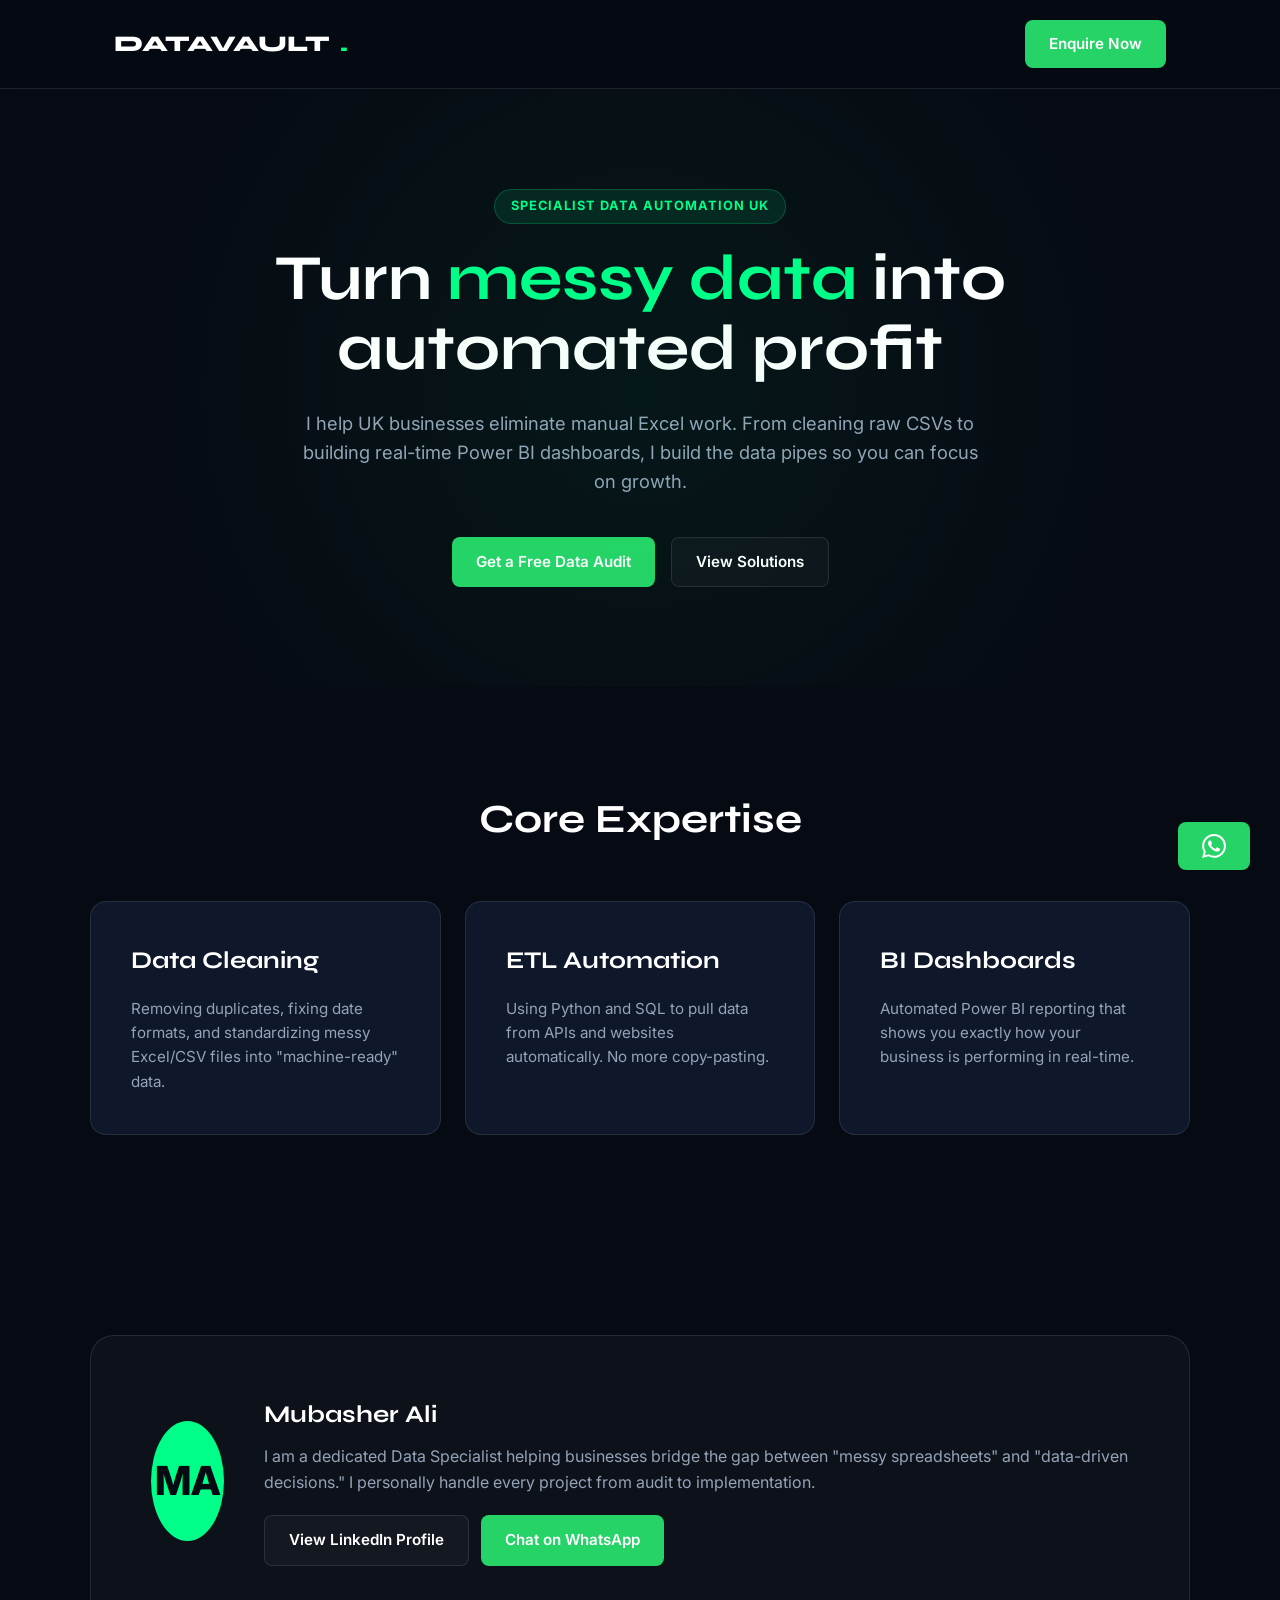
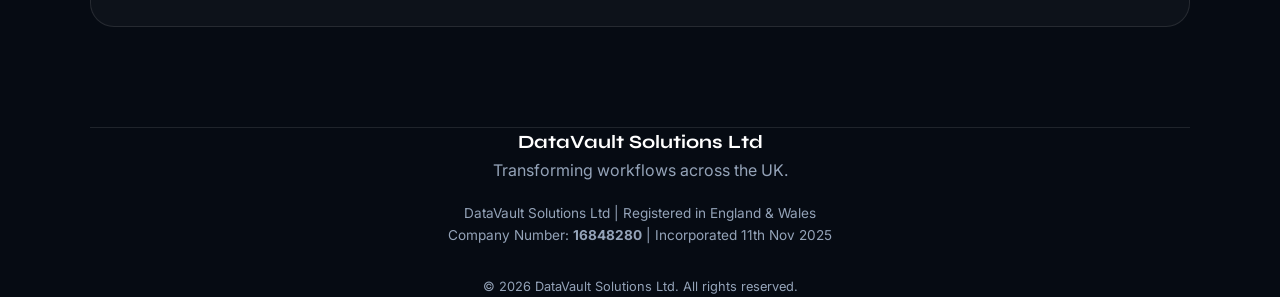
==== index.html @ 7a14fbd1 "Update print statement from 'Hello' to 'Goodbye'" ====
<!DOCTYPE html>
<html lang="en-GB">
<head>
  <meta charset="UTF-8" />
  <meta name="viewport" content="width=device-width, initial-scale=1.0" />
  <title>DataVault Solutions | UK Data Automation & Power BI Specialist</title>
  <meta name="description" content="DataVault Solutions Ltd helps UK businesses automate messy Excel, CSV and API workflows. Expert Python, ETL, and Power BI solutions by Mubasher Ali." />
  
  <link rel="icon" href="data:image/svg+xml,<svg xmlns='http://www.w3.org/2000/svg' viewBox='0 0 100 100'><rect width='100' height='100' rx='20' fill='%2300ff88'/><path d='M30 30h40v10H30zM30 45h30v10H30zM30 60h20v10H30z' fill='%230a192f'/></svg>" />

  <link rel="preconnect" href="https://fonts.googleapis.com">
  <link href="https://fonts.googleapis.com/css2?family=Syne:wght@700;800&family=Inter:wght@300;400;500;600&display=swap" rel="stylesheet">

  <style>
    :root {
      --bg: #060b13;
      --card-bg: #0f172a;
      --accent: #00ff88; /* Electric Emerald */
      --accent-dim: rgba(0, 255, 136, 0.1);
      --text-bright: #ffffff;
      --text-dim: #94a3b8;
      --wa-green: #25D366;
      --glass: rgba(255, 255, 255, 0.03);
      --border: rgba(255, 255, 255, 0.1);
    }

    * { margin: 0; padding: 0; box-sizing: border-box; }
    html { scroll-behavior: smooth; }
    body {
      font-family: 'Inter', sans-serif;
      background-color: var(--bg);
      color: var(--text-dim);
      line-height: 1.6;
      overflow-x: hidden;
    }

    h1, h2, h3 { font-family: 'Syne', sans-serif; color: var(--text-bright); }

    .container { max-width: 1100px; margin: 0 auto; padding: 0 24px; }

    /* ── HEADER ── */
    header {
      padding: 20px 0;
      position: sticky;
      top: 0;
      z-index: 1000;
      background: rgba(6, 11, 19, 0.8);
      backdrop-filter: blur(12px);
      border-bottom: 1px solid var(--border);
    }
    .nav-flex { display: flex; justify-content: space-between; align-items: center; }
    .logo {
      font-family: 'Syne', sans-serif;
      font-weight: 800;
      font-size: 1.4rem;
      color: var(--text-bright);
      display: flex;
      align-items: center;
      gap: 10px;
      text-decoration: none;
    }
    .logo span { color: var(--accent); }

    /* ── BUTTONS ── */
    .btn {
      display: inline-flex;
      align-items: center;
      gap: 10px;
      padding: 12px 24px;
      border-radius: 8px;
      font-weight: 600;
      text-decoration: none;
      transition: 0.3s;
      cursor: pointer;
      font-size: 0.95rem;
    }
    .btn-wa {
      background: var(--wa-green);
      color: #fff;
    }
    .btn-wa:hover { transform: translateY(-2px); filter: brightness(1.1); box-shadow: 0 8px 20px rgba(37, 211, 102, 0.3); }
    
    .btn-outline {
      border: 1px solid var(--border);
      color: var(--text-bright);
      background: var(--glass);
    }
    .btn-outline:hover { background: var(--accent); color: var(--bg); border-color: var(--accent); }

    /* ── HERO ── */
    .hero { padding: 100px 0; text-align: center; position: relative; }
    .hero::before {
      content: '';
      position: absolute;
      top: 0; left: 50%;
      width: 100vw; height: 100%;
      background: radial-gradient(circle at 50% 50%, rgba(0, 255, 136, 0.05) 0%, transparent 70%);
      transform: translateX(-50%);
      pointer-events: none;
    }
    .badge {
      background: var(--accent-dim);
      color: var(--accent);
      padding: 6px 16px;
      border-radius: 50px;
      font-size: 0.8rem;
      font-weight: 700;
      letter-spacing: 1px;
      text-transform: uppercase;
      margin-bottom: 20px;
      display: inline-block;
      border: 1px solid rgba(0, 255, 136, 0.2);
    }
    .hero h1 { font-size: clamp(2.5rem, 6vw, 4rem); line-height: 1.1; margin-bottom: 24px; }
    .hero h1 span { color: var(--accent); }
    .hero p { max-width: 700px; margin: 0 auto 40px; font-size: 1.15rem; }

    /* ── SERVICES ── */
    .section-padding { padding: 100px 0; }
    .grid { display: grid; grid-template-columns: repeat(auto-fit, minmax(300px, 1fr)); gap: 24px; margin-top: 50px; }
    .card {
      background: var(--card-bg);
      padding: 40px;
      border-radius: 16px;
      border: 1px solid var(--border);
      transition: 0.3s;
    }
    .card:hover { border-color: var(--accent); transform: translateY(-5px); }
    .card h3 { margin-bottom: 16px; font-size: 1.5rem; }
    .card p { font-size: 0.95rem; }

    /* ── TRUST/ABOUT ── */
    .about-box {
      background: var(--glass);
      border-radius: 24px;
      padding: 60px;
      display: flex;
      gap: 40px;
      align-items: center;
      border: 1px solid var(--border);
    }
    .profile-img {
      width: 120px; height: 120px;
      background: var(--accent);
      border-radius: 50%;
      display: flex; align-items: center; justify-content: center;
      font-size: 2.5rem; color: var(--bg); font-weight: 800;
    }

    /* ── FOOTER ── */
    footer { padding: 60px 0; border-top: 1px solid var(--border); text-align: center; }
    .company-info { font-size: 0.85rem; margin-top: 20px; color: var(--text-dim); }

    /* ── FLOATING WA ── */
    .float-wa {
      position: fixed; bottom: 30px; right: 30px;
      z-index: 9999; animation: pulse 2s infinite;
    }
    @keyframes pulse {
      0% { box-shadow: 0 0 0 0 rgba(37, 211, 102, 0.7); }
      70% { box-shadow: 0 0 0 15px rgba(37, 211, 102, 0); }
      100% { box-shadow: 0 0 0 0 rgba(37, 211, 102, 0); }
    }

    @media (max-width: 768px) {
      .about-box { flex-direction: column; text-align: center; padding: 30px; }
      .hero h1 { font-size: 2.5rem; }
    }
  </style>
</head>
<body>

  <header>
    <div class="container nav-flex">
      <a href="#" class="logo">DATAVAULT<span>.</span></a>
      <a href="https://wa.me/447404487866?text=Hi%20Mubasher%2C%20I%20need%20help%20cleaning%20messy%20data." class="btn btn-wa">Enquire Now</a>
    </div>
  </header>

  <section class="hero container">
    <div class="badge">Specialist Data Automation UK</div>
    <h1>Turn <span>messy data</span> into automated profit</h1>
    <p>I help UK businesses eliminate manual Excel work. From cleaning raw CSVs to building real-time Power BI dashboards, I build the data pipes so you can focus on growth.</p>
    <div style="display: flex; gap: 16px; justify-content: center; flex-wrap: wrap;">
      <a href="https://wa.me/447404487866?text=Hi%20Mubasher%2C%20I'd%20like%20a%20free%20data%20audit." class="btn btn-wa">Get a Free Data Audit</a>
      <a href="#services" class="btn btn-outline">View Solutions</a>
    </div>
  </section>

  <section id="services" class="section-padding container">
    <h2 style="text-align: center; font-size: 2.5rem;">Core Expertise</h2>
    <div class="grid">
      <div class="card">
        <h3>Data Cleaning</h3>
        <p>Removing duplicates, fixing date formats, and standardizing messy Excel/CSV files into "machine-ready" data.</p>
      </div>
      <div class="card">
        <h3>ETL Automation</h3>
        <p>Using Python and SQL to pull data from APIs and websites automatically. No more copy-pasting.</p>
      </div>
      <div class="card">
        <h3>BI Dashboards</h3>
        <p>Automated Power BI reporting that shows you exactly how your business is performing in real-time.</p>
      </div>
    </div>
  </section>

  <section class="section-padding container">
    <div class="about-box">
      <div class="profile-img">MA</div>
      <div>
        <h2 style="margin-bottom: 10px;">Mubasher Ali</h2>
        <p style="margin-bottom: 20px;">I am a dedicated Data Specialist helping businesses bridge the gap between "messy spreadsheets" and "data-driven decisions." I personally handle every project from audit to implementation.</p>
        <div style="display: flex; gap: 12px;">
            <a href="https://www.linkedin.com/in/mubasher-a-b91a14125/" target="_blank" class="btn btn-outline">View LinkedIn Profile</a>
            <a href="https://wa.me/447404487866" class="btn btn-wa">Chat on WhatsApp</a>
        </div>
      </div>
    </div>
  </section>

  <footer class="container">
    <h3>DataVault Solutions Ltd</h3>
    <p>Transforming workflows across the UK.</p>
    <div class="company-info">
      DataVault Solutions Ltd | Registered in England & Wales<br>
      Company Number: <strong>16848280</strong> | Incorporated 11th Nov 2025
    </div>
    <p style="margin-top: 30px; font-size: 0.8rem;">&copy; 2026 DataVault Solutions Ltd. All rights reserved.</p>
  </footer>

  <a href="https://wa.me/447404487866" class="btn btn-wa float-wa">
    <svg width="24" height="24" viewBox="0 0 24 24" fill="currentColor"><path d="M17.472 14.382c-.297-.149-1.758-.867-2.03-.967-.273-.099-.471-.148-.67.15-.197.297-.767.966-.94 1.164-.173.199-.347.223-.644.075-.297-.15-1.255-.463-2.39-1.475-.883-.788-1.48-1.761-1.653-2.059-.173-.297-.018-.458.13-.606.134-.133.298-.347.446-.52.149-.174.198-.298.298-.497.099-.198.05-.371-.025-.52-.075-.149-.669-1.612-.916-2.207-.242-.579-.487-.5-.669-.51-.173-.008-.371-.01-.57-.01-.198 0-.52.074-.792.372-.272.297-1.04 1.016-1.04 2.479 0 1.462 1.065 2.875 1.213 3.074.149.198 2.096 3.2 5.077 4.487.709.306 1.262.489 1.694.625.712.227 1.36.195 1.871.118.571-.085 1.758-.719 2.006-1.413.248-.694.248-1.289.173-1.413-.074-.124-.272-.198-.57-.347m-5.421 7.403h-.004a9.87 9.87 0 01-5.031-1.378l-.361-.214-3.741.982.998-3.648-.235-.374a9.86 9.86 0 01-1.51-5.26c.001-5.45 4.436-9.884 9.888-9.884 2.64 0 5.122 1.03 6.988 2.898a9.825 9.825 0 012.893 6.994c-.003 5.45-4.437 9.884-9.885 9.884m8.413-18.297A11.815 11.815 0 0012.05 0C5.495 0 .16 5.335.157 11.892c0 2.096.547 4.142 1.588 5.945L.057 24l6.305-1.654a11.882 11.882 0 005.683 1.448h.005c6.554 0 11.89-5.335 11.893-11.893a11.821 11.821 0 00-3.48-8.413Z"/></svg>
  </a>

</body>
</html>
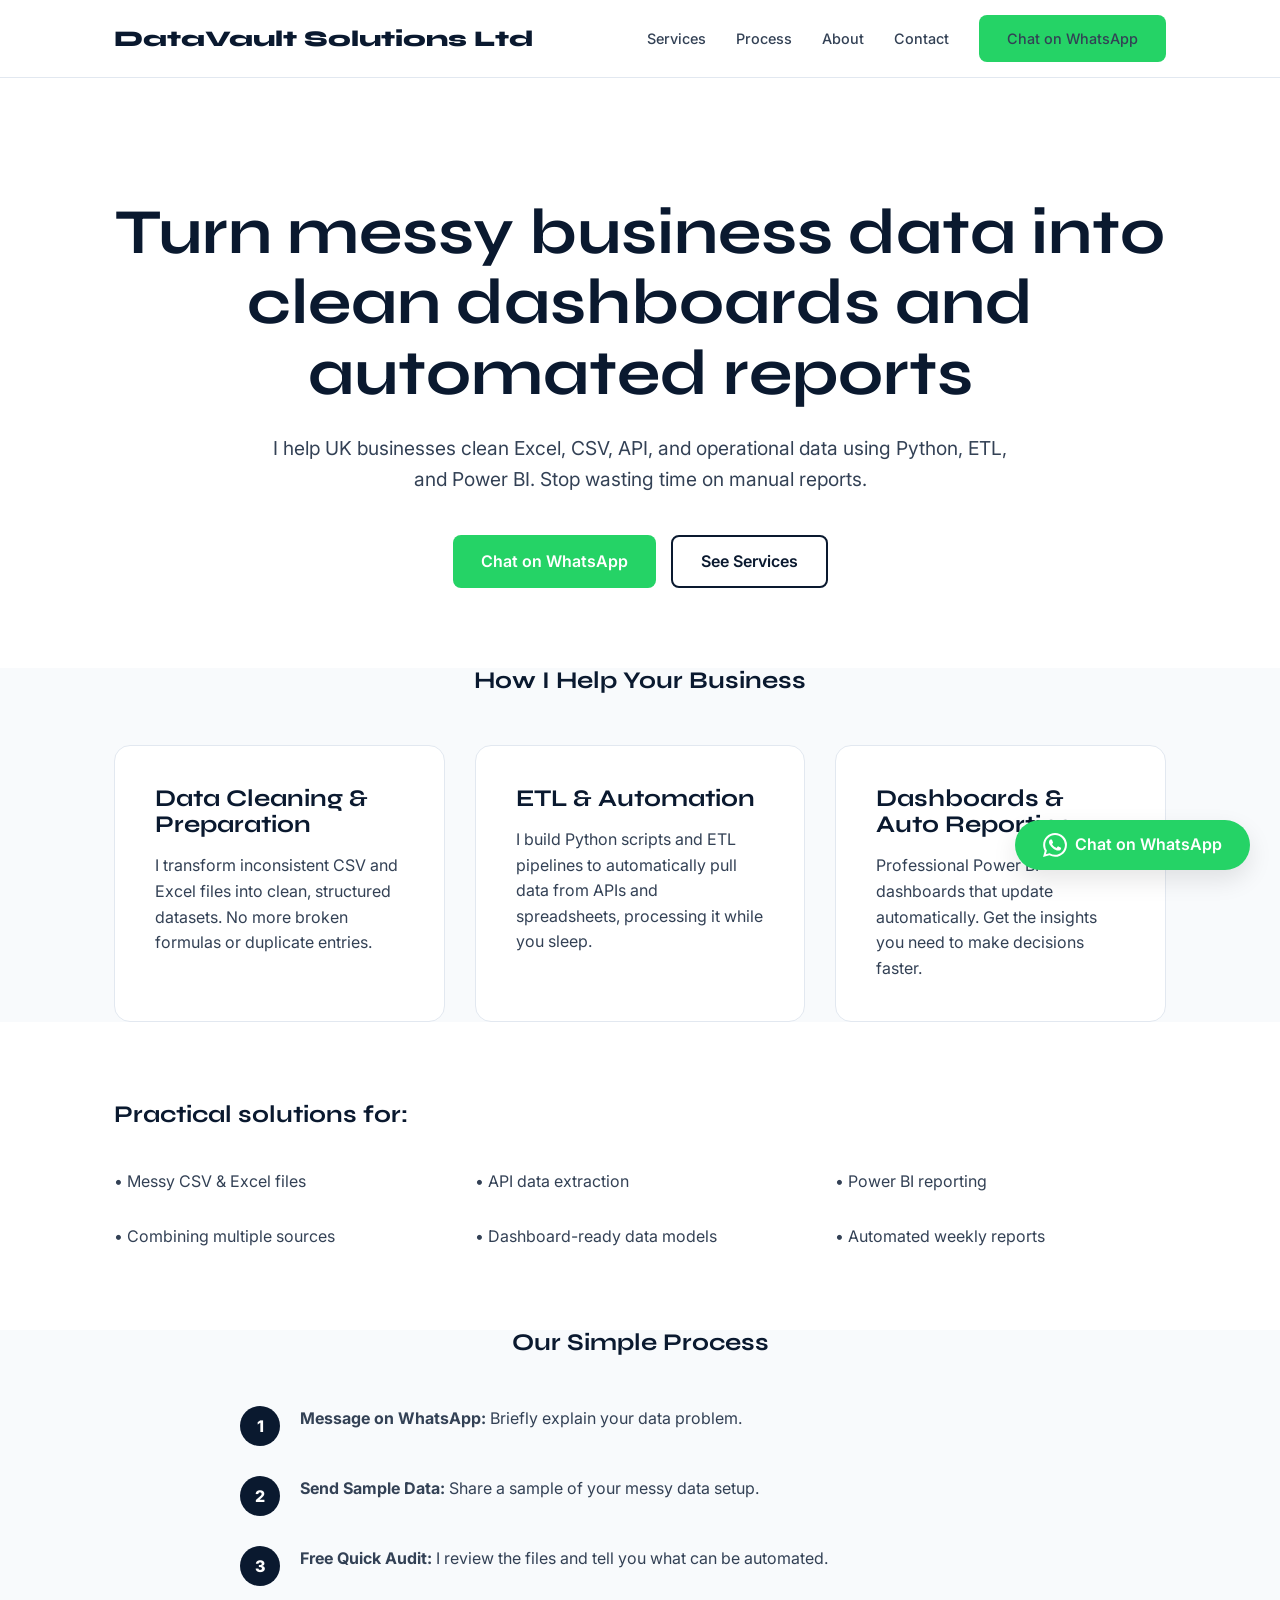
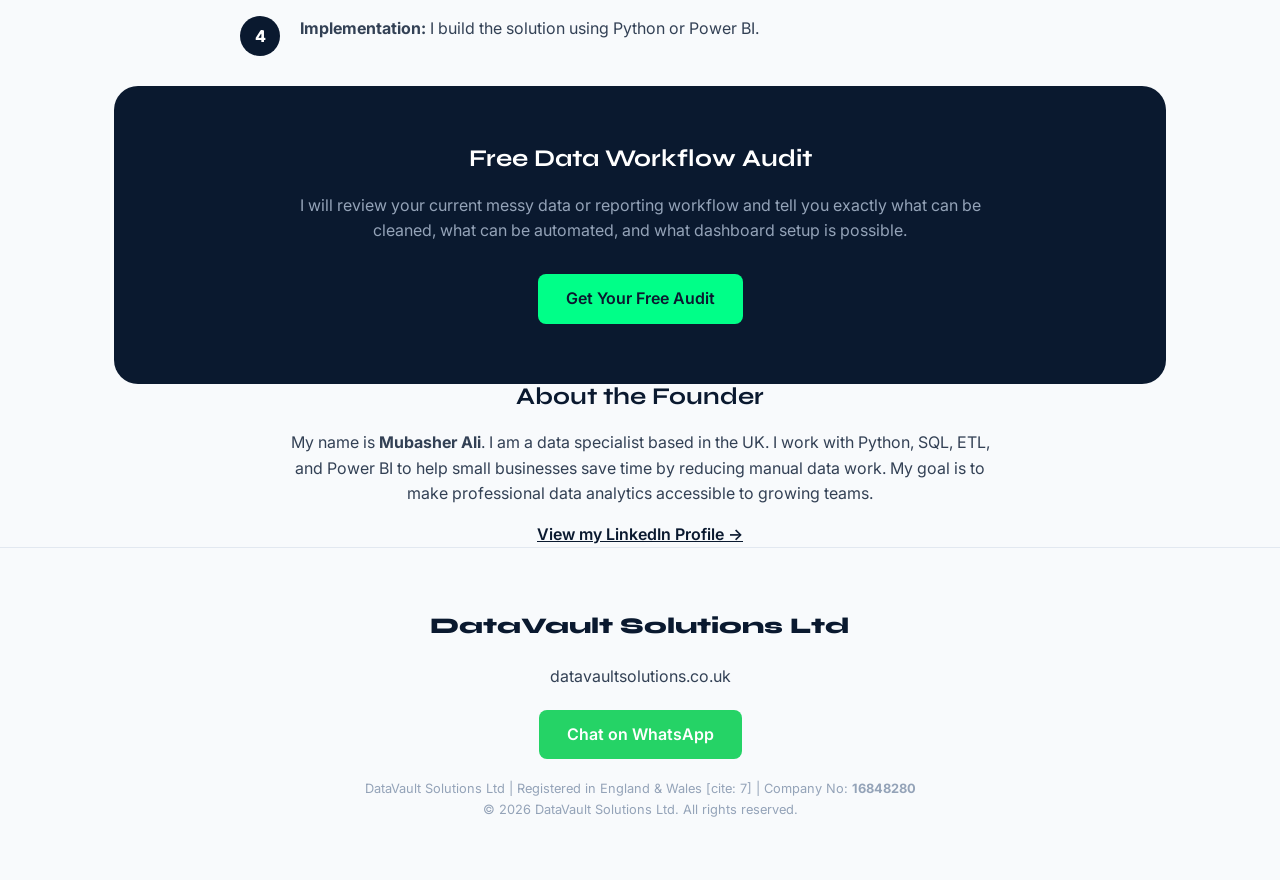
==== commit a081d734: "Refactor index.html for improved structure and content" ====
--- a/index.html
+++ b/index.html
@@ -1,237 +1,224 @@
 <!DOCTYPE html>
 <html lang="en-GB">
 <head>
-  <meta charset="UTF-8" />
-  <meta name="viewport" content="width=device-width, initial-scale=1.0" />
-  <title>DataVault Solutions | UK Data Automation & Power BI Specialist</title>
-  <meta name="description" content="DataVault Solutions Ltd helps UK businesses automate messy Excel, CSV and API workflows. Expert Python, ETL, and Power BI solutions by Mubasher Ali." />
-  
-  <link rel="icon" href="data:image/svg+xml,<svg xmlns='http://www.w3.org/2000/svg' viewBox='0 0 100 100'><rect width='100' height='100' rx='20' fill='%2300ff88'/><path d='M30 30h40v10H30zM30 45h30v10H30zM30 60h20v10H30z' fill='%230a192f'/></svg>" />
-
-  <link rel="preconnect" href="https://fonts.googleapis.com">
-  <link href="https://fonts.googleapis.com/css2?family=Syne:wght@700;800&family=Inter:wght@300;400;500;600&display=swap" rel="stylesheet">
-
-  <style>
-    :root {
-      --bg: #060b13;
-      --card-bg: #0f172a;
-      --accent: #00ff88; /* Electric Emerald */
-      --accent-dim: rgba(0, 255, 136, 0.1);
-      --text-bright: #ffffff;
-      --text-dim: #94a3b8;
-      --wa-green: #25D366;
-      --glass: rgba(255, 255, 255, 0.03);
-      --border: rgba(255, 255, 255, 0.1);
-    }
-
-    * { margin: 0; padding: 0; box-sizing: border-box; }
-    html { scroll-behavior: smooth; }
-    body {
-      font-family: 'Inter', sans-serif;
-      background-color: var(--bg);
-      color: var(--text-dim);
-      line-height: 1.6;
-      overflow-x: hidden;
-    }
-
-    h1, h2, h3 { font-family: 'Syne', sans-serif; color: var(--text-bright); }
-
-    .container { max-width: 1100px; margin: 0 auto; padding: 0 24px; }
-
-    /* ── HEADER ── */
-    header {
-      padding: 20px 0;
-      position: sticky;
-      top: 0;
-      z-index: 1000;
-      background: rgba(6, 11, 19, 0.8);
-      backdrop-filter: blur(12px);
-      border-bottom: 1px solid var(--border);
-    }
-    .nav-flex { display: flex; justify-content: space-between; align-items: center; }
-    .logo {
-      font-family: 'Syne', sans-serif;
-      font-weight: 800;
-      font-size: 1.4rem;
-      color: var(--text-bright);
-      display: flex;
-      align-items: center;
-      gap: 10px;
-      text-decoration: none;
-    }
-    .logo span { color: var(--accent); }
-
-    /* ── BUTTONS ── */
-    .btn {
-      display: inline-flex;
-      align-items: center;
-      gap: 10px;
-      padding: 12px 24px;
-      border-radius: 8px;
-      font-weight: 600;
-      text-decoration: none;
-      transition: 0.3s;
-      cursor: pointer;
-      font-size: 0.95rem;
-    }
-    .btn-wa {
-      background: var(--wa-green);
-      color: #fff;
-    }
-    .btn-wa:hover { transform: translateY(-2px); filter: brightness(1.1); box-shadow: 0 8px 20px rgba(37, 211, 102, 0.3); }
+    <meta charset="UTF-8">
+    <meta name="viewport" content="width=device-width, initial-scale=1.0">
+    <title>DataVault Solutions Ltd – Data Cleaning, ETL & Power BI Dashboards UK</title>
+    <meta name="description" content="Turn messy Excel, CSV, and API data into automated reports. DataVault Solutions helps UK small businesses save time with Python automation and Power BI.">
     
-    .btn-outline {
-      border: 1px solid var(--border);
-      color: var(--text-bright);
-      background: var(--glass);
-    }
-    .btn-outline:hover { background: var(--accent); color: var(--bg); border-color: var(--accent); }
-
-    /* ── HERO ── */
-    .hero { padding: 100px 0; text-align: center; position: relative; }
-    .hero::before {
-      content: '';
-      position: absolute;
-      top: 0; left: 50%;
-      width: 100vw; height: 100%;
-      background: radial-gradient(circle at 50% 50%, rgba(0, 255, 136, 0.05) 0%, transparent 70%);
-      transform: translateX(-50%);
-      pointer-events: none;
-    }
-    .badge {
-      background: var(--accent-dim);
-      color: var(--accent);
-      padding: 6px 16px;
-      border-radius: 50px;
-      font-size: 0.8rem;
-      font-weight: 700;
-      letter-spacing: 1px;
-      text-transform: uppercase;
-      margin-bottom: 20px;
-      display: inline-block;
-      border: 1px solid rgba(0, 255, 136, 0.2);
-    }
-    .hero h1 { font-size: clamp(2.5rem, 6vw, 4rem); line-height: 1.1; margin-bottom: 24px; }
-    .hero h1 span { color: var(--accent); }
-    .hero p { max-width: 700px; margin: 0 auto 40px; font-size: 1.15rem; }
-
-    /* ── SERVICES ── */
-    .section-padding { padding: 100px 0; }
-    .grid { display: grid; grid-template-columns: repeat(auto-fit, minmax(300px, 1fr)); gap: 24px; margin-top: 50px; }
-    .card {
-      background: var(--card-bg);
-      padding: 40px;
-      border-radius: 16px;
-      border: 1px solid var(--border);
-      transition: 0.3s;
-    }
-    .card:hover { border-color: var(--accent); transform: translateY(-5px); }
-    .card h3 { margin-bottom: 16px; font-size: 1.5rem; }
-    .card p { font-size: 0.95rem; }
-
-    /* ── TRUST/ABOUT ── */
-    .about-box {
-      background: var(--glass);
-      border-radius: 24px;
-      padding: 60px;
-      display: flex;
-      gap: 40px;
-      align-items: center;
-      border: 1px solid var(--border);
-    }
-    .profile-img {
-      width: 120px; height: 120px;
-      background: var(--accent);
-      border-radius: 50%;
-      display: flex; align-items: center; justify-content: center;
-      font-size: 2.5rem; color: var(--bg); font-weight: 800;
-    }
-
-    /* ── FOOTER ── */
-    footer { padding: 60px 0; border-top: 1px solid var(--border); text-align: center; }
-    .company-info { font-size: 0.85rem; margin-top: 20px; color: var(--text-dim); }
-
-    /* ── FLOATING WA ── */
-    .float-wa {
-      position: fixed; bottom: 30px; right: 30px;
-      z-index: 9999; animation: pulse 2s infinite;
-    }
-    @keyframes pulse {
-      0% { box-shadow: 0 0 0 0 rgba(37, 211, 102, 0.7); }
-      70% { box-shadow: 0 0 0 15px rgba(37, 211, 102, 0); }
-      100% { box-shadow: 0 0 0 0 rgba(37, 211, 102, 0); }
-    }
-
-    @media (max-width: 768px) {
-      .about-box { flex-direction: column; text-align: center; padding: 30px; }
-      .hero h1 { font-size: 2.5rem; }
-    }
-  </style>
+    <meta property="og:title" content="DataVault Solutions Ltd | Data Automation Specialist">
+    <meta property="og:description" content="I help UK small businesses automate messy data workflows and build professional Power BI dashboards.">
+    <meta property="og:url" content="https://datavaultsolutions.co.uk">
+    <meta property="og:type" content="website">
+
+    <link rel="icon" href="data:image/svg+xml,<svg xmlns='http://www.w3.org/2000/svg' viewBox='0 0 100 100'><rect width='100' height='100' rx='20' fill='%2300ff88'/><path d='M30 30h40v10H30zM30 45h30v10H30zM30 60h20v10H30z' fill='%230a192f'/></svg>">
+
+    <link rel="preconnect" href="https://fonts.googleapis.com">
+    <link rel="preconnect" href="https://fonts.gstatic.com" crossorigin>
+    <link href="https://fonts.googleapis.com/css2?family=Inter:wght@400;500;600;700&family=Syne:wght@700;800&display=swap" rel="stylesheet">
+
+    <style>
+        :root {
+            --navy: #0a192f;
+            --emerald: #00ff88;
+            --emerald-dim: rgba(0, 255, 136, 0.1);
+            --white: #ffffff;
+            --text-main: #334155;
+            --text-light: #94a3b8;
+            --wa-green: #25D366;
+            --bg-light: #f8fafc;
+        }
+
+        * { margin: 0; padding: 0; box-sizing: border-box; }
+        html { scroll-behavior: smooth; }
+        body { font-family: 'Inter', sans-serif; line-height: 1.6; color: var(--text-main); background: var(--bg-light); }
+        
+        h1, h2, h3 { font-family: 'Syne', sans-serif; color: var(--navy); line-height: 1.1; }
+        .container { max-width: 1100px; margin: 0 auto; padding: 0 24px; }
+        section { padding: 80px 0; }
+
+        /* Buttons */
+        .btn {
+            display: inline-flex;
+            align-items: center;
+            padding: 12px 28px;
+            border-radius: 8px;
+            font-weight: 600;
+            text-decoration: none;
+            transition: 0.3s;
+            cursor: pointer;
+            border: none;
+        }
+        .btn-wa { background: var(--wa-green); color: white; gap: 8px; }
+        .btn-wa:hover { transform: translateY(-2px); box-shadow: 0 10px 20px rgba(37, 211, 102, 0.3); }
+        .btn-outline { border: 2px solid var(--navy); color: var(--navy); }
+        .btn-outline:hover { background: var(--navy); color: white; }
+
+        /* Header */
+        header { 
+            background: rgba(255, 255, 255, 0.9); 
+            backdrop-filter: blur(10px); 
+            position: sticky; top: 0; z-index: 1000; 
+            border-bottom: 1px solid #e2e8f0; padding: 15px 0;
+        }
+        nav { display: flex; justify-content: space-between; align-items: center; }
+        .logo { font-size: 1.4rem; font-weight: 800; color: var(--navy); text-decoration: none; font-family: 'Syne', sans-serif; }
+        .nav-links { display: flex; gap: 30px; align-items: center; }
+        .nav-links a { text-decoration: none; color: var(--text-main); font-weight: 500; font-size: 0.9rem; }
+
+        /* Hero */
+        .hero { background: var(--white); padding: 120px 0 80px; text-align: center; }
+        .hero h1 { font-size: clamp(2.5rem, 5vw, 4rem); margin-bottom: 24px; }
+        .hero p { max-width: 750px; margin: 0 auto 40px; font-size: 1.2rem; color: var(--text-main); }
+        .hero-btns { display: flex; gap: 15px; justify-content: center; flex-wrap: wrap; }
+
+        /* Services */
+        .grid { display: grid; grid-template-columns: repeat(auto-fit, minmax(300px, 1fr)); gap: 30px; margin-top: 50px; }
+        .card { background: var(--white); padding: 40px; border-radius: 16px; border: 1px solid #e2e8f0; transition: 0.3s; }
+        .card:hover { border-color: var(--emerald); transform: translateY(-5px); }
+        .card h3 { margin-bottom: 15px; font-size: 1.5rem; }
+
+        /* Process */
+        .process-list { max-width: 800px; margin: 50px auto 0; }
+        .step { display: flex; gap: 20px; margin-bottom: 30px; }
+        .step-num { 
+            background: var(--navy); color: white; width: 40px; height: 40px; 
+            border-radius: 50%; display: flex; align-items: center; justify-content: center; 
+            flex-shrink: 0; font-weight: 800;
+        }
+
+        /* Audit */
+        .audit-section { background: var(--navy); color: white; border-radius: 24px; padding: 60px; text-align: center; }
+        .audit-section h2 { color: white; margin-bottom: 20px; }
+        .audit-section p { color: var(--text-light); margin-bottom: 30px; max-width: 700px; margin-inline: auto; }
+
+        /* Floating WA */
+        .float-wa { position: fixed; bottom: 30px; right: 30px; z-index: 1000; box-shadow: 0 10px 25px rgba(0,0,0,0.1); border-radius: 50px; }
+
+        /* Footer */
+        footer { padding: 60px 0; border-top: 1px solid #e2e8f0; text-align: center; }
+        .reg-info { font-size: 0.8rem; color: var(--text-light); margin-top: 20px; }
+
+        @media (max-width: 768px) {
+            .nav-links { display: none; }
+            .audit-section { padding: 40px 20px; }
+        }
+    </style>
 </head>
 <body>
 
-  <header>
-    <div class="container nav-flex">
-      <a href="#" class="logo">DATAVAULT<span>.</span></a>
-      <a href="https://wa.me/447404487866?text=Hi%20Mubasher%2C%20I%20need%20help%20cleaning%20messy%20data." class="btn btn-wa">Enquire Now</a>
-    </div>
-  </header>
-
-  <section class="hero container">
-    <div class="badge">Specialist Data Automation UK</div>
-    <h1>Turn <span>messy data</span> into automated profit</h1>
-    <p>I help UK businesses eliminate manual Excel work. From cleaning raw CSVs to building real-time Power BI dashboards, I build the data pipes so you can focus on growth.</p>
-    <div style="display: flex; gap: 16px; justify-content: center; flex-wrap: wrap;">
-      <a href="https://wa.me/447404487866?text=Hi%20Mubasher%2C%20I'd%20like%20a%20free%20data%20audit." class="btn btn-wa">Get a Free Data Audit</a>
-      <a href="#services" class="btn btn-outline">View Solutions</a>
-    </div>
-  </section>
-
-  <section id="services" class="section-padding container">
-    <h2 style="text-align: center; font-size: 2.5rem;">Core Expertise</h2>
-    <div class="grid">
-      <div class="card">
-        <h3>Data Cleaning</h3>
-        <p>Removing duplicates, fixing date formats, and standardizing messy Excel/CSV files into "machine-ready" data.</p>
-      </div>
-      <div class="card">
-        <h3>ETL Automation</h3>
-        <p>Using Python and SQL to pull data from APIs and websites automatically. No more copy-pasting.</p>
-      </div>
-      <div class="card">
-        <h3>BI Dashboards</h3>
-        <p>Automated Power BI reporting that shows you exactly how your business is performing in real-time.</p>
-      </div>
-    </div>
-  </section>
-
-  <section class="section-padding container">
-    <div class="about-box">
-      <div class="profile-img">MA</div>
-      <div>
-        <h2 style="margin-bottom: 10px;">Mubasher Ali</h2>
-        <p style="margin-bottom: 20px;">I am a dedicated Data Specialist helping businesses bridge the gap between "messy spreadsheets" and "data-driven decisions." I personally handle every project from audit to implementation.</p>
-        <div style="display: flex; gap: 12px;">
-            <a href="https://www.linkedin.com/in/mubasher-a-b91a14125/" target="_blank" class="btn btn-outline">View LinkedIn Profile</a>
+    <header>
+        <div class="container">
+            <nav>
+                <a href="#" class="logo">DataVault Solutions Ltd</a>
+                <div class="nav-links">
+                    <a href="#services">Services</a>
+                    <a href="#process">Process</a>
+                    <a href="#about">About</a>
+                    <a href="#contact">Contact</a>
+                    <a href="https://wa.me/447404487866?text=Hi%20Mubasher%2C%20I%20need%20help%20cleaning%20messy%20data%20/%20automating%20reporting%20for%20my%20business." class="btn btn-wa">Chat on WhatsApp</a>
+                </div>
+            </nav>
+        </div>
+    </header>
+
+    <section class="hero">
+        <div class="container">
+            <h1>Turn messy business data into clean dashboards and automated reports</h1>
+            <p>I help UK businesses clean Excel, CSV, API, and operational data using Python, ETL, and Power BI. Stop wasting time on manual reports.</p>
+            <div class="hero-btns">
+                <a href="https://wa.me/447404487866?text=Hi%20Mubasher%2C%20I%20need%20help%20cleaning%20messy%20data%20/%20automating%20reporting%20for%20my%20business." class="btn btn-wa">Chat on WhatsApp</a>
+                <a href="#services" class="btn btn-outline">See Services</a>
+            </div>
+        </div>
+    </section>
+
+    <section id="services" class="container">
+        <h2 style="text-align: center;">How I Help Your Business</h2>
+        <div class="grid">
+            <div class="card">
+                <h3>Data Cleaning & Preparation</h3>
+                <p>I transform inconsistent CSV and Excel files into clean, structured datasets. No more broken formulas or duplicate entries.</p>
+            </div>
+            <div class="card">
+                <h3>ETL & Automation</h3>
+                <p>I build Python scripts and ETL pipelines to automatically pull data from APIs and spreadsheets, processing it while you sleep.</p>
+            </div>
+            <div class="card">
+                <h3>Dashboards & Auto Reporting</h3>
+                <p>Professional Power BI dashboards that update automatically. Get the insights you need to make decisions faster.</p>
+            </div>
+        </div>
+    </section>
+
+    <section id="help" style="background: white;">
+        <div class="container">
+            <h2 style="margin-bottom: 40px;">Practical solutions for:</h2>
+            <div class="grid" style="grid-template-columns: repeat(auto-fit, minmax(250px, 1fr)); margin-top: 0;">
+                <p>• Messy CSV & Excel files</p>
+                <p>• API data extraction</p>
+                <p>• Power BI reporting</p>
+                <p>• Combining multiple sources</p>
+                <p>• Dashboard-ready data models</p>
+                <p>• Automated weekly reports</p>
+            </div>
+        </div>
+    </section>
+
+    <section id="process" class="container">
+        <h2 style="text-align: center;">Our Simple Process</h2>
+        <div class="process-list">
+            <div class="step">
+                <div class="step-num">1</div>
+                <div><strong>Message on WhatsApp:</strong> Briefly explain your data problem.</div>
+            </div>
+            <div class="step">
+                <div class="step-num">2</div>
+                <div><strong>Send Sample Data:</strong> Share a sample of your messy data setup.</div>
+            </div>
+            <div class="step">
+                <div class="step-num">3</div>
+                <div><strong>Free Quick Audit:</strong> I review the files and tell you what can be automated.</div>
+            </div>
+            <div class="step">
+                <div class="step-num">4</div>
+                <div><strong>Implementation:</strong> I build the solution using Python or Power BI.</div>
+            </div>
+        </div>
+    </section>
+
+    <section class="container">
+        <div class="audit-section">
+            <h2>Free Data Workflow Audit</h2>
+            <p>I will review your current messy data or reporting workflow and tell you exactly what can be cleaned, what can be automated, and what dashboard setup is possible.</p>
+            <a href="https://wa.me/447404487866?text=Hi%20Mubasher%2C%20I%27d%20like%20a%20free%20audit%20of%20my%20data%20workflow." class="btn btn-wa" style="background: var(--emerald); color: var(--navy);">Get Your Free Audit</a>
+        </div>
+    </section>
+
+    <section id="about" class="container">
+        <div style="max-width: 700px; margin: 0 auto; text-align: center;">
+            <h2 style="margin-bottom: 20px;">About the Founder</h2>
+            <p>My name is <strong>Mubasher Ali</strong>. I am a data specialist based in the UK. I work with Python, SQL, ETL, and Power BI to help small businesses save time by reducing manual data work. My goal is to make professional data analytics accessible to growing teams.</p>
+            <p style="margin-top: 15px;"><a href="https://www.linkedin.com/in/mubasher-a-b91a14125/" target="_blank" style="color: var(--navy); font-weight: 600;">View my LinkedIn Profile →</a></p>
+        </div>
+    </section>
+
+    <footer id="contact">
+        <div class="container">
+            <a href="#" class="logo">DataVault Solutions Ltd</a>
+            <p style="margin: 20px 0;">datavaultsolutions.co.uk</p>
             <a href="https://wa.me/447404487866" class="btn btn-wa">Chat on WhatsApp</a>
-        </div>
-      </div>
-    </div>
-  </section>
-
-  <footer class="container">
-    <h3>DataVault Solutions Ltd</h3>
-    <p>Transforming workflows across the UK.</p>
-    <div class="company-info">
-      DataVault Solutions Ltd | Registered in England & Wales<br>
-      Company Number: <strong>16848280</strong> | Incorporated 11th Nov 2025
-    </div>
-    <p style="margin-top: 30px; font-size: 0.8rem;">&copy; 2026 DataVault Solutions Ltd. All rights reserved.</p>
-  </footer>
-
-  <a href="https://wa.me/447404487866" class="btn btn-wa float-wa">
-    <svg width="24" height="24" viewBox="0 0 24 24" fill="currentColor"><path d="M17.472 14.382c-.297-.149-1.758-.867-2.03-.967-.273-.099-.471-.148-.67.15-.197.297-.767.966-.94 1.164-.173.199-.347.223-.644.075-.297-.15-1.255-.463-2.39-1.475-.883-.788-1.48-1.761-1.653-2.059-.173-.297-.018-.458.13-.606.134-.133.298-.347.446-.52.149-.174.198-.298.298-.497.099-.198.05-.371-.025-.52-.075-.149-.669-1.612-.916-2.207-.242-.579-.487-.5-.669-.51-.173-.008-.371-.01-.57-.01-.198 0-.52.074-.792.372-.272.297-1.04 1.016-1.04 2.479 0 1.462 1.065 2.875 1.213 3.074.149.198 2.096 3.2 5.077 4.487.709.306 1.262.489 1.694.625.712.227 1.36.195 1.871.118.571-.085 1.758-.719 2.006-1.413.248-.694.248-1.289.173-1.413-.074-.124-.272-.198-.57-.347m-5.421 7.403h-.004a9.87 9.87 0 01-5.031-1.378l-.361-.214-3.741.982.998-3.648-.235-.374a9.86 9.86 0 01-1.51-5.26c.001-5.45 4.436-9.884 9.888-9.884 2.64 0 5.122 1.03 6.988 2.898a9.825 9.825 0 012.893 6.994c-.003 5.45-4.437 9.884-9.885 9.884m8.413-18.297A11.815 11.815 0 0012.05 0C5.495 0 .16 5.335.157 11.892c0 2.096.547 4.142 1.588 5.945L.057 24l6.305-1.654a11.882 11.882 0 005.683 1.448h.005c6.554 0 11.89-5.335 11.893-11.893a11.821 11.821 0 00-3.48-8.413Z"/></svg>
-  </a>
+            <div class="reg-info">
+                DataVault Solutions Ltd | Registered in England & Wales [cite: 7] | Company No: <strong>16848280</strong> <br>
+                © 2026 DataVault Solutions Ltd. All rights reserved.
+            </div>
+        </div>
+    </footer>
+
+    <a href="https://wa.me/447404487866?text=Hi%20Mubasher%2C%20I%20need%20help%20cleaning%20messy%20data%20/%20automating%20reporting%20for%20my%20business." class="btn btn-wa float-wa">
+        <svg width="24" height="24" viewBox="0 0 24 24" fill="currentColor"><path d="M17.472 14.382c-.297-.149-1.758-.867-2.03-.967-.273-.099-.471-.148-.67.15-.197.297-.767.966-.94 1.164-.173.199-.347.223-.644.075-.297-.15-1.255-.463-2.39-1.475-.883-.788-1.48-1.761-1.653-2.059-.173-.297-.018-.458.13-.606.134-.133.298-.347.446-.52.149-.174.198-.298.298-.497.099-.198.05-.371-.025-.52-.075-.149-.669-1.612-.916-2.207-.242-.579-.487-.5-.669-.51-.173-.008-.371-.01-.57-.01-.198 0-.52.074-.792.372-.272.297-1.04 1.016-1.04 2.479 0 1.462 1.065 2.875 1.213 3.074.149.198 2.096 3.2 5.077 4.487.709.306 1.262.489 1.694.625.712.227 1.36.195 1.871.118.571-.085 1.758-.719 2.006-1.413.248-.694.248-1.289.173-1.413-.074-.124-.272-.198-.57-.347m-5.421 7.403h-.004a9.87 9.87 0 01-5.031-1.378l-.361-.214-3.741.982.998-3.648-.235-.374a9.86 9.86 0 01-1.51-5.26c.001-5.45 4.436-9.884 9.888-9.884 2.64 0 5.122 1.03 6.988 2.898a9.825 9.825 0 012.893 6.994c-.003 5.45-4.437 9.884-9.885 9.884m8.413-18.297A11.815 11.815 0 0012.05 0C5.495 0 .16 5.335.157 11.892c0 2.096.547 4.142 1.588 5.945L.057 24l6.305-1.654a11.882 11.882 0 005.683 1.448h.005c6.554 0 11.89-5.335 11.893-11.893a11.821 11.821 0 00-3.48-8.413Z"/></svg>
+        Chat on WhatsApp
+    </a>
 
 </body>
 </html>
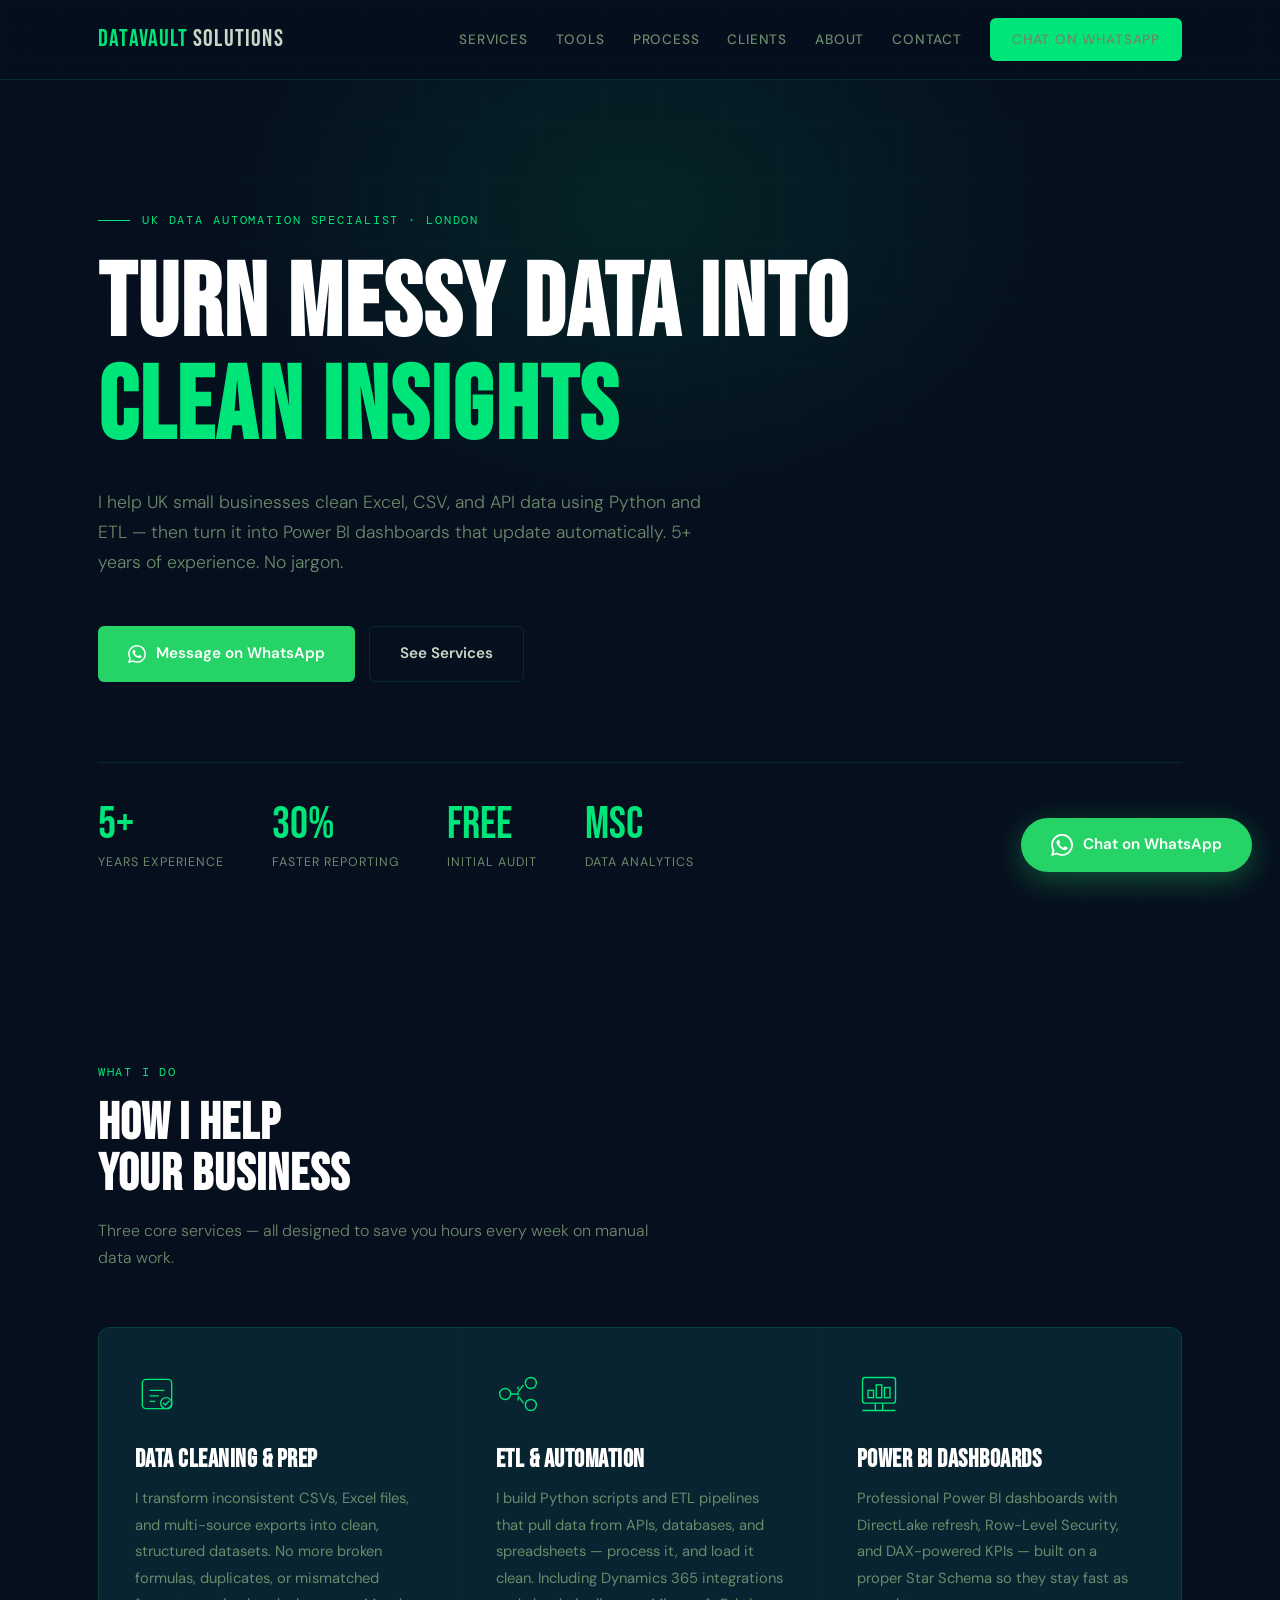
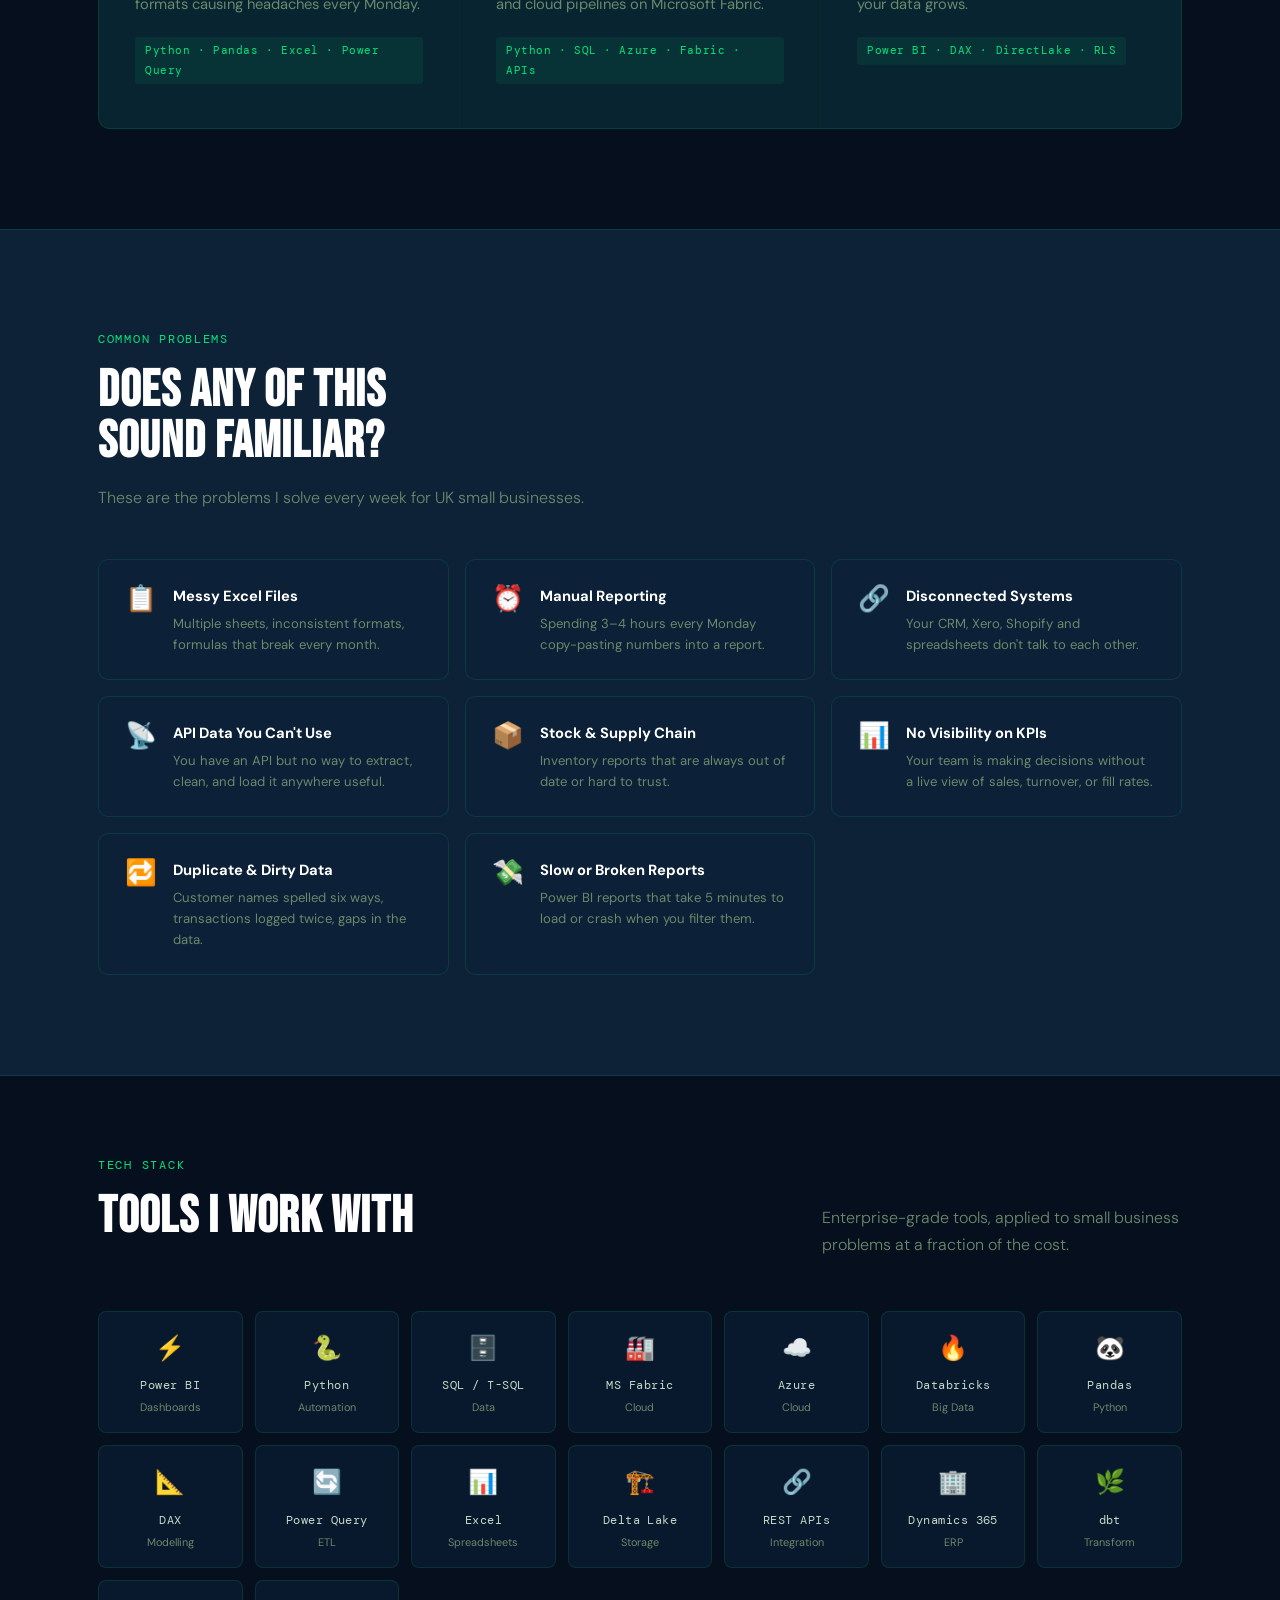
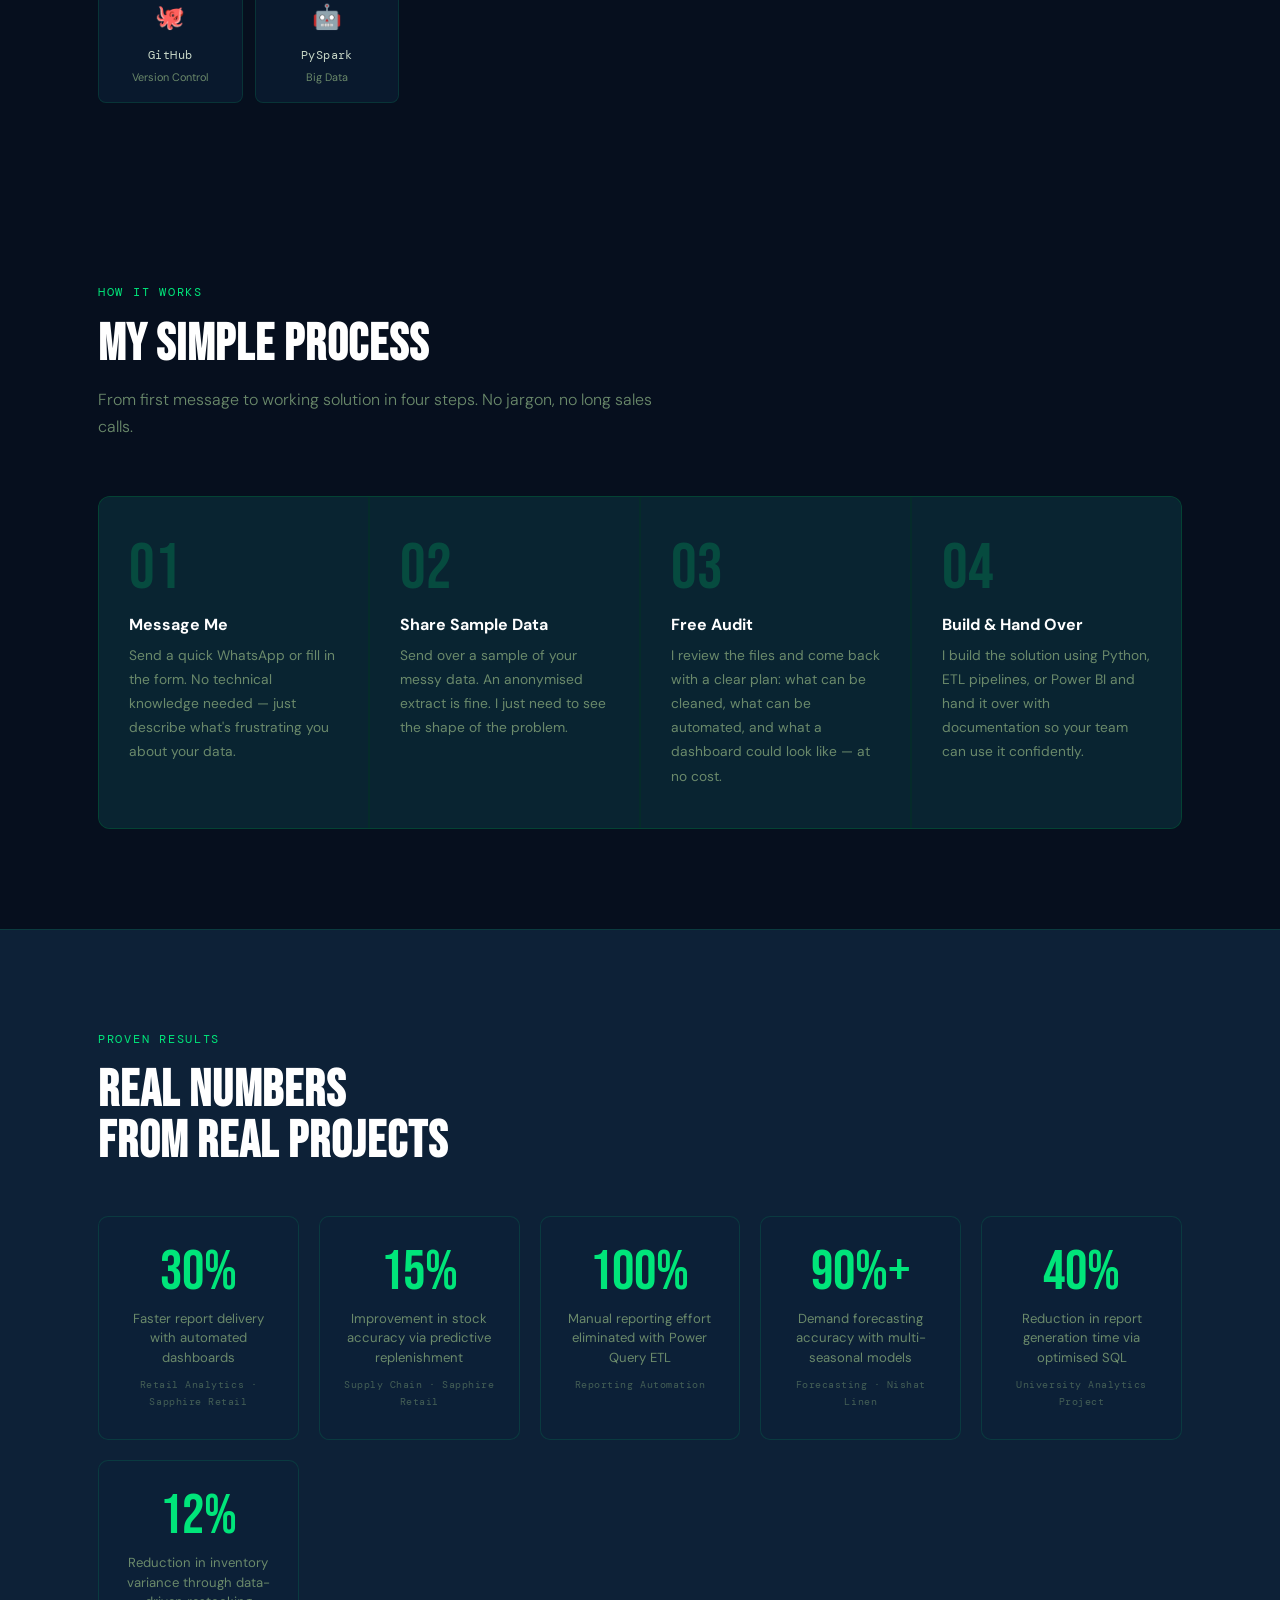
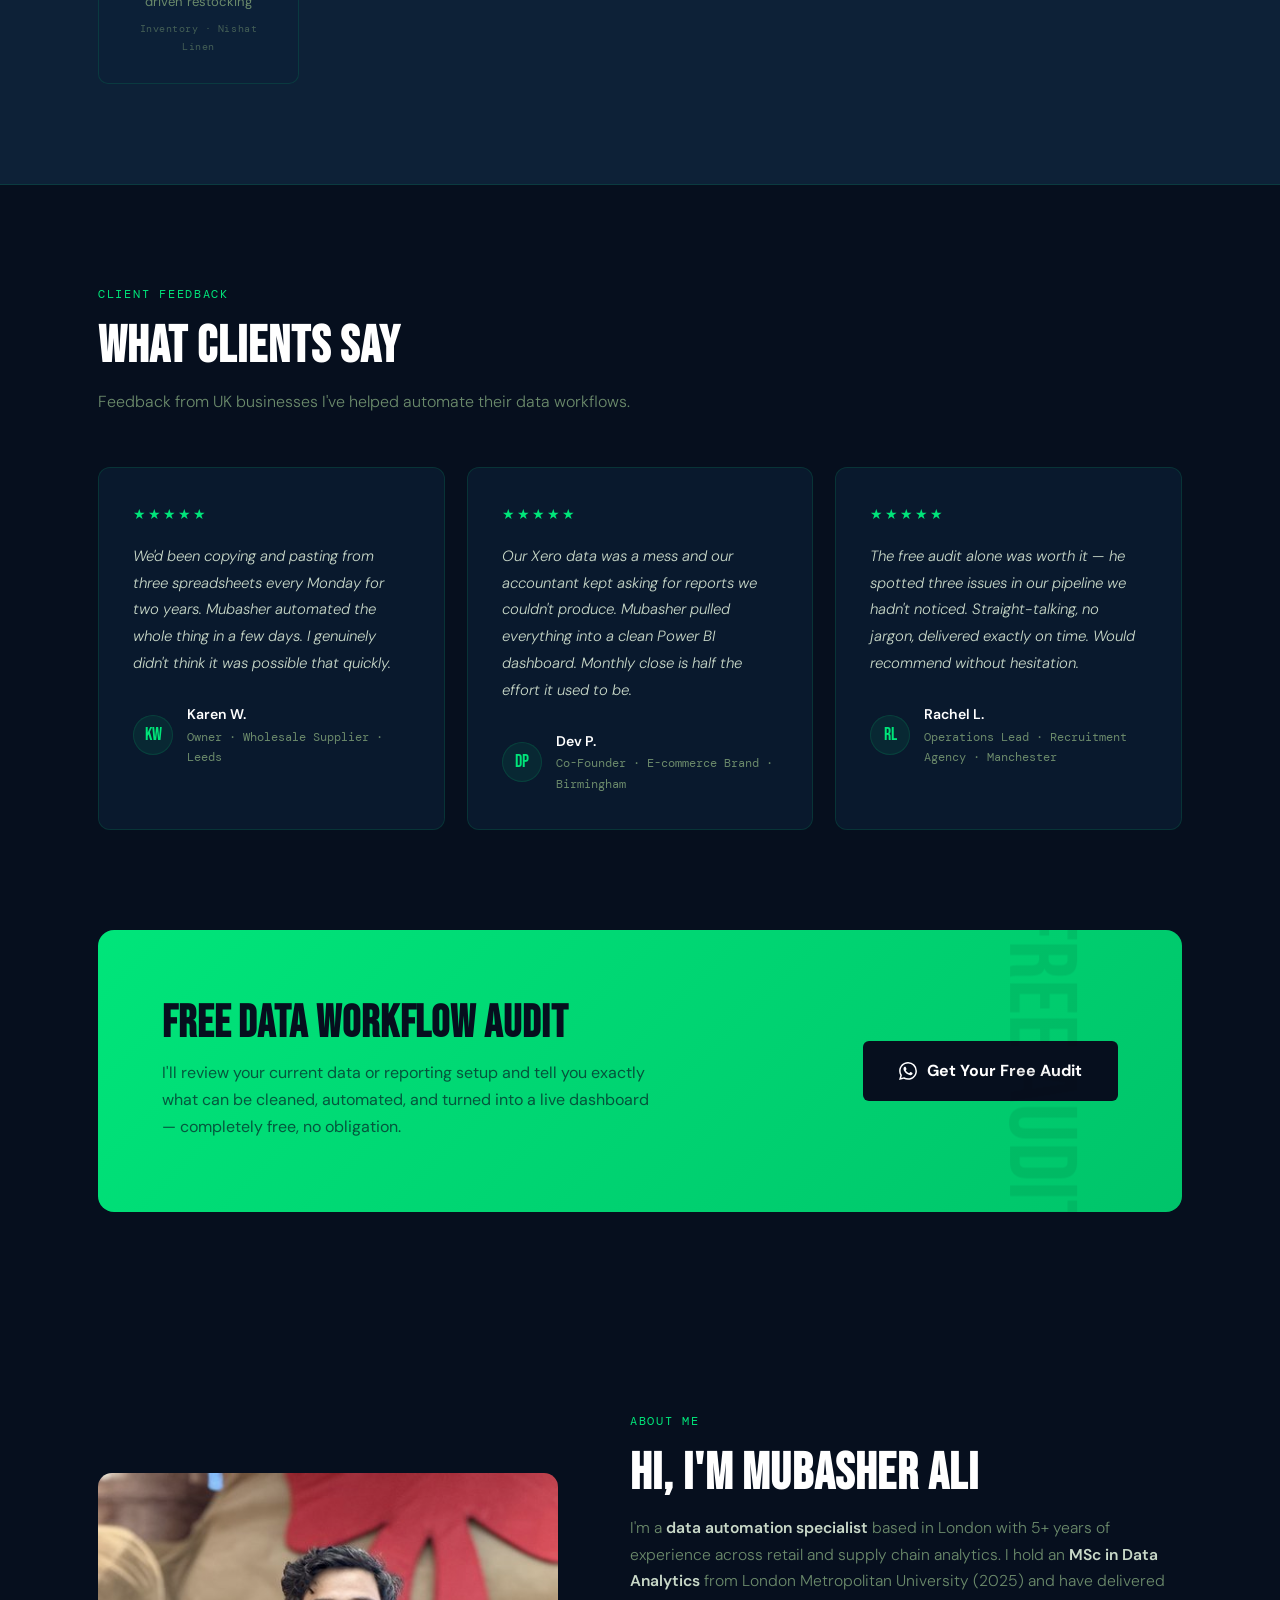
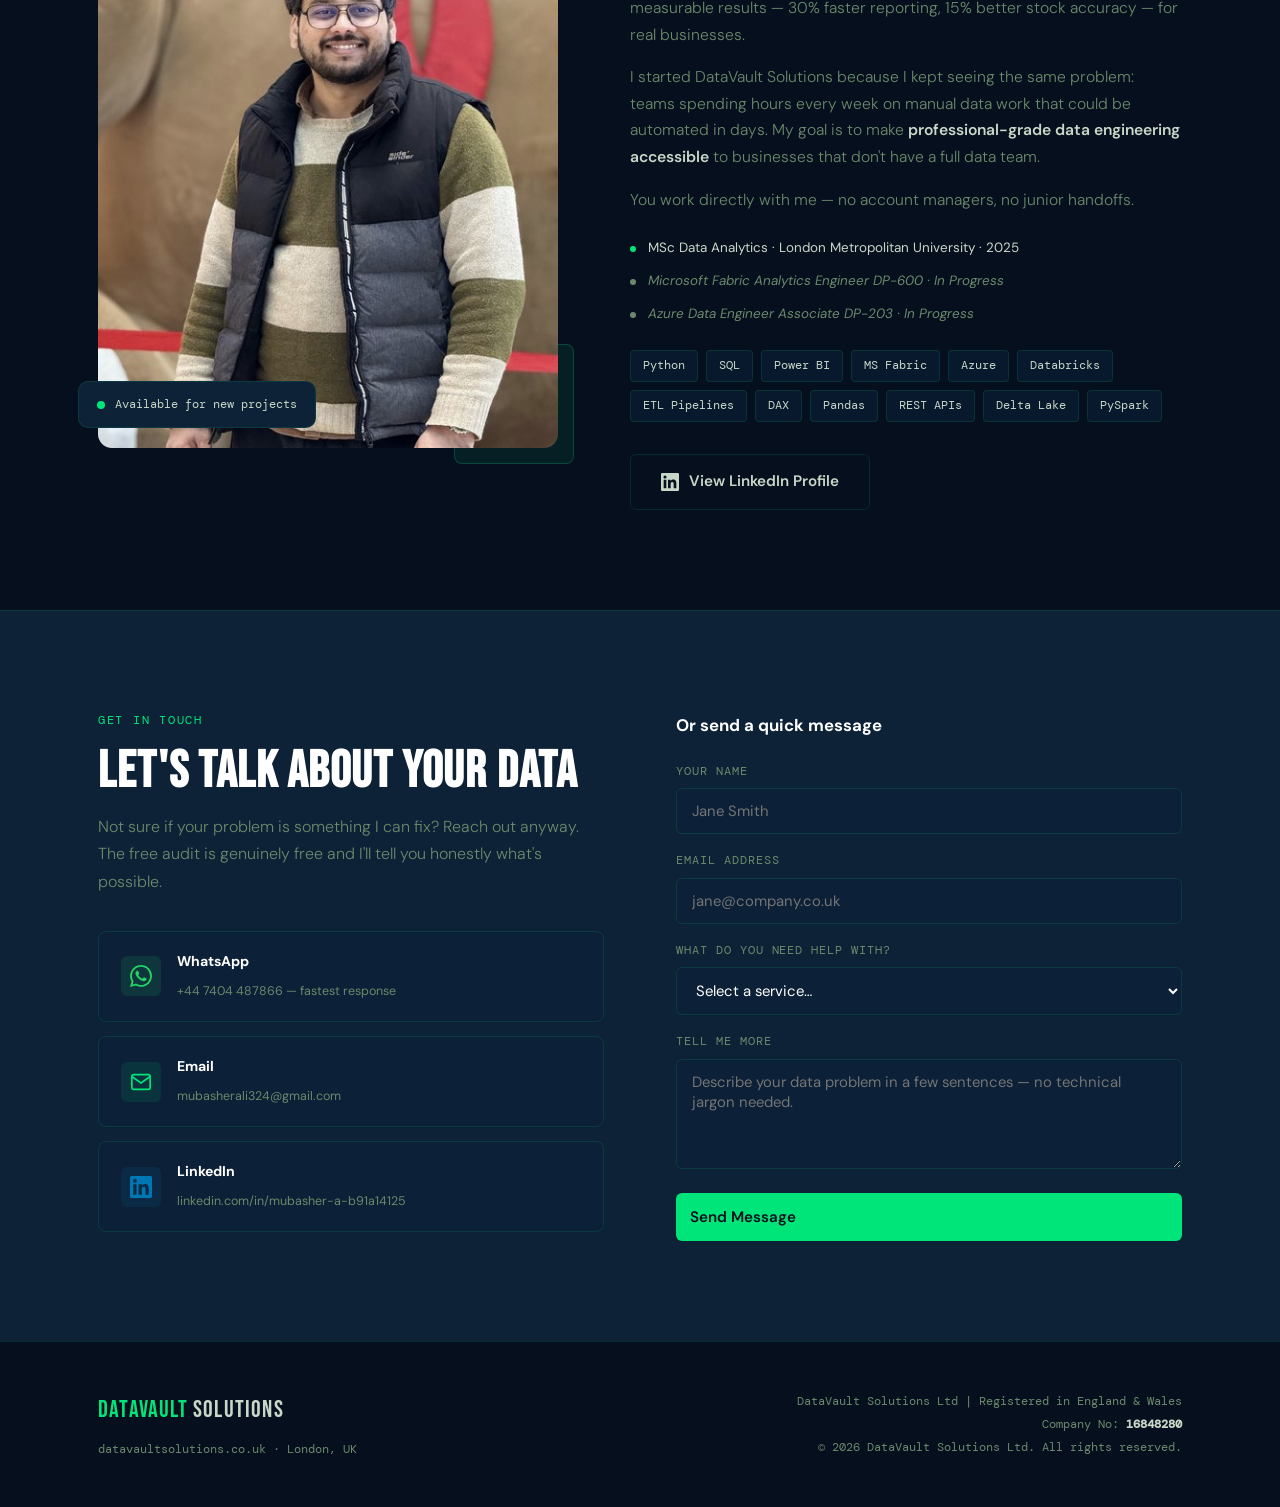
==== commit dfb3295e: "Add files via upload" ====
--- a/index.html
+++ b/index.html
@@ -4,221 +4,550 @@
     <meta charset="UTF-8">
     <meta name="viewport" content="width=device-width, initial-scale=1.0">
     <title>DataVault Solutions Ltd – Data Cleaning, ETL & Power BI Dashboards UK</title>
-    <meta name="description" content="Turn messy Excel, CSV, and API data into automated reports. DataVault Solutions helps UK small businesses save time with Python automation and Power BI.">
-    
-    <meta property="og:title" content="DataVault Solutions Ltd | Data Automation Specialist">
-    <meta property="og:description" content="I help UK small businesses automate messy data workflows and build professional Power BI dashboards.">
+    <meta name="description" content="UK data automation specialist helping small businesses clean messy Excel, CSV and API data, build ETL pipelines, and create Power BI dashboards. Free workflow audit. Python, SQL, Microsoft Fabric.">
+    <meta property="og:title" content="DataVault Solutions Ltd | Data Automation Specialist UK">
+    <meta property="og:description" content="I help UK small businesses automate messy data workflows and build professional Power BI dashboards. Free workflow audit included.">
     <meta property="og:url" content="https://datavaultsolutions.co.uk">
     <meta property="og:type" content="website">
-
-    <link rel="icon" href="data:image/svg+xml,<svg xmlns='http://www.w3.org/2000/svg' viewBox='0 0 100 100'><rect width='100' height='100' rx='20' fill='%2300ff88'/><path d='M30 30h40v10H30zM30 45h30v10H30zM30 60h20v10H30z' fill='%230a192f'/></svg>">
-
+    <link rel="icon" href="data:image/svg+xml,<svg xmlns='http://www.w3.org/2000/svg' viewBox='0 0 100 100'><rect width='100' height='100' rx='20' fill='%2300e57a'/><path d='M30 30h40v10H30zM30 45h30v10H30zM30 60h20v10H30z' fill='%23060f1e'/></svg>">
     <link rel="preconnect" href="https://fonts.googleapis.com">
     <link rel="preconnect" href="https://fonts.gstatic.com" crossorigin>
-    <link href="https://fonts.googleapis.com/css2?family=Inter:wght@400;500;600;700&family=Syne:wght@700;800&display=swap" rel="stylesheet">
-
+    <link href="https://fonts.googleapis.com/css2?family=DM+Sans:ital,opsz,wght@0,9..40,300;0,9..40,400;0,9..40,500;0,9..40,700&family=Bebas+Neue&family=DM+Mono:wght@400;500&display=swap" rel="stylesheet">
     <style>
         :root {
-            --navy: #0a192f;
-            --emerald: #00ff88;
-            --emerald-dim: rgba(0, 255, 136, 0.1);
+            --navy: #060f1e;
+            --navy-mid: #0d2137;
+            --emerald: #00e57a;
+            --emerald-dim: rgba(0, 229, 122, 0.08);
+            --emerald-glow: rgba(0, 229, 122, 0.22);
             --white: #ffffff;
-            --text-main: #334155;
-            --text-light: #94a3b8;
+            --text-main: #c8d8c8;
+            --text-muted: #6b8a6b;
             --wa-green: #25D366;
-            --bg-light: #f8fafc;
+            --card-bg: rgba(13, 33, 55, 0.6);
+            --border: rgba(0, 229, 122, 0.13);
         }
-
         * { margin: 0; padding: 0; box-sizing: border-box; }
         html { scroll-behavior: smooth; }
-        body { font-family: 'Inter', sans-serif; line-height: 1.6; color: var(--text-main); background: var(--bg-light); }
-        
-        h1, h2, h3 { font-family: 'Syne', sans-serif; color: var(--navy); line-height: 1.1; }
-        .container { max-width: 1100px; margin: 0 auto; padding: 0 24px; }
-        section { padding: 80px 0; }
-
-        /* Buttons */
-        .btn {
-            display: inline-flex;
-            align-items: center;
-            padding: 12px 28px;
-            border-radius: 8px;
-            font-weight: 600;
-            text-decoration: none;
-            transition: 0.3s;
-            cursor: pointer;
-            border: none;
+        body { font-family: 'DM Sans', sans-serif; line-height: 1.7; color: var(--text-main); background: var(--navy); overflow-x: hidden; }
+        body::before {
+            content: ''; position: fixed; inset: 0;
+            background-image: linear-gradient(rgba(0,229,122,0.025) 1px, transparent 1px), linear-gradient(90deg, rgba(0,229,122,0.025) 1px, transparent 1px);
+            background-size: 60px 60px; pointer-events: none; z-index: 0;
         }
-        .btn-wa { background: var(--wa-green); color: white; gap: 8px; }
-        .btn-wa:hover { transform: translateY(-2px); box-shadow: 0 10px 20px rgba(37, 211, 102, 0.3); }
-        .btn-outline { border: 2px solid var(--navy); color: var(--navy); }
-        .btn-outline:hover { background: var(--navy); color: white; }
-
-        /* Header */
-        header { 
-            background: rgba(255, 255, 255, 0.9); 
-            backdrop-filter: blur(10px); 
-            position: sticky; top: 0; z-index: 1000; 
-            border-bottom: 1px solid #e2e8f0; padding: 15px 0;
+        h1, h2, h3 { font-family: 'Bebas Neue', sans-serif; letter-spacing: 0.02em; line-height: 1.0; }
+        .container { max-width: 1140px; margin: 0 auto; padding: 0 28px; position: relative; z-index: 1; }
+        section { padding: 100px 0; }
+
+        /* BUTTONS */
+        .btn { display: inline-flex; align-items: center; gap: 10px; padding: 14px 30px; border-radius: 6px; font-weight: 600; font-size: 0.95rem; text-decoration: none; transition: all 0.25s ease; cursor: pointer; border: none; font-family: 'DM Sans', sans-serif; }
+        .btn-primary { background: var(--emerald); color: var(--navy); }
+        .btn-primary:hover { transform: translateY(-2px); box-shadow: 0 8px 30px var(--emerald-glow); }
+        .btn-ghost { background: transparent; border: 1px solid var(--border); color: var(--text-main); }
+        .btn-ghost:hover { border-color: var(--emerald); color: var(--emerald); }
+        .btn-wa { background: var(--wa-green); color: white; }
+        .btn-wa:hover { transform: translateY(-2px); box-shadow: 0 8px 30px rgba(37,211,102,0.35); }
+
+        /* HEADER */
+        header { position: sticky; top: 0; z-index: 1000; padding: 18px 0; background: rgba(6,15,30,0.88); backdrop-filter: blur(16px); border-bottom: 1px solid var(--border); }
+        nav { display: flex; justify-content: space-between; align-items: center; }
+        .logo { font-family: 'Bebas Neue', sans-serif; font-size: 1.5rem; color: var(--emerald); text-decoration: none; letter-spacing: 0.05em; }
+        .logo span { color: var(--text-main); }
+        .nav-links { display: flex; gap: 28px; align-items: center; }
+        .nav-links a { text-decoration: none; color: var(--text-muted); font-weight: 500; font-size: 0.85rem; letter-spacing: 0.06em; text-transform: uppercase; transition: color 0.2s; }
+        .nav-links a:hover { color: var(--emerald); }
+
+        /* HERO */
+        .hero { padding: 130px 0 90px; position: relative; overflow: hidden; }
+        .hero-glow { position: absolute; top: -200px; left: 50%; transform: translateX(-50%); width: 900px; height: 650px; background: radial-gradient(ellipse, rgba(0,229,122,0.1) 0%, transparent 70%); pointer-events: none; }
+        .hero-eyebrow { font-family: 'DM Mono', monospace; font-size: 0.78rem; color: var(--emerald); letter-spacing: 0.15em; text-transform: uppercase; margin-bottom: 24px; display: flex; align-items: center; gap: 12px; }
+        .hero-eyebrow::before { content: ''; display: inline-block; width: 32px; height: 1px; background: var(--emerald); }
+        .hero h1 { font-size: clamp(3.8rem, 8vw, 7rem); color: var(--white); max-width: 900px; margin-bottom: 28px; }
+        .hero h1 em { font-style: normal; color: var(--emerald); }
+        .hero-sub { max-width: 620px; font-size: 1.1rem; color: var(--text-muted); margin-bottom: 48px; font-weight: 300; }
+        .hero-btns { display: flex; gap: 14px; flex-wrap: wrap; }
+        .hero-stats { display: flex; gap: 48px; margin-top: 80px; padding-top: 40px; border-top: 1px solid var(--border); flex-wrap: wrap; }
+        .stat-num { font-family: 'Bebas Neue', sans-serif; font-size: 2.8rem; color: var(--emerald); line-height: 1; }
+        .stat-label { font-size: 0.78rem; color: var(--text-muted); text-transform: uppercase; letter-spacing: 0.08em; margin-top: 4px; }
+
+        /* SECTION LABELS */
+        .section-label { font-family: 'DM Mono', monospace; font-size: 0.72rem; color: var(--emerald); letter-spacing: 0.15em; text-transform: uppercase; margin-bottom: 16px; }
+        .section-title { font-size: clamp(2.5rem, 4vw, 3.8rem); color: var(--white); margin-bottom: 16px; }
+        .section-subtitle { color: var(--text-muted); max-width: 560px; font-weight: 300; }
+
+        /* SERVICES */
+        .services-grid { display: grid; grid-template-columns: repeat(3, 1fr); gap: 1px; background: var(--border); border: 1px solid var(--border); border-radius: 12px; overflow: hidden; margin-top: 56px; }
+        .service-card { background: var(--card-bg); padding: 44px 36px; transition: background 0.3s; }
+        .service-card:hover { background: rgba(0,229,122,0.05); }
+        .service-icon { width: 44px; height: 44px; margin-bottom: 24px; color: var(--emerald); }
+        .service-card h3 { font-size: 1.55rem; color: var(--white); margin-bottom: 12px; }
+        .service-card p { font-size: 0.92rem; color: var(--text-muted); line-height: 1.8; }
+        .service-tag { display: inline-block; margin-top: 20px; font-family: 'DM Mono', monospace; font-size: 0.7rem; color: var(--emerald); background: var(--emerald-dim); padding: 4px 10px; border-radius: 3px; letter-spacing: 0.05em; }
+
+        /* PROBLEMS VISUAL GRID */
+        #problems { background: var(--navy-mid); border-top: 1px solid var(--border); border-bottom: 1px solid var(--border); }
+        .problems-grid { display: grid; grid-template-columns: repeat(auto-fill, minmax(260px, 1fr)); gap: 16px; margin-top: 48px; }
+        .problem-card { background: var(--card-bg); border: 1px solid var(--border); border-radius: 10px; padding: 24px 26px; display: flex; align-items: flex-start; gap: 16px; transition: border-color 0.2s, background 0.2s; }
+        .problem-card:hover { border-color: rgba(0,229,122,0.4); background: rgba(0,229,122,0.04); }
+        .problem-icon { font-size: 1.6rem; line-height: 1; flex-shrink: 0; margin-top: 2px; }
+        .problem-card h4 { font-family: 'DM Sans', sans-serif; font-weight: 700; font-size: 0.92rem; color: var(--white); margin-bottom: 4px; letter-spacing: 0; }
+        .problem-card p { font-size: 0.82rem; color: var(--text-muted); line-height: 1.6; }
+
+        /* TOOLS VISUAL */
+        #tools { padding: 80px 0; }
+        .tools-header { display: flex; justify-content: space-between; align-items: flex-end; gap: 40px; flex-wrap: wrap; margin-bottom: 52px; }
+        .tools-grid { display: grid; grid-template-columns: repeat(auto-fill, minmax(130px, 1fr)); gap: 12px; }
+        .tool-chip { background: var(--card-bg); border: 1px solid var(--border); border-radius: 8px; padding: 16px 14px; text-align: center; transition: all 0.2s; cursor: default; }
+        .tool-chip:hover { border-color: var(--emerald); transform: translateY(-2px); }
+        .tool-chip-icon { font-size: 1.5rem; margin-bottom: 8px; }
+        .tool-chip-name { font-family: 'DM Mono', monospace; font-size: 0.72rem; color: var(--text-main); letter-spacing: 0.04em; }
+        .tool-chip-cat { font-size: 0.68rem; color: var(--text-muted); margin-top: 2px; }
+
+        /* PROCESS */
+        #process {}
+        .process-grid { display: grid; grid-template-columns: repeat(4, 1fr); gap: 2px; margin-top: 56px; background: var(--border); border: 1px solid var(--border); border-radius: 12px; overflow: hidden; }
+        .process-step { background: var(--card-bg); padding: 40px 30px; transition: background 0.3s; }
+        .process-step:hover { background: rgba(0,229,122,0.04); }
+        .process-num { font-family: 'Bebas Neue', sans-serif; font-size: 4rem; color: var(--emerald); opacity: 0.2; line-height: 1; margin-bottom: 16px; }
+        .process-step h3 { font-family: 'DM Sans', sans-serif; font-weight: 700; font-size: 1rem; color: var(--white); margin-bottom: 10px; letter-spacing: 0; }
+        .process-step p { font-size: 0.86rem; color: var(--text-muted); line-height: 1.75; }
+
+        /* RESULTS VISUAL */
+        #results { background: var(--navy-mid); border-top: 1px solid var(--border); border-bottom: 1px solid var(--border); }
+        .results-grid { display: grid; grid-template-columns: repeat(auto-fill, minmax(200px, 1fr)); gap: 20px; margin-top: 48px; }
+        .result-card { background: var(--card-bg); border: 1px solid var(--border); border-radius: 10px; padding: 28px 24px; text-align: center; }
+        .result-num { font-family: 'Bebas Neue', sans-serif; font-size: 3.5rem; color: var(--emerald); line-height: 1; }
+        .result-label { font-size: 0.82rem; color: var(--text-muted); margin-top: 8px; line-height: 1.5; }
+        .result-source { font-family: 'DM Mono', monospace; font-size: 0.65rem; color: rgba(107,138,107,0.6); margin-top: 8px; letter-spacing: 0.05em; }
+
+        /* TESTIMONIALS */
+        #testimonials {}
+        .testimonials-grid { display: grid; grid-template-columns: repeat(3, 1fr); gap: 22px; margin-top: 52px; }
+        .testimonial-card { background: var(--card-bg); border: 1px solid var(--border); border-radius: 12px; padding: 34px; transition: border-color 0.3s; }
+        .testimonial-card:hover { border-color: rgba(0,229,122,0.35); }
+        .stars { color: var(--emerald); font-size: 0.9rem; letter-spacing: 2px; margin-bottom: 16px; }
+        .testimonial-text { font-size: 0.93rem; color: var(--text-main); line-height: 1.8; margin-bottom: 26px; font-style: italic; font-weight: 300; }
+        .testimonial-author { display: flex; align-items: center; gap: 14px; }
+        .author-avatar { width: 40px; height: 40px; border-radius: 50%; background: var(--emerald-dim); border: 1px solid var(--border); display: flex; align-items: center; justify-content: center; font-family: 'Bebas Neue', sans-serif; font-size: 1.1rem; color: var(--emerald); flex-shrink: 0; }
+        .author-name { font-weight: 600; font-size: 0.88rem; color: var(--white); }
+        .author-role { font-size: 0.76rem; color: var(--text-muted); font-family: 'DM Mono', monospace; }
+
+        /* AUDIT CTA */
+        .audit-wrap { padding-bottom: 100px; }
+        .audit-inner { background: linear-gradient(135deg, var(--emerald) 0%, #00c46a 100%); border-radius: 16px; padding: 72px 64px; display: flex; align-items: center; justify-content: space-between; gap: 40px; position: relative; overflow: hidden; }
+        .audit-inner::before { content: 'FREE AUDIT'; position: absolute; right: -20px; top: 50%; transform: translateY(-50%) rotate(90deg); font-family: 'Bebas Neue', sans-serif; font-size: 6rem; color: rgba(0,0,0,0.07); white-space: nowrap; pointer-events: none; }
+        .audit-text h2 { font-size: 2.8rem; color: var(--navy); margin-bottom: 12px; }
+        .audit-text p { color: rgba(6,15,30,0.65); max-width: 500px; font-weight: 400; }
+        .btn-audit { background: var(--navy); color: var(--white); padding: 16px 36px; border-radius: 6px; font-weight: 700; text-decoration: none; display: inline-flex; align-items: center; gap: 10px; transition: all 0.25s; font-family: 'DM Sans', sans-serif; font-size: 1rem; white-space: nowrap; flex-shrink: 0; }
+        .btn-audit:hover { transform: translateY(-3px); box-shadow: 0 12px 40px rgba(0,0,0,0.3); }
+
+        /* ABOUT */
+        #about {}
+        .about-grid { display: grid; grid-template-columns: 1fr 1.2fr; gap: 72px; align-items: center; }
+        .about-photo-wrap { position: relative; }
+        .about-photo-wrap img { width: 100%; aspect-ratio: 4/5; object-fit: cover; object-position: center top; border-radius: 14px; display: block; filter: saturate(0.9); }
+        .about-accent { position: absolute; bottom: -16px; right: -16px; width: 120px; height: 120px; background: var(--emerald-dim); border: 1px solid var(--emerald-glow); border-radius: 8px; z-index: -1; }
+        .about-badge { position: absolute; bottom: 20px; left: -20px; background: var(--navy-mid); border: 1px solid var(--border); border-radius: 10px; padding: 12px 18px; display: flex; align-items: center; gap: 10px; }
+        .about-badge-dot { width: 8px; height: 8px; border-radius: 50%; background: var(--emerald); flex-shrink: 0; animation: pulse 2s infinite; }
+        @keyframes pulse { 0%,100%{opacity:1;transform:scale(1)} 50%{opacity:0.5;transform:scale(1.3)} }
+        .about-badge-text { font-size: 0.78rem; color: var(--text-main); font-family: 'DM Mono', monospace; }
+        .about-content p { color: var(--text-muted); margin-bottom: 16px; font-weight: 300; font-size: 0.98rem; }
+        .about-content p strong { color: var(--text-main); font-weight: 600; }
+        .certs { margin: 24px 0; display: flex; flex-direction: column; gap: 10px; }
+        .cert-item { display: flex; align-items: center; gap: 12px; font-size: 0.84rem; }
+        .cert-dot { width: 6px; height: 6px; border-radius: 50%; background: var(--emerald); flex-shrink: 0; }
+        .cert-active { color: var(--text-main); }
+        .cert-progress { color: var(--text-muted); font-style: italic; }
+        .skills-chips { display: flex; flex-wrap: wrap; gap: 8px; margin: 24px 0 32px; }
+        .chip { font-family: 'DM Mono', monospace; font-size: 0.73rem; padding: 5px 12px; border: 1px solid var(--border); border-radius: 4px; color: var(--text-main); background: var(--card-bg); }
+
+        /* CONTACT */
+        #contact { background: var(--navy-mid); border-top: 1px solid var(--border); }
+        .contact-grid { display: grid; grid-template-columns: 1fr 1fr; gap: 72px; align-items: start; }
+        .contact-methods { display: flex; flex-direction: column; gap: 14px; margin-top: 36px; }
+        .contact-method { display: flex; align-items: center; gap: 16px; padding: 18px 22px; background: var(--card-bg); border: 1px solid var(--border); border-radius: 8px; text-decoration: none; transition: border-color 0.2s; }
+        .contact-method:hover { border-color: var(--emerald); }
+        .contact-method-icon { width: 40px; height: 40px; border-radius: 6px; display: flex; align-items: center; justify-content: center; flex-shrink: 0; }
+        .contact-method-text strong { display: block; color: var(--white); font-size: 0.88rem; margin-bottom: 2px; }
+        .contact-method-text span { font-size: 0.78rem; color: var(--text-muted); }
+        .form-title { font-family: 'DM Sans', sans-serif; font-weight: 700; font-size: 1.05rem; color: var(--white); margin-bottom: 22px; }
+        .form-group { margin-bottom: 16px; }
+        .form-group label { display: block; font-size: 0.75rem; font-family: 'DM Mono', monospace; color: var(--text-muted); letter-spacing: 0.08em; text-transform: uppercase; margin-bottom: 7px; }
+        .form-group input, .form-group select, .form-group textarea { width: 100%; background: var(--card-bg); border: 1px solid var(--border); border-radius: 6px; padding: 12px 15px; color: var(--white); font-family: 'DM Sans', sans-serif; font-size: 0.93rem; outline: none; transition: border-color 0.2s; }
+        .form-group input:focus, .form-group select:focus, .form-group textarea:focus { border-color: var(--emerald); }
+        .form-group select option { background: var(--navy-mid); }
+        .form-group textarea { resize: vertical; min-height: 110px; }
+        .form-submit { width: 100%; padding: 14px; font-size: 0.95rem; }
+        #form-success { display: none; background: var(--emerald-dim); border: 1px solid var(--emerald-glow); border-radius: 8px; padding: 14px; color: var(--emerald); font-size: 0.85rem; text-align: center; margin-top: 12px; font-family: 'DM Mono', monospace; }
+
+        /* FOOTER */
+        footer { padding: 48px 0; border-top: 1px solid var(--border); }
+        .footer-inner { display: flex; justify-content: space-between; align-items: center; gap: 24px; flex-wrap: wrap; }
+        .footer-left p { font-size: 0.75rem; color: var(--text-muted); margin-top: 8px; font-family: 'DM Mono', monospace; }
+        .footer-right { text-align: right; font-size: 0.75rem; color: var(--text-muted); font-family: 'DM Mono', monospace; line-height: 1.9; }
+
+        /* FLOAT WA */
+        .float-wa { position: fixed; bottom: 28px; right: 28px; z-index: 1000; border-radius: 50px; box-shadow: 0 8px 30px rgba(37,211,102,0.35); }
+
+        /* ANIMATIONS */
+        @keyframes fadeUp { from{opacity:0;transform:translateY(24px)} to{opacity:1;transform:translateY(0)} }
+        .hero > .container > *:nth-child(1){animation:fadeUp 0.7s ease 0.1s both}
+        .hero > .container > *:nth-child(2){animation:fadeUp 0.7s ease 0.2s both}
+        .hero > .container > *:nth-child(3){animation:fadeUp 0.7s ease 0.3s both}
+        .hero > .container > *:nth-child(4){animation:fadeUp 0.7s ease 0.45s both}
+        .hero > .container > *:nth-child(5){animation:fadeUp 0.7s ease 0.6s both}
+
+        /* RESPONSIVE */
+        @media(max-width:960px){
+            .services-grid{grid-template-columns:1fr}
+            .process-grid{grid-template-columns:repeat(2,1fr)}
+            .testimonials-grid{grid-template-columns:1fr}
+            .about-grid{grid-template-columns:1fr;gap:48px}
+            .about-photo-wrap{max-width:360px}
+            .contact-grid{grid-template-columns:1fr;gap:48px}
+            .audit-inner{flex-direction:column;text-align:center;padding:48px 28px}
         }
-        nav { display: flex; justify-content: space-between; align-items: center; }
-        .logo { font-size: 1.4rem; font-weight: 800; color: var(--navy); text-decoration: none; font-family: 'Syne', sans-serif; }
-        .nav-links { display: flex; gap: 30px; align-items: center; }
-        .nav-links a { text-decoration: none; color: var(--text-main); font-weight: 500; font-size: 0.9rem; }
-
-        /* Hero */
-        .hero { background: var(--white); padding: 120px 0 80px; text-align: center; }
-        .hero h1 { font-size: clamp(2.5rem, 5vw, 4rem); margin-bottom: 24px; }
-        .hero p { max-width: 750px; margin: 0 auto 40px; font-size: 1.2rem; color: var(--text-main); }
-        .hero-btns { display: flex; gap: 15px; justify-content: center; flex-wrap: wrap; }
-
-        /* Services */
-        .grid { display: grid; grid-template-columns: repeat(auto-fit, minmax(300px, 1fr)); gap: 30px; margin-top: 50px; }
-        .card { background: var(--white); padding: 40px; border-radius: 16px; border: 1px solid #e2e8f0; transition: 0.3s; }
-        .card:hover { border-color: var(--emerald); transform: translateY(-5px); }
-        .card h3 { margin-bottom: 15px; font-size: 1.5rem; }
-
-        /* Process */
-        .process-list { max-width: 800px; margin: 50px auto 0; }
-        .step { display: flex; gap: 20px; margin-bottom: 30px; }
-        .step-num { 
-            background: var(--navy); color: white; width: 40px; height: 40px; 
-            border-radius: 50%; display: flex; align-items: center; justify-content: center; 
-            flex-shrink: 0; font-weight: 800;
-        }
-
-        /* Audit */
-        .audit-section { background: var(--navy); color: white; border-radius: 24px; padding: 60px; text-align: center; }
-        .audit-section h2 { color: white; margin-bottom: 20px; }
-        .audit-section p { color: var(--text-light); margin-bottom: 30px; max-width: 700px; margin-inline: auto; }
-
-        /* Floating WA */
-        .float-wa { position: fixed; bottom: 30px; right: 30px; z-index: 1000; box-shadow: 0 10px 25px rgba(0,0,0,0.1); border-radius: 50px; }
-
-        /* Footer */
-        footer { padding: 60px 0; border-top: 1px solid #e2e8f0; text-align: center; }
-        .reg-info { font-size: 0.8rem; color: var(--text-light); margin-top: 20px; }
-
-        @media (max-width: 768px) {
-            .nav-links { display: none; }
-            .audit-section { padding: 40px 20px; }
+        @media(max-width:768px){
+            section{padding:72px 0}
+            .nav-links{display:none}
+            .hero{padding:100px 0 72px}
+            .process-grid{grid-template-columns:1fr}
+            .footer-inner{flex-direction:column;text-align:center}
+            .footer-right{text-align:center}
+            .hero-stats{gap:28px}
+            .float-wa span{display:none}
+            .float-wa{padding:14px;border-radius:50%}
+            .tools-header{flex-direction:column;align-items:flex-start}
         }
     </style>
 </head>
 <body>
 
-    <header>
-        <div class="container">
-            <nav>
-                <a href="#" class="logo">DataVault Solutions Ltd</a>
-                <div class="nav-links">
-                    <a href="#services">Services</a>
-                    <a href="#process">Process</a>
-                    <a href="#about">About</a>
-                    <a href="#contact">Contact</a>
-                    <a href="https://wa.me/447404487866?text=Hi%20Mubasher%2C%20I%20need%20help%20cleaning%20messy%20data%20/%20automating%20reporting%20for%20my%20business." class="btn btn-wa">Chat on WhatsApp</a>
+<!-- HEADER -->
+<header>
+    <div class="container">
+        <nav>
+            <a href="#" class="logo">DataVault <span>Solutions</span></a>
+            <div class="nav-links">
+                <a href="#services">Services</a>
+                <a href="#tools">Tools</a>
+                <a href="#process">Process</a>
+                <a href="#testimonials">Clients</a>
+                <a href="#about">About</a>
+                <a href="#contact">Contact</a>
+                <a href="https://wa.me/447404487866?text=Hi%20Mubasher%2C%20I%20need%20help%20with%20my%20data." class="btn btn-primary" style="padding:10px 22px;font-size:0.85rem;">Chat on WhatsApp</a>
+            </div>
+        </nav>
+    </div>
+</header>
+
+<!-- HERO -->
+<section class="hero">
+    <div class="hero-glow"></div>
+    <div class="container">
+        <div class="hero-eyebrow">UK Data Automation Specialist · London</div>
+        <h1>Turn messy data into<br><em>clean insights</em></h1>
+        <p class="hero-sub">I help UK small businesses clean Excel, CSV, and API data using Python and ETL — then turn it into Power BI dashboards that update automatically. 5+ years of experience. No jargon.</p>
+        <div class="hero-btns">
+            <a href="https://wa.me/447404487866?text=Hi%20Mubasher%2C%20I%20need%20help%20with%20my%20data." class="btn btn-wa">
+                <svg width="18" height="18" viewBox="0 0 24 24" fill="currentColor"><path d="M17.472 14.382c-.297-.149-1.758-.867-2.03-.967-.273-.099-.471-.148-.67.15-.197.297-.767.966-.94 1.164-.173.199-.347.223-.644.075-.297-.15-1.255-.463-2.39-1.475-.883-.788-1.48-1.761-1.653-2.059-.173-.297-.018-.458.13-.606.134-.133.298-.347.446-.52.149-.174.198-.298.298-.497.099-.198.05-.371-.025-.52-.075-.149-.669-1.612-.916-2.207-.242-.579-.487-.5-.669-.51-.173-.008-.371-.01-.57-.01-.198 0-.52.074-.792.372-.272.297-1.04 1.016-1.04 2.479 0 1.462 1.065 2.875 1.213 3.074.149.198 2.096 3.2 5.077 4.487.709.306 1.262.489 1.694.625.712.227 1.36.195 1.871.118.571-.085 1.758-.719 2.006-1.413.248-.694.248-1.289.173-1.413-.074-.124-.272-.198-.57-.347m-5.421 7.403h-.004a9.87 9.87 0 01-5.031-1.378l-.361-.214-3.741.982.998-3.648-.235-.374a9.86 9.86 0 01-1.51-5.26c.001-5.45 4.436-9.884 9.888-9.884 2.64 0 5.122 1.03 6.988 2.898a9.825 9.825 0 012.893 6.994c-.003 5.45-4.437 9.884-9.885 9.884m8.413-18.297A11.815 11.815 0 0012.05 0C5.495 0 .16 5.335.157 11.892c0 2.096.547 4.142 1.588 5.945L.057 24l6.305-1.654a11.882 11.882 0 005.683 1.448h.005c6.554 0 11.89-5.335 11.893-11.893a11.821 11.821 0 00-3.48-8.413Z"/></svg>
+                Message on WhatsApp
+            </a>
+            <a href="#services" class="btn btn-ghost">See Services</a>
+        </div>
+        <div class="hero-stats">
+            <div><div class="stat-num">5+</div><div class="stat-label">Years Experience</div></div>
+            <div><div class="stat-num">30%</div><div class="stat-label">Faster Reporting</div></div>
+            <div><div class="stat-num">FREE</div><div class="stat-label">Initial Audit</div></div>
+            <div><div class="stat-num">MSc</div><div class="stat-label">Data Analytics</div></div>
+        </div>
+    </div>
+</section>
+
+<!-- SERVICES -->
+<section id="services">
+    <div class="container">
+        <div class="section-label">What I Do</div>
+        <h2 class="section-title">How I Help<br>Your Business</h2>
+        <p class="section-subtitle">Three core services — all designed to save you hours every week on manual data work.</p>
+        <div class="services-grid">
+            <div class="service-card">
+                <svg class="service-icon" viewBox="0 0 48 48" fill="none" stroke="currentColor" stroke-width="1.5"><rect x="8" y="8" width="32" height="32" rx="4"/><path d="M16 20h16M16 26h10M16 32h6"/><circle cx="34" cy="34" r="6" fill="var(--navy-mid)" stroke="var(--emerald)"/><path d="M31 34l2 2 4-4" stroke="var(--emerald)" stroke-linecap="round" stroke-linejoin="round"/></svg>
+                <h3>Data Cleaning & Prep</h3>
+                <p>I transform inconsistent CSVs, Excel files, and multi-source exports into clean, structured datasets. No more broken formulas, duplicates, or mismatched formats causing headaches every Monday.</p>
+                <span class="service-tag">Python · Pandas · Excel · Power Query</span>
+            </div>
+            <div class="service-card">
+                <svg class="service-icon" viewBox="0 0 48 48" fill="none" stroke="currentColor" stroke-width="1.5"><circle cx="10" cy="24" r="6"/><circle cx="38" cy="12" r="6"/><circle cx="38" cy="36" r="6"/><path d="M16 24h8M30 14l-6 8M30 34l-6-8"/><path d="M24 16v16" stroke-dasharray="3 3"/></svg>
+                <h3>ETL & Automation</h3>
+                <p>I build Python scripts and ETL pipelines that pull data from APIs, databases, and spreadsheets — process it, and load it clean. Including Dynamics 365 integrations and cloud pipelines on Microsoft Fabric.</p>
+                <span class="service-tag">Python · SQL · Azure · Fabric · APIs</span>
+            </div>
+            <div class="service-card">
+                <svg class="service-icon" viewBox="0 0 48 48" fill="none" stroke="currentColor" stroke-width="1.5"><rect x="6" y="6" width="36" height="28" rx="3"/><path d="M6 42h36M20 34v8M28 34v8"/><rect x="12" y="20" width="6" height="8"/><rect x="21" y="14" width="6" height="14"/><rect x="30" y="17" width="6" height="11"/></svg>
+                <h3>Power BI Dashboards</h3>
+                <p>Professional Power BI dashboards with DirectLake refresh, Row-Level Security, and DAX-powered KPIs — built on a proper Star Schema so they stay fast as your data grows.</p>
+                <span class="service-tag">Power BI · DAX · DirectLake · RLS</span>
+            </div>
+        </div>
+    </div>
+</section>
+
+<!-- PROBLEMS I SOLVE -->
+<section id="problems">
+    <div class="container">
+        <div class="section-label">Common Problems</div>
+        <h2 class="section-title">Does Any of This<br>Sound Familiar?</h2>
+        <p class="section-subtitle">These are the problems I solve every week for UK small businesses.</p>
+        <div class="problems-grid">
+            <div class="problem-card">
+                <div class="problem-icon">📋</div>
+                <div><h4>Messy Excel Files</h4><p>Multiple sheets, inconsistent formats, formulas that break every month.</p></div>
+            </div>
+            <div class="problem-card">
+                <div class="problem-icon">⏰</div>
+                <div><h4>Manual Reporting</h4><p>Spending 3–4 hours every Monday copy-pasting numbers into a report.</p></div>
+            </div>
+            <div class="problem-card">
+                <div class="problem-icon">🔗</div>
+                <div><h4>Disconnected Systems</h4><p>Your CRM, Xero, Shopify and spreadsheets don't talk to each other.</p></div>
+            </div>
+            <div class="problem-card">
+                <div class="problem-icon">📡</div>
+                <div><h4>API Data You Can't Use</h4><p>You have an API but no way to extract, clean, and load it anywhere useful.</p></div>
+            </div>
+            <div class="problem-card">
+                <div class="problem-icon">📦</div>
+                <div><h4>Stock & Supply Chain</h4><p>Inventory reports that are always out of date or hard to trust.</p></div>
+            </div>
+            <div class="problem-card">
+                <div class="problem-icon">📊</div>
+                <div><h4>No Visibility on KPIs</h4><p>Your team is making decisions without a live view of sales, turnover, or fill rates.</p></div>
+            </div>
+            <div class="problem-card">
+                <div class="problem-icon">🔁</div>
+                <div><h4>Duplicate & Dirty Data</h4><p>Customer names spelled six ways, transactions logged twice, gaps in the data.</p></div>
+            </div>
+            <div class="problem-card">
+                <div class="problem-icon">💸</div>
+                <div><h4>Slow or Broken Reports</h4><p>Power BI reports that take 5 minutes to load or crash when you filter them.</p></div>
+            </div>
+        </div>
+    </div>
+</section>
+
+<!-- TOOLS -->
+<section id="tools">
+    <div class="container">
+        <div class="tools-header">
+            <div>
+                <div class="section-label">Tech Stack</div>
+                <h2 class="section-title">Tools I Work With</h2>
+            </div>
+            <p class="section-subtitle" style="max-width:360px;">Enterprise-grade tools, applied to small business problems at a fraction of the cost.</p>
+        </div>
+        <div class="tools-grid">
+            <div class="tool-chip"><div class="tool-chip-icon">⚡</div><div class="tool-chip-name">Power BI</div><div class="tool-chip-cat">Dashboards</div></div>
+            <div class="tool-chip"><div class="tool-chip-icon">🐍</div><div class="tool-chip-name">Python</div><div class="tool-chip-cat">Automation</div></div>
+            <div class="tool-chip"><div class="tool-chip-icon">🗄️</div><div class="tool-chip-name">SQL / T-SQL</div><div class="tool-chip-cat">Data</div></div>
+            <div class="tool-chip"><div class="tool-chip-icon">🏭</div><div class="tool-chip-name">MS Fabric</div><div class="tool-chip-cat">Cloud</div></div>
+            <div class="tool-chip"><div class="tool-chip-icon">☁️</div><div class="tool-chip-name">Azure</div><div class="tool-chip-cat">Cloud</div></div>
+            <div class="tool-chip"><div class="tool-chip-icon">🔥</div><div class="tool-chip-name">Databricks</div><div class="tool-chip-cat">Big Data</div></div>
+            <div class="tool-chip"><div class="tool-chip-icon">🐼</div><div class="tool-chip-name">Pandas</div><div class="tool-chip-cat">Python</div></div>
+            <div class="tool-chip"><div class="tool-chip-icon">📐</div><div class="tool-chip-name">DAX</div><div class="tool-chip-cat">Modelling</div></div>
+            <div class="tool-chip"><div class="tool-chip-icon">🔄</div><div class="tool-chip-name">Power Query</div><div class="tool-chip-cat">ETL</div></div>
+            <div class="tool-chip"><div class="tool-chip-icon">📊</div><div class="tool-chip-name">Excel</div><div class="tool-chip-cat">Spreadsheets</div></div>
+            <div class="tool-chip"><div class="tool-chip-icon">🏗️</div><div class="tool-chip-name">Delta Lake</div><div class="tool-chip-cat">Storage</div></div>
+            <div class="tool-chip"><div class="tool-chip-icon">🔗</div><div class="tool-chip-name">REST APIs</div><div class="tool-chip-cat">Integration</div></div>
+            <div class="tool-chip"><div class="tool-chip-icon">🏢</div><div class="tool-chip-name">Dynamics 365</div><div class="tool-chip-cat">ERP</div></div>
+            <div class="tool-chip"><div class="tool-chip-icon">🌿</div><div class="tool-chip-name">dbt</div><div class="tool-chip-cat">Transform</div></div>
+            <div class="tool-chip"><div class="tool-chip-icon">🐙</div><div class="tool-chip-name">GitHub</div><div class="tool-chip-cat">Version Control</div></div>
+            <div class="tool-chip"><div class="tool-chip-icon">🤖</div><div class="tool-chip-name">PySpark</div><div class="tool-chip-cat">Big Data</div></div>
+        </div>
+    </div>
+</section>
+
+<!-- PROCESS -->
+<section id="process">
+    <div class="container">
+        <div class="section-label">How It Works</div>
+        <h2 class="section-title">My Simple Process</h2>
+        <p class="section-subtitle">From first message to working solution in four steps. No jargon, no long sales calls.</p>
+        <div class="process-grid">
+            <div class="process-step"><div class="process-num">01</div><h3>Message Me</h3><p>Send a quick WhatsApp or fill in the form. No technical knowledge needed — just describe what's frustrating you about your data.</p></div>
+            <div class="process-step"><div class="process-num">02</div><h3>Share Sample Data</h3><p>Send over a sample of your messy data. An anonymised extract is fine. I just need to see the shape of the problem.</p></div>
+            <div class="process-step"><div class="process-num">03</div><h3>Free Audit</h3><p>I review the files and come back with a clear plan: what can be cleaned, what can be automated, and what a dashboard could look like — at no cost.</p></div>
+            <div class="process-step"><div class="process-num">04</div><h3>Build & Hand Over</h3><p>I build the solution using Python, ETL pipelines, or Power BI and hand it over with documentation so your team can use it confidently.</p></div>
+        </div>
+    </div>
+</section>
+
+<!-- RESULTS -->
+<section id="results">
+    <div class="container">
+        <div class="section-label">Proven Results</div>
+        <h2 class="section-title">Real Numbers<br>From Real Projects</h2>
+        <div class="results-grid">
+            <div class="result-card"><div class="result-num">30%</div><div class="result-label">Faster report delivery with automated dashboards</div><div class="result-source">Retail Analytics · Sapphire Retail</div></div>
+            <div class="result-card"><div class="result-num">15%</div><div class="result-label">Improvement in stock accuracy via predictive replenishment</div><div class="result-source">Supply Chain · Sapphire Retail</div></div>
+            <div class="result-card"><div class="result-num">100%</div><div class="result-label">Manual reporting effort eliminated with Power Query ETL</div><div class="result-source">Reporting Automation</div></div>
+            <div class="result-card"><div class="result-num">90%+</div><div class="result-label">Demand forecasting accuracy with multi-seasonal models</div><div class="result-source">Forecasting · Nishat Linen</div></div>
+            <div class="result-card"><div class="result-num">40%</div><div class="result-label">Reduction in report generation time via optimised SQL</div><div class="result-source">University Analytics Project</div></div>
+            <div class="result-card"><div class="result-num">12%</div><div class="result-label">Reduction in inventory variance through data-driven restocking</div><div class="result-source">Inventory · Nishat Linen</div></div>
+        </div>
+    </div>
+</section>
+
+<!-- TESTIMONIALS -->
+<section id="testimonials">
+    <div class="container">
+        <div class="section-label">Client Feedback</div>
+        <h2 class="section-title">What Clients Say</h2>
+        <p class="section-subtitle">Feedback from UK businesses I've helped automate their data workflows.</p>
+        <div class="testimonials-grid">
+            <div class="testimonial-card">
+                <div class="stars">★★★★★</div>
+                <p class="testimonial-text">We'd been copying and pasting from three spreadsheets every Monday for two years. Mubasher automated the whole thing in a few days. I genuinely didn't think it was possible that quickly.</p>
+                <div class="testimonial-author"><div class="author-avatar">KW</div><div><div class="author-name">Karen W.</div><div class="author-role">Owner · Wholesale Supplier · Leeds</div></div></div>
+            </div>
+            <div class="testimonial-card">
+                <div class="stars">★★★★★</div>
+                <p class="testimonial-text">Our Xero data was a mess and our accountant kept asking for reports we couldn't produce. Mubasher pulled everything into a clean Power BI dashboard. Monthly close is half the effort it used to be.</p>
+                <div class="testimonial-author"><div class="author-avatar">DP</div><div><div class="author-name">Dev P.</div><div class="author-role">Co-Founder · E-commerce Brand · Birmingham</div></div></div>
+            </div>
+            <div class="testimonial-card">
+                <div class="stars">★★★★★</div>
+                <p class="testimonial-text">The free audit alone was worth it — he spotted three issues in our pipeline we hadn't noticed. Straight-talking, no jargon, delivered exactly on time. Would recommend without hesitation.</p>
+                <div class="testimonial-author"><div class="author-avatar">RL</div><div><div class="author-name">Rachel L.</div><div class="author-role">Operations Lead · Recruitment Agency · Manchester</div></div></div>
+            </div>
+        </div>
+    </div>
+</section>
+
+<!-- AUDIT CTA -->
+<section style="padding: 0;">
+    <div class="container audit-wrap">
+        <div class="audit-inner">
+            <div class="audit-text">
+                <h2>Free Data Workflow Audit</h2>
+                <p>I'll review your current data or reporting setup and tell you exactly what can be cleaned, automated, and turned into a live dashboard — completely free, no obligation.</p>
+            </div>
+            <a href="https://wa.me/447404487866?text=Hi%20Mubasher%2C%20I%27d%20like%20a%20free%20audit%20of%20my%20data%20workflow." class="btn-audit">
+                <svg width="18" height="18" viewBox="0 0 24 24" fill="currentColor"><path d="M17.472 14.382c-.297-.149-1.758-.867-2.03-.967-.273-.099-.471-.148-.67.15-.197.297-.767.966-.94 1.164-.173.199-.347.223-.644.075-.297-.15-1.255-.463-2.39-1.475-.883-.788-1.48-1.761-1.653-2.059-.173-.297-.018-.458.13-.606.134-.133.298-.347.446-.52.149-.174.198-.298.298-.497.099-.198.05-.371-.025-.52-.075-.149-.669-1.612-.916-2.207-.242-.579-.487-.5-.669-.51-.173-.008-.371-.01-.57-.01-.198 0-.52.074-.792.372-.272.297-1.04 1.016-1.04 2.479 0 1.462 1.065 2.875 1.213 3.074.149.198 2.096 3.2 5.077 4.487.709.306 1.262.489 1.694.625.712.227 1.36.195 1.871.118.571-.085 1.758-.719 2.006-1.413.248-.694.248-1.289.173-1.413-.074-.124-.272-.198-.57-.347m-5.421 7.403h-.004a9.87 9.87 0 01-5.031-1.378l-.361-.214-3.741.982.998-3.648-.235-.374a9.86 9.86 0 01-1.51-5.26c.001-5.45 4.436-9.884 9.888-9.884 2.64 0 5.122 1.03 6.988 2.898a9.825 9.825 0 012.893 6.994c-.003 5.45-4.437 9.884-9.885 9.884m8.413-18.297A11.815 11.815 0 0012.05 0C5.495 0 .16 5.335.157 11.892c0 2.096.547 4.142 1.588 5.945L.057 24l6.305-1.654a11.882 11.882 0 005.683 1.448h.005c6.554 0 11.89-5.335 11.893-11.893a11.821 11.821 0 00-3.48-8.413Z"/></svg>
+                Get Your Free Audit
+            </a>
+        </div>
+    </div>
+</section>
+
+<!-- ABOUT -->
+<section id="about">
+    <div class="container">
+        <div class="about-grid">
+            <div class="about-photo-wrap">
+                <img src="[data-uri]" alt="Mubasher Ali" style="width:100%;aspect-ratio:4/5;object-fit:cover;object-position:center 10%;border-radius:14px;display:block;filter:saturate(0.9);">
+                <div class="about-badge">
+                    <div class="about-badge-dot"></div>
+                    <div class="about-badge-text">Available for new projects</div>
                 </div>
-            </nav>
-        </div>
-    </header>
-
-    <section class="hero">
-        <div class="container">
-            <h1>Turn messy business data into clean dashboards and automated reports</h1>
-            <p>I help UK businesses clean Excel, CSV, API, and operational data using Python, ETL, and Power BI. Stop wasting time on manual reports.</p>
-            <div class="hero-btns">
-                <a href="https://wa.me/447404487866?text=Hi%20Mubasher%2C%20I%20need%20help%20cleaning%20messy%20data%20/%20automating%20reporting%20for%20my%20business." class="btn btn-wa">Chat on WhatsApp</a>
-                <a href="#services" class="btn btn-outline">See Services</a>
-            </div>
-        </div>
-    </section>
-
-    <section id="services" class="container">
-        <h2 style="text-align: center;">How I Help Your Business</h2>
-        <div class="grid">
-            <div class="card">
-                <h3>Data Cleaning & Preparation</h3>
-                <p>I transform inconsistent CSV and Excel files into clean, structured datasets. No more broken formulas or duplicate entries.</p>
-            </div>
-            <div class="card">
-                <h3>ETL & Automation</h3>
-                <p>I build Python scripts and ETL pipelines to automatically pull data from APIs and spreadsheets, processing it while you sleep.</p>
-            </div>
-            <div class="card">
-                <h3>Dashboards & Auto Reporting</h3>
-                <p>Professional Power BI dashboards that update automatically. Get the insights you need to make decisions faster.</p>
-            </div>
-        </div>
-    </section>
-
-    <section id="help" style="background: white;">
-        <div class="container">
-            <h2 style="margin-bottom: 40px;">Practical solutions for:</h2>
-            <div class="grid" style="grid-template-columns: repeat(auto-fit, minmax(250px, 1fr)); margin-top: 0;">
-                <p>• Messy CSV & Excel files</p>
-                <p>• API data extraction</p>
-                <p>• Power BI reporting</p>
-                <p>• Combining multiple sources</p>
-                <p>• Dashboard-ready data models</p>
-                <p>• Automated weekly reports</p>
-            </div>
-        </div>
-    </section>
-
-    <section id="process" class="container">
-        <h2 style="text-align: center;">Our Simple Process</h2>
-        <div class="process-list">
-            <div class="step">
-                <div class="step-num">1</div>
-                <div><strong>Message on WhatsApp:</strong> Briefly explain your data problem.</div>
-            </div>
-            <div class="step">
-                <div class="step-num">2</div>
-                <div><strong>Send Sample Data:</strong> Share a sample of your messy data setup.</div>
-            </div>
-            <div class="step">
-                <div class="step-num">3</div>
-                <div><strong>Free Quick Audit:</strong> I review the files and tell you what can be automated.</div>
-            </div>
-            <div class="step">
-                <div class="step-num">4</div>
-                <div><strong>Implementation:</strong> I build the solution using Python or Power BI.</div>
-            </div>
-        </div>
-    </section>
-
-    <section class="container">
-        <div class="audit-section">
-            <h2>Free Data Workflow Audit</h2>
-            <p>I will review your current messy data or reporting workflow and tell you exactly what can be cleaned, what can be automated, and what dashboard setup is possible.</p>
-            <a href="https://wa.me/447404487866?text=Hi%20Mubasher%2C%20I%27d%20like%20a%20free%20audit%20of%20my%20data%20workflow." class="btn btn-wa" style="background: var(--emerald); color: var(--navy);">Get Your Free Audit</a>
-        </div>
-    </section>
-
-    <section id="about" class="container">
-        <div style="max-width: 700px; margin: 0 auto; text-align: center;">
-            <h2 style="margin-bottom: 20px;">About the Founder</h2>
-            <p>My name is <strong>Mubasher Ali</strong>. I am a data specialist based in the UK. I work with Python, SQL, ETL, and Power BI to help small businesses save time by reducing manual data work. My goal is to make professional data analytics accessible to growing teams.</p>
-            <p style="margin-top: 15px;"><a href="https://www.linkedin.com/in/mubasher-a-b91a14125/" target="_blank" style="color: var(--navy); font-weight: 600;">View my LinkedIn Profile →</a></p>
-        </div>
-    </section>
-
-    <footer id="contact">
-        <div class="container">
-            <a href="#" class="logo">DataVault Solutions Ltd</a>
-            <p style="margin: 20px 0;">datavaultsolutions.co.uk</p>
-            <a href="https://wa.me/447404487866" class="btn btn-wa">Chat on WhatsApp</a>
-            <div class="reg-info">
-                DataVault Solutions Ltd | Registered in England & Wales [cite: 7] | Company No: <strong>16848280</strong> <br>
+                <div class="about-accent"></div>
+            </div>
+            <div class="about-content">
+                <div class="section-label">About Me</div>
+                <h2 class="section-title">Hi, I'm Mubasher Ali</h2>
+                <p>I'm a <strong>data automation specialist</strong> based in London with 5+ years of experience across retail and supply chain analytics. I hold an <strong>MSc in Data Analytics</strong> from London Metropolitan University (2025) and have delivered measurable results — 30% faster reporting, 15% better stock accuracy — for real businesses.</p>
+                <p>I started DataVault Solutions because I kept seeing the same problem: teams spending hours every week on manual data work that could be automated in days. My goal is to make <strong>professional-grade data engineering accessible</strong> to businesses that don't have a full data team.</p>
+                <p>You work directly with me — no account managers, no junior handoffs.</p>
+                <div class="certs">
+                    <div class="cert-item"><div class="cert-dot"></div><span class="cert-active">MSc Data Analytics · London Metropolitan University · 2025</span></div>
+                    <div class="cert-item"><div class="cert-dot" style="background:var(--text-muted)"></div><span class="cert-progress">Microsoft Fabric Analytics Engineer DP-600 · In Progress</span></div>
+                    <div class="cert-item"><div class="cert-dot" style="background:var(--text-muted)"></div><span class="cert-progress">Azure Data Engineer Associate DP-203 · In Progress</span></div>
+                </div>
+                <div class="skills-chips">
+                    <span class="chip">Python</span><span class="chip">SQL</span><span class="chip">Power BI</span><span class="chip">MS Fabric</span><span class="chip">Azure</span><span class="chip">Databricks</span><span class="chip">ETL Pipelines</span><span class="chip">DAX</span><span class="chip">Pandas</span><span class="chip">REST APIs</span><span class="chip">Delta Lake</span><span class="chip">PySpark</span>
+                </div>
+                <a href="https://www.linkedin.com/in/mubasher-a-b91a14125/" target="_blank" class="btn btn-ghost">
+                    <svg width="18" height="18" viewBox="0 0 24 24" fill="currentColor"><path d="M20.447 20.452h-3.554v-5.569c0-1.328-.027-3.037-1.852-3.037-1.853 0-2.136 1.445-2.136 2.939v5.667H9.351V9h3.414v1.561h.046c.477-.9 1.637-1.85 3.37-1.85 3.601 0 4.267 2.37 4.267 5.455v6.286zM5.337 7.433a2.062 2.062 0 01-2.063-2.065 2.064 2.064 0 112.063 2.065zm1.782 13.019H3.555V9h3.564v11.452zM22.225 0H1.771C.792 0 0 .774 0 1.729v20.542C0 23.227.792 24 1.771 24h20.451C23.2 24 24 23.227 24 22.271V1.729C24 .774 23.2 0 22.222 0h.003z"/></svg>
+                    View LinkedIn Profile
+                </a>
+            </div>
+        </div>
+    </div>
+</section>
+
+<!-- CONTACT -->
+<section id="contact">
+    <div class="container">
+        <div class="contact-grid">
+            <div>
+                <div class="section-label">Get in Touch</div>
+                <h2 class="section-title">Let's Talk About Your Data</h2>
+                <p style="color:var(--text-muted);font-weight:300;margin-top:16px;">Not sure if your problem is something I can fix? Reach out anyway. The free audit is genuinely free and I'll tell you honestly what's possible.</p>
+                <div class="contact-methods">
+                    <a href="https://wa.me/447404487866" class="contact-method">
+                        <div class="contact-method-icon" style="background:rgba(37,211,102,0.12)"><svg width="22" height="22" viewBox="0 0 24 24" fill="#25D366"><path d="M17.472 14.382c-.297-.149-1.758-.867-2.03-.967-.273-.099-.471-.148-.67.15-.197.297-.767.966-.94 1.164-.173.199-.347.223-.644.075-.297-.15-1.255-.463-2.39-1.475-.883-.788-1.48-1.761-1.653-2.059-.173-.297-.018-.458.13-.606.134-.133.298-.347.446-.52.149-.174.198-.298.298-.497.099-.198.05-.371-.025-.52-.075-.149-.669-1.612-.916-2.207-.242-.579-.487-.5-.669-.51-.173-.008-.371-.01-.57-.01-.198 0-.52.074-.792.372-.272.297-1.04 1.016-1.04 2.479 0 1.462 1.065 2.875 1.213 3.074.149.198 2.096 3.2 5.077 4.487.709.306 1.262.489 1.694.625.712.227 1.36.195 1.871.118.571-.085 1.758-.719 2.006-1.413.248-.694.248-1.289.173-1.413-.074-.124-.272-.198-.57-.347m-5.421 7.403h-.004a9.87 9.87 0 01-5.031-1.378l-.361-.214-3.741.982.998-3.648-.235-.374a9.86 9.86 0 01-1.51-5.26c.001-5.45 4.436-9.884 9.888-9.884 2.64 0 5.122 1.03 6.988 2.898a9.825 9.825 0 012.893 6.994c-.003 5.45-4.437 9.884-9.885 9.884m8.413-18.297A11.815 11.815 0 0012.05 0C5.495 0 .16 5.335.157 11.892c0 2.096.547 4.142 1.588 5.945L.057 24l6.305-1.654a11.882 11.882 0 005.683 1.448h.005c6.554 0 11.89-5.335 11.893-11.893a11.821 11.821 0 00-3.48-8.413Z"/></svg></div>
+                        <div class="contact-method-text"><strong>WhatsApp</strong><span>+44 7404 487866 — fastest response</span></div>
+                    </a>
+                    <a href="mailto:mubasherali324@gmail.com" class="contact-method">
+                        <div class="contact-method-icon" style="background:rgba(0,229,122,0.1)"><svg width="22" height="22" viewBox="0 0 24 24" fill="none" stroke="var(--emerald)" stroke-width="1.8"><path d="M4 4h16c1.1 0 2 .9 2 2v12c0 1.1-.9 2-2 2H4c-1.1 0-2-.9-2-2V6c0-1.1.9-2 2-2z"/><polyline points="22,6 12,13 2,6"/></svg></div>
+                        <div class="contact-method-text"><strong>Email</strong><span>mubasherali324@gmail.com</span></div>
+                    </a>
+                    <a href="https://www.linkedin.com/in/mubasher-a-b91a14125/" target="_blank" class="contact-method">
+                        <div class="contact-method-icon" style="background:rgba(0,119,181,0.12)"><svg width="22" height="22" viewBox="0 0 24 24" fill="#0077B5"><path d="M20.447 20.452h-3.554v-5.569c0-1.328-.027-3.037-1.852-3.037-1.853 0-2.136 1.445-2.136 2.939v5.667H9.351V9h3.414v1.561h.046c.477-.9 1.637-1.85 3.37-1.85 3.601 0 4.267 2.37 4.267 5.455v6.286zM5.337 7.433a2.062 2.062 0 01-2.063-2.065 2.064 2.064 0 112.063 2.065zm1.782 13.019H3.555V9h3.564v11.452zM22.225 0H1.771C.792 0 0 .774 0 1.729v20.542C0 23.227.792 24 1.771 24h20.451C23.2 24 24 23.227 24 22.271V1.729C24 .774 23.2 0 22.222 0h.003z"/></svg></div>
+                        <div class="contact-method-text"><strong>LinkedIn</strong><span>linkedin.com/in/mubasher-a-b91a14125</span></div>
+                    </a>
+                </div>
+            </div>
+            <div>
+                <p class="form-title">Or send a quick message</p>
+                <div class="form-group"><label>Your Name</label><input type="text" id="f-name" placeholder="Jane Smith"></div>
+                <div class="form-group"><label>Email Address</label><input type="email" id="f-email" placeholder="jane@company.co.uk"></div>
+                <div class="form-group"><label>What Do You Need Help With?</label>
+                    <select id="f-type"><option value="">Select a service…</option><option>Data Cleaning & Preparation</option><option>ETL Pipeline & Automation</option><option>Power BI Dashboard</option><option>Microsoft Fabric / Azure</option><option>Dynamics 365 Integration</option><option>Not sure — I'd like the free audit</option></select>
+                </div>
+                <div class="form-group"><label>Tell Me More</label><textarea id="f-message" placeholder="Describe your data problem in a few sentences — no technical jargon needed."></textarea></div>
+                <button class="btn btn-primary form-submit" onclick="handleFormSubmit()">Send Message</button>
+                <div id="form-success">✓ Message received — I'll be in touch within 48 hours.</div>
+            </div>
+        </div>
+    </div>
+</section>
+
+<!-- FOOTER -->
+<footer>
+    <div class="container">
+        <div class="footer-inner">
+            <div class="footer-left">
+                <a href="#" class="logo">DataVault <span>Solutions</span></a>
+                <p>datavaultsolutions.co.uk · London, UK</p>
+            </div>
+            <div class="footer-right">
+                DataVault Solutions Ltd | Registered in England &amp; Wales<br>
+                Company No: <strong style="color:var(--text-main)">16848280</strong><br>
                 © 2026 DataVault Solutions Ltd. All rights reserved.
             </div>
         </div>
-    </footer>
-
-    <a href="https://wa.me/447404487866?text=Hi%20Mubasher%2C%20I%20need%20help%20cleaning%20messy%20data%20/%20automating%20reporting%20for%20my%20business." class="btn btn-wa float-wa">
-        <svg width="24" height="24" viewBox="0 0 24 24" fill="currentColor"><path d="M17.472 14.382c-.297-.149-1.758-.867-2.03-.967-.273-.099-.471-.148-.67.15-.197.297-.767.966-.94 1.164-.173.199-.347.223-.644.075-.297-.15-1.255-.463-2.39-1.475-.883-.788-1.48-1.761-1.653-2.059-.173-.297-.018-.458.13-.606.134-.133.298-.347.446-.52.149-.174.198-.298.298-.497.099-.198.05-.371-.025-.52-.075-.149-.669-1.612-.916-2.207-.242-.579-.487-.5-.669-.51-.173-.008-.371-.01-.57-.01-.198 0-.52.074-.792.372-.272.297-1.04 1.016-1.04 2.479 0 1.462 1.065 2.875 1.213 3.074.149.198 2.096 3.2 5.077 4.487.709.306 1.262.489 1.694.625.712.227 1.36.195 1.871.118.571-.085 1.758-.719 2.006-1.413.248-.694.248-1.289.173-1.413-.074-.124-.272-.198-.57-.347m-5.421 7.403h-.004a9.87 9.87 0 01-5.031-1.378l-.361-.214-3.741.982.998-3.648-.235-.374a9.86 9.86 0 01-1.51-5.26c.001-5.45 4.436-9.884 9.888-9.884 2.64 0 5.122 1.03 6.988 2.898a9.825 9.825 0 012.893 6.994c-.003 5.45-4.437 9.884-9.885 9.884m8.413-18.297A11.815 11.815 0 0012.05 0C5.495 0 .16 5.335.157 11.892c0 2.096.547 4.142 1.588 5.945L.057 24l6.305-1.654a11.882 11.882 0 005.683 1.448h.005c6.554 0 11.89-5.335 11.893-11.893a11.821 11.821 0 00-3.48-8.413Z"/></svg>
-        Chat on WhatsApp
-    </a>
-
+    </div>
+</footer>
+
+<!-- FLOATING WA -->
+<a href="https://wa.me/447404487866?text=Hi%20Mubasher%2C%20I%20need%20help%20with%20my%20data." class="btn btn-wa float-wa">
+    <svg width="22" height="22" viewBox="0 0 24 24" fill="currentColor"><path d="M17.472 14.382c-.297-.149-1.758-.867-2.03-.967-.273-.099-.471-.148-.67.15-.197.297-.767.966-.94 1.164-.173.199-.347.223-.644.075-.297-.15-1.255-.463-2.39-1.475-.883-.788-1.48-1.761-1.653-2.059-.173-.297-.018-.458.13-.606.134-.133.298-.347.446-.52.149-.174.198-.298.298-.497.099-.198.05-.371-.025-.52-.075-.149-.669-1.612-.916-2.207-.242-.579-.487-.5-.669-.51-.173-.008-.371-.01-.57-.01-.198 0-.52.074-.792.372-.272.297-1.04 1.016-1.04 2.479 0 1.462 1.065 2.875 1.213 3.074.149.198 2.096 3.2 5.077 4.487.709.306 1.262.489 1.694.625.712.227 1.36.195 1.871.118.571-.085 1.758-.719 2.006-1.413.248-.694.248-1.289.173-1.413-.074-.124-.272-.198-.57-.347m-5.421 7.403h-.004a9.87 9.87 0 01-5.031-1.378l-.361-.214-3.741.982.998-3.648-.235-.374a9.86 9.86 0 01-1.51-5.26c.001-5.45 4.436-9.884 9.888-9.884 2.64 0 5.122 1.03 6.988 2.898a9.825 9.825 0 012.893 6.994c-.003 5.45-4.437 9.884-9.885 9.884m8.413-18.297A11.815 11.815 0 0012.05 0C5.495 0 .16 5.335.157 11.892c0 2.096.547 4.142 1.588 5.945L.057 24l6.305-1.654a11.882 11.882 0 005.683 1.448h.005c6.554 0 11.89-5.335 11.893-11.893a11.821 11.821 0 00-3.48-8.413Z"/></svg>
+    <span>Chat on WhatsApp</span>
+</a>
+
+<script>
+function handleFormSubmit(){
+    const name=document.getElementById('f-name').value.trim();
+    const email=document.getElementById('f-email').value.trim();
+    const msg=document.getElementById('f-message').value.trim();
+    if(!name||!email||!msg){alert('Please fill in your name, email, and message.');return;}
+    document.getElementById('form-success').style.display='block';
+    document.getElementById('f-name').value='';
+    document.getElementById('f-email').value='';
+    document.getElementById('f-type').value='';
+    document.getElementById('f-message').value='';
+}
+</script>
 </body>
 </html>
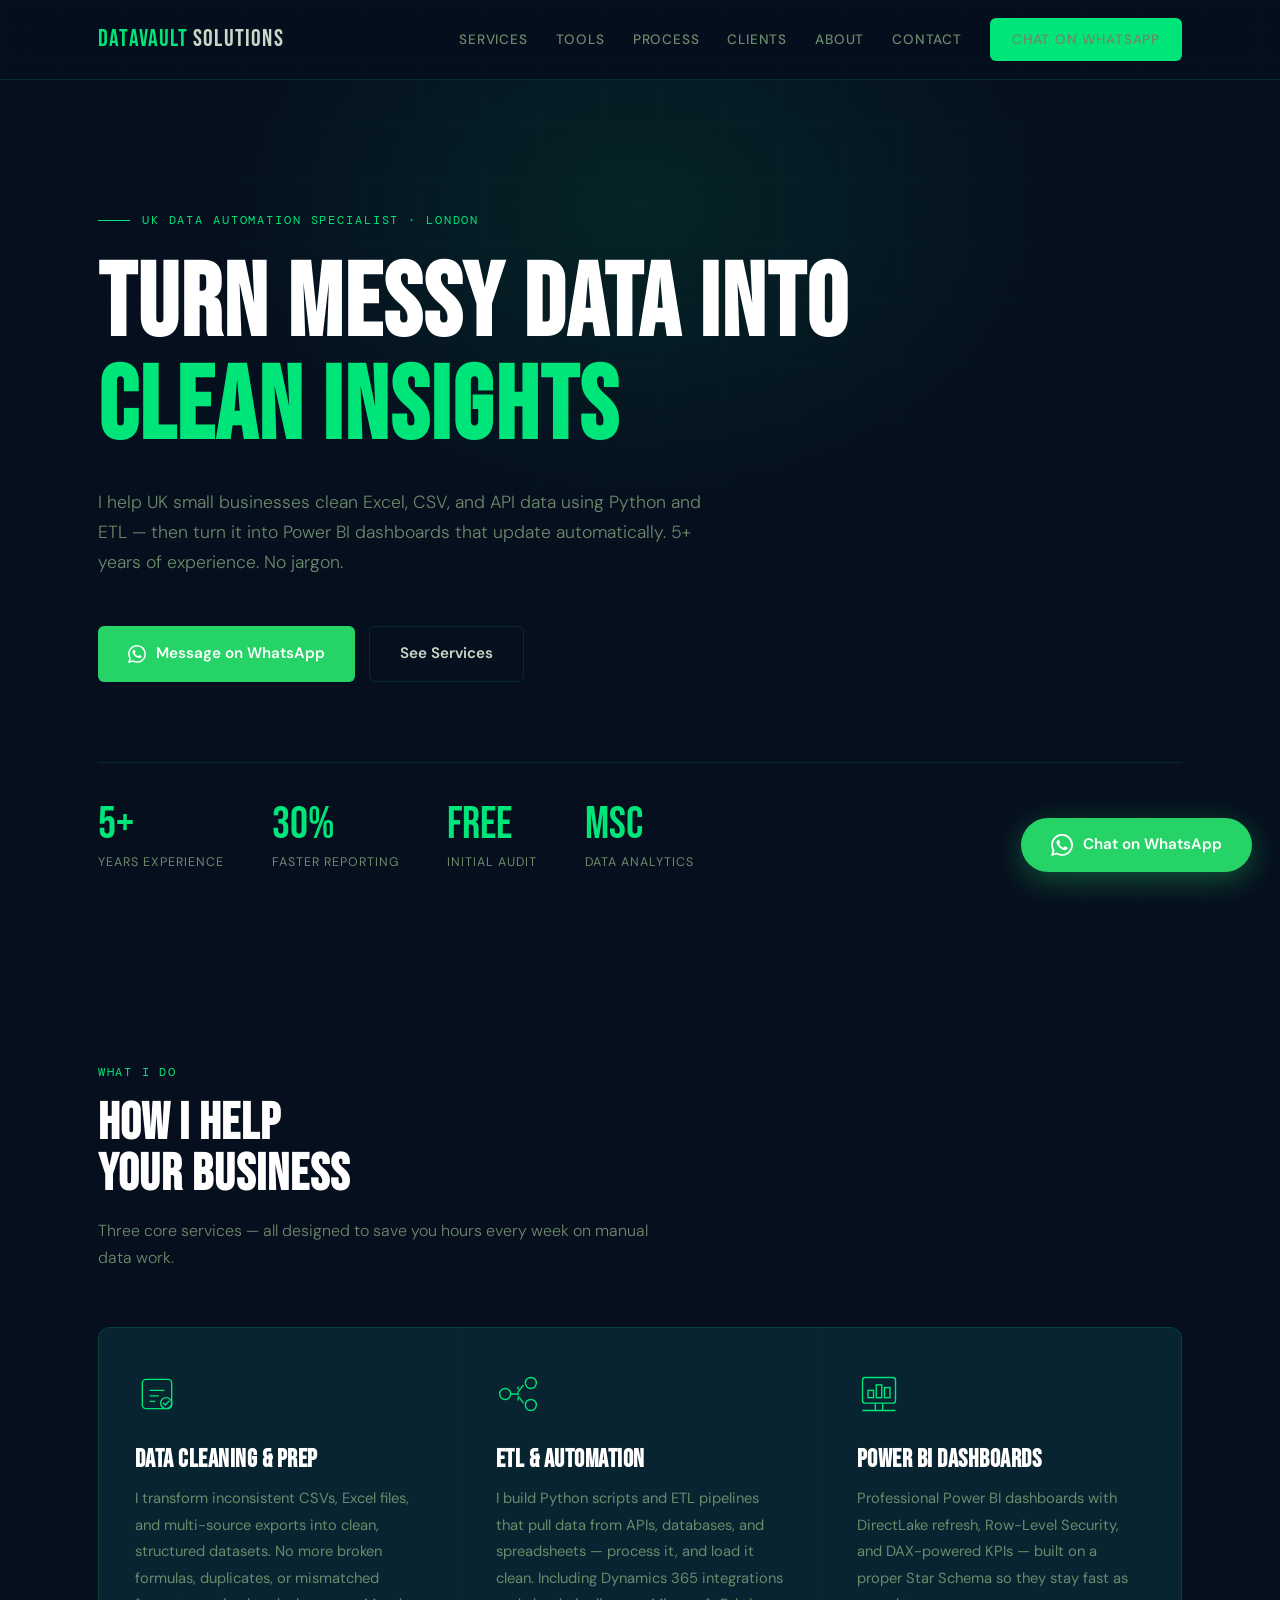
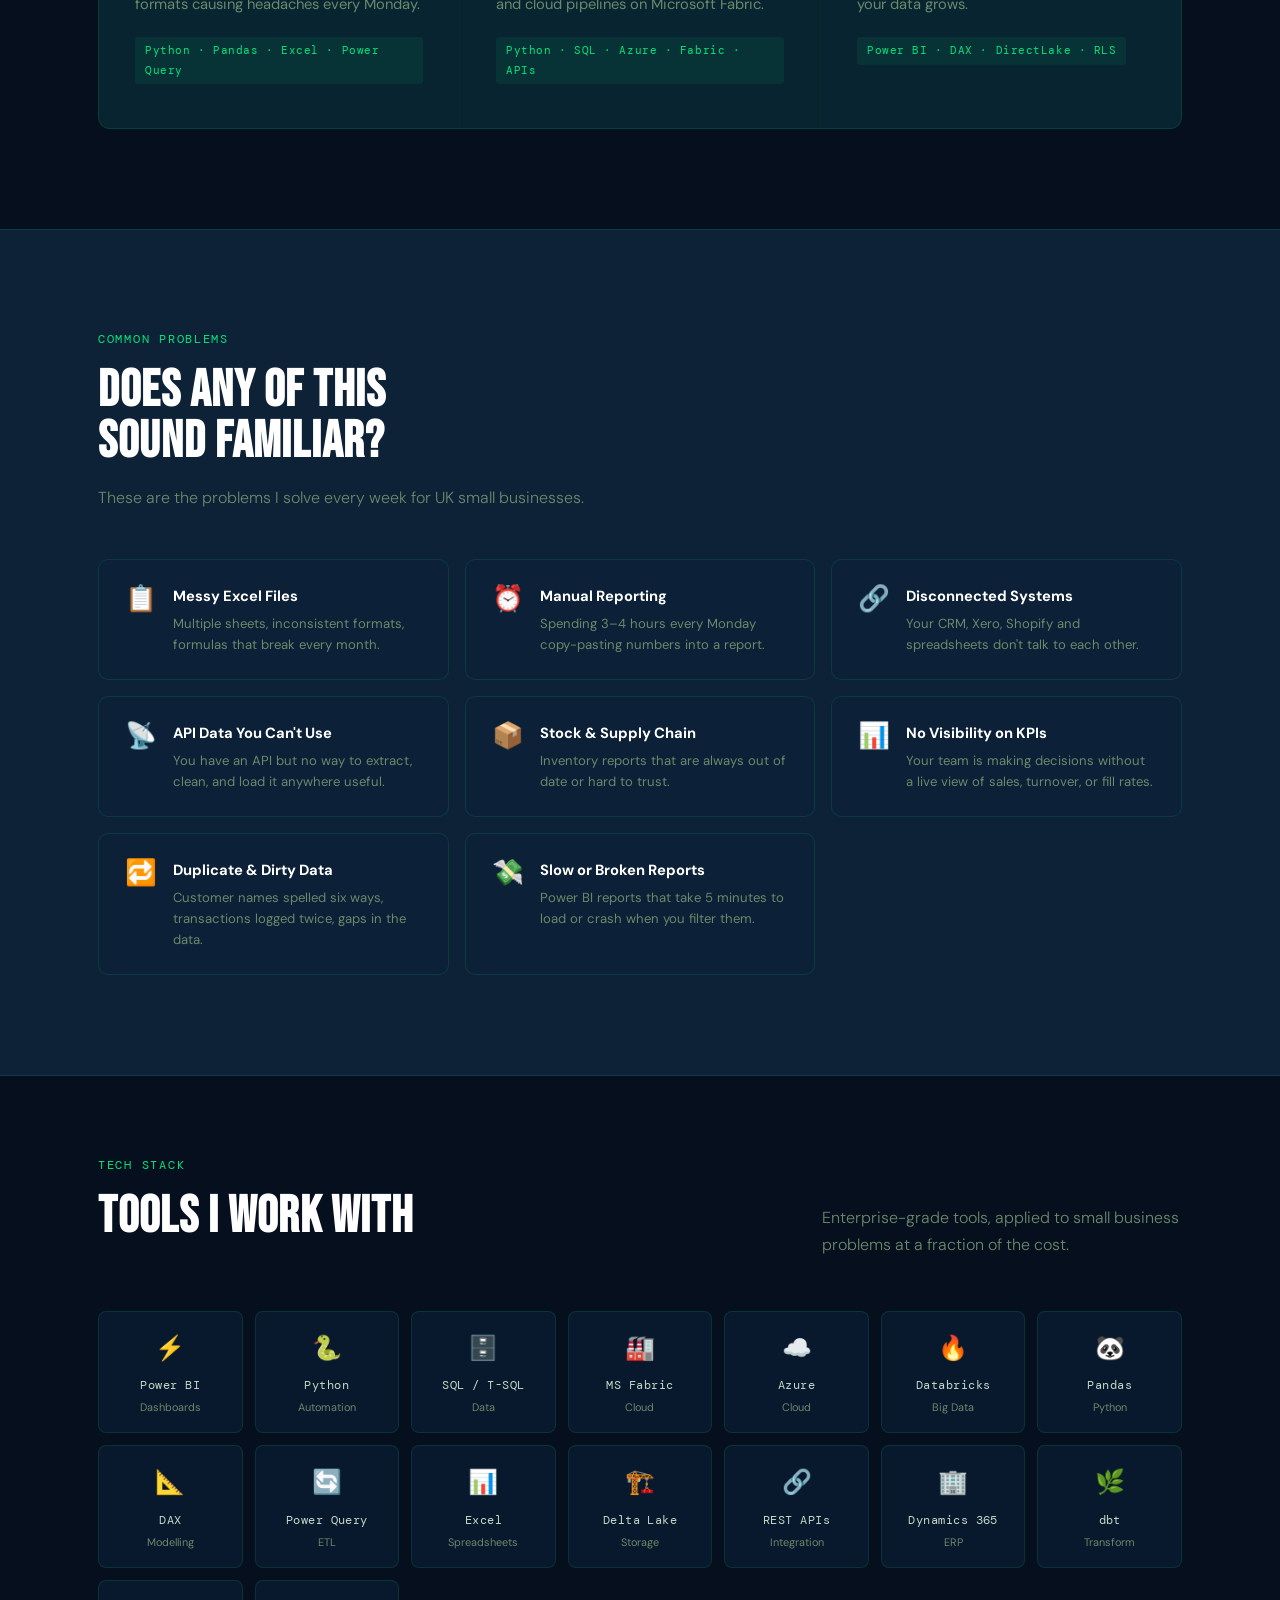
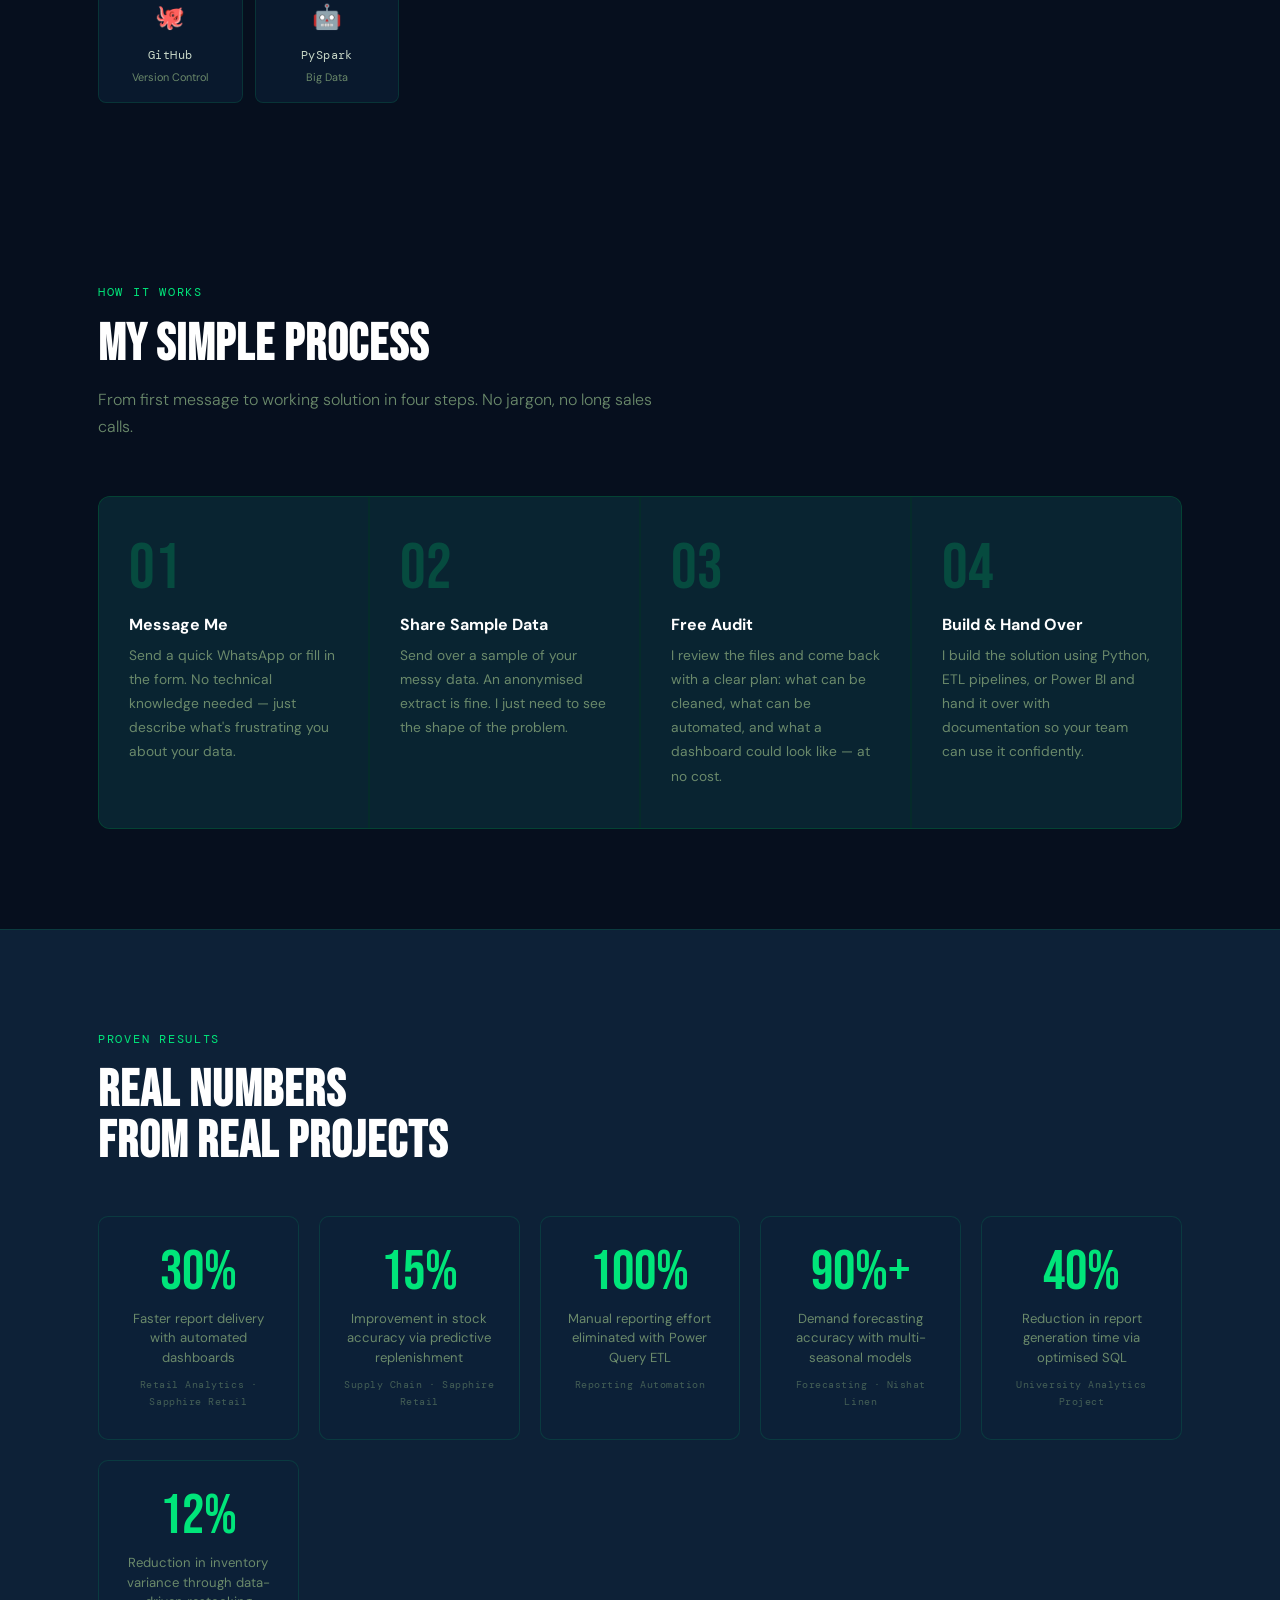
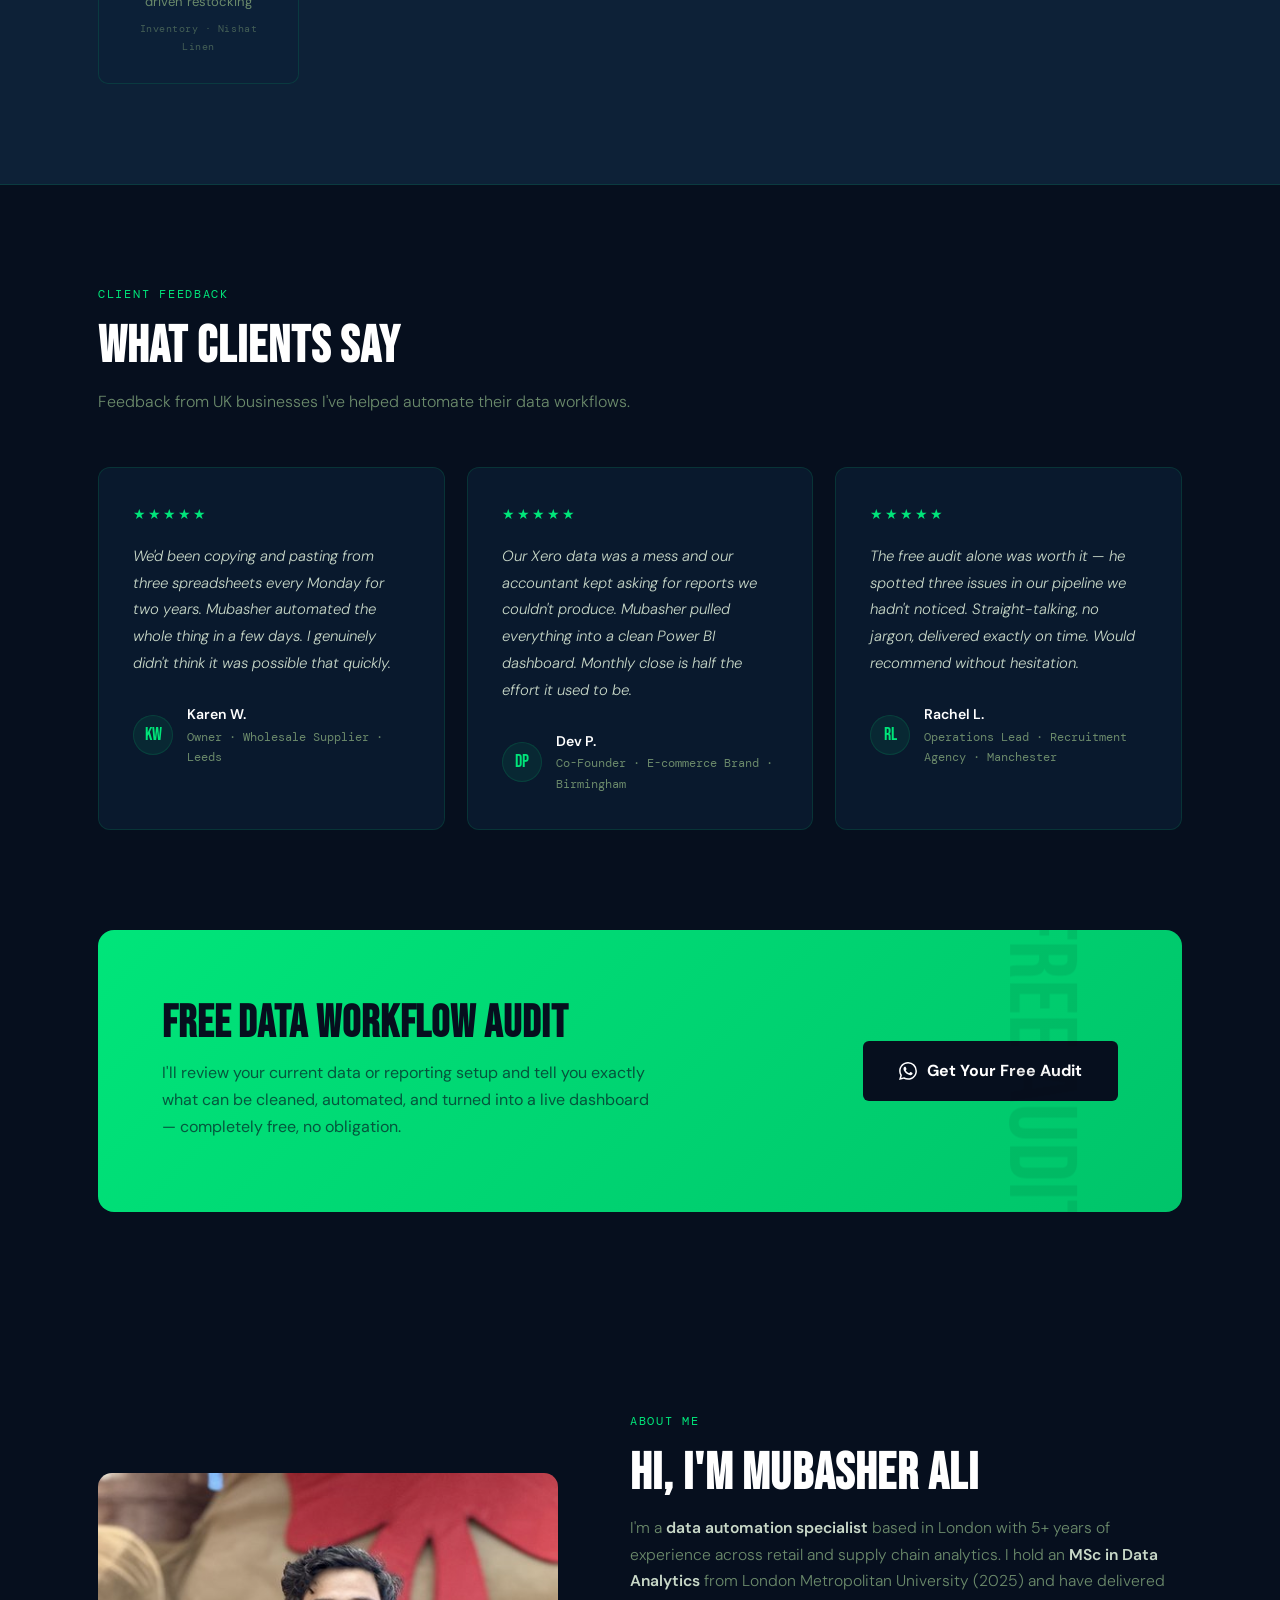
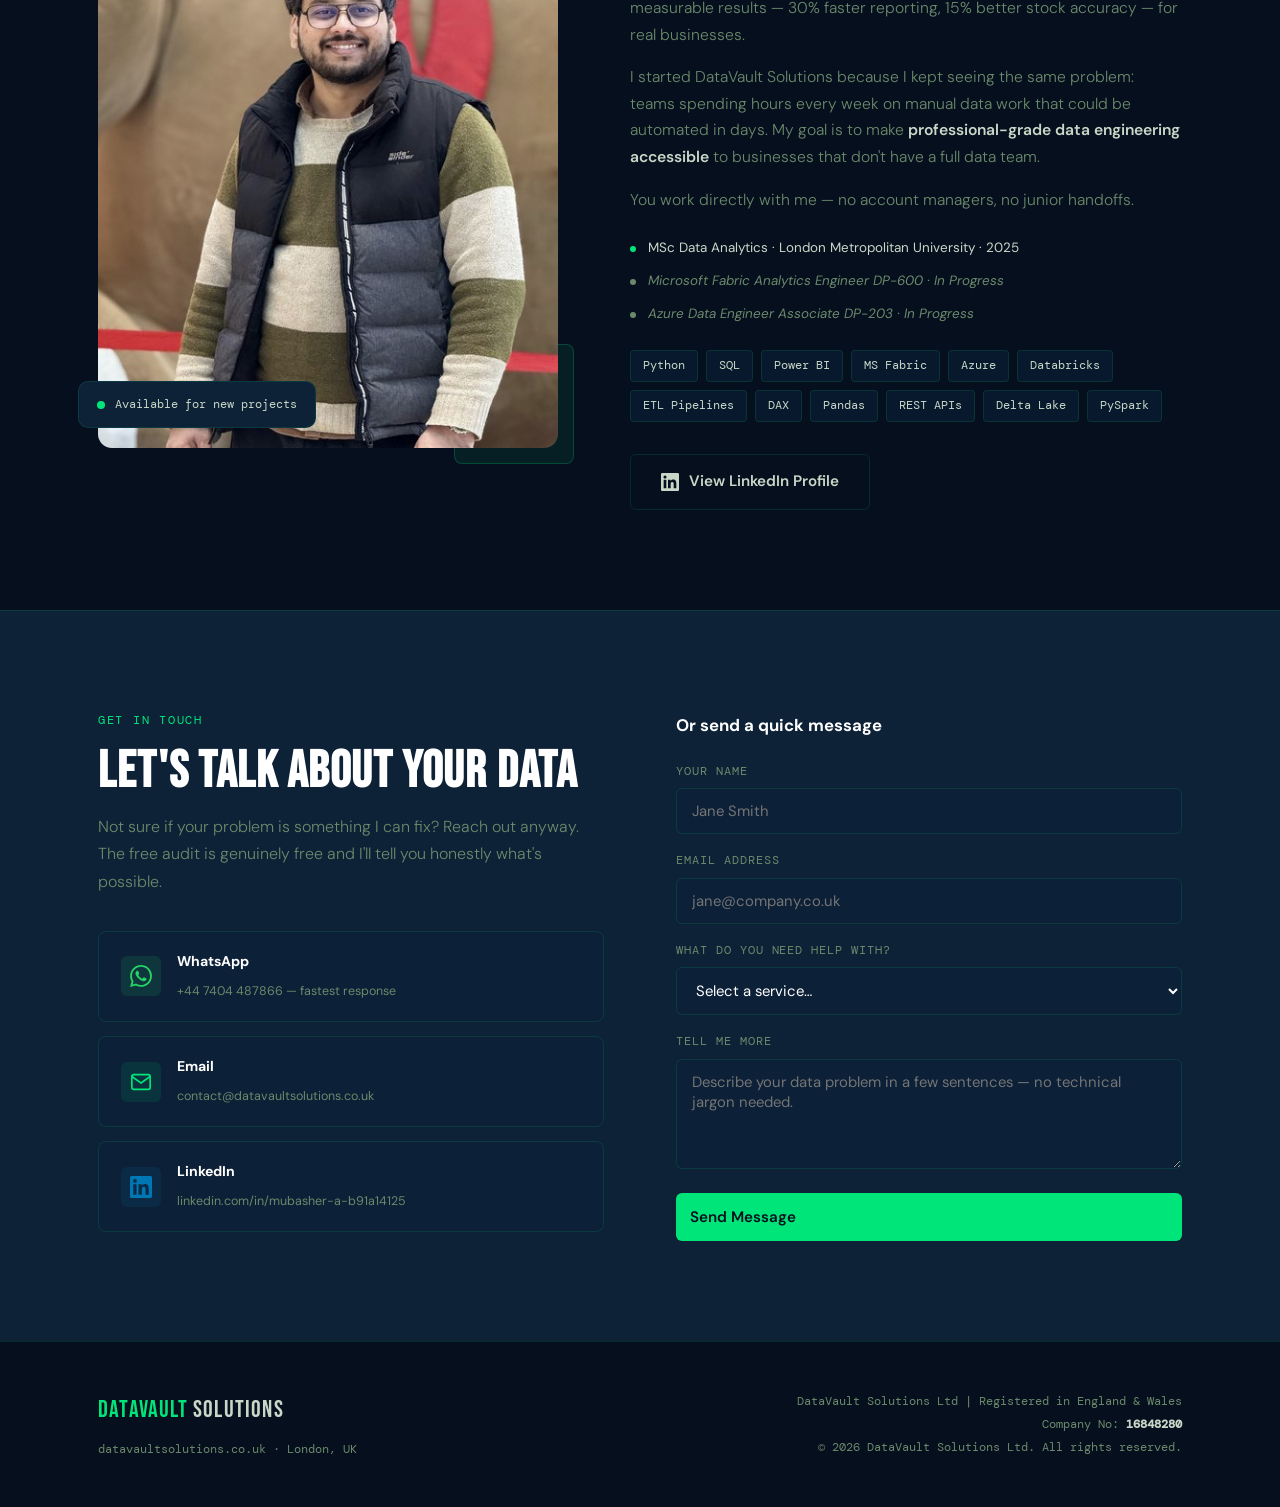
==== commit e811762b: "Update email contact information in index.html" ====
--- a/index.html
+++ b/index.html
@@ -490,7 +490,7 @@
                     </a>
                     <a href="mailto:mubasherali324@gmail.com" class="contact-method">
                         <div class="contact-method-icon" style="background:rgba(0,229,122,0.1)"><svg width="22" height="22" viewBox="0 0 24 24" fill="none" stroke="var(--emerald)" stroke-width="1.8"><path d="M4 4h16c1.1 0 2 .9 2 2v12c0 1.1-.9 2-2 2H4c-1.1 0-2-.9-2-2V6c0-1.1.9-2 2-2z"/><polyline points="22,6 12,13 2,6"/></svg></div>
-                        <div class="contact-method-text"><strong>Email</strong><span>mubasherali324@gmail.com</span></div>
+                        <div class="contact-method-text"><strong>Email</strong><span>contact@datavaultsolutions.co.uk</span></div>
                     </a>
                     <a href="https://www.linkedin.com/in/mubasher-a-b91a14125/" target="_blank" class="contact-method">
                         <div class="contact-method-icon" style="background:rgba(0,119,181,0.12)"><svg width="22" height="22" viewBox="0 0 24 24" fill="#0077B5"><path d="M20.447 20.452h-3.554v-5.569c0-1.328-.027-3.037-1.852-3.037-1.853 0-2.136 1.445-2.136 2.939v5.667H9.351V9h3.414v1.561h.046c.477-.9 1.637-1.85 3.37-1.85 3.601 0 4.267 2.37 4.267 5.455v6.286zM5.337 7.433a2.062 2.062 0 01-2.063-2.065 2.064 2.064 0 112.063 2.065zm1.782 13.019H3.555V9h3.564v11.452zM22.225 0H1.771C.792 0 0 .774 0 1.729v20.542C0 23.227.792 24 1.771 24h20.451C23.2 24 24 23.227 24 22.271V1.729C24 .774 23.2 0 22.222 0h.003z"/></svg></div>
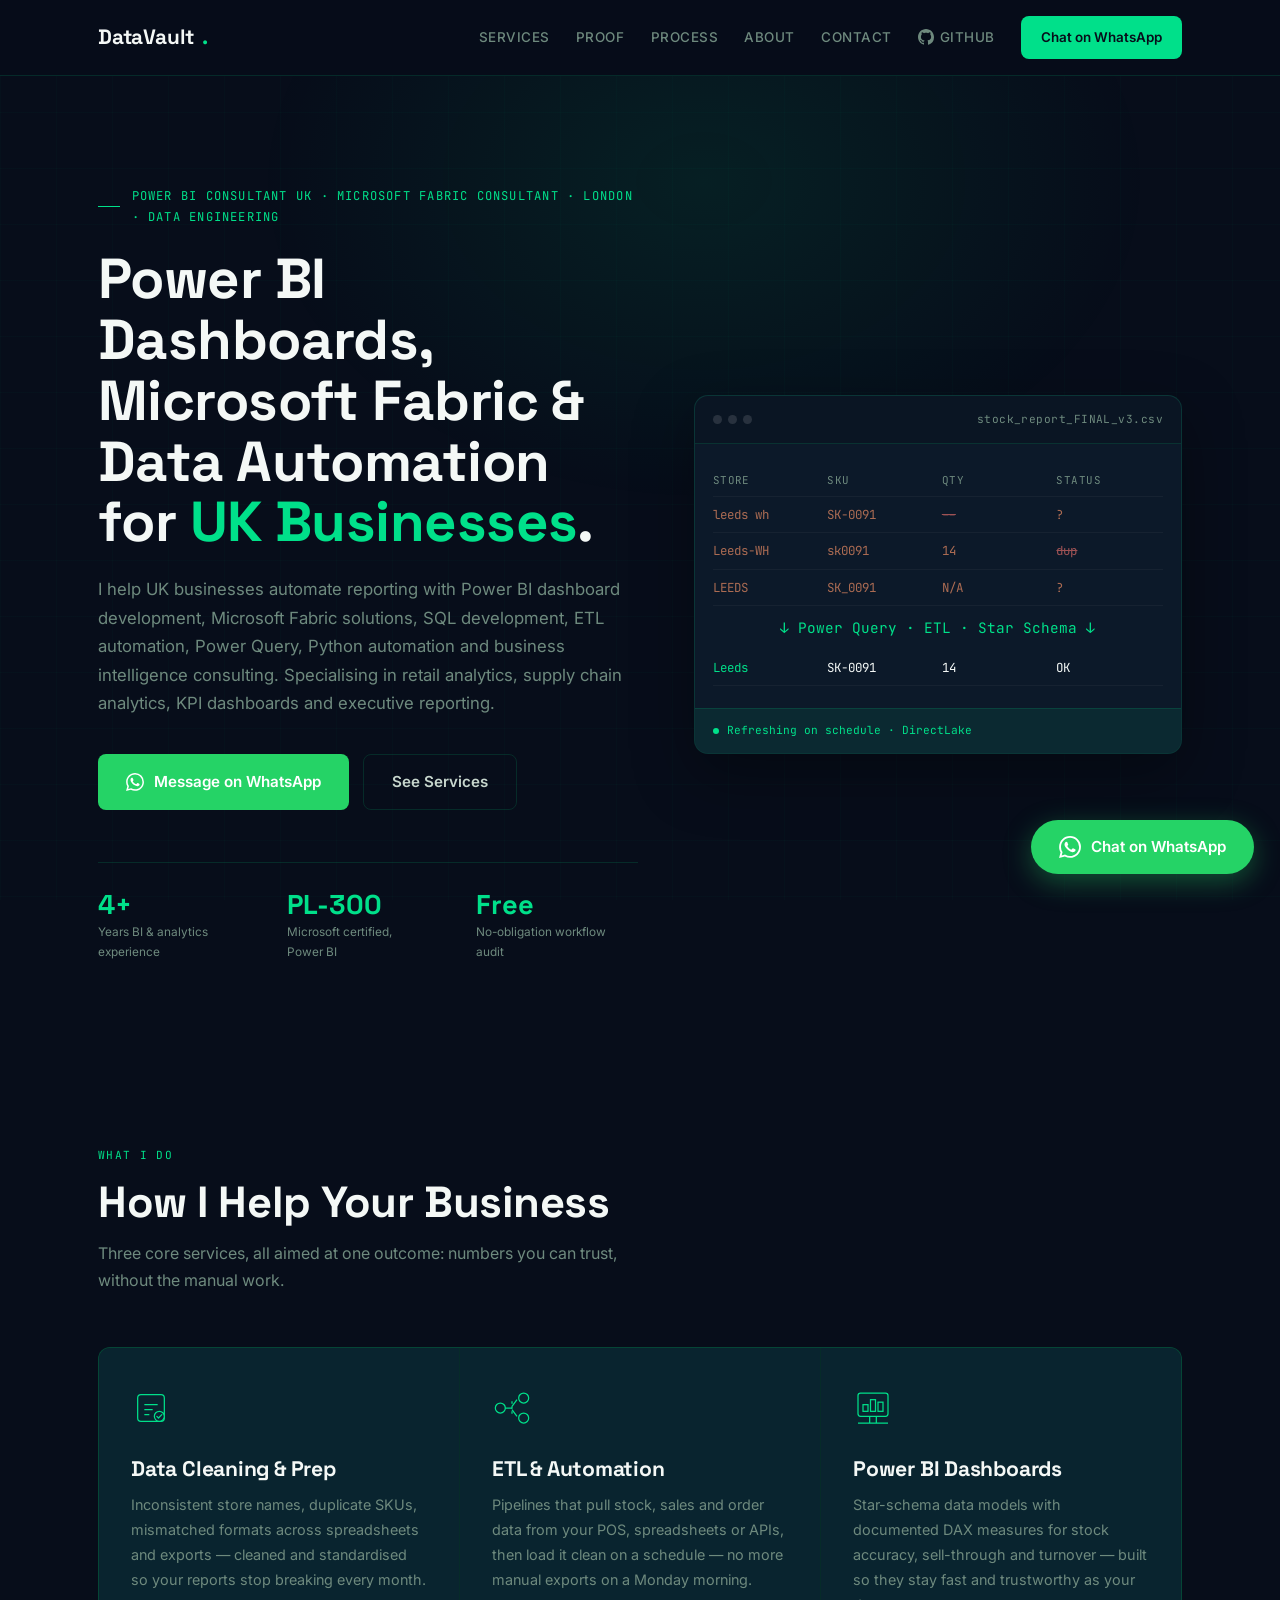
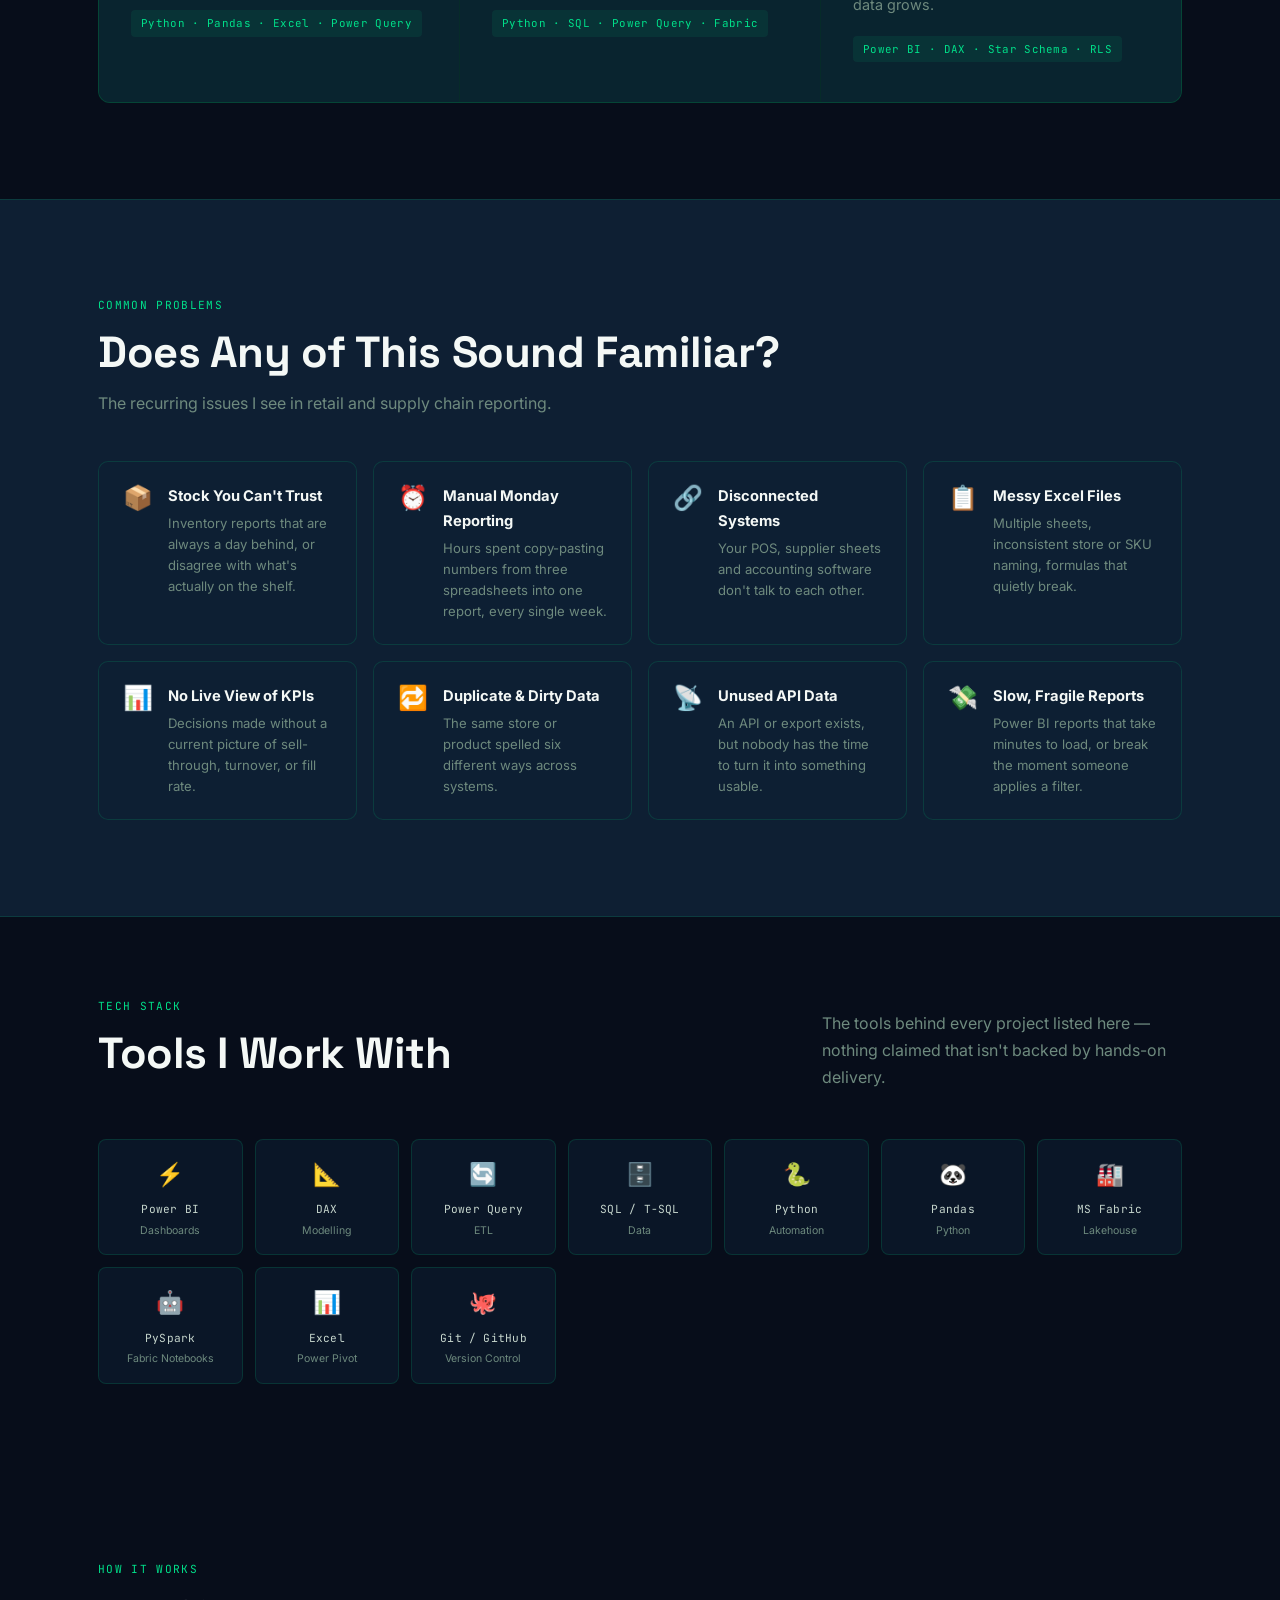
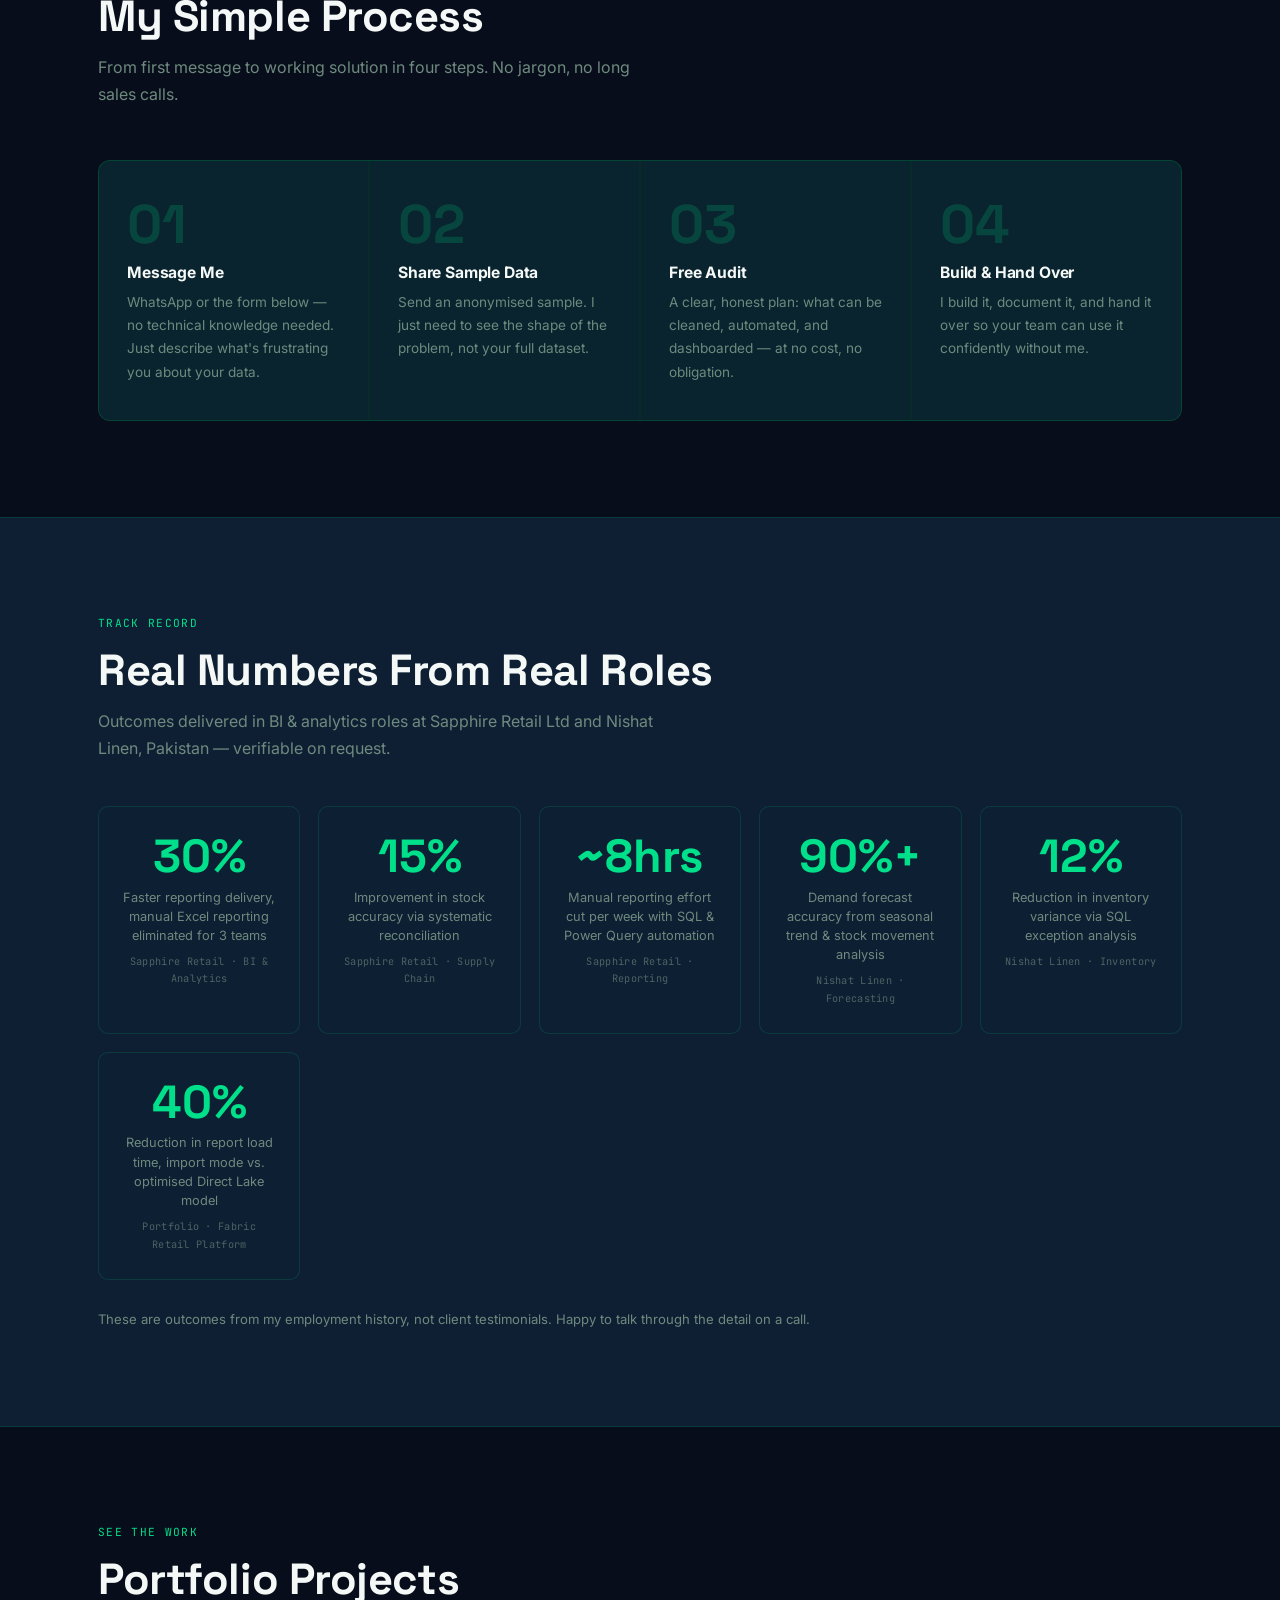
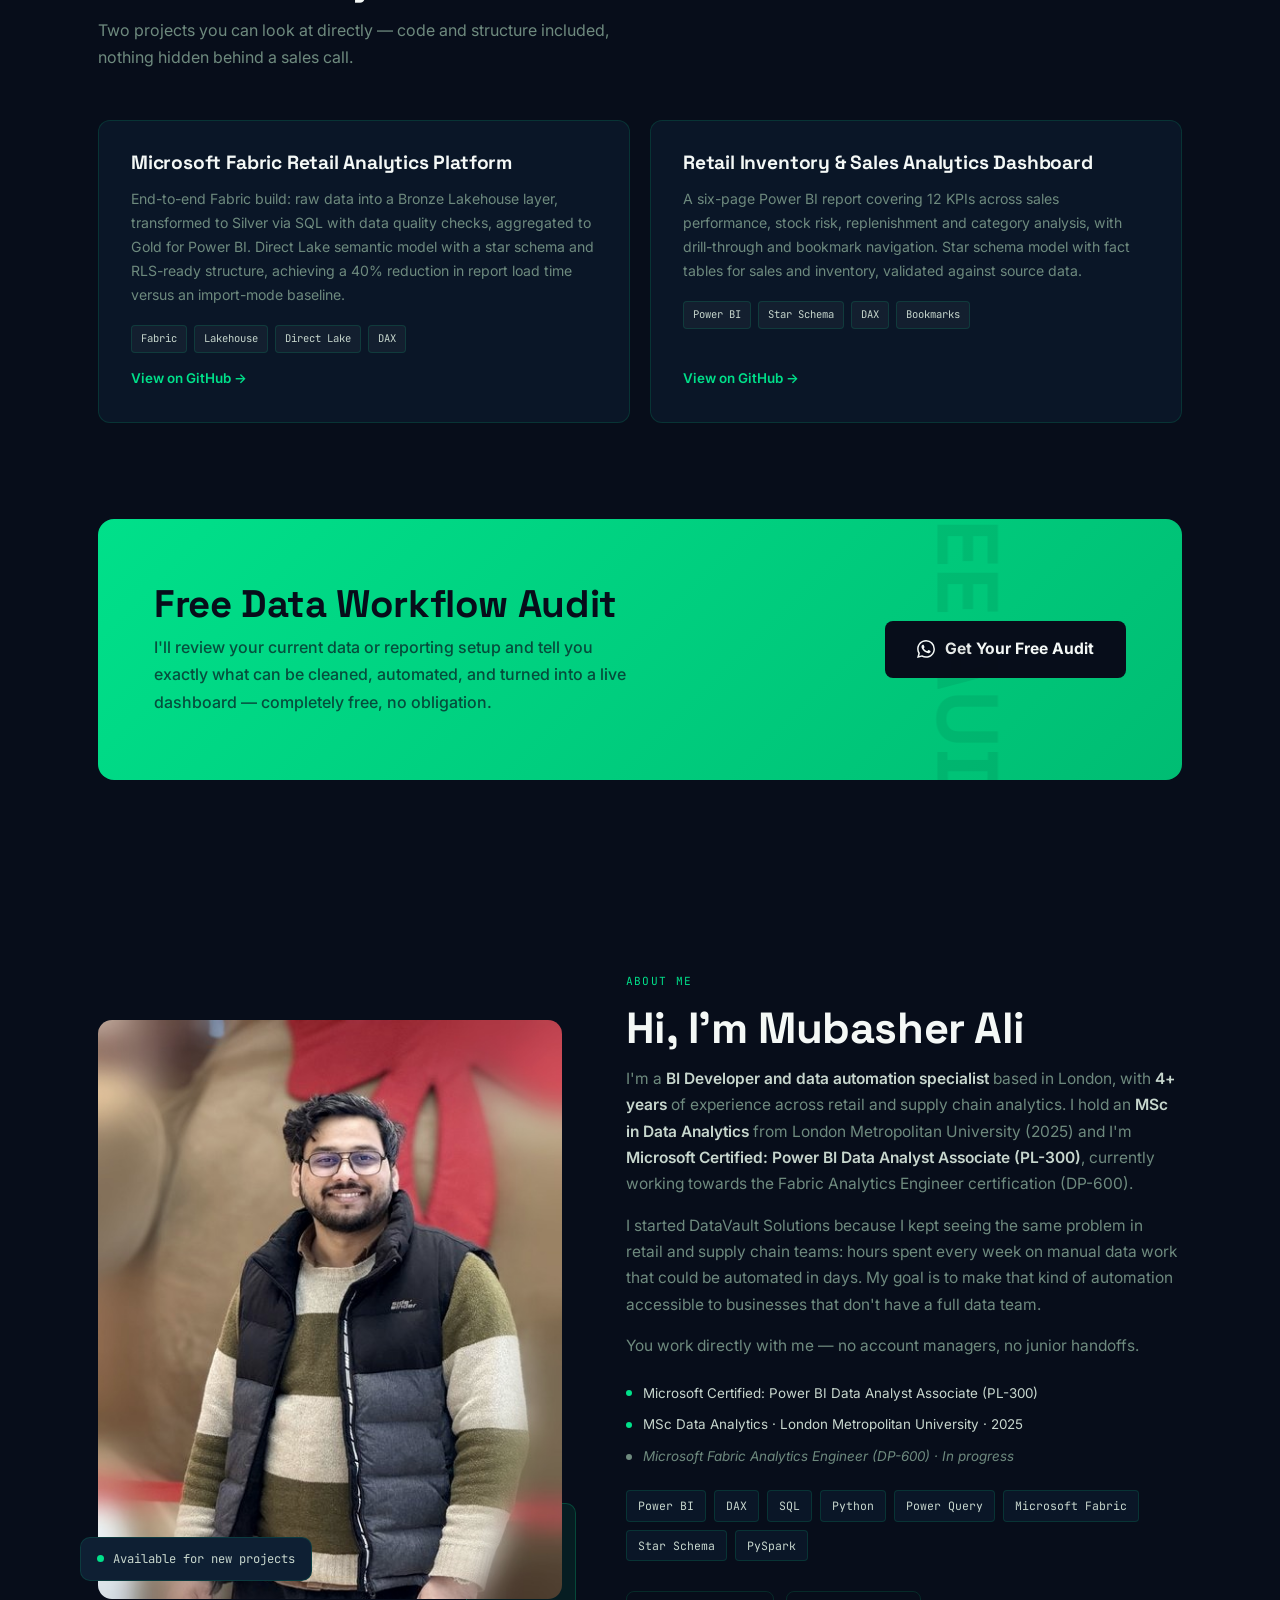
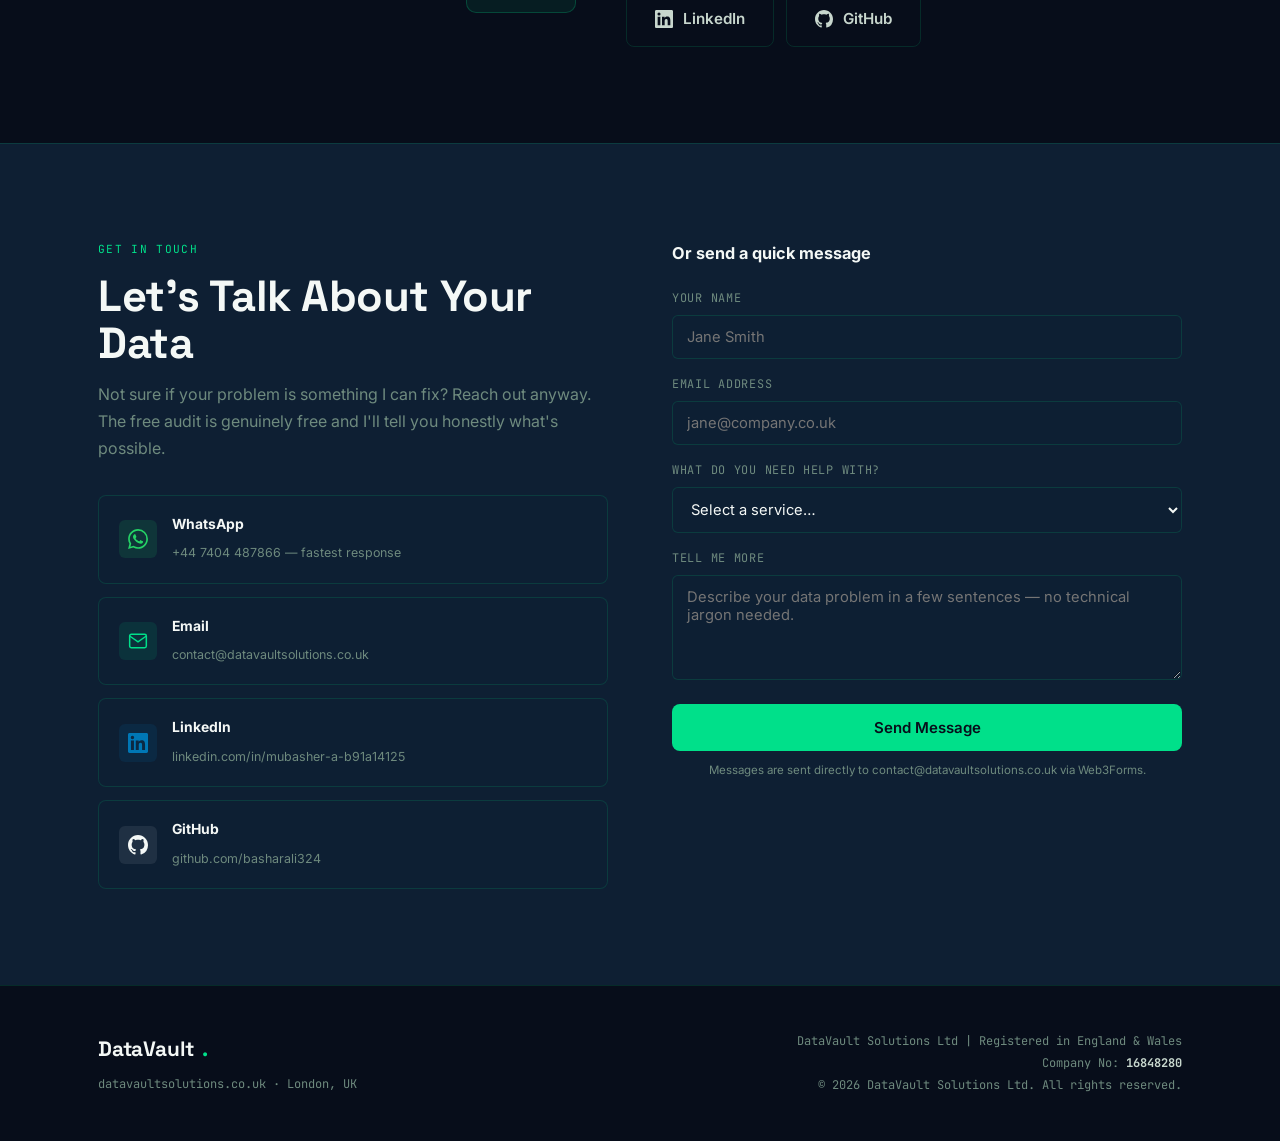
==== commit 47989c97: "Rename datavault-solutions-seo-optimized.html to index.html" ====
--- a/index.html
+++ b/index.html
@@ -1,225 +1,301 @@
 <!DOCTYPE html>
 <html lang="en-GB">
 <head>
-    <meta charset="UTF-8">
-    <meta name="viewport" content="width=device-width, initial-scale=1.0">
-    <title>DataVault Solutions Ltd – Data Cleaning, ETL & Power BI Dashboards UK</title>
-    <meta name="description" content="UK data automation specialist helping small businesses clean messy Excel, CSV and API data, build ETL pipelines, and create Power BI dashboards. Free workflow audit. Python, SQL, Microsoft Fabric.">
-    <meta property="og:title" content="DataVault Solutions Ltd | Data Automation Specialist UK">
-    <meta property="og:description" content="I help UK small businesses automate messy data workflows and build professional Power BI dashboards. Free workflow audit included.">
-    <meta property="og:url" content="https://datavaultsolutions.co.uk">
-    <meta property="og:type" content="website">
-    <link rel="icon" href="data:image/svg+xml,<svg xmlns='http://www.w3.org/2000/svg' viewBox='0 0 100 100'><rect width='100' height='100' rx='20' fill='%2300e57a'/><path d='M30 30h40v10H30zM30 45h30v10H30zM30 60h20v10H30z' fill='%23060f1e'/></svg>">
-    <link rel="preconnect" href="https://fonts.googleapis.com">
-    <link rel="preconnect" href="https://fonts.gstatic.com" crossorigin>
-    <link href="https://fonts.googleapis.com/css2?family=DM+Sans:ital,opsz,wght@0,9..40,300;0,9..40,400;0,9..40,500;0,9..40,700&family=Bebas+Neue&family=DM+Mono:wght@400;500&display=swap" rel="stylesheet">
-    <style>
-        :root {
-            --navy: #060f1e;
-            --navy-mid: #0d2137;
-            --emerald: #00e57a;
-            --emerald-dim: rgba(0, 229, 122, 0.08);
-            --emerald-glow: rgba(0, 229, 122, 0.22);
-            --white: #ffffff;
-            --text-main: #c8d8c8;
-            --text-muted: #6b8a6b;
-            --wa-green: #25D366;
-            --card-bg: rgba(13, 33, 55, 0.6);
-            --border: rgba(0, 229, 122, 0.13);
-        }
-        * { margin: 0; padding: 0; box-sizing: border-box; }
-        html { scroll-behavior: smooth; }
-        body { font-family: 'DM Sans', sans-serif; line-height: 1.7; color: var(--text-main); background: var(--navy); overflow-x: hidden; }
-        body::before {
-            content: ''; position: fixed; inset: 0;
-            background-image: linear-gradient(rgba(0,229,122,0.025) 1px, transparent 1px), linear-gradient(90deg, rgba(0,229,122,0.025) 1px, transparent 1px);
-            background-size: 60px 60px; pointer-events: none; z-index: 0;
-        }
-        h1, h2, h3 { font-family: 'Bebas Neue', sans-serif; letter-spacing: 0.02em; line-height: 1.0; }
-        .container { max-width: 1140px; margin: 0 auto; padding: 0 28px; position: relative; z-index: 1; }
-        section { padding: 100px 0; }
-
-        /* BUTTONS */
-        .btn { display: inline-flex; align-items: center; gap: 10px; padding: 14px 30px; border-radius: 6px; font-weight: 600; font-size: 0.95rem; text-decoration: none; transition: all 0.25s ease; cursor: pointer; border: none; font-family: 'DM Sans', sans-serif; }
-        .btn-primary { background: var(--emerald); color: var(--navy); }
-        .btn-primary:hover { transform: translateY(-2px); box-shadow: 0 8px 30px var(--emerald-glow); }
-        .btn-ghost { background: transparent; border: 1px solid var(--border); color: var(--text-main); }
-        .btn-ghost:hover { border-color: var(--emerald); color: var(--emerald); }
-        .btn-wa { background: var(--wa-green); color: white; }
-        .btn-wa:hover { transform: translateY(-2px); box-shadow: 0 8px 30px rgba(37,211,102,0.35); }
-
-        /* HEADER */
-        header { position: sticky; top: 0; z-index: 1000; padding: 18px 0; background: rgba(6,15,30,0.88); backdrop-filter: blur(16px); border-bottom: 1px solid var(--border); }
-        nav { display: flex; justify-content: space-between; align-items: center; }
-        .logo { font-family: 'Bebas Neue', sans-serif; font-size: 1.5rem; color: var(--emerald); text-decoration: none; letter-spacing: 0.05em; }
-        .logo span { color: var(--text-main); }
-        .nav-links { display: flex; gap: 28px; align-items: center; }
-        .nav-links a { text-decoration: none; color: var(--text-muted); font-weight: 500; font-size: 0.85rem; letter-spacing: 0.06em; text-transform: uppercase; transition: color 0.2s; }
-        .nav-links a:hover { color: var(--emerald); }
-
-        /* HERO */
-        .hero { padding: 130px 0 90px; position: relative; overflow: hidden; }
-        .hero-glow { position: absolute; top: -200px; left: 50%; transform: translateX(-50%); width: 900px; height: 650px; background: radial-gradient(ellipse, rgba(0,229,122,0.1) 0%, transparent 70%); pointer-events: none; }
-        .hero-eyebrow { font-family: 'DM Mono', monospace; font-size: 0.78rem; color: var(--emerald); letter-spacing: 0.15em; text-transform: uppercase; margin-bottom: 24px; display: flex; align-items: center; gap: 12px; }
-        .hero-eyebrow::before { content: ''; display: inline-block; width: 32px; height: 1px; background: var(--emerald); }
-        .hero h1 { font-size: clamp(3.8rem, 8vw, 7rem); color: var(--white); max-width: 900px; margin-bottom: 28px; }
-        .hero h1 em { font-style: normal; color: var(--emerald); }
-        .hero-sub { max-width: 620px; font-size: 1.1rem; color: var(--text-muted); margin-bottom: 48px; font-weight: 300; }
-        .hero-btns { display: flex; gap: 14px; flex-wrap: wrap; }
-        .hero-stats { display: flex; gap: 48px; margin-top: 80px; padding-top: 40px; border-top: 1px solid var(--border); flex-wrap: wrap; }
-        .stat-num { font-family: 'Bebas Neue', sans-serif; font-size: 2.8rem; color: var(--emerald); line-height: 1; }
-        .stat-label { font-size: 0.78rem; color: var(--text-muted); text-transform: uppercase; letter-spacing: 0.08em; margin-top: 4px; }
-
-        /* SECTION LABELS */
-        .section-label { font-family: 'DM Mono', monospace; font-size: 0.72rem; color: var(--emerald); letter-spacing: 0.15em; text-transform: uppercase; margin-bottom: 16px; }
-        .section-title { font-size: clamp(2.5rem, 4vw, 3.8rem); color: var(--white); margin-bottom: 16px; }
-        .section-subtitle { color: var(--text-muted); max-width: 560px; font-weight: 300; }
-
-        /* SERVICES */
-        .services-grid { display: grid; grid-template-columns: repeat(3, 1fr); gap: 1px; background: var(--border); border: 1px solid var(--border); border-radius: 12px; overflow: hidden; margin-top: 56px; }
-        .service-card { background: var(--card-bg); padding: 44px 36px; transition: background 0.3s; }
-        .service-card:hover { background: rgba(0,229,122,0.05); }
-        .service-icon { width: 44px; height: 44px; margin-bottom: 24px; color: var(--emerald); }
-        .service-card h3 { font-size: 1.55rem; color: var(--white); margin-bottom: 12px; }
-        .service-card p { font-size: 0.92rem; color: var(--text-muted); line-height: 1.8; }
-        .service-tag { display: inline-block; margin-top: 20px; font-family: 'DM Mono', monospace; font-size: 0.7rem; color: var(--emerald); background: var(--emerald-dim); padding: 4px 10px; border-radius: 3px; letter-spacing: 0.05em; }
-
-        /* PROBLEMS VISUAL GRID */
-        #problems { background: var(--navy-mid); border-top: 1px solid var(--border); border-bottom: 1px solid var(--border); }
-        .problems-grid { display: grid; grid-template-columns: repeat(auto-fill, minmax(260px, 1fr)); gap: 16px; margin-top: 48px; }
-        .problem-card { background: var(--card-bg); border: 1px solid var(--border); border-radius: 10px; padding: 24px 26px; display: flex; align-items: flex-start; gap: 16px; transition: border-color 0.2s, background 0.2s; }
-        .problem-card:hover { border-color: rgba(0,229,122,0.4); background: rgba(0,229,122,0.04); }
-        .problem-icon { font-size: 1.6rem; line-height: 1; flex-shrink: 0; margin-top: 2px; }
-        .problem-card h4 { font-family: 'DM Sans', sans-serif; font-weight: 700; font-size: 0.92rem; color: var(--white); margin-bottom: 4px; letter-spacing: 0; }
-        .problem-card p { font-size: 0.82rem; color: var(--text-muted); line-height: 1.6; }
-
-        /* TOOLS VISUAL */
-        #tools { padding: 80px 0; }
-        .tools-header { display: flex; justify-content: space-between; align-items: flex-end; gap: 40px; flex-wrap: wrap; margin-bottom: 52px; }
-        .tools-grid { display: grid; grid-template-columns: repeat(auto-fill, minmax(130px, 1fr)); gap: 12px; }
-        .tool-chip { background: var(--card-bg); border: 1px solid var(--border); border-radius: 8px; padding: 16px 14px; text-align: center; transition: all 0.2s; cursor: default; }
-        .tool-chip:hover { border-color: var(--emerald); transform: translateY(-2px); }
-        .tool-chip-icon { font-size: 1.5rem; margin-bottom: 8px; }
-        .tool-chip-name { font-family: 'DM Mono', monospace; font-size: 0.72rem; color: var(--text-main); letter-spacing: 0.04em; }
-        .tool-chip-cat { font-size: 0.68rem; color: var(--text-muted); margin-top: 2px; }
-
-        /* PROCESS */
-        #process {}
-        .process-grid { display: grid; grid-template-columns: repeat(4, 1fr); gap: 2px; margin-top: 56px; background: var(--border); border: 1px solid var(--border); border-radius: 12px; overflow: hidden; }
-        .process-step { background: var(--card-bg); padding: 40px 30px; transition: background 0.3s; }
-        .process-step:hover { background: rgba(0,229,122,0.04); }
-        .process-num { font-family: 'Bebas Neue', sans-serif; font-size: 4rem; color: var(--emerald); opacity: 0.2; line-height: 1; margin-bottom: 16px; }
-        .process-step h3 { font-family: 'DM Sans', sans-serif; font-weight: 700; font-size: 1rem; color: var(--white); margin-bottom: 10px; letter-spacing: 0; }
-        .process-step p { font-size: 0.86rem; color: var(--text-muted); line-height: 1.75; }
-
-        /* RESULTS VISUAL */
-        #results { background: var(--navy-mid); border-top: 1px solid var(--border); border-bottom: 1px solid var(--border); }
-        .results-grid { display: grid; grid-template-columns: repeat(auto-fill, minmax(200px, 1fr)); gap: 20px; margin-top: 48px; }
-        .result-card { background: var(--card-bg); border: 1px solid var(--border); border-radius: 10px; padding: 28px 24px; text-align: center; }
-        .result-num { font-family: 'Bebas Neue', sans-serif; font-size: 3.5rem; color: var(--emerald); line-height: 1; }
-        .result-label { font-size: 0.82rem; color: var(--text-muted); margin-top: 8px; line-height: 1.5; }
-        .result-source { font-family: 'DM Mono', monospace; font-size: 0.65rem; color: rgba(107,138,107,0.6); margin-top: 8px; letter-spacing: 0.05em; }
-
-        /* TESTIMONIALS */
-        #testimonials {}
-        .testimonials-grid { display: grid; grid-template-columns: repeat(3, 1fr); gap: 22px; margin-top: 52px; }
-        .testimonial-card { background: var(--card-bg); border: 1px solid var(--border); border-radius: 12px; padding: 34px; transition: border-color 0.3s; }
-        .testimonial-card:hover { border-color: rgba(0,229,122,0.35); }
-        .stars { color: var(--emerald); font-size: 0.9rem; letter-spacing: 2px; margin-bottom: 16px; }
-        .testimonial-text { font-size: 0.93rem; color: var(--text-main); line-height: 1.8; margin-bottom: 26px; font-style: italic; font-weight: 300; }
-        .testimonial-author { display: flex; align-items: center; gap: 14px; }
-        .author-avatar { width: 40px; height: 40px; border-radius: 50%; background: var(--emerald-dim); border: 1px solid var(--border); display: flex; align-items: center; justify-content: center; font-family: 'Bebas Neue', sans-serif; font-size: 1.1rem; color: var(--emerald); flex-shrink: 0; }
-        .author-name { font-weight: 600; font-size: 0.88rem; color: var(--white); }
-        .author-role { font-size: 0.76rem; color: var(--text-muted); font-family: 'DM Mono', monospace; }
-
-        /* AUDIT CTA */
-        .audit-wrap { padding-bottom: 100px; }
-        .audit-inner { background: linear-gradient(135deg, var(--emerald) 0%, #00c46a 100%); border-radius: 16px; padding: 72px 64px; display: flex; align-items: center; justify-content: space-between; gap: 40px; position: relative; overflow: hidden; }
-        .audit-inner::before { content: 'FREE AUDIT'; position: absolute; right: -20px; top: 50%; transform: translateY(-50%) rotate(90deg); font-family: 'Bebas Neue', sans-serif; font-size: 6rem; color: rgba(0,0,0,0.07); white-space: nowrap; pointer-events: none; }
-        .audit-text h2 { font-size: 2.8rem; color: var(--navy); margin-bottom: 12px; }
-        .audit-text p { color: rgba(6,15,30,0.65); max-width: 500px; font-weight: 400; }
-        .btn-audit { background: var(--navy); color: var(--white); padding: 16px 36px; border-radius: 6px; font-weight: 700; text-decoration: none; display: inline-flex; align-items: center; gap: 10px; transition: all 0.25s; font-family: 'DM Sans', sans-serif; font-size: 1rem; white-space: nowrap; flex-shrink: 0; }
-        .btn-audit:hover { transform: translateY(-3px); box-shadow: 0 12px 40px rgba(0,0,0,0.3); }
-
-        /* ABOUT */
-        #about {}
-        .about-grid { display: grid; grid-template-columns: 1fr 1.2fr; gap: 72px; align-items: center; }
-        .about-photo-wrap { position: relative; }
-        .about-photo-wrap img { width: 100%; aspect-ratio: 4/5; object-fit: cover; object-position: center top; border-radius: 14px; display: block; filter: saturate(0.9); }
-        .about-accent { position: absolute; bottom: -16px; right: -16px; width: 120px; height: 120px; background: var(--emerald-dim); border: 1px solid var(--emerald-glow); border-radius: 8px; z-index: -1; }
-        .about-badge { position: absolute; bottom: 20px; left: -20px; background: var(--navy-mid); border: 1px solid var(--border); border-radius: 10px; padding: 12px 18px; display: flex; align-items: center; gap: 10px; }
-        .about-badge-dot { width: 8px; height: 8px; border-radius: 50%; background: var(--emerald); flex-shrink: 0; animation: pulse 2s infinite; }
-        @keyframes pulse { 0%,100%{opacity:1;transform:scale(1)} 50%{opacity:0.5;transform:scale(1.3)} }
-        .about-badge-text { font-size: 0.78rem; color: var(--text-main); font-family: 'DM Mono', monospace; }
-        .about-content p { color: var(--text-muted); margin-bottom: 16px; font-weight: 300; font-size: 0.98rem; }
-        .about-content p strong { color: var(--text-main); font-weight: 600; }
-        .certs { margin: 24px 0; display: flex; flex-direction: column; gap: 10px; }
-        .cert-item { display: flex; align-items: center; gap: 12px; font-size: 0.84rem; }
-        .cert-dot { width: 6px; height: 6px; border-radius: 50%; background: var(--emerald); flex-shrink: 0; }
-        .cert-active { color: var(--text-main); }
-        .cert-progress { color: var(--text-muted); font-style: italic; }
-        .skills-chips { display: flex; flex-wrap: wrap; gap: 8px; margin: 24px 0 32px; }
-        .chip { font-family: 'DM Mono', monospace; font-size: 0.73rem; padding: 5px 12px; border: 1px solid var(--border); border-radius: 4px; color: var(--text-main); background: var(--card-bg); }
-
-        /* CONTACT */
-        #contact { background: var(--navy-mid); border-top: 1px solid var(--border); }
-        .contact-grid { display: grid; grid-template-columns: 1fr 1fr; gap: 72px; align-items: start; }
-        .contact-methods { display: flex; flex-direction: column; gap: 14px; margin-top: 36px; }
-        .contact-method { display: flex; align-items: center; gap: 16px; padding: 18px 22px; background: var(--card-bg); border: 1px solid var(--border); border-radius: 8px; text-decoration: none; transition: border-color 0.2s; }
-        .contact-method:hover { border-color: var(--emerald); }
-        .contact-method-icon { width: 40px; height: 40px; border-radius: 6px; display: flex; align-items: center; justify-content: center; flex-shrink: 0; }
-        .contact-method-text strong { display: block; color: var(--white); font-size: 0.88rem; margin-bottom: 2px; }
-        .contact-method-text span { font-size: 0.78rem; color: var(--text-muted); }
-        .form-title { font-family: 'DM Sans', sans-serif; font-weight: 700; font-size: 1.05rem; color: var(--white); margin-bottom: 22px; }
-        .form-group { margin-bottom: 16px; }
-        .form-group label { display: block; font-size: 0.75rem; font-family: 'DM Mono', monospace; color: var(--text-muted); letter-spacing: 0.08em; text-transform: uppercase; margin-bottom: 7px; }
-        .form-group input, .form-group select, .form-group textarea { width: 100%; background: var(--card-bg); border: 1px solid var(--border); border-radius: 6px; padding: 12px 15px; color: var(--white); font-family: 'DM Sans', sans-serif; font-size: 0.93rem; outline: none; transition: border-color 0.2s; }
-        .form-group input:focus, .form-group select:focus, .form-group textarea:focus { border-color: var(--emerald); }
-        .form-group select option { background: var(--navy-mid); }
-        .form-group textarea { resize: vertical; min-height: 110px; }
-        .form-submit { width: 100%; padding: 14px; font-size: 0.95rem; }
-        #form-success { display: none; background: var(--emerald-dim); border: 1px solid var(--emerald-glow); border-radius: 8px; padding: 14px; color: var(--emerald); font-size: 0.85rem; text-align: center; margin-top: 12px; font-family: 'DM Mono', monospace; }
-
-        /* FOOTER */
-        footer { padding: 48px 0; border-top: 1px solid var(--border); }
-        .footer-inner { display: flex; justify-content: space-between; align-items: center; gap: 24px; flex-wrap: wrap; }
-        .footer-left p { font-size: 0.75rem; color: var(--text-muted); margin-top: 8px; font-family: 'DM Mono', monospace; }
-        .footer-right { text-align: right; font-size: 0.75rem; color: var(--text-muted); font-family: 'DM Mono', monospace; line-height: 1.9; }
-
-        /* FLOAT WA */
-        .float-wa { position: fixed; bottom: 28px; right: 28px; z-index: 1000; border-radius: 50px; box-shadow: 0 8px 30px rgba(37,211,102,0.35); }
-
-        /* ANIMATIONS */
-        @keyframes fadeUp { from{opacity:0;transform:translateY(24px)} to{opacity:1;transform:translateY(0)} }
-        .hero > .container > *:nth-child(1){animation:fadeUp 0.7s ease 0.1s both}
-        .hero > .container > *:nth-child(2){animation:fadeUp 0.7s ease 0.2s both}
-        .hero > .container > *:nth-child(3){animation:fadeUp 0.7s ease 0.3s both}
-        .hero > .container > *:nth-child(4){animation:fadeUp 0.7s ease 0.45s both}
-        .hero > .container > *:nth-child(5){animation:fadeUp 0.7s ease 0.6s both}
-
-        /* RESPONSIVE */
-        @media(max-width:960px){
-            .services-grid{grid-template-columns:1fr}
-            .process-grid{grid-template-columns:repeat(2,1fr)}
-            .testimonials-grid{grid-template-columns:1fr}
-            .about-grid{grid-template-columns:1fr;gap:48px}
-            .about-photo-wrap{max-width:360px}
-            .contact-grid{grid-template-columns:1fr;gap:48px}
-            .audit-inner{flex-direction:column;text-align:center;padding:48px 28px}
-        }
-        @media(max-width:768px){
-            section{padding:72px 0}
-            .nav-links{display:none}
-            .hero{padding:100px 0 72px}
-            .process-grid{grid-template-columns:1fr}
-            .footer-inner{flex-direction:column;text-align:center}
-            .footer-right{text-align:center}
-            .hero-stats{gap:28px}
-            .float-wa span{display:none}
-            .float-wa{padding:14px;border-radius:50%}
-            .tools-header{flex-direction:column;align-items:flex-start}
-        }
-    </style>
+<meta charset="UTF-8">
+<meta name="viewport" content="width=device-width, initial-scale=1.0">
+<title>Power BI Consultant UK | Microsoft Fabric Consultant London | DataVault Solutions</title>
+<meta name="description" content="Power BI Consultant UK providing Microsoft Fabric consulting, Power BI dashboard development, SQL reporting, ETL automation, data engineering and business intelligence services for UK SMEs, retail and supply chain businesses.">
+<meta name="robots" content="index, follow">
+<meta name="keywords" content="Power BI Consultant UK, Power BI Developer London, Microsoft Fabric Consultant, Business Intelligence Consultant, Power BI Dashboard Development, Data Analytics Consultant, SQL Consultant UK, ETL Development Services, Data Automation Services, Retail Analytics Consultant, Supply Chain Analytics Consultant, Power Query Consultant, KPI Dashboard, Executive Dashboard, Business Intelligence Services">
+<link rel="canonical" href="https://www.datavaultsolutions.co.uk/">
+<meta property="og:title" content="DataVault Solutions | Power BI & Data Automation, UK Retail & Supply Chain">
+<meta property="og:description" content="Power BI dashboards, ETL pipelines and Microsoft Fabric reporting for UK retail and supply chain SMEs. Free workflow audit — no obligation.">
+<meta property="og:url" content="https://www.datavaultsolutions.co.uk">
+<meta property="og:type" content="website">
+<meta property="og:locale" content="en_GB">
+<meta name="twitter:card" content="summary_large_image">
+<meta name="twitter:title" content="DataVault Solutions | Power BI & Data Automation for UK Retail & Supply Chain">
+<meta name="twitter:description" content="Power BI dashboards, ETL pipelines and Microsoft Fabric reporting for UK retail and supply chain SMEs.">
+<link rel="icon" href="data:image/svg+xml,<svg xmlns='http://www.w3.org/2000/svg' viewBox='0 0 100 100'><rect width='100' height='100' rx='20' fill='%2300e08a'/><path d='M30 30h40v10H30zM30 45h30v10H30zM30 60h20v10H30z' fill='%23070d1a'/></svg>">
+<link rel="preconnect" href="https://fonts.googleapis.com">
+<link rel="preconnect" href="https://fonts.gstatic.com" crossorigin>
+<link href="https://fonts.googleapis.com/css2?family=Space+Grotesk:wght@500;600;700&family=Inter:wght@400;500;600;700&family=JetBrains+Mono:wght@400;500;600&display=swap" rel="stylesheet">
+
+<script type="application/ld+json">
+{
+  "@context": "https://schema.org",
+  "@type": "ProfessionalService",
+  "name": "DataVault Solutions Ltd",
+  "url": "https://www.datavaultsolutions.co.uk",
+  "description": "Power BI consulting, Microsoft Fabric implementation, Power BI dashboard development, SQL reporting, ETL automation, data engineering and business intelligence consulting for UK businesses.",
+  "areaServed": "GB",
+  "address": { "@type": "PostalAddress", "addressLocality": "London", "addressRegion": "Wembley", "addressCountry": "GB" },
+  "founder": {
+    "@type": "Person",
+    "name": "Mubasher Ali",
+    "jobTitle": "BI Developer & Data Consultant",
+    "sameAs": [
+      "https://www.linkedin.com/in/mubasher-a-b91a14125/",
+      "https://github.com/basharali324"
+    ]
+  },
+  "identifier": { "@type": "PropertyValue", "name": "Companies House Number", "value": "16848280" },
+  "serviceType": ["Power BI Dashboard Development", "ETL & Data Automation", "Microsoft Fabric Consulting", "Data Cleaning & Preparation"]
+}
+</script>
+
+<style>
+:root {
+    --navy: #070D1A;
+    --navy-mid: #0E1F33;
+    --navy-panel: #0C1929;
+    --green: #00E08A;
+    --green-dim: rgba(0, 224, 138, 0.08);
+    --green-glow: rgba(0, 224, 138, 0.22);
+    --amber: #FF8A3D;
+    --amber-dim: rgba(255, 138, 61, 0.1);
+    --white: #F4F8F6;
+    --text-main: #C7D6CD;
+    --text-muted: #6E8A7E;
+    --wa-green: #25D366;
+    --card-bg: rgba(14, 31, 51, 0.55);
+    --border: rgba(0, 224, 138, 0.14);
+    --border-strong: rgba(0, 224, 138, 0.3);
+}
+* { margin: 0; padding: 0; box-sizing: border-box; }
+html { scroll-behavior: smooth; }
+@media (prefers-reduced-motion: reduce) {
+    html { scroll-behavior: auto; }
+    *, *::before, *::after { animation-duration: 0.001ms !important; animation-iteration-count: 1 !important; transition-duration: 0.001ms !important; }
+}
+body { font-family: 'Inter', sans-serif; line-height: 1.7; color: var(--text-main); background: var(--navy); overflow-x: hidden; }
+body::before {
+    content: ''; position: fixed; inset: 0;
+    background-image: linear-gradient(rgba(0,224,138,0.025) 1px, transparent 1px), linear-gradient(90deg, rgba(0,224,138,0.025) 1px, transparent 1px);
+    background-size: 56px 56px; pointer-events: none; z-index: 0;
+}
+h1, h2, h3 { font-family: 'Space Grotesk', sans-serif; letter-spacing: -0.01em; line-height: 1.08; color: var(--white); font-weight: 700; }
+.container { max-width: 1140px; margin: 0 auto; padding: 0 28px; position: relative; z-index: 1; }
+section { padding: 96px 0; }
+a { color: inherit; }
+:focus-visible { outline: 2px solid var(--green); outline-offset: 3px; border-radius: 4px; }
+
+/* BUTTONS */
+.btn { display: inline-flex; align-items: center; gap: 10px; padding: 14px 28px; border-radius: 8px; font-weight: 600; font-size: 0.95rem; text-decoration: none; transition: transform 0.2s ease, box-shadow 0.2s ease, border-color 0.2s ease, color 0.2s ease; cursor: pointer; border: none; font-family: 'Inter', sans-serif; }
+.btn-primary { background: var(--green); color: var(--navy); }
+.btn-primary:hover { transform: translateY(-2px); box-shadow: 0 8px 28px var(--green-glow); }
+.btn-ghost { background: transparent; border: 1px solid var(--border); color: var(--text-main); }
+.btn-ghost:hover { border-color: var(--green); color: var(--green); }
+.btn-wa { background: var(--wa-green); color: white; }
+.btn-wa:hover { transform: translateY(-2px); box-shadow: 0 8px 28px rgba(37,211,102,0.35); }
+
+/* HEADER */
+header { position: sticky; top: 0; z-index: 1000; padding: 16px 0; background: rgba(7,13,26,0.9); backdrop-filter: blur(16px); border-bottom: 1px solid var(--border); }
+nav { display: flex; justify-content: space-between; align-items: center; }
+.logo { font-family: 'Space Grotesk', sans-serif; font-weight: 700; font-size: 1.3rem; color: var(--white); text-decoration: none; letter-spacing: -0.01em; display: flex; align-items: center; gap: 8px; }
+.logo .dot { color: var(--green); }
+.nav-links { display: flex; gap: 26px; align-items: center; }
+.nav-links a:not(.btn) { text-decoration: none; color: var(--text-muted); font-weight: 500; font-size: 0.84rem; letter-spacing: 0.04em; text-transform: uppercase; transition: color 0.2s; }
+.nav-links a:not(.btn):hover { color: var(--green); }
+.nav-gh { display: flex; align-items: center; gap: 6px; }
+
+/* HERO */
+.hero { padding: 110px 0 88px; position: relative; overflow: hidden; }
+.hero-glow { position: absolute; top: -220px; left: 55%; transform: translateX(-50%); width: 900px; height: 650px; background: radial-gradient(ellipse, rgba(0,224,138,0.09) 0%, transparent 70%); pointer-events: none; }
+.hero-grid { display: grid; grid-template-columns: 1.05fr 0.95fr; gap: 56px; align-items: center; }
+.hero-eyebrow { font-family: 'JetBrains Mono', monospace; font-size: 0.76rem; color: var(--green); letter-spacing: 0.1em; text-transform: uppercase; margin-bottom: 22px; display: flex; align-items: center; gap: 12px; }
+.hero-eyebrow::before { content: ''; display: inline-block; width: 28px; height: 1px; background: var(--green); }
+.hero h1 { font-size: clamp(2.6rem, 4.4vw, 3.6rem); max-width: 620px; margin-bottom: 22px; }
+.hero h1 em { font-style: normal; color: var(--green); }
+.hero-sub { max-width: 540px; font-size: 1.05rem; color: var(--text-muted); margin-bottom: 36px; font-weight: 400; }
+.hero-btns { display: flex; gap: 14px; flex-wrap: wrap; margin-bottom: 52px; }
+.hero-facts { display: grid; grid-template-columns: repeat(3, auto); gap: 28px; padding-top: 28px; border-top: 1px solid var(--border); }
+.hero-fact-num { font-family: 'Space Grotesk', sans-serif; font-weight: 700; font-size: 1.7rem; color: var(--green); line-height: 1; }
+.hero-fact-label { font-size: 0.74rem; color: var(--text-muted); margin-top: 4px; max-width: 130px; }
+
+/* HERO DATA VISUAL - signature element */
+.data-visual { background: var(--navy-panel); border: 1px solid var(--border); border-radius: 14px; padding: 0; overflow: hidden; box-shadow: 0 20px 60px rgba(0,0,0,0.35); }
+.dv-head { display: flex; align-items: center; justify-content: space-between; padding: 14px 18px; border-bottom: 1px solid var(--border); background: rgba(0,0,0,0.15); }
+.dv-dots { display: flex; gap: 6px; }
+.dv-dots span { width: 9px; height: 9px; border-radius: 50%; background: rgba(255,255,255,0.12); }
+.dv-label { font-family: 'JetBrains Mono', monospace; font-size: 0.7rem; color: var(--text-muted); letter-spacing: 0.04em; }
+.dv-body { padding: 20px 18px 22px; font-family: 'JetBrains Mono', monospace; font-size: 0.78rem; }
+.dv-row { display: grid; grid-template-columns: 1fr 1fr 1fr 1fr; gap: 8px; padding: 7px 0; border-bottom: 1px solid rgba(255,255,255,0.04); }
+.dv-row.head { color: var(--text-muted); font-size: 0.68rem; text-transform: uppercase; letter-spacing: 0.04em; }
+.dv-row.messy span { color: #C77A5A; opacity: 0.85; }
+.dv-row.messy span.bad { text-decoration: line-through; color: #B85C5C; }
+.dv-arrow-row { display: flex; justify-content: center; padding: 10px 0; color: var(--green); font-size: 0.9rem; }
+.dv-row.clean span { color: var(--white); }
+.dv-row.clean span:first-child { color: var(--green); }
+.dv-footer { padding: 12px 18px; border-top: 1px solid var(--border); display: flex; align-items: center; gap: 8px; font-family: 'JetBrains Mono', monospace; font-size: 0.7rem; color: var(--green); background: var(--green-dim); }
+.dv-pulse { width: 6px; height: 6px; border-radius: 50%; background: var(--green); animation: pulse 2s infinite; }
+@keyframes pulse { 0%,100%{opacity:1;transform:scale(1)} 50%{opacity:0.45;transform:scale(1.4)} }
+
+/* SECTION LABELS */
+.section-label { font-family: 'JetBrains Mono', monospace; font-size: 0.7rem; color: var(--green); letter-spacing: 0.12em; text-transform: uppercase; margin-bottom: 14px; }
+.section-title { font-size: clamp(2rem, 3.4vw, 2.9rem); margin-bottom: 14px; }
+.section-subtitle { color: var(--text-muted); max-width: 560px; font-weight: 400; }
+
+/* SERVICES */
+.services-grid { display: grid; grid-template-columns: repeat(3, 1fr); gap: 1px; background: var(--border); border: 1px solid var(--border); border-radius: 12px; overflow: hidden; margin-top: 52px; }
+.service-card { background: var(--card-bg); padding: 40px 32px; transition: background 0.3s; }
+.service-card:hover { background: rgba(0,224,138,0.05); }
+.service-icon { width: 40px; height: 40px; margin-bottom: 22px; color: var(--green); }
+.service-card h3 { font-size: 1.32rem; margin-bottom: 11px; }
+.service-card p { font-size: 0.9rem; color: var(--text-muted); line-height: 1.75; }
+.service-tag { display: inline-block; margin-top: 18px; font-family: 'JetBrains Mono', monospace; font-size: 0.68rem; color: var(--green); background: var(--green-dim); padding: 4px 10px; border-radius: 4px; letter-spacing: 0.03em; }
+
+/* PROBLEMS */
+#problems { background: var(--navy-mid); border-top: 1px solid var(--border); border-bottom: 1px solid var(--border); }
+.problems-grid { display: grid; grid-template-columns: repeat(auto-fill, minmax(255px, 1fr)); gap: 16px; margin-top: 44px; }
+.problem-card { background: var(--card-bg); border: 1px solid var(--border); border-radius: 10px; padding: 22px 24px; display: flex; align-items: flex-start; gap: 15px; transition: border-color 0.2s, background 0.2s; }
+.problem-card:hover { border-color: var(--border-strong); background: rgba(0,224,138,0.04); }
+.problem-icon { font-size: 1.5rem; line-height: 1; flex-shrink: 0; margin-top: 2px; }
+.problem-card h4 { font-family: 'Inter', sans-serif; font-weight: 700; font-size: 0.92rem; color: var(--white); margin-bottom: 4px; }
+.problem-card p { font-size: 0.82rem; color: var(--text-muted); line-height: 1.6; }
+
+/* TOOLS */
+#tools { padding: 80px 0; }
+.tools-header { display: flex; justify-content: space-between; align-items: flex-end; gap: 40px; flex-wrap: wrap; margin-bottom: 48px; }
+.tools-grid { display: grid; grid-template-columns: repeat(auto-fill, minmax(128px, 1fr)); gap: 12px; }
+.tool-chip { background: var(--card-bg); border: 1px solid var(--border); border-radius: 8px; padding: 15px 13px; text-align: center; transition: border-color 0.2s, transform 0.2s; cursor: default; }
+.tool-chip:hover { border-color: var(--green); transform: translateY(-2px); }
+.tool-chip-icon { font-size: 1.4rem; margin-bottom: 7px; }
+.tool-chip-name { font-family: 'JetBrains Mono', monospace; font-size: 0.7rem; color: var(--text-main); letter-spacing: 0.02em; }
+.tool-chip-cat { font-size: 0.66rem; color: var(--text-muted); margin-top: 2px; }
+
+/* PROCESS */
+.process-grid { display: grid; grid-template-columns: repeat(4, 1fr); gap: 2px; margin-top: 52px; background: var(--border); border: 1px solid var(--border); border-radius: 12px; overflow: hidden; }
+.process-step { background: var(--card-bg); padding: 36px 28px; transition: background 0.3s; }
+.process-step:hover { background: rgba(0,224,138,0.04); }
+.process-num { font-family: 'Space Grotesk', sans-serif; font-weight: 700; font-size: 3.4rem; color: var(--green); opacity: 0.18; line-height: 1; margin-bottom: 14px; }
+.process-step h3 { font-family: 'Inter', sans-serif; font-weight: 700; font-size: 0.98rem; margin-bottom: 9px; }
+.process-step p { font-size: 0.85rem; color: var(--text-muted); line-height: 1.7; }
+
+/* RESULTS */
+#results { background: var(--navy-mid); border-top: 1px solid var(--border); border-bottom: 1px solid var(--border); }
+.results-grid { display: grid; grid-template-columns: repeat(auto-fill, minmax(195px, 1fr)); gap: 18px; margin-top: 44px; }
+.result-card { background: var(--card-bg); border: 1px solid var(--border); border-radius: 10px; padding: 26px 22px; text-align: center; }
+.result-num { font-family: 'Space Grotesk', sans-serif; font-weight: 700; font-size: 2.9rem; color: var(--green); line-height: 1; }
+.result-label { font-size: 0.8rem; color: var(--text-muted); margin-top: 8px; line-height: 1.5; }
+.result-source { font-family: 'JetBrains Mono', monospace; font-size: 0.64rem; color: rgba(110,138,126,0.65); margin-top: 8px; letter-spacing: 0.03em; }
+.results-note { margin-top: 28px; font-size: 0.82rem; color: var(--text-muted); display: flex; align-items: center; gap: 8px; }
+.results-note a { color: var(--green); text-decoration: none; border-bottom: 1px solid var(--border-strong); }
+.results-note a:hover { border-color: var(--green); }
+
+/* PROOF / PORTFOLIO */
+#proof {}
+.proof-grid { display: grid; grid-template-columns: repeat(2, 1fr); gap: 20px; margin-top: 48px; }
+.proof-card { background: var(--card-bg); border: 1px solid var(--border); border-radius: 12px; padding: 32px; display: flex; flex-direction: column; gap: 14px; transition: border-color 0.2s; }
+.proof-card:hover { border-color: var(--border-strong); }
+.proof-card h3 { font-size: 1.2rem; }
+.proof-card p { font-size: 0.88rem; color: var(--text-muted); line-height: 1.7; }
+.proof-tags { display: flex; flex-wrap: wrap; gap: 7px; margin-top: 4px; }
+.proof-tag { font-family: 'JetBrains Mono', monospace; font-size: 0.66rem; color: var(--text-main); background: rgba(255,255,255,0.04); border: 1px solid var(--border); padding: 4px 9px; border-radius: 4px; }
+.proof-link { display: inline-flex; align-items: center; gap: 7px; font-size: 0.84rem; color: var(--green); text-decoration: none; margin-top: auto; font-weight: 600; }
+.proof-link:hover { text-decoration: underline; }
+
+/* AUDIT CTA */
+.audit-wrap { padding-bottom: 96px; }
+.audit-inner { background: linear-gradient(135deg, var(--green) 0%, #00BD73 100%); border-radius: 16px; padding: 64px 56px; display: flex; align-items: center; justify-content: space-between; gap: 36px; position: relative; overflow: clip; isolation: isolate; }
+.audit-inner::before { content: 'FREE AUDIT'; position: absolute; right: -16px; top: 50%; transform: translateY(-50%) rotate(90deg); font-family: 'Space Grotesk', sans-serif; font-weight: 700; font-size: 5.4rem; color: rgba(0,0,0,0.07); white-space: nowrap; pointer-events: none; }
+.audit-text h2 { font-size: 2.4rem; color: var(--navy); margin-bottom: 10px; }
+.audit-text p { color: rgba(7,13,26,0.68); max-width: 480px; font-weight: 500; }
+.btn-audit { background: var(--navy); color: var(--white); padding: 15px 32px; border-radius: 8px; font-weight: 700; text-decoration: none; display: inline-flex; align-items: center; gap: 10px; transition: transform 0.2s, box-shadow 0.2s; font-size: 0.98rem; white-space: nowrap; flex-shrink: 0; }
+.btn-audit:hover { transform: translateY(-3px); box-shadow: 0 12px 36px rgba(0,0,0,0.3); }
+
+/* ABOUT */
+.about-grid { display: grid; grid-template-columns: 1fr 1.2fr; gap: 64px; align-items: center; }
+.about-photo-wrap { position: relative; }
+.about-photo-wrap img { width: 100%; aspect-ratio: 4/5; object-fit: cover; object-position: center 10%; border-radius: 14px; display: block; filter: saturate(0.92); }
+.about-accent { position: absolute; bottom: -14px; right: -14px; width: 110px; height: 110px; background: var(--green-dim); border: 1px solid var(--green-glow); border-radius: 10px; z-index: -1; }
+.about-badge { position: absolute; bottom: 18px; left: -18px; background: var(--navy-mid); border: 1px solid var(--border); border-radius: 10px; padding: 11px 16px; display: flex; align-items: center; gap: 9px; }
+.about-badge-dot { width: 7px; height: 7px; border-radius: 50%; background: var(--green); flex-shrink: 0; animation: pulse 2s infinite; }
+.about-badge-text { font-size: 0.76rem; color: var(--text-main); font-family: 'JetBrains Mono', monospace; }
+.about-content p { color: var(--text-muted); margin-bottom: 15px; font-size: 0.97rem; }
+.about-content p strong { color: var(--text-main); font-weight: 600; }
+.certs { margin: 22px 0; display: flex; flex-direction: column; gap: 9px; }
+.cert-item { display: flex; align-items: center; gap: 11px; font-size: 0.84rem; }
+.cert-dot { width: 6px; height: 6px; border-radius: 50%; background: var(--green); flex-shrink: 0; }
+.cert-dot.pending { background: var(--text-muted); }
+.cert-active { color: var(--text-main); }
+.cert-progress { color: var(--text-muted); font-style: italic; }
+.skills-chips { display: flex; flex-wrap: wrap; gap: 8px; margin: 22px 0 30px; }
+.chip { font-family: 'JetBrains Mono', monospace; font-size: 0.72rem; padding: 5px 11px; border: 1px solid var(--border); border-radius: 4px; color: var(--text-main); background: var(--card-bg); }
+.about-ctas { display: flex; gap: 12px; flex-wrap: wrap; }
+
+/* CONTACT */
+#contact { background: var(--navy-mid); border-top: 1px solid var(--border); }
+.contact-grid { display: grid; grid-template-columns: 1fr 1fr; gap: 64px; align-items: start; }
+.contact-methods { display: flex; flex-direction: column; gap: 13px; margin-top: 32px; }
+.contact-method { display: flex; align-items: center; gap: 15px; padding: 17px 20px; background: var(--card-bg); border: 1px solid var(--border); border-radius: 8px; text-decoration: none; transition: border-color 0.2s; }
+.contact-method:hover { border-color: var(--green); }
+.contact-method-icon { width: 38px; height: 38px; border-radius: 6px; display: flex; align-items: center; justify-content: center; flex-shrink: 0; }
+.contact-method-text strong { display: block; color: var(--white); font-size: 0.87rem; margin-bottom: 2px; }
+.contact-method-text span { font-size: 0.78rem; color: var(--text-muted); }
+.form-title { font-family: 'Inter', sans-serif; font-weight: 700; font-size: 1.02rem; color: var(--white); margin-bottom: 20px; }
+.form-group { margin-bottom: 15px; }
+.form-group label { display: block; font-size: 0.74rem; font-family: 'JetBrains Mono', monospace; color: var(--text-muted); letter-spacing: 0.06em; text-transform: uppercase; margin-bottom: 7px; }
+.form-group input, .form-group select, .form-group textarea { width: 100%; background: var(--card-bg); border: 1px solid var(--border); border-radius: 6px; padding: 12px 14px; color: var(--white); font-family: 'Inter', sans-serif; font-size: 0.92rem; outline: none; transition: border-color 0.2s; }
+.form-group input:focus, .form-group select:focus, .form-group textarea:focus { border-color: var(--green); }
+.form-group select option { background: var(--navy-mid); }
+.form-group textarea { resize: vertical; min-height: 105px; }
+.form-submit { width: 100%; padding: 14px; font-size: 0.94rem; justify-content: center; }
+.form-submit:disabled { opacity: 0.6; cursor: not-allowed; transform: none !important; }
+#form-success { display: none; background: var(--green-dim); border: 1px solid var(--green-glow); border-radius: 8px; padding: 13px; color: var(--green); font-size: 0.84rem; text-align: center; margin-top: 12px; font-family: 'JetBrains Mono', monospace; }
+#form-error { display: none; background: rgba(255,90,90,0.08); border: 1px solid rgba(255,90,90,0.3); border-radius: 8px; padding: 13px; color: #FF8A8A; font-size: 0.84rem; text-align: center; margin-top: 12px; }
+.form-hint { font-size: 0.72rem; color: var(--text-muted); margin-top: 10px; text-align: center; }
+
+/* FOOTER */
+footer { padding: 44px 0; border-top: 1px solid var(--border); }
+.footer-inner { display: flex; justify-content: space-between; align-items: center; gap: 24px; flex-wrap: wrap; }
+.footer-left p { font-size: 0.75rem; color: var(--text-muted); margin-top: 7px; font-family: 'JetBrains Mono', monospace; }
+.footer-right { text-align: right; font-size: 0.75rem; color: var(--text-muted); font-family: 'JetBrains Mono', monospace; line-height: 1.85; }
+
+/* FLOAT WA */
+.float-wa { position: fixed; bottom: 26px; right: 26px; z-index: 1000; border-radius: 50px; box-shadow: 0 8px 28px rgba(37,211,102,0.35); }
+
+/* ANIMATIONS */
+@keyframes fadeUp { from{opacity:0;transform:translateY(20px)} to{opacity:1;transform:translateY(0)} }
+.hero-grid > div:nth-child(1) > *:nth-child(1){animation:fadeUp 0.6s ease 0.05s both}
+.hero-grid > div:nth-child(1) > *:nth-child(2){animation:fadeUp 0.6s ease 0.15s both}
+.hero-grid > div:nth-child(1) > *:nth-child(3){animation:fadeUp 0.6s ease 0.25s both}
+.hero-grid > div:nth-child(1) > *:nth-child(4){animation:fadeUp 0.6s ease 0.35s both}
+.hero-grid > div:nth-child(1) > *:nth-child(5){animation:fadeUp 0.6s ease 0.45s both}
+.data-visual{animation:fadeUp 0.7s ease 0.3s both}
+
+/* RESPONSIVE */
+@media(max-width:980px){
+    .hero-grid{grid-template-columns:1fr;gap:44px}
+    .hero h1, .hero-sub{max-width:100%}
+    .data-visual{max-width:480px}
+    .services-grid{grid-template-columns:1fr}
+    .process-grid{grid-template-columns:repeat(2,1fr)}
+    .proof-grid{grid-template-columns:1fr}
+    .about-grid{grid-template-columns:1fr;gap:44px}
+    .about-photo-wrap{max-width:340px}
+    .contact-grid{grid-template-columns:1fr;gap:44px}
+    .audit-inner{flex-direction:column;text-align:center;padding:44px 28px}
+}
+@media(max-width:768px){
+    section{padding:68px 0}
+    .nav-links{display:none}
+    .hero{padding:96px 0 64px}
+    .hero-btns{margin-bottom:60px}
+    .hero-facts{grid-template-columns:1fr 1fr;row-gap:20px}
+    .process-grid{grid-template-columns:1fr}
+    .footer-inner{flex-direction:column;text-align:center}
+    .footer-right{text-align:center}
+    .float-wa span{display:none}
+    .float-wa{padding:14px;border-radius:50%}
+    .tools-header{flex-direction:column;align-items:flex-start}
+    .dv-row{grid-template-columns:1fr 1fr 1fr}
+    .dv-row span:nth-child(4){display:none}
+    .audit-inner::before{display:none}
+    .about-badge{position:static;left:auto;bottom:auto;margin-top:16px;display:inline-flex;width:fit-content}
+    .about-accent{display:none}
+}
+</style>
 </head>
 <body>
 
@@ -227,15 +303,18 @@
 <header>
     <div class="container">
         <nav>
-            <a href="#" class="logo">DataVault <span>Solutions</span></a>
+            <a href="#" class="logo">DataVault<span class="dot">.</span></a>
             <div class="nav-links">
                 <a href="#services">Services</a>
-                <a href="#tools">Tools</a>
+                <a href="#proof">Proof</a>
                 <a href="#process">Process</a>
-                <a href="#testimonials">Clients</a>
                 <a href="#about">About</a>
                 <a href="#contact">Contact</a>
-                <a href="https://wa.me/447404487866?text=Hi%20Mubasher%2C%20I%20need%20help%20with%20my%20data." class="btn btn-primary" style="padding:10px 22px;font-size:0.85rem;">Chat on WhatsApp</a>
+                <a href="https://github.com/basharali324" target="_blank" rel="noopener" class="nav-gh" aria-label="GitHub profile">
+                    <svg width="16" height="16" viewBox="0 0 24 24" fill="currentColor"><path d="M12 0C5.37 0 0 5.37 0 12c0 5.31 3.435 9.795 8.205 11.385.6.105.825-.255.825-.57 0-.285-.015-1.23-.015-2.235-3.015.555-3.795-.735-4.035-1.41-.135-.345-.72-1.41-1.23-1.695-.42-.225-1.02-.78-.015-.795.945-.015 1.62.87 1.845 1.23 1.08 1.815 2.805 1.305 3.495.99.105-.78.42-1.305.765-1.605-2.67-.3-5.46-1.335-5.46-5.925 0-1.305.465-2.385 1.23-3.225-.12-.3-.54-1.53.12-3.18 0 0 1.005-.315 3.3 1.23.96-.27 1.98-.405 3-.405s2.04.135 3 .405c2.295-1.56 3.3-1.23 3.3-1.23.66 1.65.24 2.88.12 3.18.765.84 1.23 1.905 1.23 3.225 0 4.605-2.805 5.625-5.475 5.925.435.375.81 1.11.81 2.25 0 1.626-.015 2.936-.015 3.345 0 .315.225.69.825.57A12.02 12.02 0 0 0 24 12c0-6.63-5.37-12-12-12z"/></svg>
+                    GitHub
+                </a>
+                <a href="https://wa.me/447404487866?text=Hi%20Mubasher%2C%20I%20need%20help%20with%20my%20data." class="btn btn-primary" style="padding:10px 20px;font-size:0.84rem;">Chat on WhatsApp</a>
             </div>
         </nav>
     </div>
@@ -245,21 +324,39 @@
 <section class="hero">
     <div class="hero-glow"></div>
     <div class="container">
-        <div class="hero-eyebrow">UK Data Automation Specialist · London</div>
-        <h1>Turn messy data into<br><em>clean insights</em></h1>
-        <p class="hero-sub">I help UK small businesses clean Excel, CSV, and API data using Python and ETL — then turn it into Power BI dashboards that update automatically. 5+ years of experience. No jargon.</p>
-        <div class="hero-btns">
-            <a href="https://wa.me/447404487866?text=Hi%20Mubasher%2C%20I%20need%20help%20with%20my%20data." class="btn btn-wa">
-                <svg width="18" height="18" viewBox="0 0 24 24" fill="currentColor"><path d="M17.472 14.382c-.297-.149-1.758-.867-2.03-.967-.273-.099-.471-.148-.67.15-.197.297-.767.966-.94 1.164-.173.199-.347.223-.644.075-.297-.15-1.255-.463-2.39-1.475-.883-.788-1.48-1.761-1.653-2.059-.173-.297-.018-.458.13-.606.134-.133.298-.347.446-.52.149-.174.198-.298.298-.497.099-.198.05-.371-.025-.52-.075-.149-.669-1.612-.916-2.207-.242-.579-.487-.5-.669-.51-.173-.008-.371-.01-.57-.01-.198 0-.52.074-.792.372-.272.297-1.04 1.016-1.04 2.479 0 1.462 1.065 2.875 1.213 3.074.149.198 2.096 3.2 5.077 4.487.709.306 1.262.489 1.694.625.712.227 1.36.195 1.871.118.571-.085 1.758-.719 2.006-1.413.248-.694.248-1.289.173-1.413-.074-.124-.272-.198-.57-.347m-5.421 7.403h-.004a9.87 9.87 0 01-5.031-1.378l-.361-.214-3.741.982.998-3.648-.235-.374a9.86 9.86 0 01-1.51-5.26c.001-5.45 4.436-9.884 9.888-9.884 2.64 0 5.122 1.03 6.988 2.898a9.825 9.825 0 012.893 6.994c-.003 5.45-4.437 9.884-9.885 9.884m8.413-18.297A11.815 11.815 0 0012.05 0C5.495 0 .16 5.335.157 11.892c0 2.096.547 4.142 1.588 5.945L.057 24l6.305-1.654a11.882 11.882 0 005.683 1.448h.005c6.554 0 11.89-5.335 11.893-11.893a11.821 11.821 0 00-3.48-8.413Z"/></svg>
-                Message on WhatsApp
-            </a>
-            <a href="#services" class="btn btn-ghost">See Services</a>
-        </div>
-        <div class="hero-stats">
-            <div><div class="stat-num">5+</div><div class="stat-label">Years Experience</div></div>
-            <div><div class="stat-num">30%</div><div class="stat-label">Faster Reporting</div></div>
-            <div><div class="stat-num">FREE</div><div class="stat-label">Initial Audit</div></div>
-            <div><div class="stat-num">MSc</div><div class="stat-label">Data Analytics</div></div>
+        <div class="hero-grid">
+            <div>
+                <div class="hero-eyebrow">Power BI Consultant UK · Microsoft Fabric Consultant · London · Data Engineering</div>
+                <h1>Power BI Dashboards, Microsoft Fabric &amp; Data Automation for <em>UK Businesses</em>.</h1>
+                <p class="hero-sub">I help UK businesses automate reporting with Power BI dashboard development, Microsoft Fabric solutions, SQL development, ETL automation, Power Query, Python automation and business intelligence consulting. Specialising in retail analytics, supply chain analytics, KPI dashboards and executive reporting.</p>
+                <div class="hero-btns">
+                    <a href="https://wa.me/447404487866?text=Hi%20Mubasher%2C%20I%20need%20help%20with%20my%20data." class="btn btn-wa">
+                        <svg width="18" height="18" viewBox="0 0 24 24" fill="currentColor"><path d="M17.472 14.382c-.297-.149-1.758-.867-2.03-.967-.273-.099-.471-.148-.67.15-.197.297-.767.966-.94 1.164-.173.199-.347.223-.644.075-.297-.15-1.255-.463-2.39-1.475-.883-.788-1.48-1.761-1.653-2.059-.173-.297-.018-.458.13-.606.134-.133.298-.347.446-.52.149-.174.198-.298.298-.497.099-.198.05-.371-.025-.52-.075-.149-.669-1.612-.916-2.207-.242-.579-.487-.5-.669-.51-.173-.008-.371-.01-.57-.01-.198 0-.52.074-.792.372-.272.297-1.04 1.016-1.04 2.479 0 1.462 1.065 2.875 1.213 3.074.149.198 2.096 3.2 5.077 4.487.709.306 1.262.489 1.694.625.712.227 1.36.195 1.871.118.571-.085 1.758-.719 2.006-1.413.248-.694.248-1.289.173-1.413-.074-.124-.272-.198-.57-.347m-5.421 7.403h-.004a9.87 9.87 0 01-5.031-1.378l-.361-.214-3.741.982.998-3.648-.235-.374a9.86 9.86 0 01-1.51-5.26c.001-5.45 4.436-9.884 9.888-9.884 2.64 0 5.122 1.03 6.988 2.898a9.825 9.825 0 012.893 6.994c-.003 5.45-4.437 9.884-9.885 9.884m8.413-18.297A11.815 11.815 0 0012.05 0C5.495 0 .16 5.335.157 11.892c0 2.096.547 4.142 1.588 5.945L.057 24l6.305-1.654a11.882 11.882 0 005.683 1.448h.005c6.554 0 11.89-5.335 11.893-11.893a11.821 11.821 0 00-3.48-8.413Z"/></svg>
+                        Message on WhatsApp
+                    </a>
+                    <a href="#services" class="btn btn-ghost">See Services</a>
+                </div>
+                <div class="hero-facts">
+                    <div><div class="hero-fact-num">4+</div><div class="hero-fact-label">Years BI &amp; analytics experience</div></div>
+                    <div><div class="hero-fact-num">PL-300</div><div class="hero-fact-label">Microsoft certified, Power BI</div></div>
+                    <div><div class="hero-fact-num">Free</div><div class="hero-fact-label">No-obligation workflow audit</div></div>
+                </div>
+            </div>
+            <div class="data-visual" role="img" aria-label="Illustration showing messy spreadsheet data being cleaned into a structured table">
+                <div class="dv-head">
+                    <div class="dv-dots"><span></span><span></span><span></span></div>
+                    <div class="dv-label">stock_report_FINAL_v3.csv</div>
+                </div>
+                <div class="dv-body">
+                    <div class="dv-row head"><span>Store</span><span>SKU</span><span>Qty</span><span>Status</span></div>
+                    <div class="dv-row messy"><span>leeds wh</span><span>SK-0091</span><span class="bad">--</span><span>?</span></div>
+                    <div class="dv-row messy"><span>Leeds-WH</span><span>sk0091</span><span>14</span><span class="bad">dup</span></div>
+                    <div class="dv-row messy"><span>LEEDS</span><span>SK_0091</span><span>N/A</span><span>?</span></div>
+                    <div class="dv-arrow-row">↓ Power Query · ETL · Star Schema ↓</div>
+                    <div class="dv-row clean"><span>Leeds</span><span>SK-0091</span><span>14</span><span>OK</span></div>
+                </div>
+                <div class="dv-footer"><span class="dv-pulse"></span> Refreshing on schedule · DirectLake</div>
+            </div>
         </div>
     </div>
 </section>
@@ -268,70 +365,46 @@
 <section id="services">
     <div class="container">
         <div class="section-label">What I Do</div>
-        <h2 class="section-title">How I Help<br>Your Business</h2>
-        <p class="section-subtitle">Three core services — all designed to save you hours every week on manual data work.</p>
+        <h2 class="section-title">How I Help Your Business</h2>
+        <p class="section-subtitle">Three core services, all aimed at one outcome: numbers you can trust, without the manual work.</p>
         <div class="services-grid">
             <div class="service-card">
-                <svg class="service-icon" viewBox="0 0 48 48" fill="none" stroke="currentColor" stroke-width="1.5"><rect x="8" y="8" width="32" height="32" rx="4"/><path d="M16 20h16M16 26h10M16 32h6"/><circle cx="34" cy="34" r="6" fill="var(--navy-mid)" stroke="var(--emerald)"/><path d="M31 34l2 2 4-4" stroke="var(--emerald)" stroke-linecap="round" stroke-linejoin="round"/></svg>
-                <h3>Data Cleaning & Prep</h3>
-                <p>I transform inconsistent CSVs, Excel files, and multi-source exports into clean, structured datasets. No more broken formulas, duplicates, or mismatched formats causing headaches every Monday.</p>
+                <svg class="service-icon" viewBox="0 0 48 48" fill="none" stroke="currentColor" stroke-width="1.5"><rect x="8" y="8" width="32" height="32" rx="4"/><path d="M16 20h16M16 26h10M16 32h6"/><circle cx="34" cy="34" r="6" fill="#0E1F33" stroke="currentColor"/><path d="M31 34l2 2 4-4" stroke="currentColor" stroke-linecap="round" stroke-linejoin="round"/></svg>
+                <h3>Data Cleaning &amp; Prep</h3>
+                <p>Inconsistent store names, duplicate SKUs, mismatched formats across spreadsheets and exports — cleaned and standardised so your reports stop breaking every month.</p>
                 <span class="service-tag">Python · Pandas · Excel · Power Query</span>
             </div>
             <div class="service-card">
                 <svg class="service-icon" viewBox="0 0 48 48" fill="none" stroke="currentColor" stroke-width="1.5"><circle cx="10" cy="24" r="6"/><circle cx="38" cy="12" r="6"/><circle cx="38" cy="36" r="6"/><path d="M16 24h8M30 14l-6 8M30 34l-6-8"/><path d="M24 16v16" stroke-dasharray="3 3"/></svg>
-                <h3>ETL & Automation</h3>
-                <p>I build Python scripts and ETL pipelines that pull data from APIs, databases, and spreadsheets — process it, and load it clean. Including Dynamics 365 integrations and cloud pipelines on Microsoft Fabric.</p>
-                <span class="service-tag">Python · SQL · Azure · Fabric · APIs</span>
+                <h3>ETL &amp; Automation</h3>
+                <p>Pipelines that pull stock, sales and order data from your POS, spreadsheets or APIs, then load it clean on a schedule — no more manual exports on a Monday morning.</p>
+                <span class="service-tag">Python · SQL · Power Query · Fabric</span>
             </div>
             <div class="service-card">
                 <svg class="service-icon" viewBox="0 0 48 48" fill="none" stroke="currentColor" stroke-width="1.5"><rect x="6" y="6" width="36" height="28" rx="3"/><path d="M6 42h36M20 34v8M28 34v8"/><rect x="12" y="20" width="6" height="8"/><rect x="21" y="14" width="6" height="14"/><rect x="30" y="17" width="6" height="11"/></svg>
                 <h3>Power BI Dashboards</h3>
-                <p>Professional Power BI dashboards with DirectLake refresh, Row-Level Security, and DAX-powered KPIs — built on a proper Star Schema so they stay fast as your data grows.</p>
-                <span class="service-tag">Power BI · DAX · DirectLake · RLS</span>
-            </div>
-        </div>
-    </div>
-</section>
-
-<!-- PROBLEMS I SOLVE -->
+                <p>Star-schema data models with documented DAX measures for stock accuracy, sell-through and turnover — built so they stay fast and trustworthy as your data grows.</p>
+                <span class="service-tag">Power BI · DAX · Star Schema · RLS</span>
+            </div>
+        </div>
+    </div>
+</section>
+
+<!-- PROBLEMS -->
 <section id="problems">
     <div class="container">
         <div class="section-label">Common Problems</div>
-        <h2 class="section-title">Does Any of This<br>Sound Familiar?</h2>
-        <p class="section-subtitle">These are the problems I solve every week for UK small businesses.</p>
+        <h2 class="section-title">Does Any of This Sound Familiar?</h2>
+        <p class="section-subtitle">The recurring issues I see in retail and supply chain reporting.</p>
         <div class="problems-grid">
-            <div class="problem-card">
-                <div class="problem-icon">📋</div>
-                <div><h4>Messy Excel Files</h4><p>Multiple sheets, inconsistent formats, formulas that break every month.</p></div>
-            </div>
-            <div class="problem-card">
-                <div class="problem-icon">⏰</div>
-                <div><h4>Manual Reporting</h4><p>Spending 3–4 hours every Monday copy-pasting numbers into a report.</p></div>
-            </div>
-            <div class="problem-card">
-                <div class="problem-icon">🔗</div>
-                <div><h4>Disconnected Systems</h4><p>Your CRM, Xero, Shopify and spreadsheets don't talk to each other.</p></div>
-            </div>
-            <div class="problem-card">
-                <div class="problem-icon">📡</div>
-                <div><h4>API Data You Can't Use</h4><p>You have an API but no way to extract, clean, and load it anywhere useful.</p></div>
-            </div>
-            <div class="problem-card">
-                <div class="problem-icon">📦</div>
-                <div><h4>Stock & Supply Chain</h4><p>Inventory reports that are always out of date or hard to trust.</p></div>
-            </div>
-            <div class="problem-card">
-                <div class="problem-icon">📊</div>
-                <div><h4>No Visibility on KPIs</h4><p>Your team is making decisions without a live view of sales, turnover, or fill rates.</p></div>
-            </div>
-            <div class="problem-card">
-                <div class="problem-icon">🔁</div>
-                <div><h4>Duplicate & Dirty Data</h4><p>Customer names spelled six ways, transactions logged twice, gaps in the data.</p></div>
-            </div>
-            <div class="problem-card">
-                <div class="problem-icon">💸</div>
-                <div><h4>Slow or Broken Reports</h4><p>Power BI reports that take 5 minutes to load or crash when you filter them.</p></div>
-            </div>
+            <div class="problem-card"><div class="problem-icon">📦</div><div><h4>Stock You Can't Trust</h4><p>Inventory reports that are always a day behind, or disagree with what's actually on the shelf.</p></div></div>
+            <div class="problem-card"><div class="problem-icon">⏰</div><div><h4>Manual Monday Reporting</h4><p>Hours spent copy-pasting numbers from three spreadsheets into one report, every single week.</p></div></div>
+            <div class="problem-card"><div class="problem-icon">🔗</div><div><h4>Disconnected Systems</h4><p>Your POS, supplier sheets and accounting software don't talk to each other.</p></div></div>
+            <div class="problem-card"><div class="problem-icon">📋</div><div><h4>Messy Excel Files</h4><p>Multiple sheets, inconsistent store or SKU naming, formulas that quietly break.</p></div></div>
+            <div class="problem-card"><div class="problem-icon">📊</div><div><h4>No Live View of KPIs</h4><p>Decisions made without a current picture of sell-through, turnover, or fill rate.</p></div></div>
+            <div class="problem-card"><div class="problem-icon">🔁</div><div><h4>Duplicate &amp; Dirty Data</h4><p>The same store or product spelled six different ways across systems.</p></div></div>
+            <div class="problem-card"><div class="problem-icon">📡</div><div><h4>Unused API Data</h4><p>An API or export exists, but nobody has the time to turn it into something usable.</p></div></div>
+            <div class="problem-card"><div class="problem-icon">💸</div><div><h4>Slow, Fragile Reports</h4><p>Power BI reports that take minutes to load, or break the moment someone applies a filter.</p></div></div>
         </div>
     </div>
 </section>
@@ -344,25 +417,19 @@
                 <div class="section-label">Tech Stack</div>
                 <h2 class="section-title">Tools I Work With</h2>
             </div>
-            <p class="section-subtitle" style="max-width:360px;">Enterprise-grade tools, applied to small business problems at a fraction of the cost.</p>
+            <p class="section-subtitle" style="max-width:360px;">The tools behind every project listed here — nothing claimed that isn't backed by hands-on delivery.</p>
         </div>
         <div class="tools-grid">
             <div class="tool-chip"><div class="tool-chip-icon">⚡</div><div class="tool-chip-name">Power BI</div><div class="tool-chip-cat">Dashboards</div></div>
-            <div class="tool-chip"><div class="tool-chip-icon">🐍</div><div class="tool-chip-name">Python</div><div class="tool-chip-cat">Automation</div></div>
-            <div class="tool-chip"><div class="tool-chip-icon">🗄️</div><div class="tool-chip-name">SQL / T-SQL</div><div class="tool-chip-cat">Data</div></div>
-            <div class="tool-chip"><div class="tool-chip-icon">🏭</div><div class="tool-chip-name">MS Fabric</div><div class="tool-chip-cat">Cloud</div></div>
-            <div class="tool-chip"><div class="tool-chip-icon">☁️</div><div class="tool-chip-name">Azure</div><div class="tool-chip-cat">Cloud</div></div>
-            <div class="tool-chip"><div class="tool-chip-icon">🔥</div><div class="tool-chip-name">Databricks</div><div class="tool-chip-cat">Big Data</div></div>
-            <div class="tool-chip"><div class="tool-chip-icon">🐼</div><div class="tool-chip-name">Pandas</div><div class="tool-chip-cat">Python</div></div>
             <div class="tool-chip"><div class="tool-chip-icon">📐</div><div class="tool-chip-name">DAX</div><div class="tool-chip-cat">Modelling</div></div>
             <div class="tool-chip"><div class="tool-chip-icon">🔄</div><div class="tool-chip-name">Power Query</div><div class="tool-chip-cat">ETL</div></div>
-            <div class="tool-chip"><div class="tool-chip-icon">📊</div><div class="tool-chip-name">Excel</div><div class="tool-chip-cat">Spreadsheets</div></div>
-            <div class="tool-chip"><div class="tool-chip-icon">🏗️</div><div class="tool-chip-name">Delta Lake</div><div class="tool-chip-cat">Storage</div></div>
-            <div class="tool-chip"><div class="tool-chip-icon">🔗</div><div class="tool-chip-name">REST APIs</div><div class="tool-chip-cat">Integration</div></div>
-            <div class="tool-chip"><div class="tool-chip-icon">🏢</div><div class="tool-chip-name">Dynamics 365</div><div class="tool-chip-cat">ERP</div></div>
-            <div class="tool-chip"><div class="tool-chip-icon">🌿</div><div class="tool-chip-name">dbt</div><div class="tool-chip-cat">Transform</div></div>
-            <div class="tool-chip"><div class="tool-chip-icon">🐙</div><div class="tool-chip-name">GitHub</div><div class="tool-chip-cat">Version Control</div></div>
-            <div class="tool-chip"><div class="tool-chip-icon">🤖</div><div class="tool-chip-name">PySpark</div><div class="tool-chip-cat">Big Data</div></div>
+            <div class="tool-chip"><div class="tool-chip-icon">🗄️</div><div class="tool-chip-name">SQL / T-SQL</div><div class="tool-chip-cat">Data</div></div>
+            <div class="tool-chip"><div class="tool-chip-icon">🐍</div><div class="tool-chip-name">Python</div><div class="tool-chip-cat">Automation</div></div>
+            <div class="tool-chip"><div class="tool-chip-icon">🐼</div><div class="tool-chip-name">Pandas</div><div class="tool-chip-cat">Python</div></div>
+            <div class="tool-chip"><div class="tool-chip-icon">🏭</div><div class="tool-chip-name">MS Fabric</div><div class="tool-chip-cat">Lakehouse</div></div>
+            <div class="tool-chip"><div class="tool-chip-icon">🤖</div><div class="tool-chip-name">PySpark</div><div class="tool-chip-cat">Fabric Notebooks</div></div>
+            <div class="tool-chip"><div class="tool-chip-icon">📊</div><div class="tool-chip-name">Excel</div><div class="tool-chip-cat">Power Pivot</div></div>
+            <div class="tool-chip"><div class="tool-chip-icon">🐙</div><div class="tool-chip-name">Git / GitHub</div><div class="tool-chip-cat">Version Control</div></div>
         </div>
     </div>
 </section>
@@ -374,10 +441,10 @@
         <h2 class="section-title">My Simple Process</h2>
         <p class="section-subtitle">From first message to working solution in four steps. No jargon, no long sales calls.</p>
         <div class="process-grid">
-            <div class="process-step"><div class="process-num">01</div><h3>Message Me</h3><p>Send a quick WhatsApp or fill in the form. No technical knowledge needed — just describe what's frustrating you about your data.</p></div>
-            <div class="process-step"><div class="process-num">02</div><h3>Share Sample Data</h3><p>Send over a sample of your messy data. An anonymised extract is fine. I just need to see the shape of the problem.</p></div>
-            <div class="process-step"><div class="process-num">03</div><h3>Free Audit</h3><p>I review the files and come back with a clear plan: what can be cleaned, what can be automated, and what a dashboard could look like — at no cost.</p></div>
-            <div class="process-step"><div class="process-num">04</div><h3>Build & Hand Over</h3><p>I build the solution using Python, ETL pipelines, or Power BI and hand it over with documentation so your team can use it confidently.</p></div>
+            <div class="process-step"><div class="process-num">01</div><h3>Message Me</h3><p>WhatsApp or the form below — no technical knowledge needed. Just describe what's frustrating you about your data.</p></div>
+            <div class="process-step"><div class="process-num">02</div><h3>Share Sample Data</h3><p>Send an anonymised sample. I just need to see the shape of the problem, not your full dataset.</p></div>
+            <div class="process-step"><div class="process-num">03</div><h3>Free Audit</h3><p>A clear, honest plan: what can be cleaned, automated, and dashboarded — at no cost, no obligation.</p></div>
+            <div class="process-step"><div class="process-num">04</div><h3>Build &amp; Hand Over</h3><p>I build it, document it, and hand it over so your team can use it confidently without me.</p></div>
         </div>
     </div>
 </section>
@@ -385,40 +452,39 @@
 <!-- RESULTS -->
 <section id="results">
     <div class="container">
-        <div class="section-label">Proven Results</div>
-        <h2 class="section-title">Real Numbers<br>From Real Projects</h2>
+        <div class="section-label">Track Record</div>
+        <h2 class="section-title">Real Numbers From Real Roles</h2>
+        <p class="section-subtitle">Outcomes delivered in BI &amp; analytics roles at Sapphire Retail Ltd and Nishat Linen, Pakistan — verifiable on request.</p>
         <div class="results-grid">
-            <div class="result-card"><div class="result-num">30%</div><div class="result-label">Faster report delivery with automated dashboards</div><div class="result-source">Retail Analytics · Sapphire Retail</div></div>
-            <div class="result-card"><div class="result-num">15%</div><div class="result-label">Improvement in stock accuracy via predictive replenishment</div><div class="result-source">Supply Chain · Sapphire Retail</div></div>
-            <div class="result-card"><div class="result-num">100%</div><div class="result-label">Manual reporting effort eliminated with Power Query ETL</div><div class="result-source">Reporting Automation</div></div>
-            <div class="result-card"><div class="result-num">90%+</div><div class="result-label">Demand forecasting accuracy with multi-seasonal models</div><div class="result-source">Forecasting · Nishat Linen</div></div>
-            <div class="result-card"><div class="result-num">40%</div><div class="result-label">Reduction in report generation time via optimised SQL</div><div class="result-source">University Analytics Project</div></div>
-            <div class="result-card"><div class="result-num">12%</div><div class="result-label">Reduction in inventory variance through data-driven restocking</div><div class="result-source">Inventory · Nishat Linen</div></div>
-        </div>
-    </div>
-</section>
-
-<!-- TESTIMONIALS -->
-<section id="testimonials">
-    <div class="container">
-        <div class="section-label">Client Feedback</div>
-        <h2 class="section-title">What Clients Say</h2>
-        <p class="section-subtitle">Feedback from UK businesses I've helped automate their data workflows.</p>
-        <div class="testimonials-grid">
-            <div class="testimonial-card">
-                <div class="stars">★★★★★</div>
-                <p class="testimonial-text">We'd been copying and pasting from three spreadsheets every Monday for two years. Mubasher automated the whole thing in a few days. I genuinely didn't think it was possible that quickly.</p>
-                <div class="testimonial-author"><div class="author-avatar">KW</div><div><div class="author-name">Karen W.</div><div class="author-role">Owner · Wholesale Supplier · Leeds</div></div></div>
-            </div>
-            <div class="testimonial-card">
-                <div class="stars">★★★★★</div>
-                <p class="testimonial-text">Our Xero data was a mess and our accountant kept asking for reports we couldn't produce. Mubasher pulled everything into a clean Power BI dashboard. Monthly close is half the effort it used to be.</p>
-                <div class="testimonial-author"><div class="author-avatar">DP</div><div><div class="author-name">Dev P.</div><div class="author-role">Co-Founder · E-commerce Brand · Birmingham</div></div></div>
-            </div>
-            <div class="testimonial-card">
-                <div class="stars">★★★★★</div>
-                <p class="testimonial-text">The free audit alone was worth it — he spotted three issues in our pipeline we hadn't noticed. Straight-talking, no jargon, delivered exactly on time. Would recommend without hesitation.</p>
-                <div class="testimonial-author"><div class="author-avatar">RL</div><div><div class="author-name">Rachel L.</div><div class="author-role">Operations Lead · Recruitment Agency · Manchester</div></div></div>
+            <div class="result-card"><div class="result-num">30%</div><div class="result-label">Faster reporting delivery, manual Excel reporting eliminated for 3 teams</div><div class="result-source">Sapphire Retail · BI &amp; Analytics</div></div>
+            <div class="result-card"><div class="result-num">15%</div><div class="result-label">Improvement in stock accuracy via systematic reconciliation</div><div class="result-source">Sapphire Retail · Supply Chain</div></div>
+            <div class="result-card"><div class="result-num">~8hrs</div><div class="result-label">Manual reporting effort cut per week with SQL &amp; Power Query automation</div><div class="result-source">Sapphire Retail · Reporting</div></div>
+            <div class="result-card"><div class="result-num">90%+</div><div class="result-label">Demand forecast accuracy from seasonal trend &amp; stock movement analysis</div><div class="result-source">Nishat Linen · Forecasting</div></div>
+            <div class="result-card"><div class="result-num">12%</div><div class="result-label">Reduction in inventory variance via SQL exception analysis</div><div class="result-source">Nishat Linen · Inventory</div></div>
+            <div class="result-card"><div class="result-num">40%</div><div class="result-label">Reduction in report load time, import mode vs. optimised Direct Lake model</div><div class="result-source">Portfolio · Fabric Retail Platform</div></div>
+        </div>
+        <p class="results-note">These are outcomes from my employment history, not client testimonials. Happy to talk through the detail on a call.</p>
+    </div>
+</section>
+
+<!-- PROOF / PORTFOLIO -->
+<section id="proof">
+    <div class="container">
+        <div class="section-label">See The Work</div>
+        <h2 class="section-title">Portfolio Projects</h2>
+        <p class="section-subtitle">Two projects you can look at directly — code and structure included, nothing hidden behind a sales call.</p>
+        <div class="proof-grid">
+            <div class="proof-card">
+                <h3>Microsoft Fabric Retail Analytics Platform</h3>
+                <p>End-to-end Fabric build: raw data into a Bronze Lakehouse layer, transformed to Silver via SQL with data quality checks, aggregated to Gold for Power BI. Direct Lake semantic model with a star schema and RLS-ready structure, achieving a 40% reduction in report load time versus an import-mode baseline.</p>
+                <div class="proof-tags"><span class="proof-tag">Fabric</span><span class="proof-tag">Lakehouse</span><span class="proof-tag">Direct Lake</span><span class="proof-tag">DAX</span></div>
+                <a href="https://github.com/basharali324" target="_blank" rel="noopener" class="proof-link">View on GitHub →</a>
+            </div>
+            <div class="proof-card">
+                <h3>Retail Inventory &amp; Sales Analytics Dashboard</h3>
+                <p>A six-page Power BI report covering 12 KPIs across sales performance, stock risk, replenishment and category analysis, with drill-through and bookmark navigation. Star schema model with fact tables for sales and inventory, validated against source data.</p>
+                <div class="proof-tags"><span class="proof-tag">Power BI</span><span class="proof-tag">Star Schema</span><span class="proof-tag">DAX</span><span class="proof-tag">Bookmarks</span></div>
+                <a href="https://github.com/basharali324" target="_blank" rel="noopener" class="proof-link">View on GitHub →</a>
             </div>
         </div>
     </div>
@@ -442,33 +508,37 @@
 
 <!-- ABOUT -->
 <section id="about">
-    <div class="container">
-        <div class="about-grid">
-            <div class="about-photo-wrap">
-                <img src="[data-uri]" alt="Mubasher Ali" style="width:100%;aspect-ratio:4/5;object-fit:cover;object-position:center 10%;border-radius:14px;display:block;filter:saturate(0.9);">
-                <div class="about-badge">
-                    <div class="about-badge-dot"></div>
-                    <div class="about-badge-text">Available for new projects</div>
-                </div>
-                <div class="about-accent"></div>
-            </div>
-            <div class="about-content">
-                <div class="section-label">About Me</div>
-                <h2 class="section-title">Hi, I'm Mubasher Ali</h2>
-                <p>I'm a <strong>data automation specialist</strong> based in London with 5+ years of experience across retail and supply chain analytics. I hold an <strong>MSc in Data Analytics</strong> from London Metropolitan University (2025) and have delivered measurable results — 30% faster reporting, 15% better stock accuracy — for real businesses.</p>
-                <p>I started DataVault Solutions because I kept seeing the same problem: teams spending hours every week on manual data work that could be automated in days. My goal is to make <strong>professional-grade data engineering accessible</strong> to businesses that don't have a full data team.</p>
-                <p>You work directly with me — no account managers, no junior handoffs.</p>
-                <div class="certs">
-                    <div class="cert-item"><div class="cert-dot"></div><span class="cert-active">MSc Data Analytics · London Metropolitan University · 2025</span></div>
-                    <div class="cert-item"><div class="cert-dot" style="background:var(--text-muted)"></div><span class="cert-progress">Microsoft Fabric Analytics Engineer DP-600 · In Progress</span></div>
-                    <div class="cert-item"><div class="cert-dot" style="background:var(--text-muted)"></div><span class="cert-progress">Azure Data Engineer Associate DP-203 · In Progress</span></div>
-                </div>
-                <div class="skills-chips">
-                    <span class="chip">Python</span><span class="chip">SQL</span><span class="chip">Power BI</span><span class="chip">MS Fabric</span><span class="chip">Azure</span><span class="chip">Databricks</span><span class="chip">ETL Pipelines</span><span class="chip">DAX</span><span class="chip">Pandas</span><span class="chip">REST APIs</span><span class="chip">Delta Lake</span><span class="chip">PySpark</span>
-                </div>
-                <a href="https://www.linkedin.com/in/mubasher-a-b91a14125/" target="_blank" class="btn btn-ghost">
+    <div class="container about-grid">
+        <div class="about-photo-wrap">
+            <img src="[data-uri]" alt="Mubasher Ali, founder of DataVault Solutions">
+            <div class="about-badge">
+                <div class="about-badge-dot"></div>
+                <div class="about-badge-text">Available for new projects</div>
+            </div>
+            <div class="about-accent"></div>
+        </div>
+        <div class="about-content">
+            <div class="section-label">About Me</div>
+            <h2 class="section-title">Hi, I'm Mubasher Ali</h2>
+            <p>I'm a <strong>BI Developer and data automation specialist</strong> based in London, with <strong>4+ years</strong> of experience across retail and supply chain analytics. I hold an <strong>MSc in Data Analytics</strong> from London Metropolitan University (2025) and I'm <strong>Microsoft Certified: Power BI Data Analyst Associate (PL-300)</strong>, currently working towards the Fabric Analytics Engineer certification (DP-600).</p>
+            <p>I started DataVault Solutions because I kept seeing the same problem in retail and supply chain teams: hours spent every week on manual data work that could be automated in days. My goal is to make that kind of automation accessible to businesses that don't have a full data team.</p>
+            <p>You work directly with me — no account managers, no junior handoffs.</p>
+            <div class="certs">
+                <div class="cert-item"><div class="cert-dot"></div><span class="cert-active">Microsoft Certified: Power BI Data Analyst Associate (PL-300)</span></div>
+                <div class="cert-item"><div class="cert-dot"></div><span class="cert-active">MSc Data Analytics · London Metropolitan University · 2025</span></div>
+                <div class="cert-item"><div class="cert-dot pending"></div><span class="cert-progress">Microsoft Fabric Analytics Engineer (DP-600) · In progress</span></div>
+            </div>
+            <div class="skills-chips">
+                <span class="chip">Power BI</span><span class="chip">DAX</span><span class="chip">SQL</span><span class="chip">Python</span><span class="chip">Power Query</span><span class="chip">Microsoft Fabric</span><span class="chip">Star Schema</span><span class="chip">PySpark</span>
+            </div>
+            <div class="about-ctas">
+                <a href="https://www.linkedin.com/in/mubasher-a-b91a14125/" target="_blank" rel="noopener" class="btn btn-ghost">
                     <svg width="18" height="18" viewBox="0 0 24 24" fill="currentColor"><path d="M20.447 20.452h-3.554v-5.569c0-1.328-.027-3.037-1.852-3.037-1.853 0-2.136 1.445-2.136 2.939v5.667H9.351V9h3.414v1.561h.046c.477-.9 1.637-1.85 3.37-1.85 3.601 0 4.267 2.37 4.267 5.455v6.286zM5.337 7.433a2.062 2.062 0 01-2.063-2.065 2.064 2.064 0 112.063 2.065zm1.782 13.019H3.555V9h3.564v11.452zM22.225 0H1.771C.792 0 0 .774 0 1.729v20.542C0 23.227.792 24 1.771 24h20.451C23.2 24 24 23.227 24 22.271V1.729C24 .774 23.2 0 22.222 0h.003z"/></svg>
-                    View LinkedIn Profile
+                    LinkedIn
+                </a>
+                <a href="https://github.com/basharali324" target="_blank" rel="noopener" class="btn btn-ghost">
+                    <svg width="18" height="18" viewBox="0 0 24 24" fill="currentColor"><path d="M12 0C5.37 0 0 5.37 0 12c0 5.31 3.435 9.795 8.205 11.385.6.105.825-.255.825-.57 0-.285-.015-1.23-.015-2.235-3.015.555-3.795-.735-4.035-1.41-.135-.345-.72-1.41-1.23-1.695-.42-.225-1.02-.78-.015-.795.945-.015 1.62.87 1.845 1.23 1.08 1.815 2.805 1.305 3.495.99.105-.78.42-1.305.765-1.605-2.67-.3-5.46-1.335-5.46-5.925 0-1.305.465-2.385 1.23-3.225-.12-.3-.54-1.53.12-3.18 0 0 1.005-.315 3.3 1.23.96-.27 1.98-.405 3-.405s2.04.135 3 .405c2.295-1.56 3.3-1.23 3.3-1.23.66 1.65.24 2.88.12 3.18.765.84 1.23 1.905 1.23 3.225 0 4.605-2.805 5.625-5.475 5.925.435.375.81 1.11.81 2.25 0 1.626-.015 2.936-.015 3.345 0 .315.225.69.825.57A12.02 12.02 0 0 0 24 12c0-6.63-5.37-12-12-12z"/></svg>
+                    GitHub
                 </a>
             </div>
         </div>
@@ -482,32 +552,47 @@
             <div>
                 <div class="section-label">Get in Touch</div>
                 <h2 class="section-title">Let's Talk About Your Data</h2>
-                <p style="color:var(--text-muted);font-weight:300;margin-top:16px;">Not sure if your problem is something I can fix? Reach out anyway. The free audit is genuinely free and I'll tell you honestly what's possible.</p>
+                <p style="color:var(--text-muted);margin-top:14px;">Not sure if your problem is something I can fix? Reach out anyway. The free audit is genuinely free and I'll tell you honestly what's possible.</p>
                 <div class="contact-methods">
                     <a href="https://wa.me/447404487866" class="contact-method">
-                        <div class="contact-method-icon" style="background:rgba(37,211,102,0.12)"><svg width="22" height="22" viewBox="0 0 24 24" fill="#25D366"><path d="M17.472 14.382c-.297-.149-1.758-.867-2.03-.967-.273-.099-.471-.148-.67.15-.197.297-.767.966-.94 1.164-.173.199-.347.223-.644.075-.297-.15-1.255-.463-2.39-1.475-.883-.788-1.48-1.761-1.653-2.059-.173-.297-.018-.458.13-.606.134-.133.298-.347.446-.52.149-.174.198-.298.298-.497.099-.198.05-.371-.025-.52-.075-.149-.669-1.612-.916-2.207-.242-.579-.487-.5-.669-.51-.173-.008-.371-.01-.57-.01-.198 0-.52.074-.792.372-.272.297-1.04 1.016-1.04 2.479 0 1.462 1.065 2.875 1.213 3.074.149.198 2.096 3.2 5.077 4.487.709.306 1.262.489 1.694.625.712.227 1.36.195 1.871.118.571-.085 1.758-.719 2.006-1.413.248-.694.248-1.289.173-1.413-.074-.124-.272-.198-.57-.347m-5.421 7.403h-.004a9.87 9.87 0 01-5.031-1.378l-.361-.214-3.741.982.998-3.648-.235-.374a9.86 9.86 0 01-1.51-5.26c.001-5.45 4.436-9.884 9.888-9.884 2.64 0 5.122 1.03 6.988 2.898a9.825 9.825 0 012.893 6.994c-.003 5.45-4.437 9.884-9.885 9.884m8.413-18.297A11.815 11.815 0 0012.05 0C5.495 0 .16 5.335.157 11.892c0 2.096.547 4.142 1.588 5.945L.057 24l6.305-1.654a11.882 11.882 0 005.683 1.448h.005c6.554 0 11.89-5.335 11.893-11.893a11.821 11.821 0 00-3.48-8.413Z"/></svg></div>
+                        <div class="contact-method-icon" style="background:rgba(37,211,102,0.12)"><svg width="20" height="20" viewBox="0 0 24 24" fill="#25D366"><path d="M17.472 14.382c-.297-.149-1.758-.867-2.03-.967-.273-.099-.471-.148-.67.15-.197.297-.767.966-.94 1.164-.173.199-.347.223-.644.075-.297-.15-1.255-.463-2.39-1.475-.883-.788-1.48-1.761-1.653-2.059-.173-.297-.018-.458.13-.606.134-.133.298-.347.446-.52.149-.174.198-.298.298-.497.099-.198.05-.371-.025-.52-.075-.149-.669-1.612-.916-2.207-.242-.579-.487-.5-.669-.51-.173-.008-.371-.01-.57-.01-.198 0-.52.074-.792.372-.272.297-1.04 1.016-1.04 2.479 0 1.462 1.065 2.875 1.213 3.074.149.198 2.096 3.2 5.077 4.487.709.306 1.262.489 1.694.625.712.227 1.36.195 1.871.118.571-.085 1.758-.719 2.006-1.413.248-.694.248-1.289.173-1.413-.074-.124-.272-.198-.57-.347m-5.421 7.403h-.004a9.87 9.87 0 01-5.031-1.378l-.361-.214-3.741.982.998-3.648-.235-.374a9.86 9.86 0 01-1.51-5.26c.001-5.45 4.436-9.884 9.888-9.884 2.64 0 5.122 1.03 6.988 2.898a9.825 9.825 0 012.893 6.994c-.003 5.45-4.437 9.884-9.885 9.884m8.413-18.297A11.815 11.815 0 0012.05 0C5.495 0 .16 5.335.157 11.892c0 2.096.547 4.142 1.588 5.945L.057 24l6.305-1.654a11.882 11.882 0 005.683 1.448h.005c6.554 0 11.89-5.335 11.893-11.893a11.821 11.821 0 00-3.48-8.413Z"/></svg></div>
                         <div class="contact-method-text"><strong>WhatsApp</strong><span>+44 7404 487866 — fastest response</span></div>
                     </a>
-                    <a href="mailto:mubasherali324@gmail.com" class="contact-method">
-                        <div class="contact-method-icon" style="background:rgba(0,229,122,0.1)"><svg width="22" height="22" viewBox="0 0 24 24" fill="none" stroke="var(--emerald)" stroke-width="1.8"><path d="M4 4h16c1.1 0 2 .9 2 2v12c0 1.1-.9 2-2 2H4c-1.1 0-2-.9-2-2V6c0-1.1.9-2 2-2z"/><polyline points="22,6 12,13 2,6"/></svg></div>
+                    <a href="mailto:contact@datavaultsolutions.co.uk" class="contact-method">
+                        <div class="contact-method-icon" style="background:rgba(0,224,138,0.1)"><svg width="20" height="20" viewBox="0 0 24 24" fill="none" stroke="#00E08A" stroke-width="1.8"><path d="M4 4h16c1.1 0 2 .9 2 2v12c0 1.1-.9 2-2 2H4c-1.1 0-2-.9-2-2V6c0-1.1.9-2 2-2z"/><polyline points="22,6 12,13 2,6"/></svg></div>
                         <div class="contact-method-text"><strong>Email</strong><span>contact@datavaultsolutions.co.uk</span></div>
                     </a>
-                    <a href="https://www.linkedin.com/in/mubasher-a-b91a14125/" target="_blank" class="contact-method">
-                        <div class="contact-method-icon" style="background:rgba(0,119,181,0.12)"><svg width="22" height="22" viewBox="0 0 24 24" fill="#0077B5"><path d="M20.447 20.452h-3.554v-5.569c0-1.328-.027-3.037-1.852-3.037-1.853 0-2.136 1.445-2.136 2.939v5.667H9.351V9h3.414v1.561h.046c.477-.9 1.637-1.85 3.37-1.85 3.601 0 4.267 2.37 4.267 5.455v6.286zM5.337 7.433a2.062 2.062 0 01-2.063-2.065 2.064 2.064 0 112.063 2.065zm1.782 13.019H3.555V9h3.564v11.452zM22.225 0H1.771C.792 0 0 .774 0 1.729v20.542C0 23.227.792 24 1.771 24h20.451C23.2 24 24 23.227 24 22.271V1.729C24 .774 23.2 0 22.222 0h.003z"/></svg></div>
+                    <a href="https://www.linkedin.com/in/mubasher-a-b91a14125/" target="_blank" rel="noopener" class="contact-method">
+                        <div class="contact-method-icon" style="background:rgba(0,119,181,0.12)"><svg width="20" height="20" viewBox="0 0 24 24" fill="#0077B5"><path d="M20.447 20.452h-3.554v-5.569c0-1.328-.027-3.037-1.852-3.037-1.853 0-2.136 1.445-2.136 2.939v5.667H9.351V9h3.414v1.561h.046c.477-.9 1.637-1.85 3.37-1.85 3.601 0 4.267 2.37 4.267 5.455v6.286zM5.337 7.433a2.062 2.062 0 01-2.063-2.065 2.064 2.064 0 112.063 2.065zm1.782 13.019H3.555V9h3.564v11.452zM22.225 0H1.771C.792 0 0 .774 0 1.729v20.542C0 23.227.792 24 1.771 24h20.451C23.2 24 24 23.227 24 22.271V1.729C24 .774 23.2 0 22.222 0h.003z"/></svg></div>
                         <div class="contact-method-text"><strong>LinkedIn</strong><span>linkedin.com/in/mubasher-a-b91a14125</span></div>
                     </a>
+                    <a href="https://github.com/basharali324" target="_blank" rel="noopener" class="contact-method">
+                        <div class="contact-method-icon" style="background:rgba(255,255,255,0.08)"><svg width="20" height="20" viewBox="0 0 24 24" fill="#F4F8F6"><path d="M12 0C5.37 0 0 5.37 0 12c0 5.31 3.435 9.795 8.205 11.385.6.105.825-.255.825-.57 0-.285-.015-1.23-.015-2.235-3.015.555-3.795-.735-4.035-1.41-.135-.345-.72-1.41-1.23-1.695-.42-.225-1.02-.78-.015-.795.945-.015 1.62.87 1.845 1.23 1.08 1.815 2.805 1.305 3.495.99.105-.78.42-1.305.765-1.605-2.67-.3-5.46-1.335-5.46-5.925 0-1.305.465-2.385 1.23-3.225-.12-.3-.54-1.53.12-3.18 0 0 1.005-.315 3.3 1.23.96-.27 1.98-.405 3-.405s2.04.135 3 .405c2.295-1.56 3.3-1.23 3.3-1.23.66 1.65.24 2.88.12 3.18.765.84 1.23 1.905 1.23 3.225 0 4.605-2.805 5.625-5.475 5.925.435.375.81 1.11.81 2.25 0 1.626-.015 2.936-.015 3.345 0 .315.225.69.825.57A12.02 12.02 0 0 0 24 12c0-6.63-5.37-12-12-12z"/></svg></div>
+                        <div class="contact-method-text"><strong>GitHub</strong><span>github.com/basharali324</span></div>
+                    </a>
                 </div>
             </div>
             <div>
                 <p class="form-title">Or send a quick message</p>
-                <div class="form-group"><label>Your Name</label><input type="text" id="f-name" placeholder="Jane Smith"></div>
-                <div class="form-group"><label>Email Address</label><input type="email" id="f-email" placeholder="jane@company.co.uk"></div>
-                <div class="form-group"><label>What Do You Need Help With?</label>
-                    <select id="f-type"><option value="">Select a service…</option><option>Data Cleaning & Preparation</option><option>ETL Pipeline & Automation</option><option>Power BI Dashboard</option><option>Microsoft Fabric / Azure</option><option>Dynamics 365 Integration</option><option>Not sure — I'd like the free audit</option></select>
-                </div>
-                <div class="form-group"><label>Tell Me More</label><textarea id="f-message" placeholder="Describe your data problem in a few sentences — no technical jargon needed."></textarea></div>
-                <button class="btn btn-primary form-submit" onclick="handleFormSubmit()">Send Message</button>
-                <div id="form-success">✓ Message received — I'll be in touch within 48 hours.</div>
+                <form id="contact-form">
+                    <div class="form-group"><label for="f-name">Your Name</label><input type="text" id="f-name" name="name" placeholder="Jane Smith" required></div>
+                    <div class="form-group"><label for="f-email">Email Address</label><input type="email" id="f-email" name="email" placeholder="jane@company.co.uk" required></div>
+                    <div class="form-group"><label for="f-type">What Do You Need Help With?</label>
+                        <select id="f-type" name="service">
+                            <option value="">Select a service…</option>
+                            <option>Data Cleaning &amp; Preparation</option>
+                            <option>ETL Pipeline &amp; Automation</option>
+                            <option>Power BI Dashboard</option>
+                            <option>Microsoft Fabric</option>
+                            <option>Not sure — I'd like the free audit</option>
+                        </select>
+                    </div>
+                    <div class="form-group"><label for="f-message">Tell Me More</label><textarea id="f-message" name="message" placeholder="Describe your data problem in a few sentences — no technical jargon needed." required></textarea></div>
+                    <button type="submit" class="btn btn-primary form-submit" id="submit-btn">Send Message</button>
+                    <div id="form-success">✓ Message sent — I'll be in touch within 48 hours.</div>
+                    <div id="form-error">Something went wrong sending that. Please try WhatsApp or email instead.</div>
+                </form>
+                <p class="form-hint">Messages are sent directly to contact@datavaultsolutions.co.uk via Web3Forms.</p>
             </div>
         </div>
     </div>
@@ -518,7 +603,7 @@
     <div class="container">
         <div class="footer-inner">
             <div class="footer-left">
-                <a href="#" class="logo">DataVault <span>Solutions</span></a>
+                <a href="#" class="logo">DataVault<span class="dot">.</span></a>
                 <p>datavaultsolutions.co.uk · London, UK</p>
             </div>
             <div class="footer-right">
@@ -531,23 +616,76 @@
 </footer>
 
 <!-- FLOATING WA -->
-<a href="https://wa.me/447404487866?text=Hi%20Mubasher%2C%20I%20need%20help%20with%20my%20data." class="btn btn-wa float-wa">
+<a href="https://wa.me/447404487866?text=Hi%20Mubasher%2C%20I%20need%20help%20with%20my%20data." class="btn btn-wa float-wa" aria-label="Chat on WhatsApp">
     <svg width="22" height="22" viewBox="0 0 24 24" fill="currentColor"><path d="M17.472 14.382c-.297-.149-1.758-.867-2.03-.967-.273-.099-.471-.148-.67.15-.197.297-.767.966-.94 1.164-.173.199-.347.223-.644.075-.297-.15-1.255-.463-2.39-1.475-.883-.788-1.48-1.761-1.653-2.059-.173-.297-.018-.458.13-.606.134-.133.298-.347.446-.52.149-.174.198-.298.298-.497.099-.198.05-.371-.025-.52-.075-.149-.669-1.612-.916-2.207-.242-.579-.487-.5-.669-.51-.173-.008-.371-.01-.57-.01-.198 0-.52.074-.792.372-.272.297-1.04 1.016-1.04 2.479 0 1.462 1.065 2.875 1.213 3.074.149.198 2.096 3.2 5.077 4.487.709.306 1.262.489 1.694.625.712.227 1.36.195 1.871.118.571-.085 1.758-.719 2.006-1.413.248-.694.248-1.289.173-1.413-.074-.124-.272-.198-.57-.347m-5.421 7.403h-.004a9.87 9.87 0 01-5.031-1.378l-.361-.214-3.741.982.998-3.648-.235-.374a9.86 9.86 0 01-1.51-5.26c.001-5.45 4.436-9.884 9.888-9.884 2.64 0 5.122 1.03 6.988 2.898a9.825 9.825 0 012.893 6.994c-.003 5.45-4.437 9.884-9.885 9.884m8.413-18.297A11.815 11.815 0 0012.05 0C5.495 0 .16 5.335.157 11.892c0 2.096.547 4.142 1.588 5.945L.057 24l6.305-1.654a11.882 11.882 0 005.683 1.448h.005c6.554 0 11.89-5.335 11.893-11.893a11.821 11.821 0 00-3.48-8.413Z"/></svg>
     <span>Chat on WhatsApp</span>
 </a>
 
 <script>
-function handleFormSubmit(){
-    const name=document.getElementById('f-name').value.trim();
-    const email=document.getElementById('f-email').value.trim();
-    const msg=document.getElementById('f-message').value.trim();
-    if(!name||!email||!msg){alert('Please fill in your name, email, and message.');return;}
-    document.getElementById('form-success').style.display='block';
-    document.getElementById('f-name').value='';
-    document.getElementById('f-email').value='';
-    document.getElementById('f-type').value='';
-    document.getElementById('f-message').value='';
-}
+// Functional contact form via Web3Forms (free tier, no backend required).
+// IMPORTANT: replace YOUR_ACCESS_KEY_HERE with a real key from https://web3forms.com (free signup, takes 1 minute).
+const WEB3FORMS_ACCESS_KEY = "be79a836-c05a-4bca-91a2-4d7bc28b564c";
+
+document.getElementById('contact-form').addEventListener('submit', async function (e) {
+    e.preventDefault();
+    const btn = document.getElementById('submit-btn');
+    const successBox = document.getElementById('form-success');
+    const errorBox = document.getElementById('form-error');
+    successBox.style.display = 'none';
+    errorBox.style.display = 'none';
+
+    const name = document.getElementById('f-name').value.trim();
+    const email = document.getElementById('f-email').value.trim();
+    const service = document.getElementById('f-type').value;
+    const message = document.getElementById('f-message').value.trim();
+
+    if (!name || !email || !message) {
+        errorBox.textContent = 'Please fill in your name, email, and message.';
+        errorBox.style.display = 'block';
+        return;
+    }
+
+    if (WEB3FORMS_ACCESS_KEY === "be79a836-c05a-4bca-91a2-4d7bc28b564c") {
+        // Fallback while no key is configured yet — still gives the user a working path.
+        const subject = encodeURIComponent('New enquiry from datavaultsolutions.co.uk');
+        const body = encodeURIComponent(`Name: ${name}\nEmail: ${email}\nService: ${service}\n\n${message}`);
+        window.location.href = `mailto:contact@datavaultsolutions.co.uk?subject=${subject}&body=${body}`;
+        successBox.textContent = "Opening your email client to send this — if nothing opens, please email contact@datavaultsolutions.co.uk directly.";
+        successBox.style.display = 'block';
+        return;
+    }
+
+    btn.disabled = true;
+    btn.textContent = 'Sending…';
+
+    try {
+        const response = await fetch('https://api.web3forms.com/submit', {
+            method: 'POST',
+            headers: { 'Content-Type': 'application/json', Accept: 'application/json' },
+            body: JSON.stringify({
+                access_key: WEB3FORMS_ACCESS_KEY,
+                subject: 'New enquiry from datavaultsolutions.co.uk',
+                from_name: name,
+                name: name,
+                email: email,
+                service: service,
+                message: message
+            })
+        });
+        const result = await response.json();
+        if (result.success) {
+            successBox.style.display = 'block';
+            document.getElementById('contact-form').reset();
+        } else {
+            throw new Error(result.message || 'Submission failed');
+        }
+    } catch (err) {
+        errorBox.style.display = 'block';
+    } finally {
+        btn.disabled = false;
+        btn.textContent = 'Send Message';
+    }
+});
 </script>
 </body>
 </html>
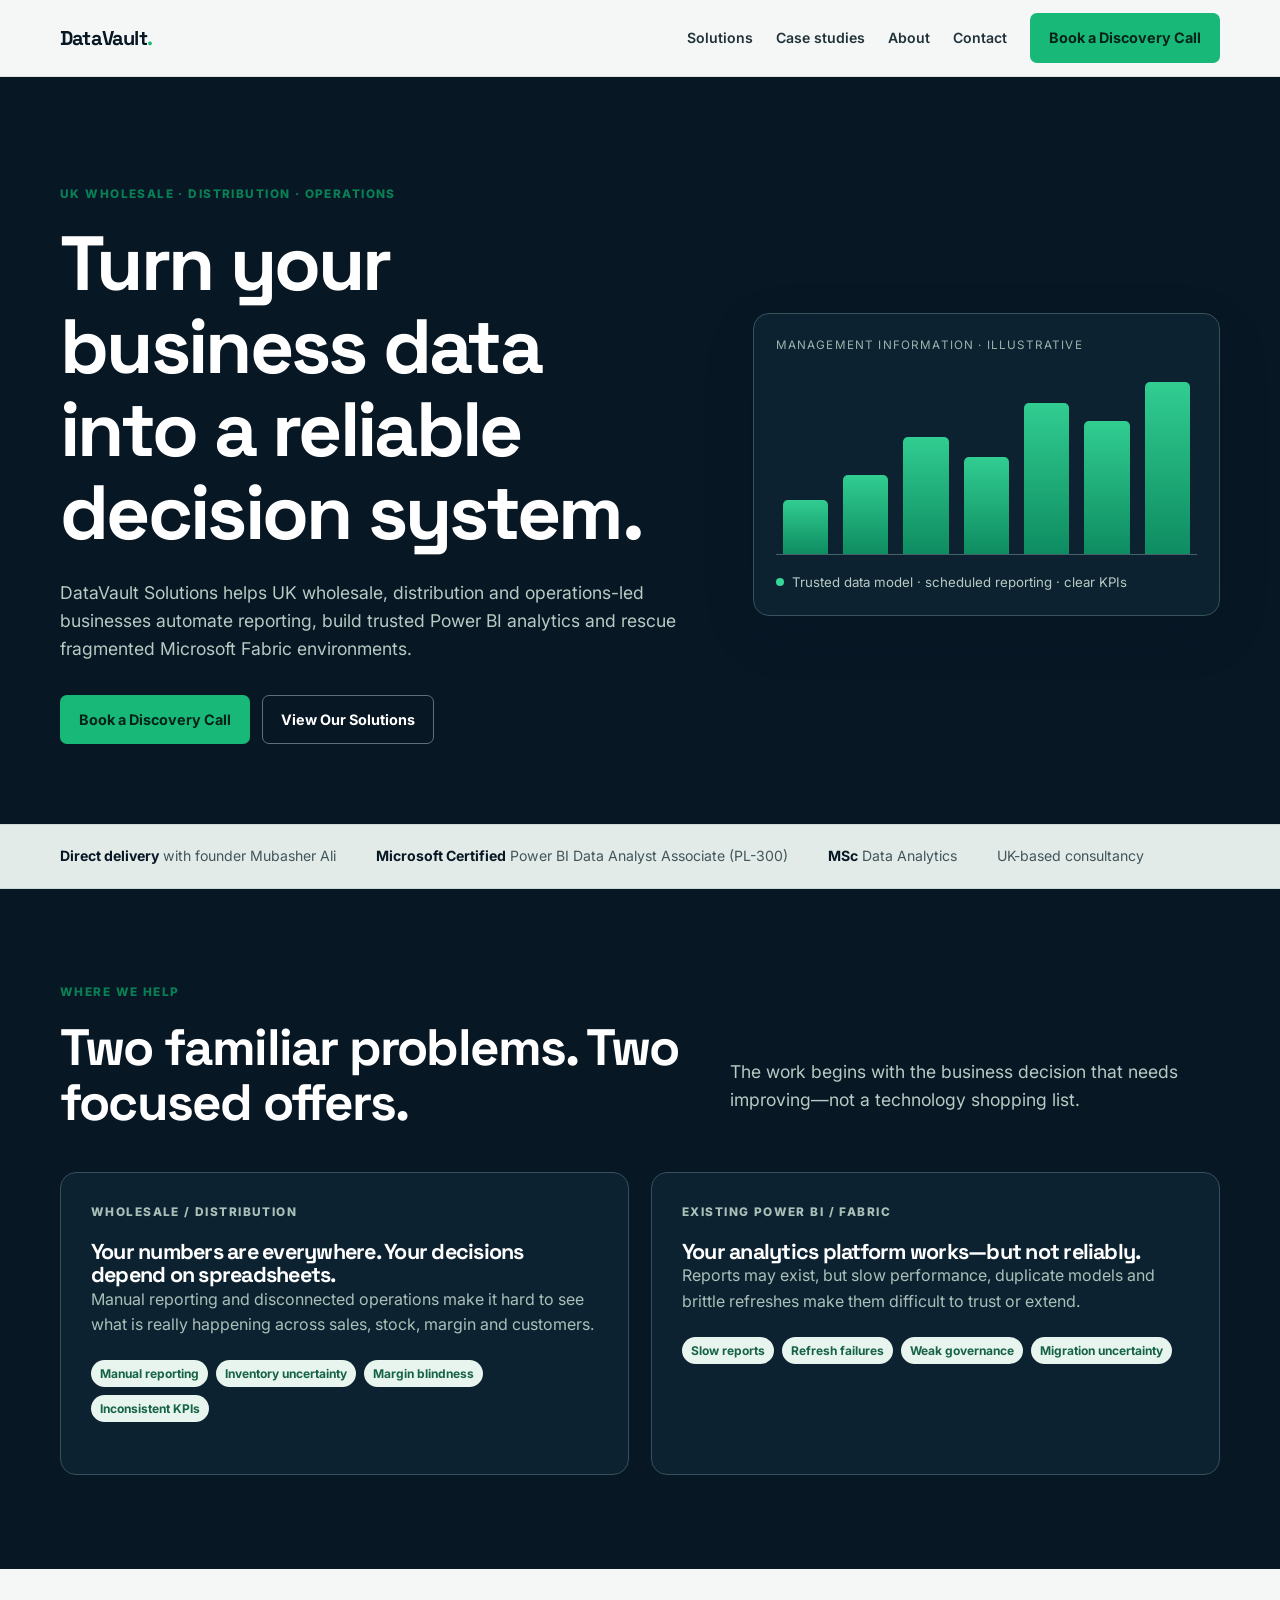
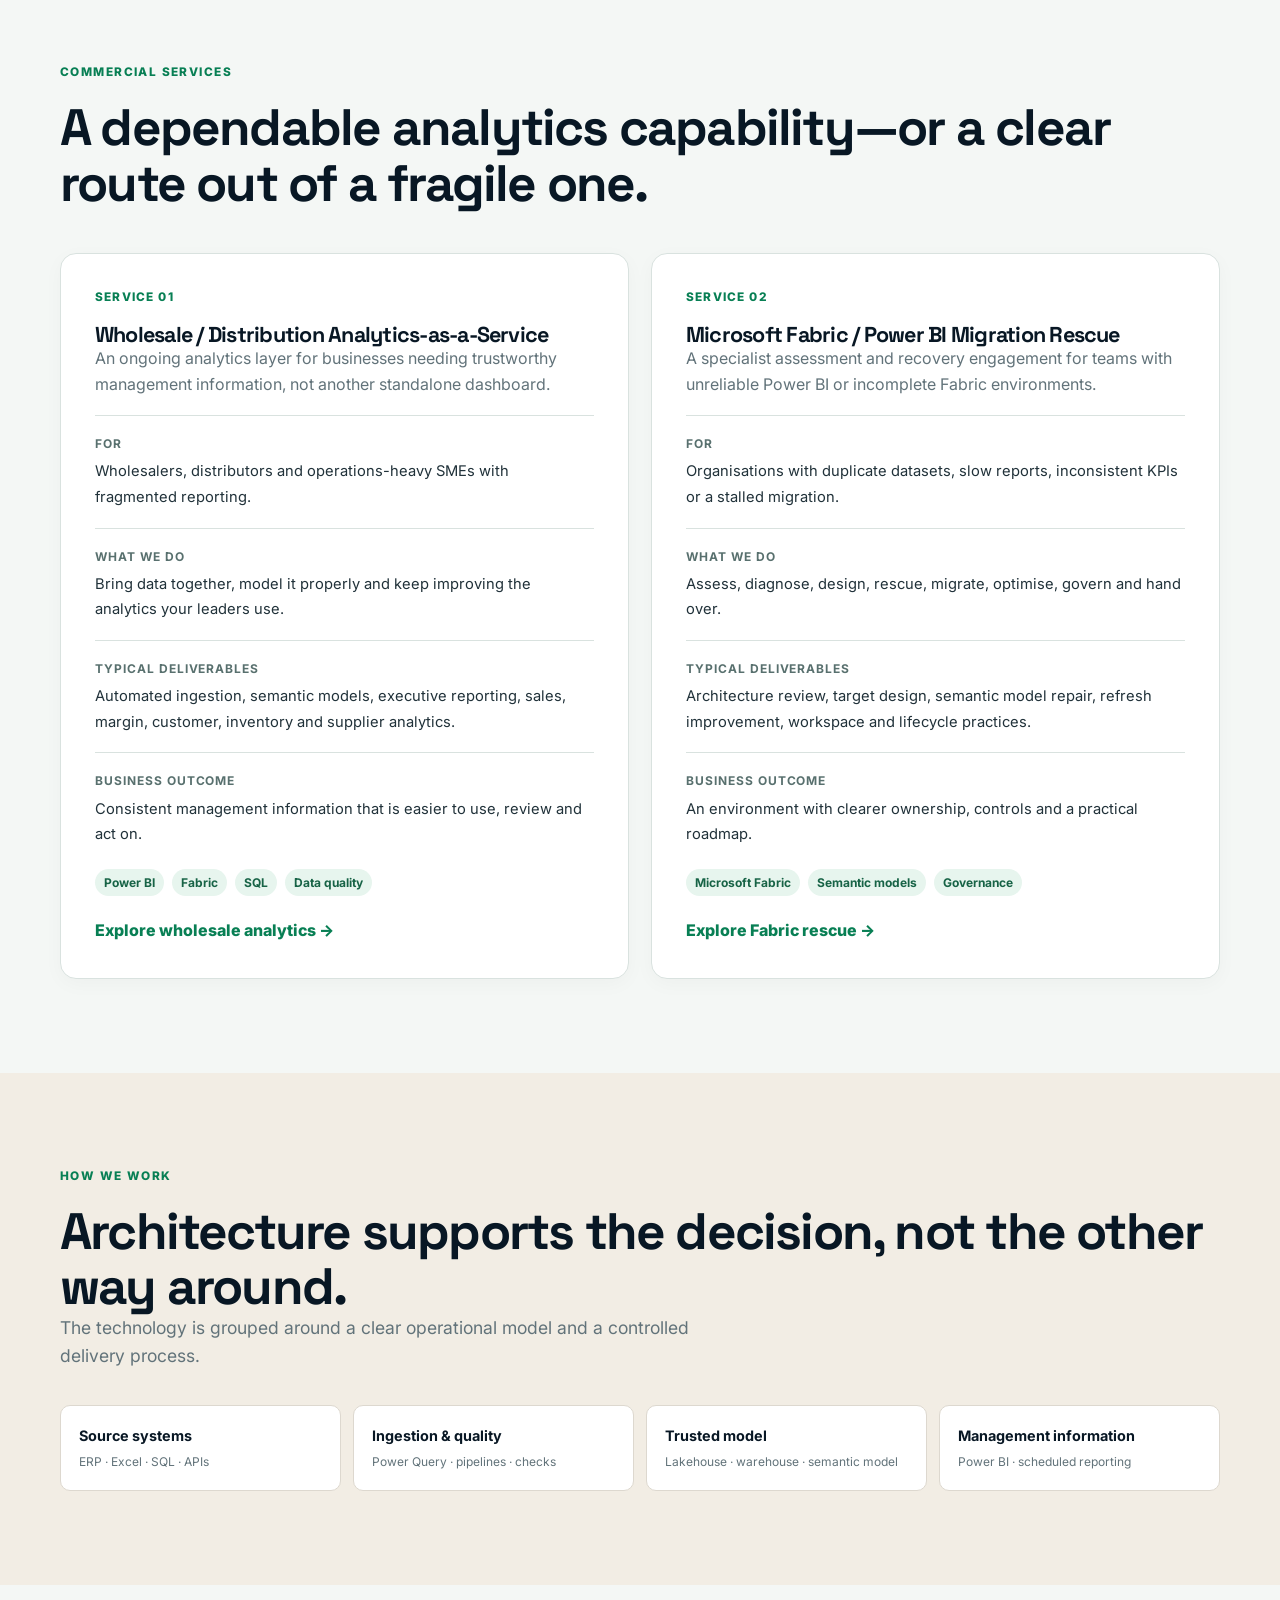
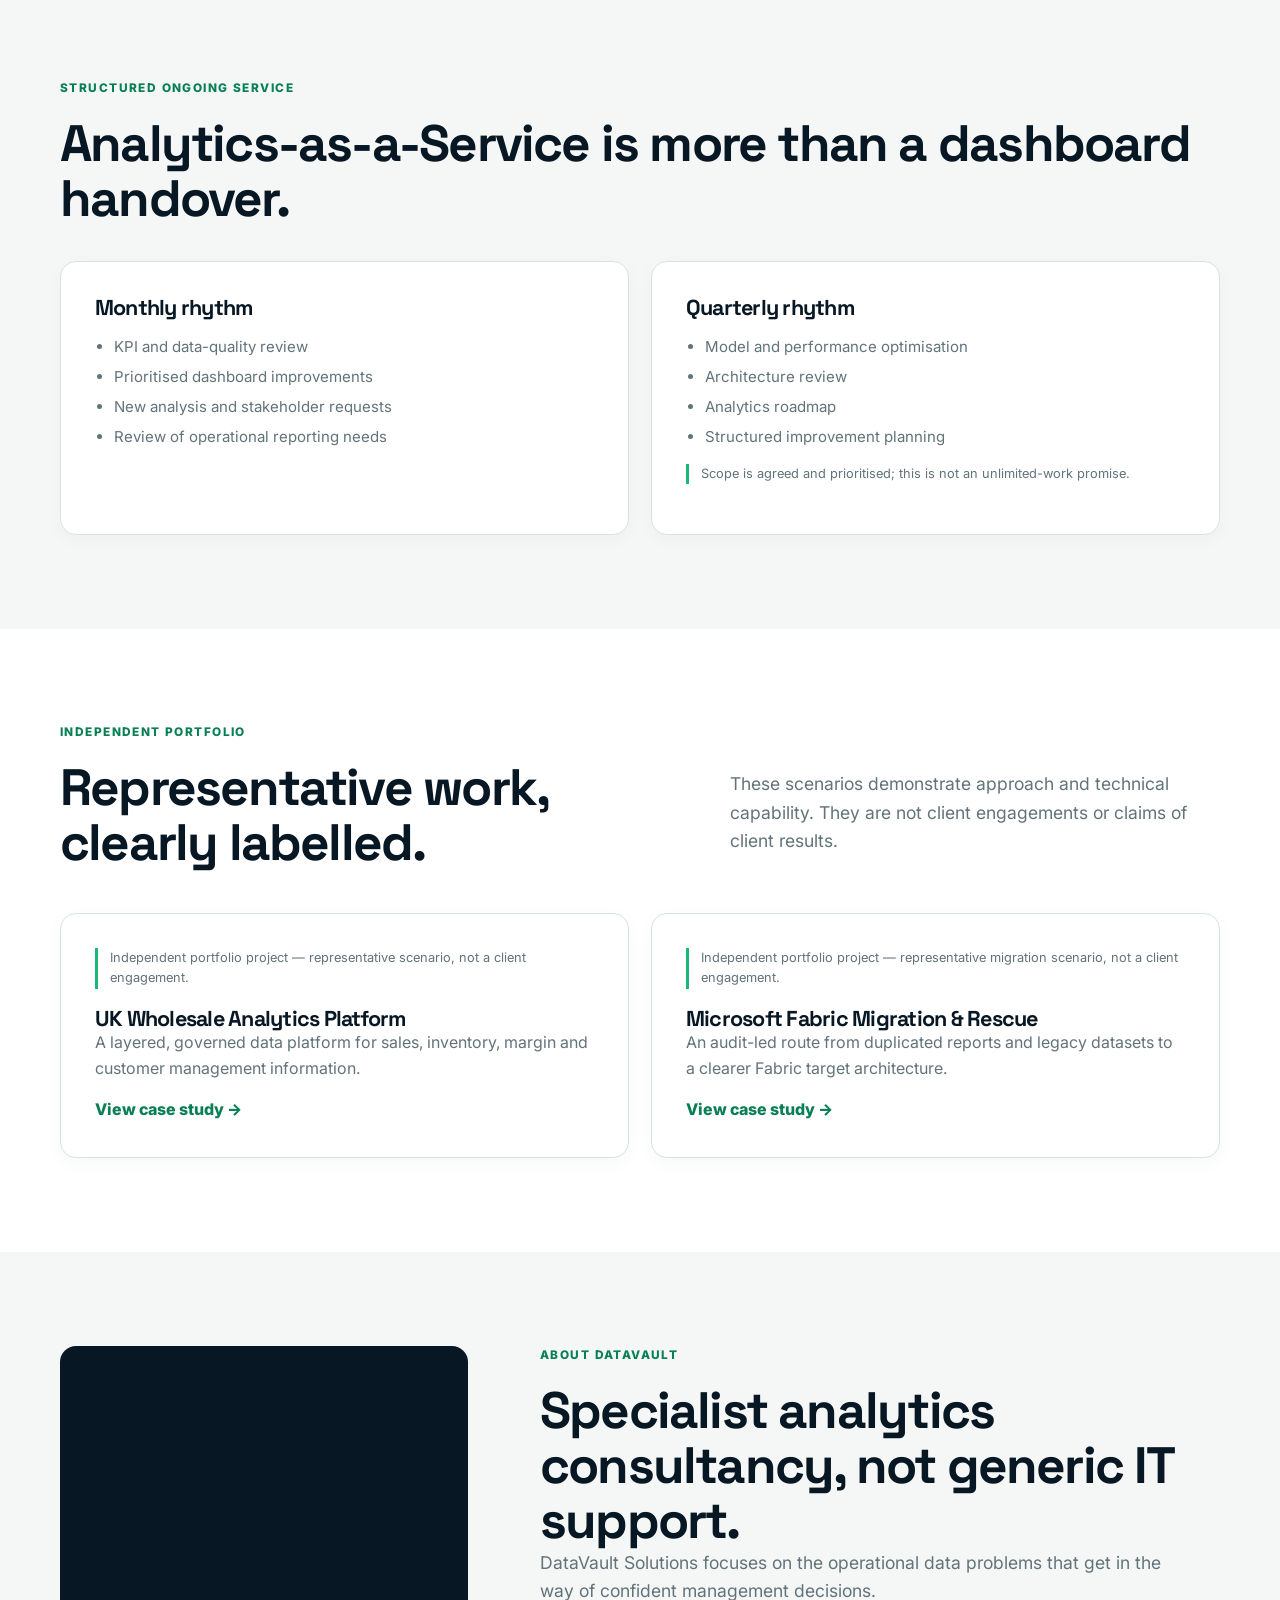
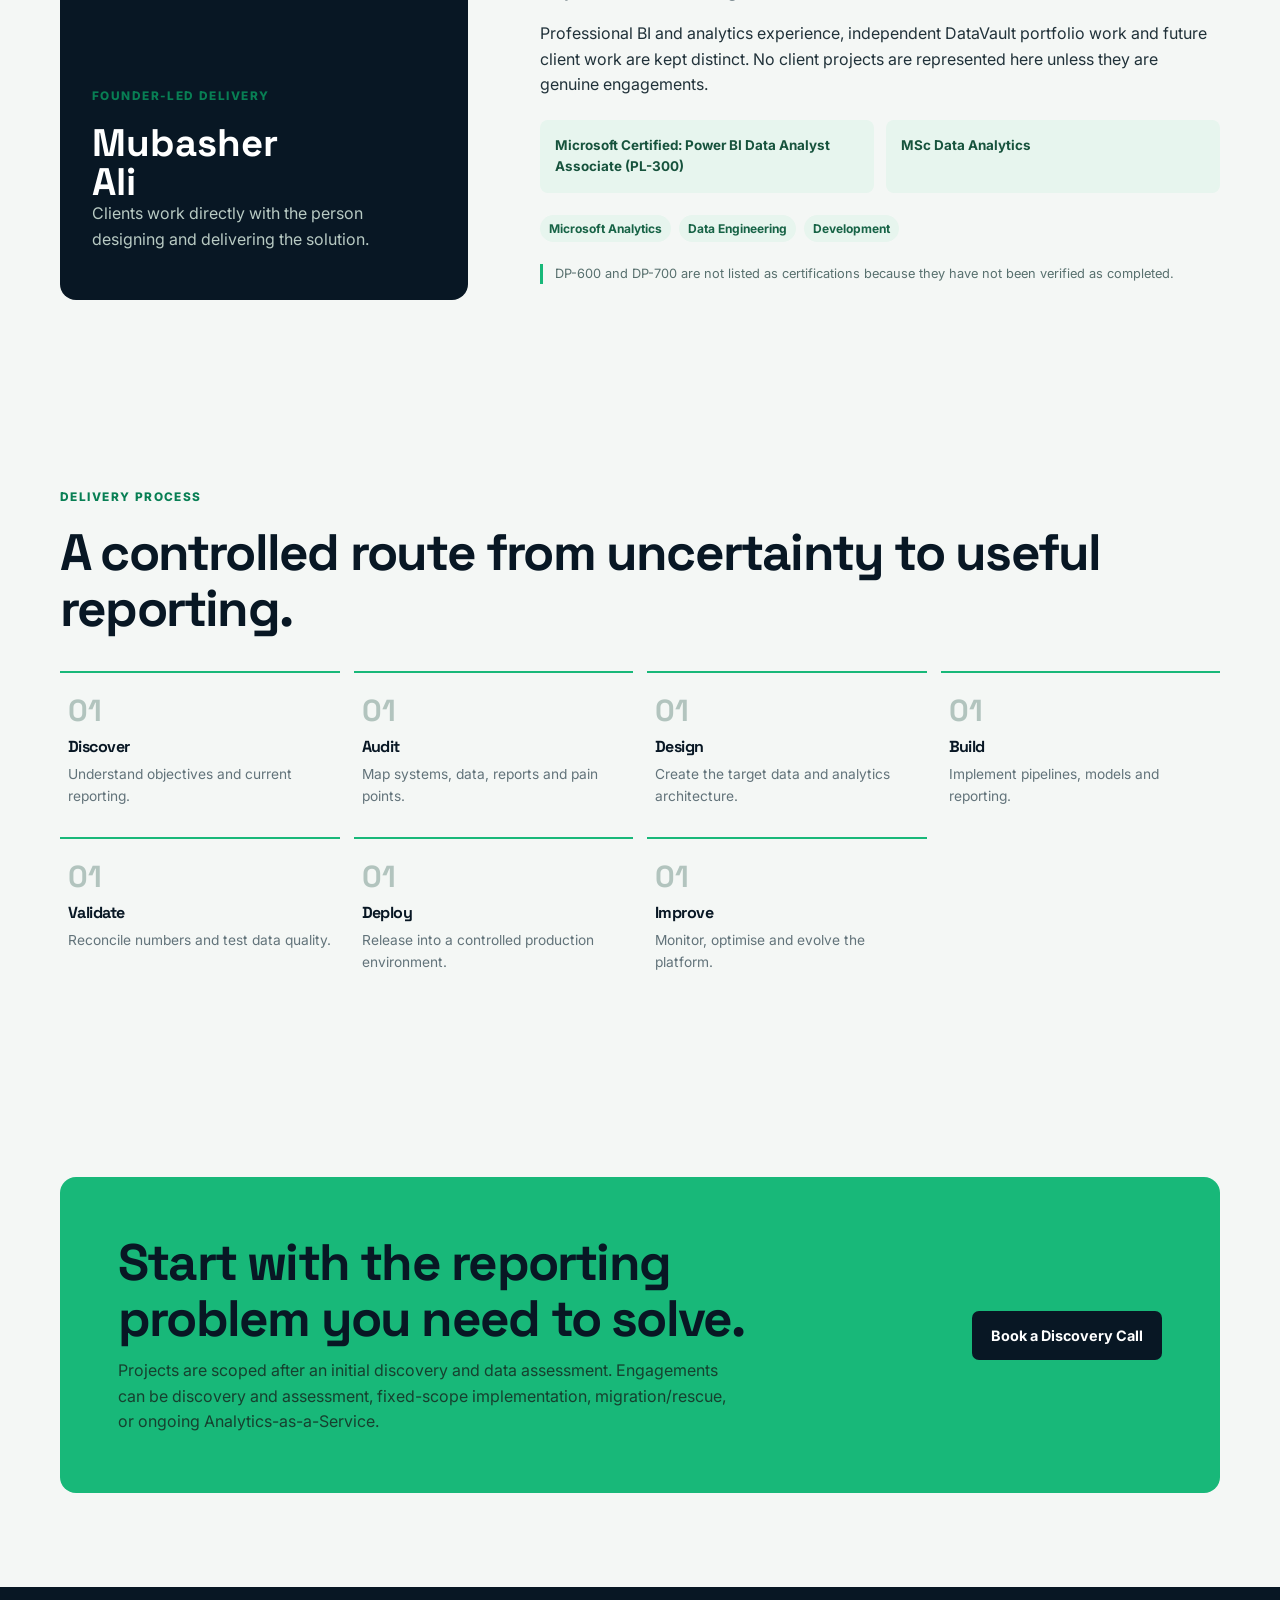
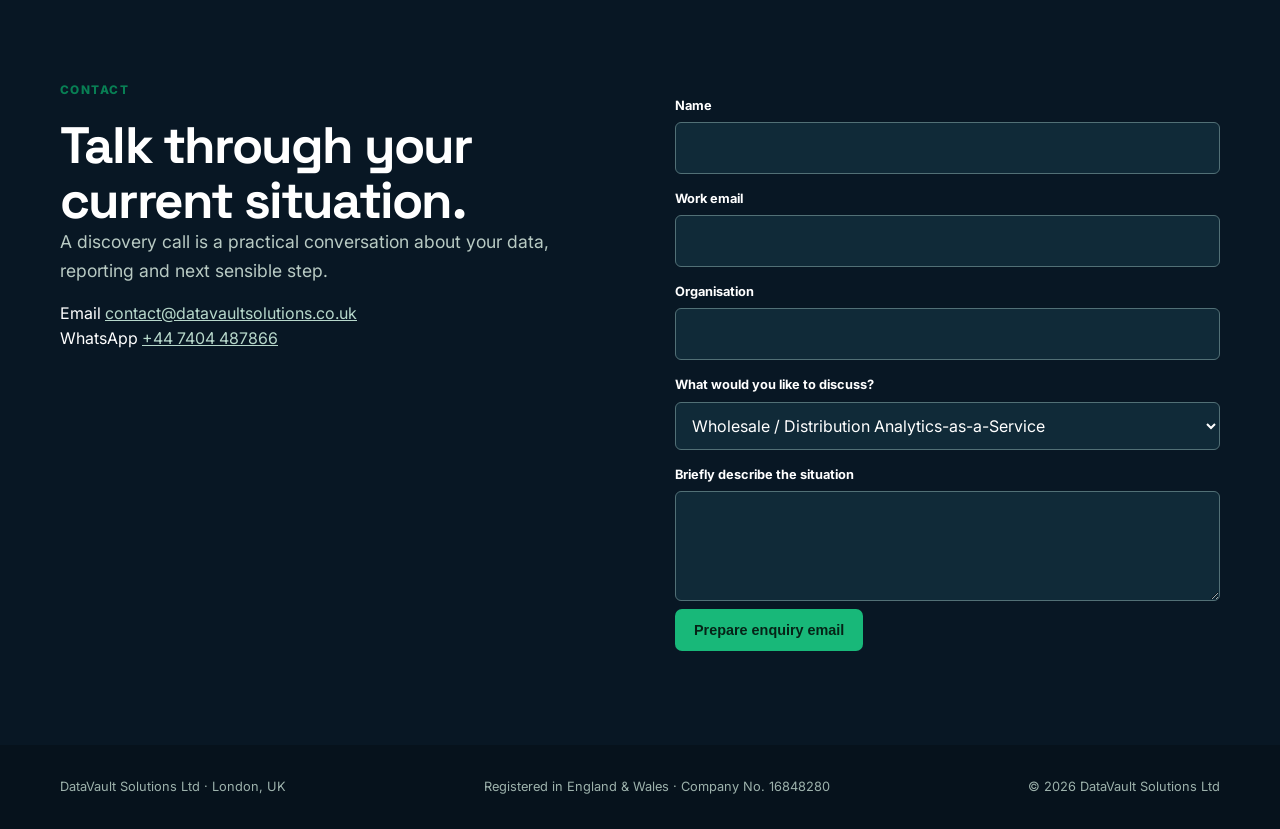
==== commit 3e546dc3: "Rebuild consultancy website around analytics and Fabric rescue" ====
--- a/index.html
+++ b/index.html
@@ -1,691 +1,12 @@
-<!DOCTYPE html>
-<html lang="en-GB">
-<head>
-<meta charset="UTF-8">
-<meta name="viewport" content="width=device-width, initial-scale=1.0">
-<title>Power BI Consultant UK | Microsoft Fabric Consultant London | DataVault Solutions</title>
-<meta name="description" content="Power BI Consultant UK providing Microsoft Fabric consulting, Power BI dashboard development, SQL reporting, ETL automation, data engineering and business intelligence services for UK SMEs, retail and supply chain businesses.">
-<meta name="robots" content="index, follow">
-<meta name="keywords" content="Power BI Consultant UK, Power BI Developer London, Microsoft Fabric Consultant, Business Intelligence Consultant, Power BI Dashboard Development, Data Analytics Consultant, SQL Consultant UK, ETL Development Services, Data Automation Services, Retail Analytics Consultant, Supply Chain Analytics Consultant, Power Query Consultant, KPI Dashboard, Executive Dashboard, Business Intelligence Services">
-<link rel="canonical" href="https://www.datavaultsolutions.co.uk/">
-<meta property="og:title" content="DataVault Solutions | Power BI & Data Automation, UK Retail & Supply Chain">
-<meta property="og:description" content="Power BI dashboards, ETL pipelines and Microsoft Fabric reporting for UK retail and supply chain SMEs. Free workflow audit — no obligation.">
-<meta property="og:url" content="https://www.datavaultsolutions.co.uk">
-<meta property="og:type" content="website">
-<meta property="og:locale" content="en_GB">
-<meta name="twitter:card" content="summary_large_image">
-<meta name="twitter:title" content="DataVault Solutions | Power BI & Data Automation for UK Retail & Supply Chain">
-<meta name="twitter:description" content="Power BI dashboards, ETL pipelines and Microsoft Fabric reporting for UK retail and supply chain SMEs.">
-<link rel="icon" href="data:image/svg+xml,<svg xmlns='http://www.w3.org/2000/svg' viewBox='0 0 100 100'><rect width='100' height='100' rx='20' fill='%2300e08a'/><path d='M30 30h40v10H30zM30 45h30v10H30zM30 60h20v10H30z' fill='%23070d1a'/></svg>">
-<link rel="preconnect" href="https://fonts.googleapis.com">
-<link rel="preconnect" href="https://fonts.gstatic.com" crossorigin>
-<link href="https://fonts.googleapis.com/css2?family=Space+Grotesk:wght@500;600;700&family=Inter:wght@400;500;600;700&family=JetBrains+Mono:wght@400;500;600&display=swap" rel="stylesheet">
-
-<script type="application/ld+json">
-{
-  "@context": "https://schema.org",
-  "@type": "ProfessionalService",
-  "name": "DataVault Solutions Ltd",
-  "url": "https://www.datavaultsolutions.co.uk",
-  "description": "Power BI consulting, Microsoft Fabric implementation, Power BI dashboard development, SQL reporting, ETL automation, data engineering and business intelligence consulting for UK businesses.",
-  "areaServed": "GB",
-  "address": { "@type": "PostalAddress", "addressLocality": "London", "addressRegion": "Wembley", "addressCountry": "GB" },
-  "founder": {
-    "@type": "Person",
-    "name": "Mubasher Ali",
-    "jobTitle": "BI Developer & Data Consultant",
-    "sameAs": [
-      "https://www.linkedin.com/in/mubasher-a-b91a14125/",
-      "https://github.com/basharali324"
-    ]
-  },
-  "identifier": { "@type": "PropertyValue", "name": "Companies House Number", "value": "16848280" },
-  "serviceType": ["Power BI Dashboard Development", "ETL & Data Automation", "Microsoft Fabric Consulting", "Data Cleaning & Preparation"]
-}
-</script>
-
-<style>
-:root {
-    --navy: #070D1A;
-    --navy-mid: #0E1F33;
-    --navy-panel: #0C1929;
-    --green: #00E08A;
-    --green-dim: rgba(0, 224, 138, 0.08);
-    --green-glow: rgba(0, 224, 138, 0.22);
-    --amber: #FF8A3D;
-    --amber-dim: rgba(255, 138, 61, 0.1);
-    --white: #F4F8F6;
-    --text-main: #C7D6CD;
-    --text-muted: #6E8A7E;
-    --wa-green: #25D366;
-    --card-bg: rgba(14, 31, 51, 0.55);
-    --border: rgba(0, 224, 138, 0.14);
-    --border-strong: rgba(0, 224, 138, 0.3);
-}
-* { margin: 0; padding: 0; box-sizing: border-box; }
-html { scroll-behavior: smooth; }
-@media (prefers-reduced-motion: reduce) {
-    html { scroll-behavior: auto; }
-    *, *::before, *::after { animation-duration: 0.001ms !important; animation-iteration-count: 1 !important; transition-duration: 0.001ms !important; }
-}
-body { font-family: 'Inter', sans-serif; line-height: 1.7; color: var(--text-main); background: var(--navy); overflow-x: hidden; }
-body::before {
-    content: ''; position: fixed; inset: 0;
-    background-image: linear-gradient(rgba(0,224,138,0.025) 1px, transparent 1px), linear-gradient(90deg, rgba(0,224,138,0.025) 1px, transparent 1px);
-    background-size: 56px 56px; pointer-events: none; z-index: 0;
-}
-h1, h2, h3 { font-family: 'Space Grotesk', sans-serif; letter-spacing: -0.01em; line-height: 1.08; color: var(--white); font-weight: 700; }
-.container { max-width: 1140px; margin: 0 auto; padding: 0 28px; position: relative; z-index: 1; }
-section { padding: 96px 0; }
-a { color: inherit; }
-:focus-visible { outline: 2px solid var(--green); outline-offset: 3px; border-radius: 4px; }
-
-/* BUTTONS */
-.btn { display: inline-flex; align-items: center; gap: 10px; padding: 14px 28px; border-radius: 8px; font-weight: 600; font-size: 0.95rem; text-decoration: none; transition: transform 0.2s ease, box-shadow 0.2s ease, border-color 0.2s ease, color 0.2s ease; cursor: pointer; border: none; font-family: 'Inter', sans-serif; }
-.btn-primary { background: var(--green); color: var(--navy); }
-.btn-primary:hover { transform: translateY(-2px); box-shadow: 0 8px 28px var(--green-glow); }
-.btn-ghost { background: transparent; border: 1px solid var(--border); color: var(--text-main); }
-.btn-ghost:hover { border-color: var(--green); color: var(--green); }
-.btn-wa { background: var(--wa-green); color: white; }
-.btn-wa:hover { transform: translateY(-2px); box-shadow: 0 8px 28px rgba(37,211,102,0.35); }
-
-/* HEADER */
-header { position: sticky; top: 0; z-index: 1000; padding: 16px 0; background: rgba(7,13,26,0.9); backdrop-filter: blur(16px); border-bottom: 1px solid var(--border); }
-nav { display: flex; justify-content: space-between; align-items: center; }
-.logo { font-family: 'Space Grotesk', sans-serif; font-weight: 700; font-size: 1.3rem; color: var(--white); text-decoration: none; letter-spacing: -0.01em; display: flex; align-items: center; gap: 8px; }
-.logo .dot { color: var(--green); }
-.nav-links { display: flex; gap: 26px; align-items: center; }
-.nav-links a:not(.btn) { text-decoration: none; color: var(--text-muted); font-weight: 500; font-size: 0.84rem; letter-spacing: 0.04em; text-transform: uppercase; transition: color 0.2s; }
-.nav-links a:not(.btn):hover { color: var(--green); }
-.nav-gh { display: flex; align-items: center; gap: 6px; }
-
-/* HERO */
-.hero { padding: 110px 0 88px; position: relative; overflow: hidden; }
-.hero-glow { position: absolute; top: -220px; left: 55%; transform: translateX(-50%); width: 900px; height: 650px; background: radial-gradient(ellipse, rgba(0,224,138,0.09) 0%, transparent 70%); pointer-events: none; }
-.hero-grid { display: grid; grid-template-columns: 1.05fr 0.95fr; gap: 56px; align-items: center; }
-.hero-eyebrow { font-family: 'JetBrains Mono', monospace; font-size: 0.76rem; color: var(--green); letter-spacing: 0.1em; text-transform: uppercase; margin-bottom: 22px; display: flex; align-items: center; gap: 12px; }
-.hero-eyebrow::before { content: ''; display: inline-block; width: 28px; height: 1px; background: var(--green); }
-.hero h1 { font-size: clamp(2.6rem, 4.4vw, 3.6rem); max-width: 620px; margin-bottom: 22px; }
-.hero h1 em { font-style: normal; color: var(--green); }
-.hero-sub { max-width: 540px; font-size: 1.05rem; color: var(--text-muted); margin-bottom: 36px; font-weight: 400; }
-.hero-btns { display: flex; gap: 14px; flex-wrap: wrap; margin-bottom: 52px; }
-.hero-facts { display: grid; grid-template-columns: repeat(3, auto); gap: 28px; padding-top: 28px; border-top: 1px solid var(--border); }
-.hero-fact-num { font-family: 'Space Grotesk', sans-serif; font-weight: 700; font-size: 1.7rem; color: var(--green); line-height: 1; }
-.hero-fact-label { font-size: 0.74rem; color: var(--text-muted); margin-top: 4px; max-width: 130px; }
-
-/* HERO DATA VISUAL - signature element */
-.data-visual { background: var(--navy-panel); border: 1px solid var(--border); border-radius: 14px; padding: 0; overflow: hidden; box-shadow: 0 20px 60px rgba(0,0,0,0.35); }
-.dv-head { display: flex; align-items: center; justify-content: space-between; padding: 14px 18px; border-bottom: 1px solid var(--border); background: rgba(0,0,0,0.15); }
-.dv-dots { display: flex; gap: 6px; }
-.dv-dots span { width: 9px; height: 9px; border-radius: 50%; background: rgba(255,255,255,0.12); }
-.dv-label { font-family: 'JetBrains Mono', monospace; font-size: 0.7rem; color: var(--text-muted); letter-spacing: 0.04em; }
-.dv-body { padding: 20px 18px 22px; font-family: 'JetBrains Mono', monospace; font-size: 0.78rem; }
-.dv-row { display: grid; grid-template-columns: 1fr 1fr 1fr 1fr; gap: 8px; padding: 7px 0; border-bottom: 1px solid rgba(255,255,255,0.04); }
-.dv-row.head { color: var(--text-muted); font-size: 0.68rem; text-transform: uppercase; letter-spacing: 0.04em; }
-.dv-row.messy span { color: #C77A5A; opacity: 0.85; }
-.dv-row.messy span.bad { text-decoration: line-through; color: #B85C5C; }
-.dv-arrow-row { display: flex; justify-content: center; padding: 10px 0; color: var(--green); font-size: 0.9rem; }
-.dv-row.clean span { color: var(--white); }
-.dv-row.clean span:first-child { color: var(--green); }
-.dv-footer { padding: 12px 18px; border-top: 1px solid var(--border); display: flex; align-items: center; gap: 8px; font-family: 'JetBrains Mono', monospace; font-size: 0.7rem; color: var(--green); background: var(--green-dim); }
-.dv-pulse { width: 6px; height: 6px; border-radius: 50%; background: var(--green); animation: pulse 2s infinite; }
-@keyframes pulse { 0%,100%{opacity:1;transform:scale(1)} 50%{opacity:0.45;transform:scale(1.4)} }
-
-/* SECTION LABELS */
-.section-label { font-family: 'JetBrains Mono', monospace; font-size: 0.7rem; color: var(--green); letter-spacing: 0.12em; text-transform: uppercase; margin-bottom: 14px; }
-.section-title { font-size: clamp(2rem, 3.4vw, 2.9rem); margin-bottom: 14px; }
-.section-subtitle { color: var(--text-muted); max-width: 560px; font-weight: 400; }
-
-/* SERVICES */
-.services-grid { display: grid; grid-template-columns: repeat(3, 1fr); gap: 1px; background: var(--border); border: 1px solid var(--border); border-radius: 12px; overflow: hidden; margin-top: 52px; }
-.service-card { background: var(--card-bg); padding: 40px 32px; transition: background 0.3s; }
-.service-card:hover { background: rgba(0,224,138,0.05); }
-.service-icon { width: 40px; height: 40px; margin-bottom: 22px; color: var(--green); }
-.service-card h3 { font-size: 1.32rem; margin-bottom: 11px; }
-.service-card p { font-size: 0.9rem; color: var(--text-muted); line-height: 1.75; }
-.service-tag { display: inline-block; margin-top: 18px; font-family: 'JetBrains Mono', monospace; font-size: 0.68rem; color: var(--green); background: var(--green-dim); padding: 4px 10px; border-radius: 4px; letter-spacing: 0.03em; }
-
-/* PROBLEMS */
-#problems { background: var(--navy-mid); border-top: 1px solid var(--border); border-bottom: 1px solid var(--border); }
-.problems-grid { display: grid; grid-template-columns: repeat(auto-fill, minmax(255px, 1fr)); gap: 16px; margin-top: 44px; }
-.problem-card { background: var(--card-bg); border: 1px solid var(--border); border-radius: 10px; padding: 22px 24px; display: flex; align-items: flex-start; gap: 15px; transition: border-color 0.2s, background 0.2s; }
-.problem-card:hover { border-color: var(--border-strong); background: rgba(0,224,138,0.04); }
-.problem-icon { font-size: 1.5rem; line-height: 1; flex-shrink: 0; margin-top: 2px; }
-.problem-card h4 { font-family: 'Inter', sans-serif; font-weight: 700; font-size: 0.92rem; color: var(--white); margin-bottom: 4px; }
-.problem-card p { font-size: 0.82rem; color: var(--text-muted); line-height: 1.6; }
-
-/* TOOLS */
-#tools { padding: 80px 0; }
-.tools-header { display: flex; justify-content: space-between; align-items: flex-end; gap: 40px; flex-wrap: wrap; margin-bottom: 48px; }
-.tools-grid { display: grid; grid-template-columns: repeat(auto-fill, minmax(128px, 1fr)); gap: 12px; }
-.tool-chip { background: var(--card-bg); border: 1px solid var(--border); border-radius: 8px; padding: 15px 13px; text-align: center; transition: border-color 0.2s, transform 0.2s; cursor: default; }
-.tool-chip:hover { border-color: var(--green); transform: translateY(-2px); }
-.tool-chip-icon { font-size: 1.4rem; margin-bottom: 7px; }
-.tool-chip-name { font-family: 'JetBrains Mono', monospace; font-size: 0.7rem; color: var(--text-main); letter-spacing: 0.02em; }
-.tool-chip-cat { font-size: 0.66rem; color: var(--text-muted); margin-top: 2px; }
-
-/* PROCESS */
-.process-grid { display: grid; grid-template-columns: repeat(4, 1fr); gap: 2px; margin-top: 52px; background: var(--border); border: 1px solid var(--border); border-radius: 12px; overflow: hidden; }
-.process-step { background: var(--card-bg); padding: 36px 28px; transition: background 0.3s; }
-.process-step:hover { background: rgba(0,224,138,0.04); }
-.process-num { font-family: 'Space Grotesk', sans-serif; font-weight: 700; font-size: 3.4rem; color: var(--green); opacity: 0.18; line-height: 1; margin-bottom: 14px; }
-.process-step h3 { font-family: 'Inter', sans-serif; font-weight: 700; font-size: 0.98rem; margin-bottom: 9px; }
-.process-step p { font-size: 0.85rem; color: var(--text-muted); line-height: 1.7; }
-
-/* RESULTS */
-#results { background: var(--navy-mid); border-top: 1px solid var(--border); border-bottom: 1px solid var(--border); }
-.results-grid { display: grid; grid-template-columns: repeat(auto-fill, minmax(195px, 1fr)); gap: 18px; margin-top: 44px; }
-.result-card { background: var(--card-bg); border: 1px solid var(--border); border-radius: 10px; padding: 26px 22px; text-align: center; }
-.result-num { font-family: 'Space Grotesk', sans-serif; font-weight: 700; font-size: 2.9rem; color: var(--green); line-height: 1; }
-.result-label { font-size: 0.8rem; color: var(--text-muted); margin-top: 8px; line-height: 1.5; }
-.result-source { font-family: 'JetBrains Mono', monospace; font-size: 0.64rem; color: rgba(110,138,126,0.65); margin-top: 8px; letter-spacing: 0.03em; }
-.results-note { margin-top: 28px; font-size: 0.82rem; color: var(--text-muted); display: flex; align-items: center; gap: 8px; }
-.results-note a { color: var(--green); text-decoration: none; border-bottom: 1px solid var(--border-strong); }
-.results-note a:hover { border-color: var(--green); }
-
-/* PROOF / PORTFOLIO */
-#proof {}
-.proof-grid { display: grid; grid-template-columns: repeat(2, 1fr); gap: 20px; margin-top: 48px; }
-.proof-card { background: var(--card-bg); border: 1px solid var(--border); border-radius: 12px; padding: 32px; display: flex; flex-direction: column; gap: 14px; transition: border-color 0.2s; }
-.proof-card:hover { border-color: var(--border-strong); }
-.proof-card h3 { font-size: 1.2rem; }
-.proof-card p { font-size: 0.88rem; color: var(--text-muted); line-height: 1.7; }
-.proof-tags { display: flex; flex-wrap: wrap; gap: 7px; margin-top: 4px; }
-.proof-tag { font-family: 'JetBrains Mono', monospace; font-size: 0.66rem; color: var(--text-main); background: rgba(255,255,255,0.04); border: 1px solid var(--border); padding: 4px 9px; border-radius: 4px; }
-.proof-link { display: inline-flex; align-items: center; gap: 7px; font-size: 0.84rem; color: var(--green); text-decoration: none; margin-top: auto; font-weight: 600; }
-.proof-link:hover { text-decoration: underline; }
-
-/* AUDIT CTA */
-.audit-wrap { padding-bottom: 96px; }
-.audit-inner { background: linear-gradient(135deg, var(--green) 0%, #00BD73 100%); border-radius: 16px; padding: 64px 56px; display: flex; align-items: center; justify-content: space-between; gap: 36px; position: relative; overflow: clip; isolation: isolate; }
-.audit-inner::before { content: 'FREE AUDIT'; position: absolute; right: -16px; top: 50%; transform: translateY(-50%) rotate(90deg); font-family: 'Space Grotesk', sans-serif; font-weight: 700; font-size: 5.4rem; color: rgba(0,0,0,0.07); white-space: nowrap; pointer-events: none; }
-.audit-text h2 { font-size: 2.4rem; color: var(--navy); margin-bottom: 10px; }
-.audit-text p { color: rgba(7,13,26,0.68); max-width: 480px; font-weight: 500; }
-.btn-audit { background: var(--navy); color: var(--white); padding: 15px 32px; border-radius: 8px; font-weight: 700; text-decoration: none; display: inline-flex; align-items: center; gap: 10px; transition: transform 0.2s, box-shadow 0.2s; font-size: 0.98rem; white-space: nowrap; flex-shrink: 0; }
-.btn-audit:hover { transform: translateY(-3px); box-shadow: 0 12px 36px rgba(0,0,0,0.3); }
-
-/* ABOUT */
-.about-grid { display: grid; grid-template-columns: 1fr 1.2fr; gap: 64px; align-items: center; }
-.about-photo-wrap { position: relative; }
-.about-photo-wrap img { width: 100%; aspect-ratio: 4/5; object-fit: cover; object-position: center 10%; border-radius: 14px; display: block; filter: saturate(0.92); }
-.about-accent { position: absolute; bottom: -14px; right: -14px; width: 110px; height: 110px; background: var(--green-dim); border: 1px solid var(--green-glow); border-radius: 10px; z-index: -1; }
-.about-badge { position: absolute; bottom: 18px; left: -18px; background: var(--navy-mid); border: 1px solid var(--border); border-radius: 10px; padding: 11px 16px; display: flex; align-items: center; gap: 9px; }
-.about-badge-dot { width: 7px; height: 7px; border-radius: 50%; background: var(--green); flex-shrink: 0; animation: pulse 2s infinite; }
-.about-badge-text { font-size: 0.76rem; color: var(--text-main); font-family: 'JetBrains Mono', monospace; }
-.about-content p { color: var(--text-muted); margin-bottom: 15px; font-size: 0.97rem; }
-.about-content p strong { color: var(--text-main); font-weight: 600; }
-.certs { margin: 22px 0; display: flex; flex-direction: column; gap: 9px; }
-.cert-item { display: flex; align-items: center; gap: 11px; font-size: 0.84rem; }
-.cert-dot { width: 6px; height: 6px; border-radius: 50%; background: var(--green); flex-shrink: 0; }
-.cert-dot.pending { background: var(--text-muted); }
-.cert-active { color: var(--text-main); }
-.cert-progress { color: var(--text-muted); font-style: italic; }
-.skills-chips { display: flex; flex-wrap: wrap; gap: 8px; margin: 22px 0 30px; }
-.chip { font-family: 'JetBrains Mono', monospace; font-size: 0.72rem; padding: 5px 11px; border: 1px solid var(--border); border-radius: 4px; color: var(--text-main); background: var(--card-bg); }
-.about-ctas { display: flex; gap: 12px; flex-wrap: wrap; }
-
-/* CONTACT */
-#contact { background: var(--navy-mid); border-top: 1px solid var(--border); }
-.contact-grid { display: grid; grid-template-columns: 1fr 1fr; gap: 64px; align-items: start; }
-.contact-methods { display: flex; flex-direction: column; gap: 13px; margin-top: 32px; }
-.contact-method { display: flex; align-items: center; gap: 15px; padding: 17px 20px; background: var(--card-bg); border: 1px solid var(--border); border-radius: 8px; text-decoration: none; transition: border-color 0.2s; }
-.contact-method:hover { border-color: var(--green); }
-.contact-method-icon { width: 38px; height: 38px; border-radius: 6px; display: flex; align-items: center; justify-content: center; flex-shrink: 0; }
-.contact-method-text strong { display: block; color: var(--white); font-size: 0.87rem; margin-bottom: 2px; }
-.contact-method-text span { font-size: 0.78rem; color: var(--text-muted); }
-.form-title { font-family: 'Inter', sans-serif; font-weight: 700; font-size: 1.02rem; color: var(--white); margin-bottom: 20px; }
-.form-group { margin-bottom: 15px; }
-.form-group label { display: block; font-size: 0.74rem; font-family: 'JetBrains Mono', monospace; color: var(--text-muted); letter-spacing: 0.06em; text-transform: uppercase; margin-bottom: 7px; }
-.form-group input, .form-group select, .form-group textarea { width: 100%; background: var(--card-bg); border: 1px solid var(--border); border-radius: 6px; padding: 12px 14px; color: var(--white); font-family: 'Inter', sans-serif; font-size: 0.92rem; outline: none; transition: border-color 0.2s; }
-.form-group input:focus, .form-group select:focus, .form-group textarea:focus { border-color: var(--green); }
-.form-group select option { background: var(--navy-mid); }
-.form-group textarea { resize: vertical; min-height: 105px; }
-.form-submit { width: 100%; padding: 14px; font-size: 0.94rem; justify-content: center; }
-.form-submit:disabled { opacity: 0.6; cursor: not-allowed; transform: none !important; }
-#form-success { display: none; background: var(--green-dim); border: 1px solid var(--green-glow); border-radius: 8px; padding: 13px; color: var(--green); font-size: 0.84rem; text-align: center; margin-top: 12px; font-family: 'JetBrains Mono', monospace; }
-#form-error { display: none; background: rgba(255,90,90,0.08); border: 1px solid rgba(255,90,90,0.3); border-radius: 8px; padding: 13px; color: #FF8A8A; font-size: 0.84rem; text-align: center; margin-top: 12px; }
-.form-hint { font-size: 0.72rem; color: var(--text-muted); margin-top: 10px; text-align: center; }
-
-/* FOOTER */
-footer { padding: 44px 0; border-top: 1px solid var(--border); }
-.footer-inner { display: flex; justify-content: space-between; align-items: center; gap: 24px; flex-wrap: wrap; }
-.footer-left p { font-size: 0.75rem; color: var(--text-muted); margin-top: 7px; font-family: 'JetBrains Mono', monospace; }
-.footer-right { text-align: right; font-size: 0.75rem; color: var(--text-muted); font-family: 'JetBrains Mono', monospace; line-height: 1.85; }
-
-/* FLOAT WA */
-.float-wa { position: fixed; bottom: 26px; right: 26px; z-index: 1000; border-radius: 50px; box-shadow: 0 8px 28px rgba(37,211,102,0.35); }
-
-/* ANIMATIONS */
-@keyframes fadeUp { from{opacity:0;transform:translateY(20px)} to{opacity:1;transform:translateY(0)} }
-.hero-grid > div:nth-child(1) > *:nth-child(1){animation:fadeUp 0.6s ease 0.05s both}
-.hero-grid > div:nth-child(1) > *:nth-child(2){animation:fadeUp 0.6s ease 0.15s both}
-.hero-grid > div:nth-child(1) > *:nth-child(3){animation:fadeUp 0.6s ease 0.25s both}
-.hero-grid > div:nth-child(1) > *:nth-child(4){animation:fadeUp 0.6s ease 0.35s both}
-.hero-grid > div:nth-child(1) > *:nth-child(5){animation:fadeUp 0.6s ease 0.45s both}
-.data-visual{animation:fadeUp 0.7s ease 0.3s both}
-
-/* RESPONSIVE */
-@media(max-width:980px){
-    .hero-grid{grid-template-columns:1fr;gap:44px}
-    .hero h1, .hero-sub{max-width:100%}
-    .data-visual{max-width:480px}
-    .services-grid{grid-template-columns:1fr}
-    .process-grid{grid-template-columns:repeat(2,1fr)}
-    .proof-grid{grid-template-columns:1fr}
-    .about-grid{grid-template-columns:1fr;gap:44px}
-    .about-photo-wrap{max-width:340px}
-    .contact-grid{grid-template-columns:1fr;gap:44px}
-    .audit-inner{flex-direction:column;text-align:center;padding:44px 28px}
-}
-@media(max-width:768px){
-    section{padding:68px 0}
-    .nav-links{display:none}
-    .hero{padding:96px 0 64px}
-    .hero-btns{margin-bottom:60px}
-    .hero-facts{grid-template-columns:1fr 1fr;row-gap:20px}
-    .process-grid{grid-template-columns:1fr}
-    .footer-inner{flex-direction:column;text-align:center}
-    .footer-right{text-align:center}
-    .float-wa span{display:none}
-    .float-wa{padding:14px;border-radius:50%}
-    .tools-header{flex-direction:column;align-items:flex-start}
-    .dv-row{grid-template-columns:1fr 1fr 1fr}
-    .dv-row span:nth-child(4){display:none}
-    .audit-inner::before{display:none}
-    .about-badge{position:static;left:auto;bottom:auto;margin-top:16px;display:inline-flex;width:fit-content}
-    .about-accent{display:none}
-}
-</style>
-</head>
-<body>
-
-<!-- HEADER -->
-<header>
-    <div class="container">
-        <nav>
-            <a href="#" class="logo">DataVault<span class="dot">.</span></a>
-            <div class="nav-links">
-                <a href="#services">Services</a>
-                <a href="#proof">Proof</a>
-                <a href="#process">Process</a>
-                <a href="#about">About</a>
-                <a href="#contact">Contact</a>
-                <a href="https://github.com/basharali324" target="_blank" rel="noopener" class="nav-gh" aria-label="GitHub profile">
-                    <svg width="16" height="16" viewBox="0 0 24 24" fill="currentColor"><path d="M12 0C5.37 0 0 5.37 0 12c0 5.31 3.435 9.795 8.205 11.385.6.105.825-.255.825-.57 0-.285-.015-1.23-.015-2.235-3.015.555-3.795-.735-4.035-1.41-.135-.345-.72-1.41-1.23-1.695-.42-.225-1.02-.78-.015-.795.945-.015 1.62.87 1.845 1.23 1.08 1.815 2.805 1.305 3.495.99.105-.78.42-1.305.765-1.605-2.67-.3-5.46-1.335-5.46-5.925 0-1.305.465-2.385 1.23-3.225-.12-.3-.54-1.53.12-3.18 0 0 1.005-.315 3.3 1.23.96-.27 1.98-.405 3-.405s2.04.135 3 .405c2.295-1.56 3.3-1.23 3.3-1.23.66 1.65.24 2.88.12 3.18.765.84 1.23 1.905 1.23 3.225 0 4.605-2.805 5.625-5.475 5.925.435.375.81 1.11.81 2.25 0 1.626-.015 2.936-.015 3.345 0 .315.225.69.825.57A12.02 12.02 0 0 0 24 12c0-6.63-5.37-12-12-12z"/></svg>
-                    GitHub
-                </a>
-                <a href="https://wa.me/447404487866?text=Hi%20Mubasher%2C%20I%20need%20help%20with%20my%20data." class="btn btn-primary" style="padding:10px 20px;font-size:0.84rem;">Chat on WhatsApp</a>
-            </div>
-        </nav>
-    </div>
-</header>
-
-<!-- HERO -->
-<section class="hero">
-    <div class="hero-glow"></div>
-    <div class="container">
-        <div class="hero-grid">
-            <div>
-                <div class="hero-eyebrow">Power BI Consultant UK · Microsoft Fabric Consultant · London · Data Engineering</div>
-                <h1>Power BI Dashboards, Microsoft Fabric &amp; Data Automation for <em>UK Businesses</em>.</h1>
-                <p class="hero-sub">I help UK businesses automate reporting with Power BI dashboard development, Microsoft Fabric solutions, SQL development, ETL automation, Power Query, Python automation and business intelligence consulting. Specialising in retail analytics, supply chain analytics, KPI dashboards and executive reporting.</p>
-                <div class="hero-btns">
-                    <a href="https://wa.me/447404487866?text=Hi%20Mubasher%2C%20I%20need%20help%20with%20my%20data." class="btn btn-wa">
-                        <svg width="18" height="18" viewBox="0 0 24 24" fill="currentColor"><path d="M17.472 14.382c-.297-.149-1.758-.867-2.03-.967-.273-.099-.471-.148-.67.15-.197.297-.767.966-.94 1.164-.173.199-.347.223-.644.075-.297-.15-1.255-.463-2.39-1.475-.883-.788-1.48-1.761-1.653-2.059-.173-.297-.018-.458.13-.606.134-.133.298-.347.446-.52.149-.174.198-.298.298-.497.099-.198.05-.371-.025-.52-.075-.149-.669-1.612-.916-2.207-.242-.579-.487-.5-.669-.51-.173-.008-.371-.01-.57-.01-.198 0-.52.074-.792.372-.272.297-1.04 1.016-1.04 2.479 0 1.462 1.065 2.875 1.213 3.074.149.198 2.096 3.2 5.077 4.487.709.306 1.262.489 1.694.625.712.227 1.36.195 1.871.118.571-.085 1.758-.719 2.006-1.413.248-.694.248-1.289.173-1.413-.074-.124-.272-.198-.57-.347m-5.421 7.403h-.004a9.87 9.87 0 01-5.031-1.378l-.361-.214-3.741.982.998-3.648-.235-.374a9.86 9.86 0 01-1.51-5.26c.001-5.45 4.436-9.884 9.888-9.884 2.64 0 5.122 1.03 6.988 2.898a9.825 9.825 0 012.893 6.994c-.003 5.45-4.437 9.884-9.885 9.884m8.413-18.297A11.815 11.815 0 0012.05 0C5.495 0 .16 5.335.157 11.892c0 2.096.547 4.142 1.588 5.945L.057 24l6.305-1.654a11.882 11.882 0 005.683 1.448h.005c6.554 0 11.89-5.335 11.893-11.893a11.821 11.821 0 00-3.48-8.413Z"/></svg>
-                        Message on WhatsApp
-                    </a>
-                    <a href="#services" class="btn btn-ghost">See Services</a>
-                </div>
-                <div class="hero-facts">
-                    <div><div class="hero-fact-num">4+</div><div class="hero-fact-label">Years BI &amp; analytics experience</div></div>
-                    <div><div class="hero-fact-num">PL-300</div><div class="hero-fact-label">Microsoft certified, Power BI</div></div>
-                    <div><div class="hero-fact-num">Free</div><div class="hero-fact-label">No-obligation workflow audit</div></div>
-                </div>
-            </div>
-            <div class="data-visual" role="img" aria-label="Illustration showing messy spreadsheet data being cleaned into a structured table">
-                <div class="dv-head">
-                    <div class="dv-dots"><span></span><span></span><span></span></div>
-                    <div class="dv-label">stock_report_FINAL_v3.csv</div>
-                </div>
-                <div class="dv-body">
-                    <div class="dv-row head"><span>Store</span><span>SKU</span><span>Qty</span><span>Status</span></div>
-                    <div class="dv-row messy"><span>leeds wh</span><span>SK-0091</span><span class="bad">--</span><span>?</span></div>
-                    <div class="dv-row messy"><span>Leeds-WH</span><span>sk0091</span><span>14</span><span class="bad">dup</span></div>
-                    <div class="dv-row messy"><span>LEEDS</span><span>SK_0091</span><span>N/A</span><span>?</span></div>
-                    <div class="dv-arrow-row">↓ Power Query · ETL · Star Schema ↓</div>
-                    <div class="dv-row clean"><span>Leeds</span><span>SK-0091</span><span>14</span><span>OK</span></div>
-                </div>
-                <div class="dv-footer"><span class="dv-pulse"></span> Refreshing on schedule · DirectLake</div>
-            </div>
-        </div>
-    </div>
-</section>
-
-<!-- SERVICES -->
-<section id="services">
-    <div class="container">
-        <div class="section-label">What I Do</div>
-        <h2 class="section-title">How I Help Your Business</h2>
-        <p class="section-subtitle">Three core services, all aimed at one outcome: numbers you can trust, without the manual work.</p>
-        <div class="services-grid">
-            <div class="service-card">
-                <svg class="service-icon" viewBox="0 0 48 48" fill="none" stroke="currentColor" stroke-width="1.5"><rect x="8" y="8" width="32" height="32" rx="4"/><path d="M16 20h16M16 26h10M16 32h6"/><circle cx="34" cy="34" r="6" fill="#0E1F33" stroke="currentColor"/><path d="M31 34l2 2 4-4" stroke="currentColor" stroke-linecap="round" stroke-linejoin="round"/></svg>
-                <h3>Data Cleaning &amp; Prep</h3>
-                <p>Inconsistent store names, duplicate SKUs, mismatched formats across spreadsheets and exports — cleaned and standardised so your reports stop breaking every month.</p>
-                <span class="service-tag">Python · Pandas · Excel · Power Query</span>
-            </div>
-            <div class="service-card">
-                <svg class="service-icon" viewBox="0 0 48 48" fill="none" stroke="currentColor" stroke-width="1.5"><circle cx="10" cy="24" r="6"/><circle cx="38" cy="12" r="6"/><circle cx="38" cy="36" r="6"/><path d="M16 24h8M30 14l-6 8M30 34l-6-8"/><path d="M24 16v16" stroke-dasharray="3 3"/></svg>
-                <h3>ETL &amp; Automation</h3>
-                <p>Pipelines that pull stock, sales and order data from your POS, spreadsheets or APIs, then load it clean on a schedule — no more manual exports on a Monday morning.</p>
-                <span class="service-tag">Python · SQL · Power Query · Fabric</span>
-            </div>
-            <div class="service-card">
-                <svg class="service-icon" viewBox="0 0 48 48" fill="none" stroke="currentColor" stroke-width="1.5"><rect x="6" y="6" width="36" height="28" rx="3"/><path d="M6 42h36M20 34v8M28 34v8"/><rect x="12" y="20" width="6" height="8"/><rect x="21" y="14" width="6" height="14"/><rect x="30" y="17" width="6" height="11"/></svg>
-                <h3>Power BI Dashboards</h3>
-                <p>Star-schema data models with documented DAX measures for stock accuracy, sell-through and turnover — built so they stay fast and trustworthy as your data grows.</p>
-                <span class="service-tag">Power BI · DAX · Star Schema · RLS</span>
-            </div>
-        </div>
-    </div>
-</section>
-
-<!-- PROBLEMS -->
-<section id="problems">
-    <div class="container">
-        <div class="section-label">Common Problems</div>
-        <h2 class="section-title">Does Any of This Sound Familiar?</h2>
-        <p class="section-subtitle">The recurring issues I see in retail and supply chain reporting.</p>
-        <div class="problems-grid">
-            <div class="problem-card"><div class="problem-icon">📦</div><div><h4>Stock You Can't Trust</h4><p>Inventory reports that are always a day behind, or disagree with what's actually on the shelf.</p></div></div>
-            <div class="problem-card"><div class="problem-icon">⏰</div><div><h4>Manual Monday Reporting</h4><p>Hours spent copy-pasting numbers from three spreadsheets into one report, every single week.</p></div></div>
-            <div class="problem-card"><div class="problem-icon">🔗</div><div><h4>Disconnected Systems</h4><p>Your POS, supplier sheets and accounting software don't talk to each other.</p></div></div>
-            <div class="problem-card"><div class="problem-icon">📋</div><div><h4>Messy Excel Files</h4><p>Multiple sheets, inconsistent store or SKU naming, formulas that quietly break.</p></div></div>
-            <div class="problem-card"><div class="problem-icon">📊</div><div><h4>No Live View of KPIs</h4><p>Decisions made without a current picture of sell-through, turnover, or fill rate.</p></div></div>
-            <div class="problem-card"><div class="problem-icon">🔁</div><div><h4>Duplicate &amp; Dirty Data</h4><p>The same store or product spelled six different ways across systems.</p></div></div>
-            <div class="problem-card"><div class="problem-icon">📡</div><div><h4>Unused API Data</h4><p>An API or export exists, but nobody has the time to turn it into something usable.</p></div></div>
-            <div class="problem-card"><div class="problem-icon">💸</div><div><h4>Slow, Fragile Reports</h4><p>Power BI reports that take minutes to load, or break the moment someone applies a filter.</p></div></div>
-        </div>
-    </div>
-</section>
-
-<!-- TOOLS -->
-<section id="tools">
-    <div class="container">
-        <div class="tools-header">
-            <div>
-                <div class="section-label">Tech Stack</div>
-                <h2 class="section-title">Tools I Work With</h2>
-            </div>
-            <p class="section-subtitle" style="max-width:360px;">The tools behind every project listed here — nothing claimed that isn't backed by hands-on delivery.</p>
-        </div>
-        <div class="tools-grid">
-            <div class="tool-chip"><div class="tool-chip-icon">⚡</div><div class="tool-chip-name">Power BI</div><div class="tool-chip-cat">Dashboards</div></div>
-            <div class="tool-chip"><div class="tool-chip-icon">📐</div><div class="tool-chip-name">DAX</div><div class="tool-chip-cat">Modelling</div></div>
-            <div class="tool-chip"><div class="tool-chip-icon">🔄</div><div class="tool-chip-name">Power Query</div><div class="tool-chip-cat">ETL</div></div>
-            <div class="tool-chip"><div class="tool-chip-icon">🗄️</div><div class="tool-chip-name">SQL / T-SQL</div><div class="tool-chip-cat">Data</div></div>
-            <div class="tool-chip"><div class="tool-chip-icon">🐍</div><div class="tool-chip-name">Python</div><div class="tool-chip-cat">Automation</div></div>
-            <div class="tool-chip"><div class="tool-chip-icon">🐼</div><div class="tool-chip-name">Pandas</div><div class="tool-chip-cat">Python</div></div>
-            <div class="tool-chip"><div class="tool-chip-icon">🏭</div><div class="tool-chip-name">MS Fabric</div><div class="tool-chip-cat">Lakehouse</div></div>
-            <div class="tool-chip"><div class="tool-chip-icon">🤖</div><div class="tool-chip-name">PySpark</div><div class="tool-chip-cat">Fabric Notebooks</div></div>
-            <div class="tool-chip"><div class="tool-chip-icon">📊</div><div class="tool-chip-name">Excel</div><div class="tool-chip-cat">Power Pivot</div></div>
-            <div class="tool-chip"><div class="tool-chip-icon">🐙</div><div class="tool-chip-name">Git / GitHub</div><div class="tool-chip-cat">Version Control</div></div>
-        </div>
-    </div>
-</section>
-
-<!-- PROCESS -->
-<section id="process">
-    <div class="container">
-        <div class="section-label">How It Works</div>
-        <h2 class="section-title">My Simple Process</h2>
-        <p class="section-subtitle">From first message to working solution in four steps. No jargon, no long sales calls.</p>
-        <div class="process-grid">
-            <div class="process-step"><div class="process-num">01</div><h3>Message Me</h3><p>WhatsApp or the form below — no technical knowledge needed. Just describe what's frustrating you about your data.</p></div>
-            <div class="process-step"><div class="process-num">02</div><h3>Share Sample Data</h3><p>Send an anonymised sample. I just need to see the shape of the problem, not your full dataset.</p></div>
-            <div class="process-step"><div class="process-num">03</div><h3>Free Audit</h3><p>A clear, honest plan: what can be cleaned, automated, and dashboarded — at no cost, no obligation.</p></div>
-            <div class="process-step"><div class="process-num">04</div><h3>Build &amp; Hand Over</h3><p>I build it, document it, and hand it over so your team can use it confidently without me.</p></div>
-        </div>
-    </div>
-</section>
-
-<!-- RESULTS -->
-<section id="results">
-    <div class="container">
-        <div class="section-label">Track Record</div>
-        <h2 class="section-title">Real Numbers From Real Roles</h2>
-        <p class="section-subtitle">Outcomes delivered in BI &amp; analytics roles at Sapphire Retail Ltd and Nishat Linen, Pakistan — verifiable on request.</p>
-        <div class="results-grid">
-            <div class="result-card"><div class="result-num">30%</div><div class="result-label">Faster reporting delivery, manual Excel reporting eliminated for 3 teams</div><div class="result-source">Sapphire Retail · BI &amp; Analytics</div></div>
-            <div class="result-card"><div class="result-num">15%</div><div class="result-label">Improvement in stock accuracy via systematic reconciliation</div><div class="result-source">Sapphire Retail · Supply Chain</div></div>
-            <div class="result-card"><div class="result-num">~8hrs</div><div class="result-label">Manual reporting effort cut per week with SQL &amp; Power Query automation</div><div class="result-source">Sapphire Retail · Reporting</div></div>
-            <div class="result-card"><div class="result-num">90%+</div><div class="result-label">Demand forecast accuracy from seasonal trend &amp; stock movement analysis</div><div class="result-source">Nishat Linen · Forecasting</div></div>
-            <div class="result-card"><div class="result-num">12%</div><div class="result-label">Reduction in inventory variance via SQL exception analysis</div><div class="result-source">Nishat Linen · Inventory</div></div>
-            <div class="result-card"><div class="result-num">40%</div><div class="result-label">Reduction in report load time, import mode vs. optimised Direct Lake model</div><div class="result-source">Portfolio · Fabric Retail Platform</div></div>
-        </div>
-        <p class="results-note">These are outcomes from my employment history, not client testimonials. Happy to talk through the detail on a call.</p>
-    </div>
-</section>
-
-<!-- PROOF / PORTFOLIO -->
-<section id="proof">
-    <div class="container">
-        <div class="section-label">See The Work</div>
-        <h2 class="section-title">Portfolio Projects</h2>
-        <p class="section-subtitle">Two projects you can look at directly — code and structure included, nothing hidden behind a sales call.</p>
-        <div class="proof-grid">
-            <div class="proof-card">
-                <h3>Microsoft Fabric Retail Analytics Platform</h3>
-                <p>End-to-end Fabric build: raw data into a Bronze Lakehouse layer, transformed to Silver via SQL with data quality checks, aggregated to Gold for Power BI. Direct Lake semantic model with a star schema and RLS-ready structure, achieving a 40% reduction in report load time versus an import-mode baseline.</p>
-                <div class="proof-tags"><span class="proof-tag">Fabric</span><span class="proof-tag">Lakehouse</span><span class="proof-tag">Direct Lake</span><span class="proof-tag">DAX</span></div>
-                <a href="https://github.com/basharali324" target="_blank" rel="noopener" class="proof-link">View on GitHub →</a>
-            </div>
-            <div class="proof-card">
-                <h3>Retail Inventory &amp; Sales Analytics Dashboard</h3>
-                <p>A six-page Power BI report covering 12 KPIs across sales performance, stock risk, replenishment and category analysis, with drill-through and bookmark navigation. Star schema model with fact tables for sales and inventory, validated against source data.</p>
-                <div class="proof-tags"><span class="proof-tag">Power BI</span><span class="proof-tag">Star Schema</span><span class="proof-tag">DAX</span><span class="proof-tag">Bookmarks</span></div>
-                <a href="https://github.com/basharali324" target="_blank" rel="noopener" class="proof-link">View on GitHub →</a>
-            </div>
-        </div>
-    </div>
-</section>
-
-<!-- AUDIT CTA -->
-<section style="padding: 0;">
-    <div class="container audit-wrap">
-        <div class="audit-inner">
-            <div class="audit-text">
-                <h2>Free Data Workflow Audit</h2>
-                <p>I'll review your current data or reporting setup and tell you exactly what can be cleaned, automated, and turned into a live dashboard — completely free, no obligation.</p>
-            </div>
-            <a href="https://wa.me/447404487866?text=Hi%20Mubasher%2C%20I%27d%20like%20a%20free%20audit%20of%20my%20data%20workflow." class="btn-audit">
-                <svg width="18" height="18" viewBox="0 0 24 24" fill="currentColor"><path d="M17.472 14.382c-.297-.149-1.758-.867-2.03-.967-.273-.099-.471-.148-.67.15-.197.297-.767.966-.94 1.164-.173.199-.347.223-.644.075-.297-.15-1.255-.463-2.39-1.475-.883-.788-1.48-1.761-1.653-2.059-.173-.297-.018-.458.13-.606.134-.133.298-.347.446-.52.149-.174.198-.298.298-.497.099-.198.05-.371-.025-.52-.075-.149-.669-1.612-.916-2.207-.242-.579-.487-.5-.669-.51-.173-.008-.371-.01-.57-.01-.198 0-.52.074-.792.372-.272.297-1.04 1.016-1.04 2.479 0 1.462 1.065 2.875 1.213 3.074.149.198 2.096 3.2 5.077 4.487.709.306 1.262.489 1.694.625.712.227 1.36.195 1.871.118.571-.085 1.758-.719 2.006-1.413.248-.694.248-1.289.173-1.413-.074-.124-.272-.198-.57-.347m-5.421 7.403h-.004a9.87 9.87 0 01-5.031-1.378l-.361-.214-3.741.982.998-3.648-.235-.374a9.86 9.86 0 01-1.51-5.26c.001-5.45 4.436-9.884 9.888-9.884 2.64 0 5.122 1.03 6.988 2.898a9.825 9.825 0 012.893 6.994c-.003 5.45-4.437 9.884-9.885 9.884m8.413-18.297A11.815 11.815 0 0012.05 0C5.495 0 .16 5.335.157 11.892c0 2.096.547 4.142 1.588 5.945L.057 24l6.305-1.654a11.882 11.882 0 005.683 1.448h.005c6.554 0 11.89-5.335 11.893-11.893a11.821 11.821 0 00-3.48-8.413Z"/></svg>
-                Get Your Free Audit
-            </a>
-        </div>
-    </div>
-</section>
-
-<!-- ABOUT -->
-<section id="about">
-    <div class="container about-grid">
-        <div class="about-photo-wrap">
-            <img src="[data-uri]" alt="Mubasher Ali, founder of DataVault Solutions">
-            <div class="about-badge">
-                <div class="about-badge-dot"></div>
-                <div class="about-badge-text">Available for new projects</div>
-            </div>
-            <div class="about-accent"></div>
-        </div>
-        <div class="about-content">
-            <div class="section-label">About Me</div>
-            <h2 class="section-title">Hi, I'm Mubasher Ali</h2>
-            <p>I'm a <strong>BI Developer and data automation specialist</strong> based in London, with <strong>4+ years</strong> of experience across retail and supply chain analytics. I hold an <strong>MSc in Data Analytics</strong> from London Metropolitan University (2025) and I'm <strong>Microsoft Certified: Power BI Data Analyst Associate (PL-300)</strong>, currently working towards the Fabric Analytics Engineer certification (DP-600).</p>
-            <p>I started DataVault Solutions because I kept seeing the same problem in retail and supply chain teams: hours spent every week on manual data work that could be automated in days. My goal is to make that kind of automation accessible to businesses that don't have a full data team.</p>
-            <p>You work directly with me — no account managers, no junior handoffs.</p>
-            <div class="certs">
-                <div class="cert-item"><div class="cert-dot"></div><span class="cert-active">Microsoft Certified: Power BI Data Analyst Associate (PL-300)</span></div>
-                <div class="cert-item"><div class="cert-dot"></div><span class="cert-active">MSc Data Analytics · London Metropolitan University · 2025</span></div>
-                <div class="cert-item"><div class="cert-dot pending"></div><span class="cert-progress">Microsoft Fabric Analytics Engineer (DP-600) · In progress</span></div>
-            </div>
-            <div class="skills-chips">
-                <span class="chip">Power BI</span><span class="chip">DAX</span><span class="chip">SQL</span><span class="chip">Python</span><span class="chip">Power Query</span><span class="chip">Microsoft Fabric</span><span class="chip">Star Schema</span><span class="chip">PySpark</span>
-            </div>
-            <div class="about-ctas">
-                <a href="https://www.linkedin.com/in/mubasher-a-b91a14125/" target="_blank" rel="noopener" class="btn btn-ghost">
-                    <svg width="18" height="18" viewBox="0 0 24 24" fill="currentColor"><path d="M20.447 20.452h-3.554v-5.569c0-1.328-.027-3.037-1.852-3.037-1.853 0-2.136 1.445-2.136 2.939v5.667H9.351V9h3.414v1.561h.046c.477-.9 1.637-1.85 3.37-1.85 3.601 0 4.267 2.37 4.267 5.455v6.286zM5.337 7.433a2.062 2.062 0 01-2.063-2.065 2.064 2.064 0 112.063 2.065zm1.782 13.019H3.555V9h3.564v11.452zM22.225 0H1.771C.792 0 0 .774 0 1.729v20.542C0 23.227.792 24 1.771 24h20.451C23.2 24 24 23.227 24 22.271V1.729C24 .774 23.2 0 22.222 0h.003z"/></svg>
-                    LinkedIn
-                </a>
-                <a href="https://github.com/basharali324" target="_blank" rel="noopener" class="btn btn-ghost">
-                    <svg width="18" height="18" viewBox="0 0 24 24" fill="currentColor"><path d="M12 0C5.37 0 0 5.37 0 12c0 5.31 3.435 9.795 8.205 11.385.6.105.825-.255.825-.57 0-.285-.015-1.23-.015-2.235-3.015.555-3.795-.735-4.035-1.41-.135-.345-.72-1.41-1.23-1.695-.42-.225-1.02-.78-.015-.795.945-.015 1.62.87 1.845 1.23 1.08 1.815 2.805 1.305 3.495.99.105-.78.42-1.305.765-1.605-2.67-.3-5.46-1.335-5.46-5.925 0-1.305.465-2.385 1.23-3.225-.12-.3-.54-1.53.12-3.18 0 0 1.005-.315 3.3 1.23.96-.27 1.98-.405 3-.405s2.04.135 3 .405c2.295-1.56 3.3-1.23 3.3-1.23.66 1.65.24 2.88.12 3.18.765.84 1.23 1.905 1.23 3.225 0 4.605-2.805 5.625-5.475 5.925.435.375.81 1.11.81 2.25 0 1.626-.015 2.936-.015 3.345 0 .315.225.69.825.57A12.02 12.02 0 0 0 24 12c0-6.63-5.37-12-12-12z"/></svg>
-                    GitHub
-                </a>
-            </div>
-        </div>
-    </div>
-</section>
-
-<!-- CONTACT -->
-<section id="contact">
-    <div class="container">
-        <div class="contact-grid">
-            <div>
-                <div class="section-label">Get in Touch</div>
-                <h2 class="section-title">Let's Talk About Your Data</h2>
-                <p style="color:var(--text-muted);margin-top:14px;">Not sure if your problem is something I can fix? Reach out anyway. The free audit is genuinely free and I'll tell you honestly what's possible.</p>
-                <div class="contact-methods">
-                    <a href="https://wa.me/447404487866" class="contact-method">
-                        <div class="contact-method-icon" style="background:rgba(37,211,102,0.12)"><svg width="20" height="20" viewBox="0 0 24 24" fill="#25D366"><path d="M17.472 14.382c-.297-.149-1.758-.867-2.03-.967-.273-.099-.471-.148-.67.15-.197.297-.767.966-.94 1.164-.173.199-.347.223-.644.075-.297-.15-1.255-.463-2.39-1.475-.883-.788-1.48-1.761-1.653-2.059-.173-.297-.018-.458.13-.606.134-.133.298-.347.446-.52.149-.174.198-.298.298-.497.099-.198.05-.371-.025-.52-.075-.149-.669-1.612-.916-2.207-.242-.579-.487-.5-.669-.51-.173-.008-.371-.01-.57-.01-.198 0-.52.074-.792.372-.272.297-1.04 1.016-1.04 2.479 0 1.462 1.065 2.875 1.213 3.074.149.198 2.096 3.2 5.077 4.487.709.306 1.262.489 1.694.625.712.227 1.36.195 1.871.118.571-.085 1.758-.719 2.006-1.413.248-.694.248-1.289.173-1.413-.074-.124-.272-.198-.57-.347m-5.421 7.403h-.004a9.87 9.87 0 01-5.031-1.378l-.361-.214-3.741.982.998-3.648-.235-.374a9.86 9.86 0 01-1.51-5.26c.001-5.45 4.436-9.884 9.888-9.884 2.64 0 5.122 1.03 6.988 2.898a9.825 9.825 0 012.893 6.994c-.003 5.45-4.437 9.884-9.885 9.884m8.413-18.297A11.815 11.815 0 0012.05 0C5.495 0 .16 5.335.157 11.892c0 2.096.547 4.142 1.588 5.945L.057 24l6.305-1.654a11.882 11.882 0 005.683 1.448h.005c6.554 0 11.89-5.335 11.893-11.893a11.821 11.821 0 00-3.48-8.413Z"/></svg></div>
-                        <div class="contact-method-text"><strong>WhatsApp</strong><span>+44 7404 487866 — fastest response</span></div>
-                    </a>
-                    <a href="mailto:contact@datavaultsolutions.co.uk" class="contact-method">
-                        <div class="contact-method-icon" style="background:rgba(0,224,138,0.1)"><svg width="20" height="20" viewBox="0 0 24 24" fill="none" stroke="#00E08A" stroke-width="1.8"><path d="M4 4h16c1.1 0 2 .9 2 2v12c0 1.1-.9 2-2 2H4c-1.1 0-2-.9-2-2V6c0-1.1.9-2 2-2z"/><polyline points="22,6 12,13 2,6"/></svg></div>
-                        <div class="contact-method-text"><strong>Email</strong><span>contact@datavaultsolutions.co.uk</span></div>
-                    </a>
-                    <a href="https://www.linkedin.com/in/mubasher-a-b91a14125/" target="_blank" rel="noopener" class="contact-method">
-                        <div class="contact-method-icon" style="background:rgba(0,119,181,0.12)"><svg width="20" height="20" viewBox="0 0 24 24" fill="#0077B5"><path d="M20.447 20.452h-3.554v-5.569c0-1.328-.027-3.037-1.852-3.037-1.853 0-2.136 1.445-2.136 2.939v5.667H9.351V9h3.414v1.561h.046c.477-.9 1.637-1.85 3.37-1.85 3.601 0 4.267 2.37 4.267 5.455v6.286zM5.337 7.433a2.062 2.062 0 01-2.063-2.065 2.064 2.064 0 112.063 2.065zm1.782 13.019H3.555V9h3.564v11.452zM22.225 0H1.771C.792 0 0 .774 0 1.729v20.542C0 23.227.792 24 1.771 24h20.451C23.2 24 24 23.227 24 22.271V1.729C24 .774 23.2 0 22.222 0h.003z"/></svg></div>
-                        <div class="contact-method-text"><strong>LinkedIn</strong><span>linkedin.com/in/mubasher-a-b91a14125</span></div>
-                    </a>
-                    <a href="https://github.com/basharali324" target="_blank" rel="noopener" class="contact-method">
-                        <div class="contact-method-icon" style="background:rgba(255,255,255,0.08)"><svg width="20" height="20" viewBox="0 0 24 24" fill="#F4F8F6"><path d="M12 0C5.37 0 0 5.37 0 12c0 5.31 3.435 9.795 8.205 11.385.6.105.825-.255.825-.57 0-.285-.015-1.23-.015-2.235-3.015.555-3.795-.735-4.035-1.41-.135-.345-.72-1.41-1.23-1.695-.42-.225-1.02-.78-.015-.795.945-.015 1.62.87 1.845 1.23 1.08 1.815 2.805 1.305 3.495.99.105-.78.42-1.305.765-1.605-2.67-.3-5.46-1.335-5.46-5.925 0-1.305.465-2.385 1.23-3.225-.12-.3-.54-1.53.12-3.18 0 0 1.005-.315 3.3 1.23.96-.27 1.98-.405 3-.405s2.04.135 3 .405c2.295-1.56 3.3-1.23 3.3-1.23.66 1.65.24 2.88.12 3.18.765.84 1.23 1.905 1.23 3.225 0 4.605-2.805 5.625-5.475 5.925.435.375.81 1.11.81 2.25 0 1.626-.015 2.936-.015 3.345 0 .315.225.69.825.57A12.02 12.02 0 0 0 24 12c0-6.63-5.37-12-12-12z"/></svg></div>
-                        <div class="contact-method-text"><strong>GitHub</strong><span>github.com/basharali324</span></div>
-                    </a>
-                </div>
-            </div>
-            <div>
-                <p class="form-title">Or send a quick message</p>
-                <form id="contact-form">
-                    <div class="form-group"><label for="f-name">Your Name</label><input type="text" id="f-name" name="name" placeholder="Jane Smith" required></div>
-                    <div class="form-group"><label for="f-email">Email Address</label><input type="email" id="f-email" name="email" placeholder="jane@company.co.uk" required></div>
-                    <div class="form-group"><label for="f-type">What Do You Need Help With?</label>
-                        <select id="f-type" name="service">
-                            <option value="">Select a service…</option>
-                            <option>Data Cleaning &amp; Preparation</option>
-                            <option>ETL Pipeline &amp; Automation</option>
-                            <option>Power BI Dashboard</option>
-                            <option>Microsoft Fabric</option>
-                            <option>Not sure — I'd like the free audit</option>
-                        </select>
-                    </div>
-                    <div class="form-group"><label for="f-message">Tell Me More</label><textarea id="f-message" name="message" placeholder="Describe your data problem in a few sentences — no technical jargon needed." required></textarea></div>
-                    <button type="submit" class="btn btn-primary form-submit" id="submit-btn">Send Message</button>
-                    <div id="form-success">✓ Message sent — I'll be in touch within 48 hours.</div>
-                    <div id="form-error">Something went wrong sending that. Please try WhatsApp or email instead.</div>
-                </form>
-                <p class="form-hint">Messages are sent directly to contact@datavaultsolutions.co.uk via Web3Forms.</p>
-            </div>
-        </div>
-    </div>
-</section>
-
-<!-- FOOTER -->
-<footer>
-    <div class="container">
-        <div class="footer-inner">
-            <div class="footer-left">
-                <a href="#" class="logo">DataVault<span class="dot">.</span></a>
-                <p>datavaultsolutions.co.uk · London, UK</p>
-            </div>
-            <div class="footer-right">
-                DataVault Solutions Ltd | Registered in England &amp; Wales<br>
-                Company No: <strong style="color:var(--text-main)">16848280</strong><br>
-                © 2026 DataVault Solutions Ltd. All rights reserved.
-            </div>
-        </div>
-    </div>
-</footer>
-
-<!-- FLOATING WA -->
-<a href="https://wa.me/447404487866?text=Hi%20Mubasher%2C%20I%20need%20help%20with%20my%20data." class="btn btn-wa float-wa" aria-label="Chat on WhatsApp">
-    <svg width="22" height="22" viewBox="0 0 24 24" fill="currentColor"><path d="M17.472 14.382c-.297-.149-1.758-.867-2.03-.967-.273-.099-.471-.148-.67.15-.197.297-.767.966-.94 1.164-.173.199-.347.223-.644.075-.297-.15-1.255-.463-2.39-1.475-.883-.788-1.48-1.761-1.653-2.059-.173-.297-.018-.458.13-.606.134-.133.298-.347.446-.52.149-.174.198-.298.298-.497.099-.198.05-.371-.025-.52-.075-.149-.669-1.612-.916-2.207-.242-.579-.487-.5-.669-.51-.173-.008-.371-.01-.57-.01-.198 0-.52.074-.792.372-.272.297-1.04 1.016-1.04 2.479 0 1.462 1.065 2.875 1.213 3.074.149.198 2.096 3.2 5.077 4.487.709.306 1.262.489 1.694.625.712.227 1.36.195 1.871.118.571-.085 1.758-.719 2.006-1.413.248-.694.248-1.289.173-1.413-.074-.124-.272-.198-.57-.347m-5.421 7.403h-.004a9.87 9.87 0 01-5.031-1.378l-.361-.214-3.741.982.998-3.648-.235-.374a9.86 9.86 0 01-1.51-5.26c.001-5.45 4.436-9.884 9.888-9.884 2.64 0 5.122 1.03 6.988 2.898a9.825 9.825 0 012.893 6.994c-.003 5.45-4.437 9.884-9.885 9.884m8.413-18.297A11.815 11.815 0 0012.05 0C5.495 0 .16 5.335.157 11.892c0 2.096.547 4.142 1.588 5.945L.057 24l6.305-1.654a11.882 11.882 0 005.683 1.448h.005c6.554 0 11.89-5.335 11.893-11.893a11.821 11.821 0 00-3.48-8.413Z"/></svg>
-    <span>Chat on WhatsApp</span>
-</a>
-
-<script>
-// Functional contact form via Web3Forms (free tier, no backend required).
-// IMPORTANT: replace YOUR_ACCESS_KEY_HERE with a real key from https://web3forms.com (free signup, takes 1 minute).
-const WEB3FORMS_ACCESS_KEY = "be79a836-c05a-4bca-91a2-4d7bc28b564c";
-
-document.getElementById('contact-form').addEventListener('submit', async function (e) {
-    e.preventDefault();
-    const btn = document.getElementById('submit-btn');
-    const successBox = document.getElementById('form-success');
-    const errorBox = document.getElementById('form-error');
-    successBox.style.display = 'none';
-    errorBox.style.display = 'none';
-
-    const name = document.getElementById('f-name').value.trim();
-    const email = document.getElementById('f-email').value.trim();
-    const service = document.getElementById('f-type').value;
-    const message = document.getElementById('f-message').value.trim();
-
-    if (!name || !email || !message) {
-        errorBox.textContent = 'Please fill in your name, email, and message.';
-        errorBox.style.display = 'block';
-        return;
-    }
-
-    if (WEB3FORMS_ACCESS_KEY === "be79a836-c05a-4bca-91a2-4d7bc28b564c") {
-        // Fallback while no key is configured yet — still gives the user a working path.
-        const subject = encodeURIComponent('New enquiry from datavaultsolutions.co.uk');
-        const body = encodeURIComponent(`Name: ${name}\nEmail: ${email}\nService: ${service}\n\n${message}`);
-        window.location.href = `mailto:contact@datavaultsolutions.co.uk?subject=${subject}&body=${body}`;
-        successBox.textContent = "Opening your email client to send this — if nothing opens, please email contact@datavaultsolutions.co.uk directly.";
-        successBox.style.display = 'block';
-        return;
-    }
-
-    btn.disabled = true;
-    btn.textContent = 'Sending…';
-
-    try {
-        const response = await fetch('https://api.web3forms.com/submit', {
-            method: 'POST',
-            headers: { 'Content-Type': 'application/json', Accept: 'application/json' },
-            body: JSON.stringify({
-                access_key: WEB3FORMS_ACCESS_KEY,
-                subject: 'New enquiry from datavaultsolutions.co.uk',
-                from_name: name,
-                name: name,
-                email: email,
-                service: service,
-                message: message
-            })
-        });
-        const result = await response.json();
-        if (result.success) {
-            successBox.style.display = 'block';
-            document.getElementById('contact-form').reset();
-        } else {
-            throw new Error(result.message || 'Submission failed');
-        }
-    } catch (err) {
-        errorBox.style.display = 'block';
-    } finally {
-        btn.disabled = false;
-        btn.textContent = 'Send Message';
-    }
-});
-</script>
-</body>
-</html>
+<!doctype html><html lang="en-GB"><head><meta charset="utf-8"><meta name="viewport" content="width=device-width,initial-scale=1"><title>Wholesale Analytics & Microsoft Fabric Rescue | DataVault Solutions</title><meta name="description" content="DataVault Solutions helps UK wholesale, distribution and operations-led businesses build trusted Power BI analytics and rescue Microsoft Fabric environments."><meta name="robots" content="index,follow"><link rel="canonical" href="https://www.datavaultsolutions.co.uk/"><meta property="og:type" content="website"><meta property="og:title" content="Wholesale Analytics & Microsoft Fabric Rescue | DataVault Solutions"><meta property="og:description" content="Turn fragmented operational data into a reliable decision system."><meta property="og:url" content="https://www.datavaultsolutions.co.uk/"><link rel="preconnect" href="https://fonts.googleapis.com"><link rel="preconnect" href="https://fonts.gstatic.com" crossorigin><link href="https://fonts.googleapis.com/css2?family=Inter:wght@400;500;600;700;800&family=Space+Grotesk:wght@500;600;700&display=swap" rel="stylesheet"><link rel="stylesheet" href="/assets/css/site.css"><script type="application/ld+json">{"@context":"https://schema.org","@type":"ProfessionalService","name":"DataVault Solutions Ltd","url":"https://www.datavaultsolutions.co.uk/","description":"Wholesale and distribution analytics consultancy and Microsoft Fabric migration rescue for UK SMEs.","areaServed":"GB","founder":{"@type":"Person","name":"Mubasher Ali"},"sameAs":["https://www.linkedin.com/in/mubasher-a-b91a14125/","https://github.com/basharali324"]}</script></head><body><a class="skip" href="#main">Skip to content</a><header class="site-header"><nav class="nav wrap"><a class="brand" href="/">DataVault<i>.</i></a><div class="nav-links"><a href="#solutions">Solutions</a><a href="#case-studies">Case studies</a><a href="#about">About</a><a href="#contact">Contact</a><a class="button primary" href="#contact">Book a Discovery Call</a></div></nav></header><main id="main">
+<section class="hero"><div class="wrap hero-inner hero-grid"><div><p class="eyebrow">UK wholesale · distribution · operations</p><h1>Turn your business data into a reliable decision system.</h1><p class="lead">DataVault Solutions helps UK wholesale, distribution and operations-led businesses automate reporting, build trusted Power BI analytics and rescue fragmented Microsoft Fabric environments.</p><div class="hero-actions"><a class="button primary" href="#contact">Book a Discovery Call</a><a class="button secondary" href="#solutions">View Our Solutions</a></div></div><div class="hero-panel" aria-label="Illustrative management dashboard"><div class="panel-title">Management information · illustrative</div><div class="chart" aria-hidden="true"><span style="height:30%"></span><span></span><span></span><span></span><span></span><span></span><span></span></div><div class="signal"><b></b> Trusted data model · scheduled reporting · clear KPIs</div></div></div></section>
+<aside class="trust"><div class="wrap trust-inner"><span><b>Direct delivery</b> with founder Mubasher Ali</span><span><b>Microsoft Certified</b> Power BI Data Analyst Associate (PL-300)</span><span><b>MSc</b> Data Analytics</span><span>UK-based consultancy</span></div></aside>
+<section class="problem"><div class="wrap"><div class="section-head"><div><p class="eyebrow">Where we help</p><h2>Two familiar problems. Two focused offers.</h2></div><p class="lead">The work begins with the business decision that needs improving—not a technology shopping list.</p></div><div class="grid-2"><article class="problem-card"><p class="eyebrow">Wholesale / distribution</p><h3>Your numbers are everywhere. Your decisions depend on spreadsheets.</h3><p>Manual reporting and disconnected operations make it hard to see what is really happening across sales, stock, margin and customers.</p><div class="tag-list"><span class="tag">Manual reporting</span><span class="tag">Inventory uncertainty</span><span class="tag">Margin blindness</span><span class="tag">Inconsistent KPIs</span></div></article><article class="problem-card"><p class="eyebrow">Existing Power BI / Fabric</p><h3>Your analytics platform works—but not reliably.</h3><p>Reports may exist, but slow performance, duplicate models and brittle refreshes make them difficult to trust or extend.</p><div class="tag-list"><span class="tag">Slow reports</span><span class="tag">Refresh failures</span><span class="tag">Weak governance</span><span class="tag">Migration uncertainty</span></div></article></div></div></section>
+<section id="solutions"><div class="wrap"><div class="section-head"><div><p class="eyebrow">Commercial services</p><h2>A dependable analytics capability—or a clear route out of a fragile one.</h2></div></div><div class="grid-2"><article class="card"><p class="number">SERVICE 01</p><h3>Wholesale / Distribution Analytics-as-a-Service</h3><p>An ongoing analytics layer for businesses needing trustworthy management information, not another standalone dashboard.</p><div class="service-detail"><b>For</b><span>Wholesalers, distributors and operations-heavy SMEs with fragmented reporting.</span></div><div class="service-detail"><b>What we do</b><span>Bring data together, model it properly and keep improving the analytics your leaders use.</span></div><div class="service-detail"><b>Typical deliverables</b><span>Automated ingestion, semantic models, executive reporting, sales, margin, customer, inventory and supplier analytics.</span></div><div class="service-detail"><b>Business outcome</b><span>Consistent management information that is easier to use, review and act on.</span></div><p class="tag-list"><span class="tag">Power BI</span><span class="tag">Fabric</span><span class="tag">SQL</span><span class="tag">Data quality</span></p><a class="link-arrow" href="/services/wholesale-analytics/">Explore wholesale analytics →</a></article><article class="card"><p class="number">SERVICE 02</p><h3>Microsoft Fabric / Power BI Migration Rescue</h3><p>A specialist assessment and recovery engagement for teams with unreliable Power BI or incomplete Fabric environments.</p><div class="service-detail"><b>For</b><span>Organisations with duplicate datasets, slow reports, inconsistent KPIs or a stalled migration.</span></div><div class="service-detail"><b>What we do</b><span>Assess, diagnose, design, rescue, migrate, optimise, govern and hand over.</span></div><div class="service-detail"><b>Typical deliverables</b><span>Architecture review, target design, semantic model repair, refresh improvement, workspace and lifecycle practices.</span></div><div class="service-detail"><b>Business outcome</b><span>An environment with clearer ownership, controls and a practical roadmap.</span></div><p class="tag-list"><span class="tag">Microsoft Fabric</span><span class="tag">Semantic models</span><span class="tag">Governance</span></p><a class="link-arrow" href="/services/fabric-migration-rescue/">Explore Fabric rescue →</a></article></div></div></section>
+<section class="architecture"><div class="wrap"><p class="eyebrow">How we work</p><h2>Architecture supports the decision, not the other way around.</h2><p class="lead">The technology is grouped around a clear operational model and a controlled delivery process.</p><div class="architecture-flow" style="margin-top:35px"><div>Source systems<small>ERP · Excel · SQL · APIs</small></div><div>Ingestion & quality<small>Power Query · pipelines · checks</small></div><div>Trusted model<small>Lakehouse · warehouse · semantic model</small></div><div>Management information<small>Power BI · scheduled reporting</small></div></div></div></section>
+<section><div class="wrap"><p class="eyebrow">Structured ongoing service</p><h2>Analytics-as-a-Service is more than a dashboard handover.</h2><div class="grid-2" style="margin-top:35px"><article class="card"><h3>Monthly rhythm</h3><ul><li>KPI and data-quality review</li><li>Prioritised dashboard improvements</li><li>New analysis and stakeholder requests</li><li>Review of operational reporting needs</li></ul></article><article class="card"><h3>Quarterly rhythm</h3><ul><li>Model and performance optimisation</li><li>Architecture review</li><li>Analytics roadmap</li><li>Structured improvement planning</li></ul><p class="notice">Scope is agreed and prioritised; this is not an unlimited-work promise.</p></article></div></div></section>
+<section id="case-studies" class="proof"><div class="wrap"><div class="section-head"><div><p class="eyebrow">Independent portfolio</p><h2>Representative work, clearly labelled.</h2></div><p class="lead">These scenarios demonstrate approach and technical capability. They are not client engagements or claims of client results.</p></div><div class="grid-2"><article class="card"><p class="notice">Independent portfolio project — representative scenario, not a client engagement.</p><h3 style="margin-top:18px">UK Wholesale Analytics Platform</h3><p>A layered, governed data platform for sales, inventory, margin and customer management information.</p><a class="link-arrow" href="/case-studies/wholesale-analytics-platform/">View case study →</a></article><article class="card"><p class="notice">Independent portfolio project — representative migration scenario, not a client engagement.</p><h3 style="margin-top:18px">Microsoft Fabric Migration & Rescue</h3><p>An audit-led route from duplicated reports and legacy datasets to a clearer Fabric target architecture.</p><a class="link-arrow" href="/case-studies/fabric-migration-rescue/">View case study →</a></article></div></div></section>
+<section><div class="wrap about" id="about"><div class="about-mark"><p class="eyebrow">Founder-led delivery</p><strong>Mubasher<br>Ali</strong><p>Clients work directly with the person designing and delivering the solution.</p></div><div><p class="eyebrow">About DataVault</p><h2>Specialist analytics consultancy, not generic IT support.</h2><p class="lead">DataVault Solutions focuses on the operational data problems that get in the way of confident management decisions.</p><p>Professional BI and analytics experience, independent DataVault portfolio work and future client work are kept distinct. No client projects are represented here unless they are genuine engagements.</p><div class="credentials"><div>Microsoft Certified: Power BI Data Analyst Associate (PL-300)</div><div>MSc Data Analytics</div></div><p class="tag-list"><span class="tag">Microsoft Analytics</span><span class="tag">Data Engineering</span><span class="tag">Development</span></p><p class="notice">DP-600 and DP-700 are not listed as certifications because they have not been verified as completed.</p></div></div></section>
+<section><div class="wrap"><p class="eyebrow">Delivery process</p><h2>A controlled route from uncertainty to useful reporting.</h2><div class="steps" style="margin-top:35px"><div class="step"><h3>Discover</h3><p>Understand objectives and current reporting.</p></div><div class="step"><h3>Audit</h3><p>Map systems, data, reports and pain points.</p></div><div class="step"><h3>Design</h3><p>Create the target data and analytics architecture.</p></div><div class="step"><h3>Build</h3><p>Implement pipelines, models and reporting.</p></div><div class="step"><h3>Validate</h3><p>Reconcile numbers and test data quality.</p></div><div class="step"><h3>Deploy</h3><p>Release into a controlled production environment.</p></div><div class="step"><h3>Improve</h3><p>Monitor, optimise and evolve the platform.</p></div></div></div></section>
+<section><div class="wrap callout"><div><h2>Start with the reporting problem you need to solve.</h2><p>Projects are scoped after an initial discovery and data assessment. Engagements can be discovery and assessment, fixed-scope implementation, migration/rescue, or ongoing Analytics-as-a-Service.</p></div><a class="button" href="#contact">Book a Discovery Call</a></div></section>
+<section class="contact" id="contact"><div class="wrap contact-grid"><div><p class="eyebrow">Contact</p><h2>Talk through your current situation.</h2><p class="lead">A discovery call is a practical conversation about your data, reporting and next sensible step.</p><p>Email <a href="mailto:contact@datavaultsolutions.co.uk">contact@datavaultsolutions.co.uk</a><br>WhatsApp <a href="https://wa.me/447404487866">+44 7404 487866</a></p></div><form class="contact-form" data-enquiry><label for="name">Name</label><input id="name" name="name" required><label for="email">Work email</label><input id="email" name="email" type="email" required><label for="company">Organisation</label><input id="company" name="company"><label for="service">What would you like to discuss?</label><select id="service" name="service"><option>Wholesale / Distribution Analytics-as-a-Service</option><option>Microsoft Fabric / Power BI Migration Rescue</option><option>Not sure yet</option></select><label for="message">Briefly describe the situation</label><textarea id="message" name="message" required></textarea><button class="button primary" type="submit">Prepare enquiry email</button></form></div></section></main><footer class="site-footer"><div class="wrap footer-inner"><span>DataVault Solutions Ltd · London, UK</span><span>Registered in England & Wales · Company No. 16848280</span><span>© 2026 DataVault Solutions Ltd</span></div></footer><script src="/assets/js/site.js"></script></body></html>
--- a/assets/css/site.css
+++ b/assets/css/site.css
@@ -0,0 +1,2 @@
+:root{--ink:#081724;--ink-2:#102534;--paper:#f4f7f5;--white:#fff;--text:#21323a;--muted:#62737a;--line:#d9e2df;--mint:#18b879;--mint-dark:#087f54;--pale:#e7f5ee;--warm:#f2ede4;--radius:16px;--shadow:0 18px 55px rgba(8,23,36,.10)}*{box-sizing:border-box}html{scroll-behavior:smooth}body{margin:0;font-family:Inter,Arial,sans-serif;color:var(--text);background:var(--paper);line-height:1.6}h1,h2,h3{font-family:"Space Grotesk",Arial,sans-serif;line-height:1.08;letter-spacing:-.035em;margin:0;color:var(--ink)}h1{font-size:clamp(2.8rem,6vw,5.2rem)}h2{font-size:clamp(2rem,4vw,3.35rem)}h3{font-size:1.35rem}p{margin:0 0 1rem}a{color:inherit}.wrap{width:min(1160px,calc(100% - 40px));margin:auto}.skip{position:absolute;left:-999px}.skip:focus{left:16px;top:16px;z-index:100;background:#fff;padding:10px}.site-header{background:rgba(244,247,245,.94);backdrop-filter:blur(14px);border-bottom:1px solid var(--line);position:sticky;top:0;z-index:10}.nav{min-height:76px;display:flex;align-items:center;justify-content:space-between;gap:24px}.brand{font:700 1.25rem "Space Grotesk",sans-serif;text-decoration:none;color:var(--ink);letter-spacing:-.04em}.brand i{font-style:normal;color:var(--mint)}.nav-links{display:flex;align-items:center;gap:23px;font-size:.88rem;font-weight:600}.nav-links a{text-decoration:none}.nav-links a:not(.button):hover{color:var(--mint-dark)}.button{display:inline-flex;justify-content:center;align-items:center;gap:8px;border:1px solid transparent;border-radius:7px;padding:12px 18px;text-decoration:none;font-weight:700;font-size:.9rem;transition:.2s}.button:hover{transform:translateY(-2px)}.button.primary{background:var(--mint);color:#062317}.button.primary:hover{box-shadow:0 8px 22px rgba(24,184,121,.24)}.button.secondary{border-color:#adbbb6;color:var(--ink);background:transparent}.eyebrow{font-size:.74rem;font-weight:800;letter-spacing:.12em;text-transform:uppercase;color:var(--mint-dark);margin-bottom:18px}.lead{font-size:1.1rem;color:var(--muted);max-width:650px}.hero{padding:108px 0 80px;background:var(--ink);color:#dce7e2;overflow:hidden}.hero h1{color:#fff;max-width:790px}.hero .lead{color:#b8cac3;margin-top:25px}.hero-inner{position:relative}.hero-actions{display:flex;gap:12px;flex-wrap:wrap;margin-top:32px}.hero .secondary{color:#fff;border-color:#5b7279}.hero-grid{display:grid;grid-template-columns:1.15fr .85fr;gap:60px;align-items:center}.hero-panel{border:1px solid #36525a;background:#0c2230;border-radius:var(--radius);padding:22px;box-shadow:var(--shadow)}.panel-title{font-size:.73rem;letter-spacing:.1em;text-transform:uppercase;color:#99b5ad;margin-bottom:20px}.chart{height:180px;display:flex;gap:15px;align-items:end;border-bottom:1px solid #45616a;padding:0 7px}.chart span{flex:1;background:linear-gradient(#31cd91,#0e8c61);border-radius:5px 5px 0 0}.chart span:nth-child(2){height:44%}.chart span:nth-child(3){height:65%}.chart span:nth-child(4){height:54%}.chart span:nth-child(5){height:84%}.chart span:nth-child(6){height:74%}.chart span:nth-child(7){height:96%}.signal{margin-top:17px;display:flex;align-items:center;gap:8px;font-size:.83rem;color:#b8cac3}.signal b{display:block;width:8px;height:8px;background:#35d69a;border-radius:50%}section{padding:94px 0}.section-head{display:flex;justify-content:space-between;align-items:end;gap:24px;margin-bottom:42px}.section-head .lead{max-width:490px}.trust{background:#e2ebe7;border-block:1px solid #ccd9d4}.trust-inner{padding:20px 0;display:flex;gap:40px;flex-wrap:wrap;font-size:.88rem;color:#42555b}.trust b{color:var(--ink)}.grid-2{display:grid;grid-template-columns:repeat(2,1fr);gap:22px}.card{background:var(--white);border:1px solid var(--line);border-radius:var(--radius);padding:34px;box-shadow:0 5px 20px rgba(10,30,35,.03)}.card .number{font-size:.74rem;color:var(--mint-dark);font-weight:800;letter-spacing:.1em}.card p{color:var(--muted)}.card ul,.content ul{padding-left:19px;color:var(--muted);font-size:.94rem}.card li+li,.content li+li{margin-top:6px}.link-arrow{font-weight:800;text-decoration:none;color:var(--mint-dark)}.problem{background:var(--ink);color:#fff}.problem h2{color:#fff}.problem .lead{color:#b8cac3}.problem-card{border:1px solid #34505a;border-radius:var(--radius);padding:30px;background:#0d2230}.problem-card h3{color:#fff}.problem-card p{color:#a9c0b9}.tag-list{display:flex;gap:8px;flex-wrap:wrap;margin:22px 0}.tag{font-size:.75rem;background:var(--pale);color:#176346;padding:4px 9px;border-radius:20px;font-weight:700}.service-detail{border-top:1px solid var(--line);padding-top:18px;margin-top:18px}.service-detail b{display:block;font-size:.75rem;text-transform:uppercase;letter-spacing:.08em;color:#58706e;margin-bottom:5px}.service-detail span{font-size:.92rem;color:var(--text)}.architecture{background:var(--warm)}.architecture-flow{display:grid;grid-template-columns:repeat(4,1fr);gap:12px}.architecture-flow div{background:#fff;border:1px solid #ddd8cf;border-radius:10px;padding:18px;font-size:.9rem;font-weight:700;color:var(--ink)}.architecture-flow small{display:block;font-weight:400;color:var(--muted);margin-top:5px}.process{counter-reset:step}.steps{display:grid;grid-template-columns:repeat(4,1fr);gap:14px}.step{border-top:2px solid var(--mint);padding:18px 8px 0}.step:before{counter-increment:step;content:"0" counter(step);font:700 1.9rem "Space Grotesk";color:#b2c4be}.step h3{font-size:1rem;margin:8px 0}.step p{font-size:.86rem;color:var(--muted)}.proof{background:#fff}.notice{font-size:.8rem;color:#58706e;border-left:3px solid var(--mint);padding-left:12px}.callout{background:var(--mint);padding:58px;border-radius:var(--radius);display:flex;justify-content:space-between;align-items:center;gap:30px}.callout h2{max-width:680px}.callout p{max-width:610px;color:#16412f;margin:12px 0 0}.callout .button{background:var(--ink);color:#fff;white-space:nowrap}.about{display:grid;grid-template-columns:.75fr 1.25fr;gap:72px}.about-mark{background:var(--ink);border-radius:var(--radius);padding:32px;color:#b8cac3;min-height:280px;display:flex;flex-direction:column;justify-content:end}.about-mark strong{font:700 2.4rem "Space Grotesk";line-height:1;color:#fff}.credentials{display:grid;grid-template-columns:1fr 1fr;gap:12px;margin:22px 0}.credentials div{background:var(--pale);padding:15px;border-radius:8px;font-size:.84rem;font-weight:700;color:#17533d}.faq{display:grid;grid-template-columns:repeat(2,1fr);gap:12px}.faq details{background:#fff;border:1px solid var(--line);border-radius:8px;padding:17px}.faq summary{font-weight:750;cursor:pointer;color:var(--ink)}.faq p{font-size:.9rem;color:var(--muted);padding-top:12px;margin:0}.contact{background:var(--ink);color:#fff}.contact h2{color:#fff}.contact .lead{color:#b8cac3}.contact-grid{display:grid;grid-template-columns:1fr 1fr;gap:70px}.contact a:not(.button){color:#b7d8cb}.contact-form label{display:block;font-size:.8rem;font-weight:700;margin:15px 0 6px}.contact-form input,.contact-form select,.contact-form textarea{width:100%;font:inherit;padding:12px;border-radius:6px;border:1px solid #527076;background:#102a38;color:#fff}.contact-form textarea{min-height:110px}.site-footer{background:#06121c;color:#9db2ac;padding:32px 0;font-size:.8rem}.footer-inner{display:flex;justify-content:space-between;gap:20px;flex-wrap:wrap}.page-hero{padding:86px 0 70px;background:var(--ink)}.page-hero h1{color:#fff;max-width:800px}.page-hero .lead{color:#b8cac3;margin-top:22px}.content{max-width:780px}.content h2{margin:58px 0 16px;font-size:2.1rem}.content h3{margin:30px 0 10px}.content p{color:var(--muted)}.metric-grid{display:grid;grid-template-columns:repeat(3,1fr);gap:12px}.metric-grid div{background:var(--pale);padding:20px;border-radius:10px;color:#174c38;font-weight:700}.metric-grid span{display:block;font-size:.82rem;font-weight:500;color:#507068;margin-top:5px}.audit-grid{display:grid;grid-template-columns:repeat(4,1fr);gap:10px}.audit-grid div{background:var(--white);padding:18px;border:1px solid var(--line);border-radius:8px;font-size:.8rem;font-weight:800;letter-spacing:.05em;color:var(--ink)}
+@media(max-width:800px){.nav-links{display:none}.hero-grid,.grid-2,.about,.contact-grid{grid-template-columns:1fr}.hero{padding:80px 0 65px}.section-head{display:block}.section-head .lead{margin-top:14px}.architecture-flow,.steps{grid-template-columns:repeat(2,1fr)}.audit-grid{grid-template-columns:repeat(2,1fr)}.callout{padding:35px;display:block}.callout .button{margin-top:20px}.faq{grid-template-columns:1fr}.credentials{grid-template-columns:1fr}section{padding:70px 0}}@media(max-width:480px){.wrap{width:min(100% - 32px,1160px)}.architecture-flow,.steps,.metric-grid{grid-template-columns:1fr}.card{padding:26px}.hero-actions .button{width:100%}}
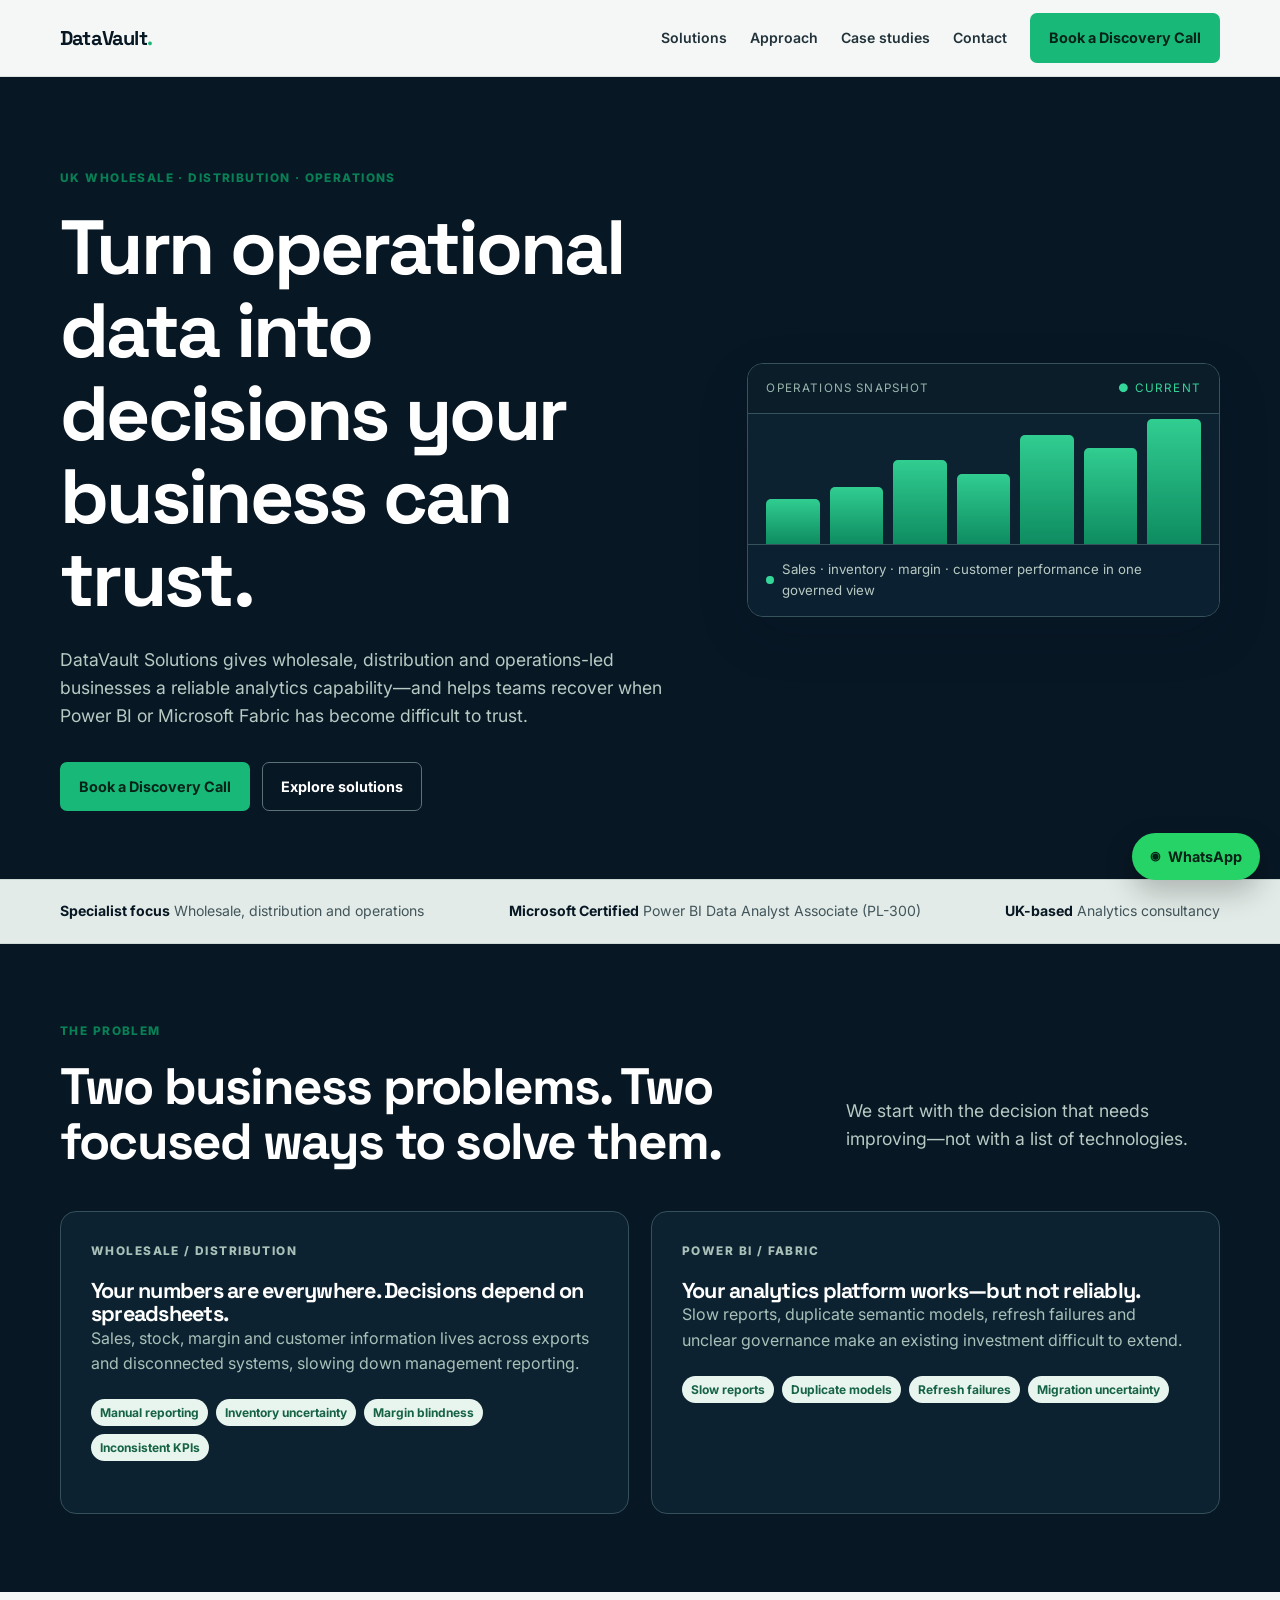
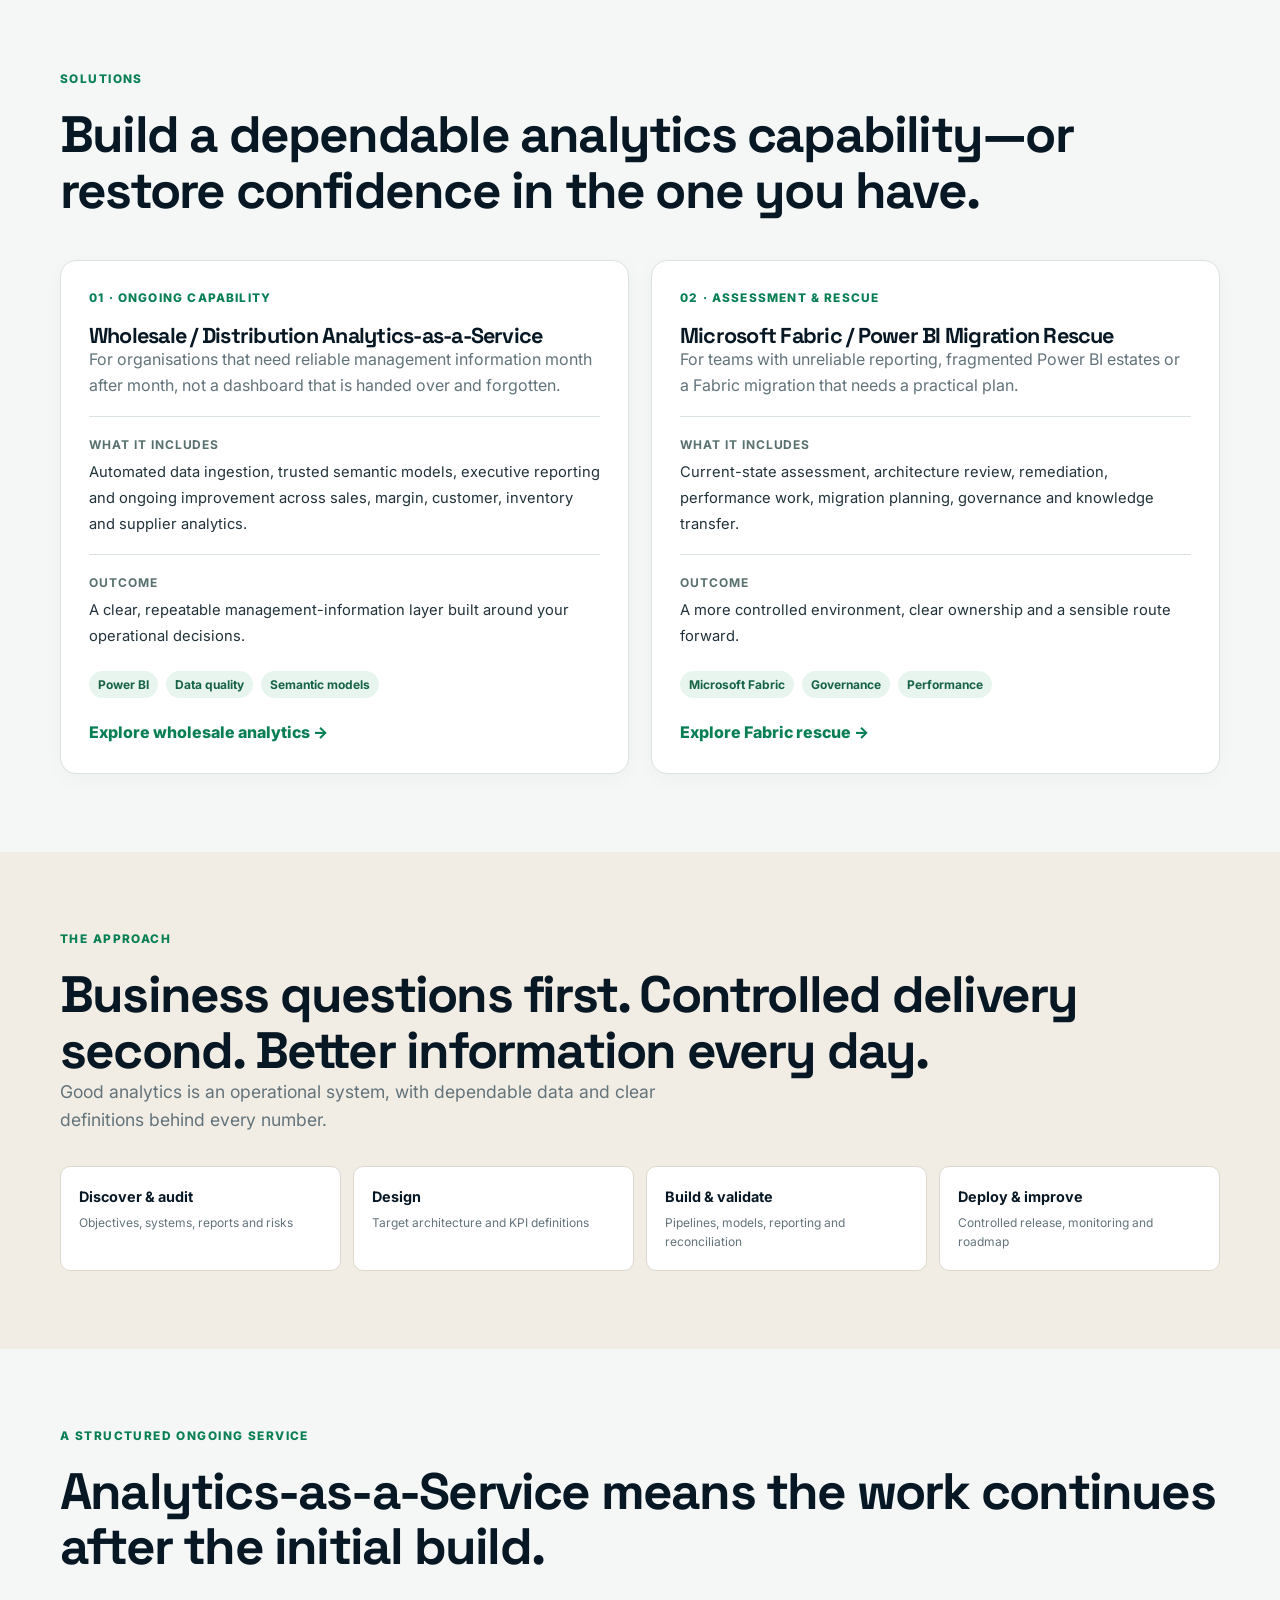
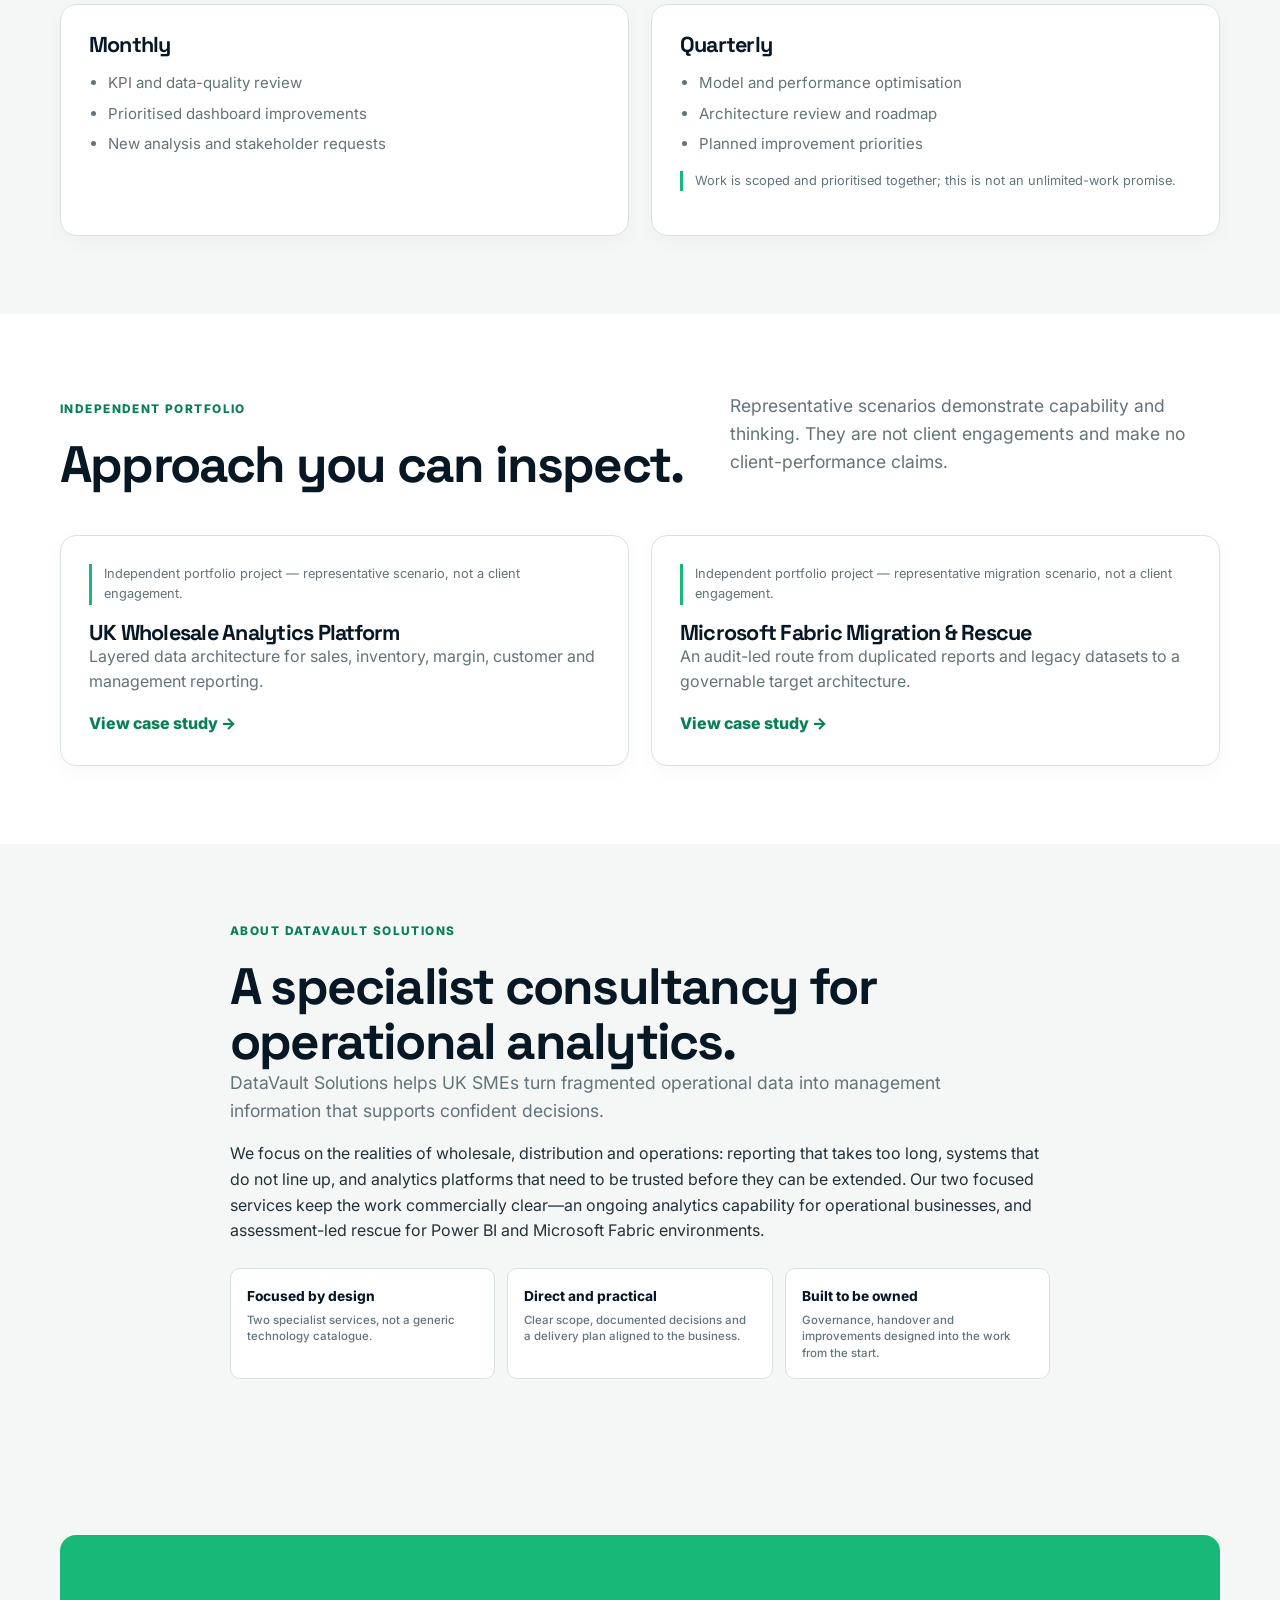
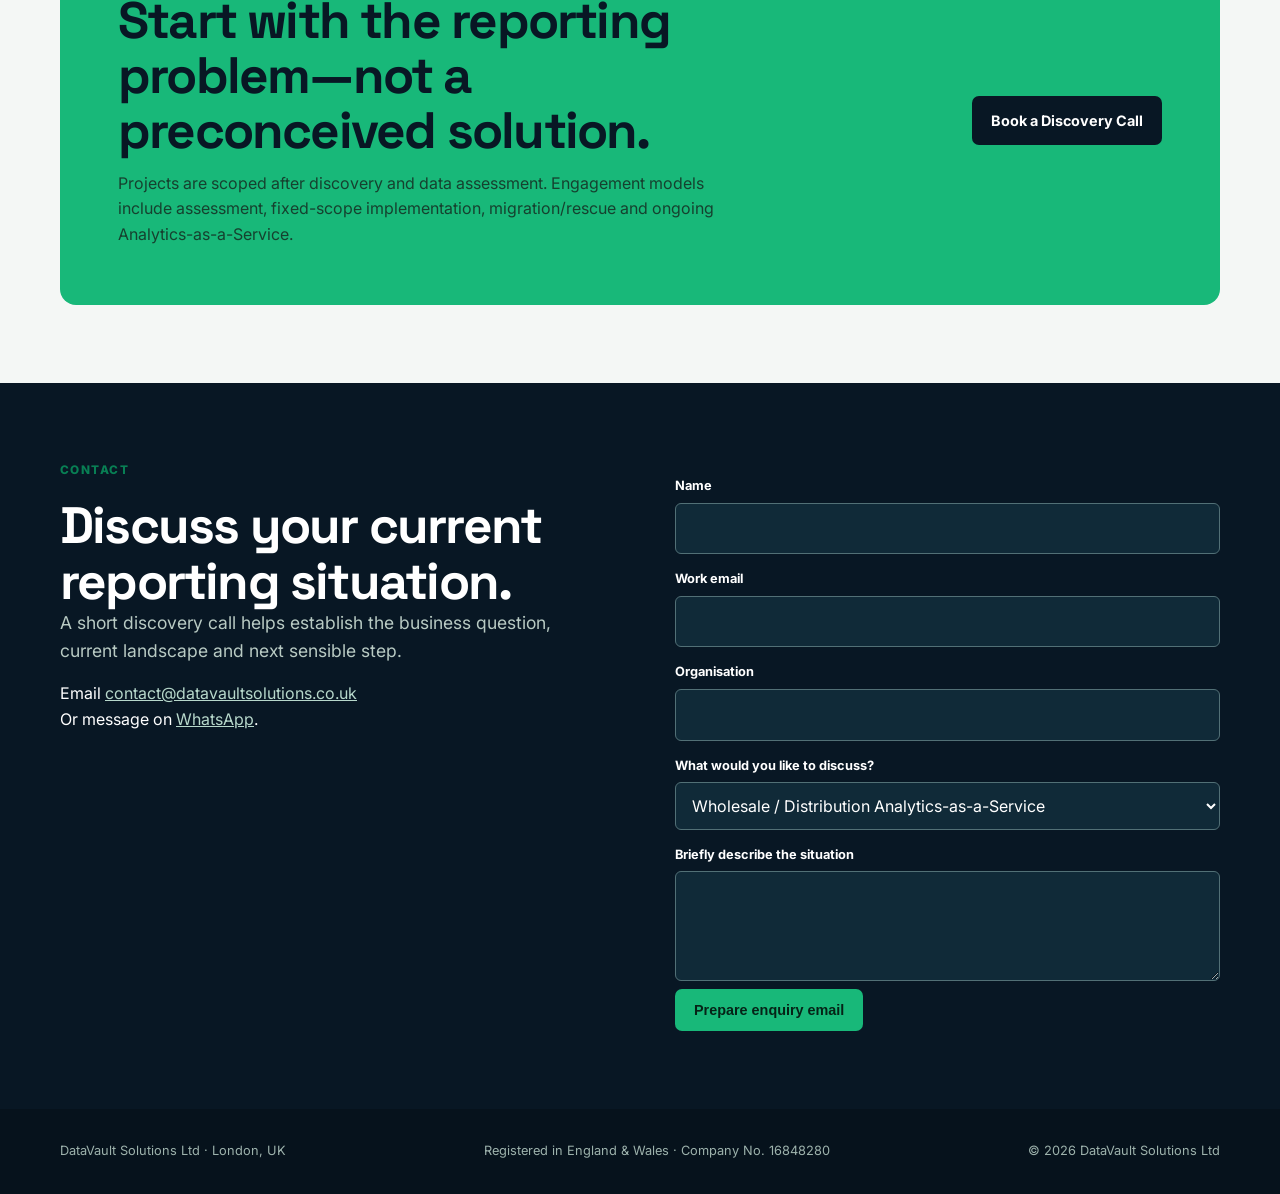
==== commit 7f1132be: "Refine company presentation and contact journey" ====
--- a/index.html
+++ b/index.html
@@ -1,12 +1,11 @@
-<!doctype html><html lang="en-GB"><head><meta charset="utf-8"><meta name="viewport" content="width=device-width,initial-scale=1"><title>Wholesale Analytics & Microsoft Fabric Rescue | DataVault Solutions</title><meta name="description" content="DataVault Solutions helps UK wholesale, distribution and operations-led businesses build trusted Power BI analytics and rescue Microsoft Fabric environments."><meta name="robots" content="index,follow"><link rel="canonical" href="https://www.datavaultsolutions.co.uk/"><meta property="og:type" content="website"><meta property="og:title" content="Wholesale Analytics & Microsoft Fabric Rescue | DataVault Solutions"><meta property="og:description" content="Turn fragmented operational data into a reliable decision system."><meta property="og:url" content="https://www.datavaultsolutions.co.uk/"><link rel="preconnect" href="https://fonts.googleapis.com"><link rel="preconnect" href="https://fonts.gstatic.com" crossorigin><link href="https://fonts.googleapis.com/css2?family=Inter:wght@400;500;600;700;800&family=Space+Grotesk:wght@500;600;700&display=swap" rel="stylesheet"><link rel="stylesheet" href="/assets/css/site.css"><script type="application/ld+json">{"@context":"https://schema.org","@type":"ProfessionalService","name":"DataVault Solutions Ltd","url":"https://www.datavaultsolutions.co.uk/","description":"Wholesale and distribution analytics consultancy and Microsoft Fabric migration rescue for UK SMEs.","areaServed":"GB","founder":{"@type":"Person","name":"Mubasher Ali"},"sameAs":["https://www.linkedin.com/in/mubasher-a-b91a14125/","https://github.com/basharali324"]}</script></head><body><a class="skip" href="#main">Skip to content</a><header class="site-header"><nav class="nav wrap"><a class="brand" href="/">DataVault<i>.</i></a><div class="nav-links"><a href="#solutions">Solutions</a><a href="#case-studies">Case studies</a><a href="#about">About</a><a href="#contact">Contact</a><a class="button primary" href="#contact">Book a Discovery Call</a></div></nav></header><main id="main">
-<section class="hero"><div class="wrap hero-inner hero-grid"><div><p class="eyebrow">UK wholesale · distribution · operations</p><h1>Turn your business data into a reliable decision system.</h1><p class="lead">DataVault Solutions helps UK wholesale, distribution and operations-led businesses automate reporting, build trusted Power BI analytics and rescue fragmented Microsoft Fabric environments.</p><div class="hero-actions"><a class="button primary" href="#contact">Book a Discovery Call</a><a class="button secondary" href="#solutions">View Our Solutions</a></div></div><div class="hero-panel" aria-label="Illustrative management dashboard"><div class="panel-title">Management information · illustrative</div><div class="chart" aria-hidden="true"><span style="height:30%"></span><span></span><span></span><span></span><span></span><span></span><span></span></div><div class="signal"><b></b> Trusted data model · scheduled reporting · clear KPIs</div></div></div></section>
-<aside class="trust"><div class="wrap trust-inner"><span><b>Direct delivery</b> with founder Mubasher Ali</span><span><b>Microsoft Certified</b> Power BI Data Analyst Associate (PL-300)</span><span><b>MSc</b> Data Analytics</span><span>UK-based consultancy</span></div></aside>
-<section class="problem"><div class="wrap"><div class="section-head"><div><p class="eyebrow">Where we help</p><h2>Two familiar problems. Two focused offers.</h2></div><p class="lead">The work begins with the business decision that needs improving—not a technology shopping list.</p></div><div class="grid-2"><article class="problem-card"><p class="eyebrow">Wholesale / distribution</p><h3>Your numbers are everywhere. Your decisions depend on spreadsheets.</h3><p>Manual reporting and disconnected operations make it hard to see what is really happening across sales, stock, margin and customers.</p><div class="tag-list"><span class="tag">Manual reporting</span><span class="tag">Inventory uncertainty</span><span class="tag">Margin blindness</span><span class="tag">Inconsistent KPIs</span></div></article><article class="problem-card"><p class="eyebrow">Existing Power BI / Fabric</p><h3>Your analytics platform works—but not reliably.</h3><p>Reports may exist, but slow performance, duplicate models and brittle refreshes make them difficult to trust or extend.</p><div class="tag-list"><span class="tag">Slow reports</span><span class="tag">Refresh failures</span><span class="tag">Weak governance</span><span class="tag">Migration uncertainty</span></div></article></div></div></section>
-<section id="solutions"><div class="wrap"><div class="section-head"><div><p class="eyebrow">Commercial services</p><h2>A dependable analytics capability—or a clear route out of a fragile one.</h2></div></div><div class="grid-2"><article class="card"><p class="number">SERVICE 01</p><h3>Wholesale / Distribution Analytics-as-a-Service</h3><p>An ongoing analytics layer for businesses needing trustworthy management information, not another standalone dashboard.</p><div class="service-detail"><b>For</b><span>Wholesalers, distributors and operations-heavy SMEs with fragmented reporting.</span></div><div class="service-detail"><b>What we do</b><span>Bring data together, model it properly and keep improving the analytics your leaders use.</span></div><div class="service-detail"><b>Typical deliverables</b><span>Automated ingestion, semantic models, executive reporting, sales, margin, customer, inventory and supplier analytics.</span></div><div class="service-detail"><b>Business outcome</b><span>Consistent management information that is easier to use, review and act on.</span></div><p class="tag-list"><span class="tag">Power BI</span><span class="tag">Fabric</span><span class="tag">SQL</span><span class="tag">Data quality</span></p><a class="link-arrow" href="/services/wholesale-analytics/">Explore wholesale analytics →</a></article><article class="card"><p class="number">SERVICE 02</p><h3>Microsoft Fabric / Power BI Migration Rescue</h3><p>A specialist assessment and recovery engagement for teams with unreliable Power BI or incomplete Fabric environments.</p><div class="service-detail"><b>For</b><span>Organisations with duplicate datasets, slow reports, inconsistent KPIs or a stalled migration.</span></div><div class="service-detail"><b>What we do</b><span>Assess, diagnose, design, rescue, migrate, optimise, govern and hand over.</span></div><div class="service-detail"><b>Typical deliverables</b><span>Architecture review, target design, semantic model repair, refresh improvement, workspace and lifecycle practices.</span></div><div class="service-detail"><b>Business outcome</b><span>An environment with clearer ownership, controls and a practical roadmap.</span></div><p class="tag-list"><span class="tag">Microsoft Fabric</span><span class="tag">Semantic models</span><span class="tag">Governance</span></p><a class="link-arrow" href="/services/fabric-migration-rescue/">Explore Fabric rescue →</a></article></div></div></section>
-<section class="architecture"><div class="wrap"><p class="eyebrow">How we work</p><h2>Architecture supports the decision, not the other way around.</h2><p class="lead">The technology is grouped around a clear operational model and a controlled delivery process.</p><div class="architecture-flow" style="margin-top:35px"><div>Source systems<small>ERP · Excel · SQL · APIs</small></div><div>Ingestion & quality<small>Power Query · pipelines · checks</small></div><div>Trusted model<small>Lakehouse · warehouse · semantic model</small></div><div>Management information<small>Power BI · scheduled reporting</small></div></div></div></section>
-<section><div class="wrap"><p class="eyebrow">Structured ongoing service</p><h2>Analytics-as-a-Service is more than a dashboard handover.</h2><div class="grid-2" style="margin-top:35px"><article class="card"><h3>Monthly rhythm</h3><ul><li>KPI and data-quality review</li><li>Prioritised dashboard improvements</li><li>New analysis and stakeholder requests</li><li>Review of operational reporting needs</li></ul></article><article class="card"><h3>Quarterly rhythm</h3><ul><li>Model and performance optimisation</li><li>Architecture review</li><li>Analytics roadmap</li><li>Structured improvement planning</li></ul><p class="notice">Scope is agreed and prioritised; this is not an unlimited-work promise.</p></article></div></div></section>
-<section id="case-studies" class="proof"><div class="wrap"><div class="section-head"><div><p class="eyebrow">Independent portfolio</p><h2>Representative work, clearly labelled.</h2></div><p class="lead">These scenarios demonstrate approach and technical capability. They are not client engagements or claims of client results.</p></div><div class="grid-2"><article class="card"><p class="notice">Independent portfolio project — representative scenario, not a client engagement.</p><h3 style="margin-top:18px">UK Wholesale Analytics Platform</h3><p>A layered, governed data platform for sales, inventory, margin and customer management information.</p><a class="link-arrow" href="/case-studies/wholesale-analytics-platform/">View case study →</a></article><article class="card"><p class="notice">Independent portfolio project — representative migration scenario, not a client engagement.</p><h3 style="margin-top:18px">Microsoft Fabric Migration & Rescue</h3><p>An audit-led route from duplicated reports and legacy datasets to a clearer Fabric target architecture.</p><a class="link-arrow" href="/case-studies/fabric-migration-rescue/">View case study →</a></article></div></div></section>
-<section><div class="wrap about" id="about"><div class="about-mark"><p class="eyebrow">Founder-led delivery</p><strong>Mubasher<br>Ali</strong><p>Clients work directly with the person designing and delivering the solution.</p></div><div><p class="eyebrow">About DataVault</p><h2>Specialist analytics consultancy, not generic IT support.</h2><p class="lead">DataVault Solutions focuses on the operational data problems that get in the way of confident management decisions.</p><p>Professional BI and analytics experience, independent DataVault portfolio work and future client work are kept distinct. No client projects are represented here unless they are genuine engagements.</p><div class="credentials"><div>Microsoft Certified: Power BI Data Analyst Associate (PL-300)</div><div>MSc Data Analytics</div></div><p class="tag-list"><span class="tag">Microsoft Analytics</span><span class="tag">Data Engineering</span><span class="tag">Development</span></p><p class="notice">DP-600 and DP-700 are not listed as certifications because they have not been verified as completed.</p></div></div></section>
-<section><div class="wrap"><p class="eyebrow">Delivery process</p><h2>A controlled route from uncertainty to useful reporting.</h2><div class="steps" style="margin-top:35px"><div class="step"><h3>Discover</h3><p>Understand objectives and current reporting.</p></div><div class="step"><h3>Audit</h3><p>Map systems, data, reports and pain points.</p></div><div class="step"><h3>Design</h3><p>Create the target data and analytics architecture.</p></div><div class="step"><h3>Build</h3><p>Implement pipelines, models and reporting.</p></div><div class="step"><h3>Validate</h3><p>Reconcile numbers and test data quality.</p></div><div class="step"><h3>Deploy</h3><p>Release into a controlled production environment.</p></div><div class="step"><h3>Improve</h3><p>Monitor, optimise and evolve the platform.</p></div></div></div></section>
-<section><div class="wrap callout"><div><h2>Start with the reporting problem you need to solve.</h2><p>Projects are scoped after an initial discovery and data assessment. Engagements can be discovery and assessment, fixed-scope implementation, migration/rescue, or ongoing Analytics-as-a-Service.</p></div><a class="button" href="#contact">Book a Discovery Call</a></div></section>
-<section class="contact" id="contact"><div class="wrap contact-grid"><div><p class="eyebrow">Contact</p><h2>Talk through your current situation.</h2><p class="lead">A discovery call is a practical conversation about your data, reporting and next sensible step.</p><p>Email <a href="mailto:contact@datavaultsolutions.co.uk">contact@datavaultsolutions.co.uk</a><br>WhatsApp <a href="https://wa.me/447404487866">+44 7404 487866</a></p></div><form class="contact-form" data-enquiry><label for="name">Name</label><input id="name" name="name" required><label for="email">Work email</label><input id="email" name="email" type="email" required><label for="company">Organisation</label><input id="company" name="company"><label for="service">What would you like to discuss?</label><select id="service" name="service"><option>Wholesale / Distribution Analytics-as-a-Service</option><option>Microsoft Fabric / Power BI Migration Rescue</option><option>Not sure yet</option></select><label for="message">Briefly describe the situation</label><textarea id="message" name="message" required></textarea><button class="button primary" type="submit">Prepare enquiry email</button></form></div></section></main><footer class="site-footer"><div class="wrap footer-inner"><span>DataVault Solutions Ltd · London, UK</span><span>Registered in England & Wales · Company No. 16848280</span><span>© 2026 DataVault Solutions Ltd</span></div></footer><script src="/assets/js/site.js"></script></body></html>
+<!doctype html><html lang="en-GB"><head><meta charset="utf-8"><meta name="viewport" content="width=device-width,initial-scale=1"><title>Wholesale Analytics & Microsoft Fabric Rescue | DataVault Solutions</title><meta name="description" content="DataVault Solutions helps UK wholesale, distribution and operations-led businesses build trusted Power BI analytics and rescue Microsoft Fabric environments."><meta name="keywords" content="wholesale analytics UK, distribution analytics, Power BI consultancy UK, Microsoft Fabric migration, Power BI rescue, inventory analytics, operations reporting"><meta name="robots" content="index,follow"><link rel="canonical" href="https://www.datavaultsolutions.co.uk/"><meta property="og:type" content="website"><meta property="og:title" content="Wholesale Analytics & Microsoft Fabric Rescue | DataVault Solutions"><meta property="og:description" content="Turn fragmented operational data into a reliable decision system."><meta property="og:url" content="https://www.datavaultsolutions.co.uk/"><link rel="preconnect" href="https://fonts.googleapis.com"><link rel="preconnect" href="https://fonts.gstatic.com" crossorigin><link href="https://fonts.googleapis.com/css2?family=Inter:wght@400;500;600;700;800&family=Space+Grotesk:wght@500;600;700&display=swap" rel="stylesheet"><link rel="stylesheet" href="/assets/css/site.css"><script type="application/ld+json">{"@context":"https://schema.org","@type":"ProfessionalService","name":"DataVault Solutions Ltd","url":"https://www.datavaultsolutions.co.uk/","description":"Wholesale and distribution analytics consultancy and Microsoft Fabric migration rescue for UK SMEs.","areaServed":"GB","serviceType":["Wholesale analytics","Distribution analytics","Power BI consulting","Microsoft Fabric migration rescue"]}</script></head><body><a class="skip" href="#main">Skip to content</a><header class="site-header"><nav class="nav wrap"><a class="brand" href="/">DataVault<i>.</i></a><div class="nav-links"><a href="#solutions">Solutions</a><a href="#approach">Approach</a><a href="#case-studies">Case studies</a><a href="#contact">Contact</a><a class="button primary" href="#contact">Book a Discovery Call</a></div></nav></header><main id="main">
+<section class="hero"><div class="wrap hero-inner hero-grid"><div><p class="eyebrow">UK wholesale · distribution · operations</p><h1>Turn operational data into decisions your business can trust.</h1><p class="lead">DataVault Solutions gives wholesale, distribution and operations-led businesses a reliable analytics capability—and helps teams recover when Power BI or Microsoft Fabric has become difficult to trust.</p><div class="hero-actions"><a class="button primary" href="#contact">Book a Discovery Call</a><a class="button secondary" href="#solutions">Explore solutions</a></div></div><div class="hero-panel" aria-label="Illustrative analytics dashboard"><div class="panel-title">Operations snapshot <span style="float:right;color:#35d69a">● Current</span></div><div class="chart" aria-hidden="true"><span style="height:35%"></span><span></span><span></span><span></span><span></span><span></span><span></span></div><div class="signal"><b></b> Sales · inventory · margin · customer performance in one governed view</div></div></div></section>
+<aside class="trust"><div class="wrap trust-inner"><span><b>Specialist focus</b> Wholesale, distribution and operations</span><span><b>Microsoft Certified</b> Power BI Data Analyst Associate (PL-300)</span><span><b>UK-based</b> Analytics consultancy</span></div></aside>
+<section class="problem"><div class="wrap"><div class="section-head"><div><p class="eyebrow">The problem</p><h2>Two business problems. Two focused ways to solve them.</h2></div><p class="lead">We start with the decision that needs improving—not with a list of technologies.</p></div><div class="grid-2"><article class="problem-card"><p class="eyebrow">Wholesale / distribution</p><h3>Your numbers are everywhere. Decisions depend on spreadsheets.</h3><p>Sales, stock, margin and customer information lives across exports and disconnected systems, slowing down management reporting.</p><div class="tag-list"><span class="tag">Manual reporting</span><span class="tag">Inventory uncertainty</span><span class="tag">Margin blindness</span><span class="tag">Inconsistent KPIs</span></div></article><article class="problem-card"><p class="eyebrow">Power BI / Fabric</p><h3>Your analytics platform works—but not reliably.</h3><p>Slow reports, duplicate semantic models, refresh failures and unclear governance make an existing investment difficult to extend.</p><div class="tag-list"><span class="tag">Slow reports</span><span class="tag">Duplicate models</span><span class="tag">Refresh failures</span><span class="tag">Migration uncertainty</span></div></article></div></div></section>
+<section id="solutions"><div class="wrap"><div class="section-head"><div><p class="eyebrow">Solutions</p><h2>Build a dependable analytics capability—or restore confidence in the one you have.</h2></div></div><div class="grid-2"><article class="card"><p class="number">01 · ONGOING CAPABILITY</p><h3>Wholesale / Distribution Analytics-as-a-Service</h3><p>For organisations that need reliable management information month after month, not a dashboard that is handed over and forgotten.</p><div class="service-detail"><b>What it includes</b><span>Automated data ingestion, trusted semantic models, executive reporting and ongoing improvement across sales, margin, customer, inventory and supplier analytics.</span></div><div class="service-detail"><b>Outcome</b><span>A clear, repeatable management-information layer built around your operational decisions.</span></div><p class="tag-list"><span class="tag">Power BI</span><span class="tag">Data quality</span><span class="tag">Semantic models</span></p><a class="link-arrow" href="/services/wholesale-analytics/">Explore wholesale analytics →</a></article><article class="card"><p class="number">02 · ASSESSMENT & RESCUE</p><h3>Microsoft Fabric / Power BI Migration Rescue</h3><p>For teams with unreliable reporting, fragmented Power BI estates or a Fabric migration that needs a practical plan.</p><div class="service-detail"><b>What it includes</b><span>Current-state assessment, architecture review, remediation, performance work, migration planning, governance and knowledge transfer.</span></div><div class="service-detail"><b>Outcome</b><span>A more controlled environment, clear ownership and a sensible route forward.</span></div><p class="tag-list"><span class="tag">Microsoft Fabric</span><span class="tag">Governance</span><span class="tag">Performance</span></p><a class="link-arrow" href="/services/fabric-migration-rescue/">Explore Fabric rescue →</a></article></div></div></section>
+<section id="approach" class="architecture"><div class="wrap"><p class="eyebrow">The approach</p><h2>Business questions first. Controlled delivery second. Better information every day.</h2><p class="lead">Good analytics is an operational system, with dependable data and clear definitions behind every number.</p><div class="architecture-flow" style="margin-top:32px"><div>Discover & audit<small>Objectives, systems, reports and risks</small></div><div>Design<small>Target architecture and KPI definitions</small></div><div>Build & validate<small>Pipelines, models, reporting and reconciliation</small></div><div>Deploy & improve<small>Controlled release, monitoring and roadmap</small></div></div></div></section>
+<section><div class="wrap"><p class="eyebrow">A structured ongoing service</p><h2>Analytics-as-a-Service means the work continues after the initial build.</h2><div class="grid-2" style="margin-top:30px"><article class="card"><h3>Monthly</h3><ul><li>KPI and data-quality review</li><li>Prioritised dashboard improvements</li><li>New analysis and stakeholder requests</li></ul></article><article class="card"><h3>Quarterly</h3><ul><li>Model and performance optimisation</li><li>Architecture review and roadmap</li><li>Planned improvement priorities</li></ul><p class="notice">Work is scoped and prioritised together; this is not an unlimited-work promise.</p></article></div></div></section>
+<section id="case-studies" class="proof"><div class="wrap"><div class="section-head"><div><p class="eyebrow">Independent portfolio</p><h2>Approach you can inspect.</h2></div><p class="lead">Representative scenarios demonstrate capability and thinking. They are not client engagements and make no client-performance claims.</p></div><div class="grid-2"><article class="card"><p class="notice">Independent portfolio project — representative scenario, not a client engagement.</p><h3 style="margin-top:16px">UK Wholesale Analytics Platform</h3><p>Layered data architecture for sales, inventory, margin, customer and management reporting.</p><a class="link-arrow" href="/case-studies/wholesale-analytics-platform/">View case study →</a></article><article class="card"><p class="notice">Independent portfolio project — representative migration scenario, not a client engagement.</p><h3 style="margin-top:16px">Microsoft Fabric Migration & Rescue</h3><p>An audit-led route from duplicated reports and legacy datasets to a governable target architecture.</p><a class="link-arrow" href="/case-studies/fabric-migration-rescue/">View case study →</a></article></div></div></section>
+<section id="about"><div class="wrap company-about"><p class="eyebrow">About DataVault Solutions</p><h2>A specialist consultancy for operational analytics.</h2><p class="lead">DataVault Solutions helps UK SMEs turn fragmented operational data into management information that supports confident decisions.</p><p>We focus on the realities of wholesale, distribution and operations: reporting that takes too long, systems that do not line up, and analytics platforms that need to be trusted before they can be extended. Our two focused services keep the work commercially clear—an ongoing analytics capability for operational businesses, and assessment-led rescue for Power BI and Microsoft Fabric environments.</p><div class="company-pillars"><div>Focused by design<small>Two specialist services, not a generic technology catalogue.</small></div><div>Direct and practical<small>Clear scope, documented decisions and a delivery plan aligned to the business.</small></div><div>Built to be owned<small>Governance, handover and improvements designed into the work from the start.</small></div></div></div></section>
+<section><div class="wrap callout"><div><h2>Start with the reporting problem—not a preconceived solution.</h2><p>Projects are scoped after discovery and data assessment. Engagement models include assessment, fixed-scope implementation, migration/rescue and ongoing Analytics-as-a-Service.</p></div><a class="button" href="#contact">Book a Discovery Call</a></div></section>
+<section class="contact" id="contact"><div class="wrap contact-grid"><div><p class="eyebrow">Contact</p><h2>Discuss your current reporting situation.</h2><p class="lead">A short discovery call helps establish the business question, current landscape and next sensible step.</p><p>Email <a href="mailto:contact@datavaultsolutions.co.uk">contact@datavaultsolutions.co.uk</a><br>Or message on <a href="https://wa.me/447404487866?text=Hello%20DataVault%20Solutions%2C%20I%27d%20like%20to%20discuss%20our%20reporting%20and%20analytics.">WhatsApp</a>.</p></div><form class="contact-form" data-enquiry><label for="name">Name</label><input id="name" name="name" required><label for="email">Work email</label><input id="email" name="email" type="email" required><label for="company">Organisation</label><input id="company" name="company"><label for="service">What would you like to discuss?</label><select id="service" name="service"><option>Wholesale / Distribution Analytics-as-a-Service</option><option>Microsoft Fabric / Power BI Migration Rescue</option><option>Not sure yet</option></select><label for="message">Briefly describe the situation</label><textarea id="message" name="message" required></textarea><button class="button primary" type="submit">Prepare enquiry email</button></form></div></section></main><a class="button whatsapp-float" href="https://wa.me/447404487866?text=Hello%20DataVault%20Solutions%2C%20I%27d%20like%20to%20discuss%20our%20reporting%20and%20analytics." aria-label="Chat with DataVault Solutions on WhatsApp">WhatsApp</a><footer class="site-footer"><div class="wrap footer-inner"><span>DataVault Solutions Ltd · London, UK</span><span>Registered in England & Wales · Company No. 16848280</span><span>© 2026 DataVault Solutions Ltd</span></div></footer><script src="/assets/js/site.js"></script></body></html>
--- a/assets/css/site.css
+++ b/assets/css/site.css
@@ -1,2 +1,3 @@
 :root{--ink:#081724;--ink-2:#102534;--paper:#f4f7f5;--white:#fff;--text:#21323a;--muted:#62737a;--line:#d9e2df;--mint:#18b879;--mint-dark:#087f54;--pale:#e7f5ee;--warm:#f2ede4;--radius:16px;--shadow:0 18px 55px rgba(8,23,36,.10)}*{box-sizing:border-box}html{scroll-behavior:smooth}body{margin:0;font-family:Inter,Arial,sans-serif;color:var(--text);background:var(--paper);line-height:1.6}h1,h2,h3{font-family:"Space Grotesk",Arial,sans-serif;line-height:1.08;letter-spacing:-.035em;margin:0;color:var(--ink)}h1{font-size:clamp(2.8rem,6vw,5.2rem)}h2{font-size:clamp(2rem,4vw,3.35rem)}h3{font-size:1.35rem}p{margin:0 0 1rem}a{color:inherit}.wrap{width:min(1160px,calc(100% - 40px));margin:auto}.skip{position:absolute;left:-999px}.skip:focus{left:16px;top:16px;z-index:100;background:#fff;padding:10px}.site-header{background:rgba(244,247,245,.94);backdrop-filter:blur(14px);border-bottom:1px solid var(--line);position:sticky;top:0;z-index:10}.nav{min-height:76px;display:flex;align-items:center;justify-content:space-between;gap:24px}.brand{font:700 1.25rem "Space Grotesk",sans-serif;text-decoration:none;color:var(--ink);letter-spacing:-.04em}.brand i{font-style:normal;color:var(--mint)}.nav-links{display:flex;align-items:center;gap:23px;font-size:.88rem;font-weight:600}.nav-links a{text-decoration:none}.nav-links a:not(.button):hover{color:var(--mint-dark)}.button{display:inline-flex;justify-content:center;align-items:center;gap:8px;border:1px solid transparent;border-radius:7px;padding:12px 18px;text-decoration:none;font-weight:700;font-size:.9rem;transition:.2s}.button:hover{transform:translateY(-2px)}.button.primary{background:var(--mint);color:#062317}.button.primary:hover{box-shadow:0 8px 22px rgba(24,184,121,.24)}.button.secondary{border-color:#adbbb6;color:var(--ink);background:transparent}.eyebrow{font-size:.74rem;font-weight:800;letter-spacing:.12em;text-transform:uppercase;color:var(--mint-dark);margin-bottom:18px}.lead{font-size:1.1rem;color:var(--muted);max-width:650px}.hero{padding:108px 0 80px;background:var(--ink);color:#dce7e2;overflow:hidden}.hero h1{color:#fff;max-width:790px}.hero .lead{color:#b8cac3;margin-top:25px}.hero-inner{position:relative}.hero-actions{display:flex;gap:12px;flex-wrap:wrap;margin-top:32px}.hero .secondary{color:#fff;border-color:#5b7279}.hero-grid{display:grid;grid-template-columns:1.15fr .85fr;gap:60px;align-items:center}.hero-panel{border:1px solid #36525a;background:#0c2230;border-radius:var(--radius);padding:22px;box-shadow:var(--shadow)}.panel-title{font-size:.73rem;letter-spacing:.1em;text-transform:uppercase;color:#99b5ad;margin-bottom:20px}.chart{height:180px;display:flex;gap:15px;align-items:end;border-bottom:1px solid #45616a;padding:0 7px}.chart span{flex:1;background:linear-gradient(#31cd91,#0e8c61);border-radius:5px 5px 0 0}.chart span:nth-child(2){height:44%}.chart span:nth-child(3){height:65%}.chart span:nth-child(4){height:54%}.chart span:nth-child(5){height:84%}.chart span:nth-child(6){height:74%}.chart span:nth-child(7){height:96%}.signal{margin-top:17px;display:flex;align-items:center;gap:8px;font-size:.83rem;color:#b8cac3}.signal b{display:block;width:8px;height:8px;background:#35d69a;border-radius:50%}section{padding:94px 0}.section-head{display:flex;justify-content:space-between;align-items:end;gap:24px;margin-bottom:42px}.section-head .lead{max-width:490px}.trust{background:#e2ebe7;border-block:1px solid #ccd9d4}.trust-inner{padding:20px 0;display:flex;gap:40px;flex-wrap:wrap;font-size:.88rem;color:#42555b}.trust b{color:var(--ink)}.grid-2{display:grid;grid-template-columns:repeat(2,1fr);gap:22px}.card{background:var(--white);border:1px solid var(--line);border-radius:var(--radius);padding:34px;box-shadow:0 5px 20px rgba(10,30,35,.03)}.card .number{font-size:.74rem;color:var(--mint-dark);font-weight:800;letter-spacing:.1em}.card p{color:var(--muted)}.card ul,.content ul{padding-left:19px;color:var(--muted);font-size:.94rem}.card li+li,.content li+li{margin-top:6px}.link-arrow{font-weight:800;text-decoration:none;color:var(--mint-dark)}.problem{background:var(--ink);color:#fff}.problem h2{color:#fff}.problem .lead{color:#b8cac3}.problem-card{border:1px solid #34505a;border-radius:var(--radius);padding:30px;background:#0d2230}.problem-card h3{color:#fff}.problem-card p{color:#a9c0b9}.tag-list{display:flex;gap:8px;flex-wrap:wrap;margin:22px 0}.tag{font-size:.75rem;background:var(--pale);color:#176346;padding:4px 9px;border-radius:20px;font-weight:700}.service-detail{border-top:1px solid var(--line);padding-top:18px;margin-top:18px}.service-detail b{display:block;font-size:.75rem;text-transform:uppercase;letter-spacing:.08em;color:#58706e;margin-bottom:5px}.service-detail span{font-size:.92rem;color:var(--text)}.architecture{background:var(--warm)}.architecture-flow{display:grid;grid-template-columns:repeat(4,1fr);gap:12px}.architecture-flow div{background:#fff;border:1px solid #ddd8cf;border-radius:10px;padding:18px;font-size:.9rem;font-weight:700;color:var(--ink)}.architecture-flow small{display:block;font-weight:400;color:var(--muted);margin-top:5px}.process{counter-reset:step}.steps{display:grid;grid-template-columns:repeat(4,1fr);gap:14px}.step{border-top:2px solid var(--mint);padding:18px 8px 0}.step:before{counter-increment:step;content:"0" counter(step);font:700 1.9rem "Space Grotesk";color:#b2c4be}.step h3{font-size:1rem;margin:8px 0}.step p{font-size:.86rem;color:var(--muted)}.proof{background:#fff}.notice{font-size:.8rem;color:#58706e;border-left:3px solid var(--mint);padding-left:12px}.callout{background:var(--mint);padding:58px;border-radius:var(--radius);display:flex;justify-content:space-between;align-items:center;gap:30px}.callout h2{max-width:680px}.callout p{max-width:610px;color:#16412f;margin:12px 0 0}.callout .button{background:var(--ink);color:#fff;white-space:nowrap}.about{display:grid;grid-template-columns:.75fr 1.25fr;gap:72px}.about-mark{background:var(--ink);border-radius:var(--radius);padding:32px;color:#b8cac3;min-height:280px;display:flex;flex-direction:column;justify-content:end}.about-mark strong{font:700 2.4rem "Space Grotesk";line-height:1;color:#fff}.credentials{display:grid;grid-template-columns:1fr 1fr;gap:12px;margin:22px 0}.credentials div{background:var(--pale);padding:15px;border-radius:8px;font-size:.84rem;font-weight:700;color:#17533d}.faq{display:grid;grid-template-columns:repeat(2,1fr);gap:12px}.faq details{background:#fff;border:1px solid var(--line);border-radius:8px;padding:17px}.faq summary{font-weight:750;cursor:pointer;color:var(--ink)}.faq p{font-size:.9rem;color:var(--muted);padding-top:12px;margin:0}.contact{background:var(--ink);color:#fff}.contact h2{color:#fff}.contact .lead{color:#b8cac3}.contact-grid{display:grid;grid-template-columns:1fr 1fr;gap:70px}.contact a:not(.button){color:#b7d8cb}.contact-form label{display:block;font-size:.8rem;font-weight:700;margin:15px 0 6px}.contact-form input,.contact-form select,.contact-form textarea{width:100%;font:inherit;padding:12px;border-radius:6px;border:1px solid #527076;background:#102a38;color:#fff}.contact-form textarea{min-height:110px}.site-footer{background:#06121c;color:#9db2ac;padding:32px 0;font-size:.8rem}.footer-inner{display:flex;justify-content:space-between;gap:20px;flex-wrap:wrap}.page-hero{padding:86px 0 70px;background:var(--ink)}.page-hero h1{color:#fff;max-width:800px}.page-hero .lead{color:#b8cac3;margin-top:22px}.content{max-width:780px}.content h2{margin:58px 0 16px;font-size:2.1rem}.content h3{margin:30px 0 10px}.content p{color:var(--muted)}.metric-grid{display:grid;grid-template-columns:repeat(3,1fr);gap:12px}.metric-grid div{background:var(--pale);padding:20px;border-radius:10px;color:#174c38;font-weight:700}.metric-grid span{display:block;font-size:.82rem;font-weight:500;color:#507068;margin-top:5px}.audit-grid{display:grid;grid-template-columns:repeat(4,1fr);gap:10px}.audit-grid div{background:var(--white);padding:18px;border:1px solid var(--line);border-radius:8px;font-size:.8rem;font-weight:800;letter-spacing:.05em;color:var(--ink)}
-@media(max-width:800px){.nav-links{display:none}.hero-grid,.grid-2,.about,.contact-grid{grid-template-columns:1fr}.hero{padding:80px 0 65px}.section-head{display:block}.section-head .lead{margin-top:14px}.architecture-flow,.steps{grid-template-columns:repeat(2,1fr)}.audit-grid{grid-template-columns:repeat(2,1fr)}.callout{padding:35px;display:block}.callout .button{margin-top:20px}.faq{grid-template-columns:1fr}.credentials{grid-template-columns:1fr}section{padding:70px 0}}@media(max-width:480px){.wrap{width:min(100% - 32px,1160px)}.architecture-flow,.steps,.metric-grid{grid-template-columns:1fr}.card{padding:26px}.hero-actions .button{width:100%}}
+@media(max-width:800px){.nav-links{display:none}.hero-grid,.grid-2,.about,.contact-grid{grid-template-columns:1fr}.hero{padding:72px 0 55px}.section-head{display:block}.section-head .lead{margin-top:14px}.architecture-flow,.steps{grid-template-columns:repeat(2,1fr)}.audit-grid{grid-template-columns:repeat(2,1fr)}.callout{padding:30px;display:block}.callout .button{margin-top:20px}.faq{grid-template-columns:1fr}.credentials{grid-template-columns:1fr}section{padding:58px 0}}@media(max-width:480px){.wrap{width:min(100% - 32px,1160px)}.architecture-flow,.steps,.metric-grid{grid-template-columns:1fr}.card{padding:24px}.hero-actions .button{width:100%}}
+.hero{padding:92px 0 68px}.hero-grid{gap:48px}.hero-panel{padding:0;overflow:hidden}.hero-panel .panel-title{margin:0;padding:15px 18px;border-bottom:1px solid #36525a;background:#0a1d29}.chart{height:130px;padding:0 18px;gap:10px;margin:0 0 0;border:0}.signal{margin:0;padding:14px 18px;border-top:1px solid #36525a;background:#0b2030}.trust-inner{justify-content:space-between;gap:20px}.trust{font-size:.82rem}section{padding:78px 0}.card{padding:28px}.about{grid-template-columns:1fr;gap:24px}.about-mark{display:none}.credentials{max-width:720px}.whatsapp-float{position:fixed;right:20px;bottom:20px;z-index:20;background:#25d366!important;color:#062317!important;border:0!important;border-radius:999px!important;box-shadow:0 12px 30px rgba(0,0,0,.24)}.whatsapp-float:before{content:'◉';font-size:.72rem}.company-about{max-width:820px}.company-about .lead{max-width:720px}.company-pillars{display:grid;grid-template-columns:repeat(3,1fr);gap:12px;margin-top:24px}.company-pillars div{background:var(--white);border:1px solid var(--line);border-radius:10px;padding:16px;font-size:.86rem;font-weight:750;color:var(--ink)}.company-pillars small{display:block;color:var(--muted);font-weight:500;margin-top:5px;line-height:1.45}@media(max-width:800px){.company-pillars{grid-template-columns:1fr}.whatsapp-float{right:14px;bottom:14px}}@media(max-width:480px){.whatsapp-float{padding:12px 15px;font-size:.82rem}}
